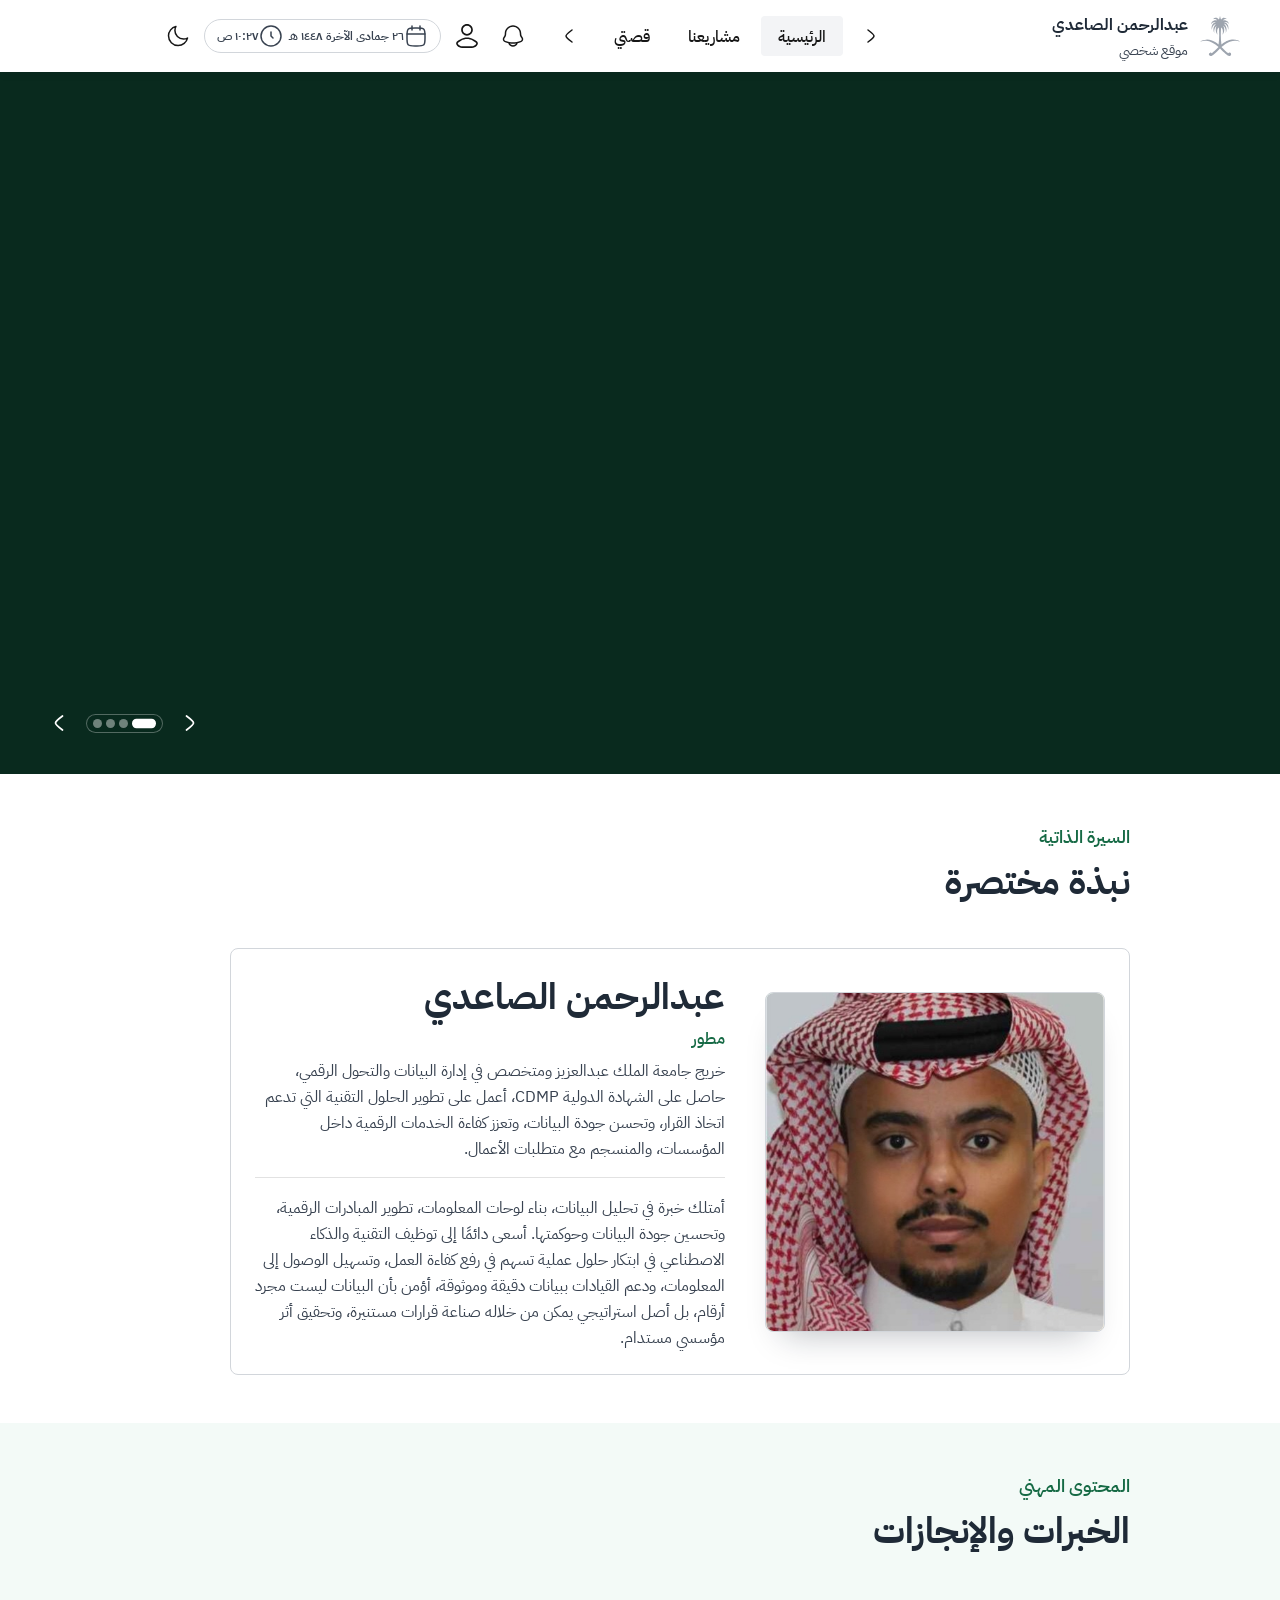
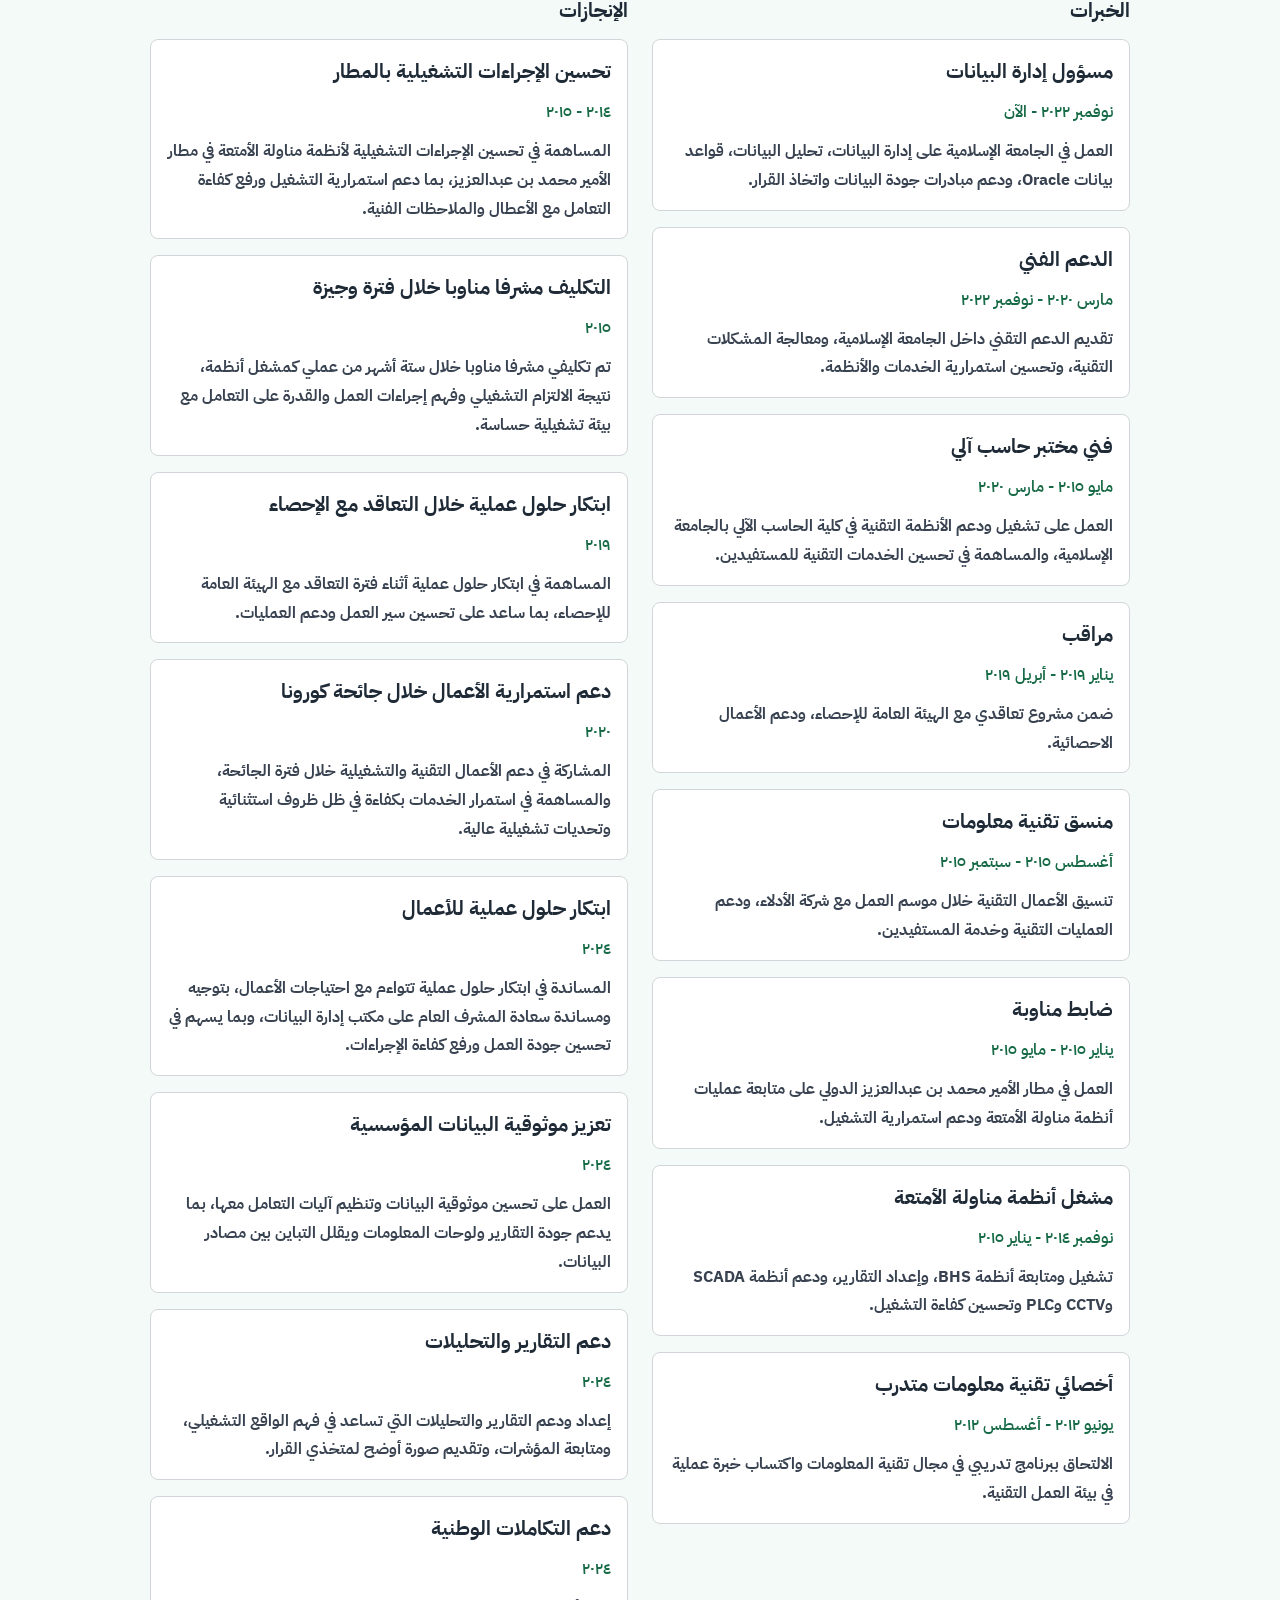
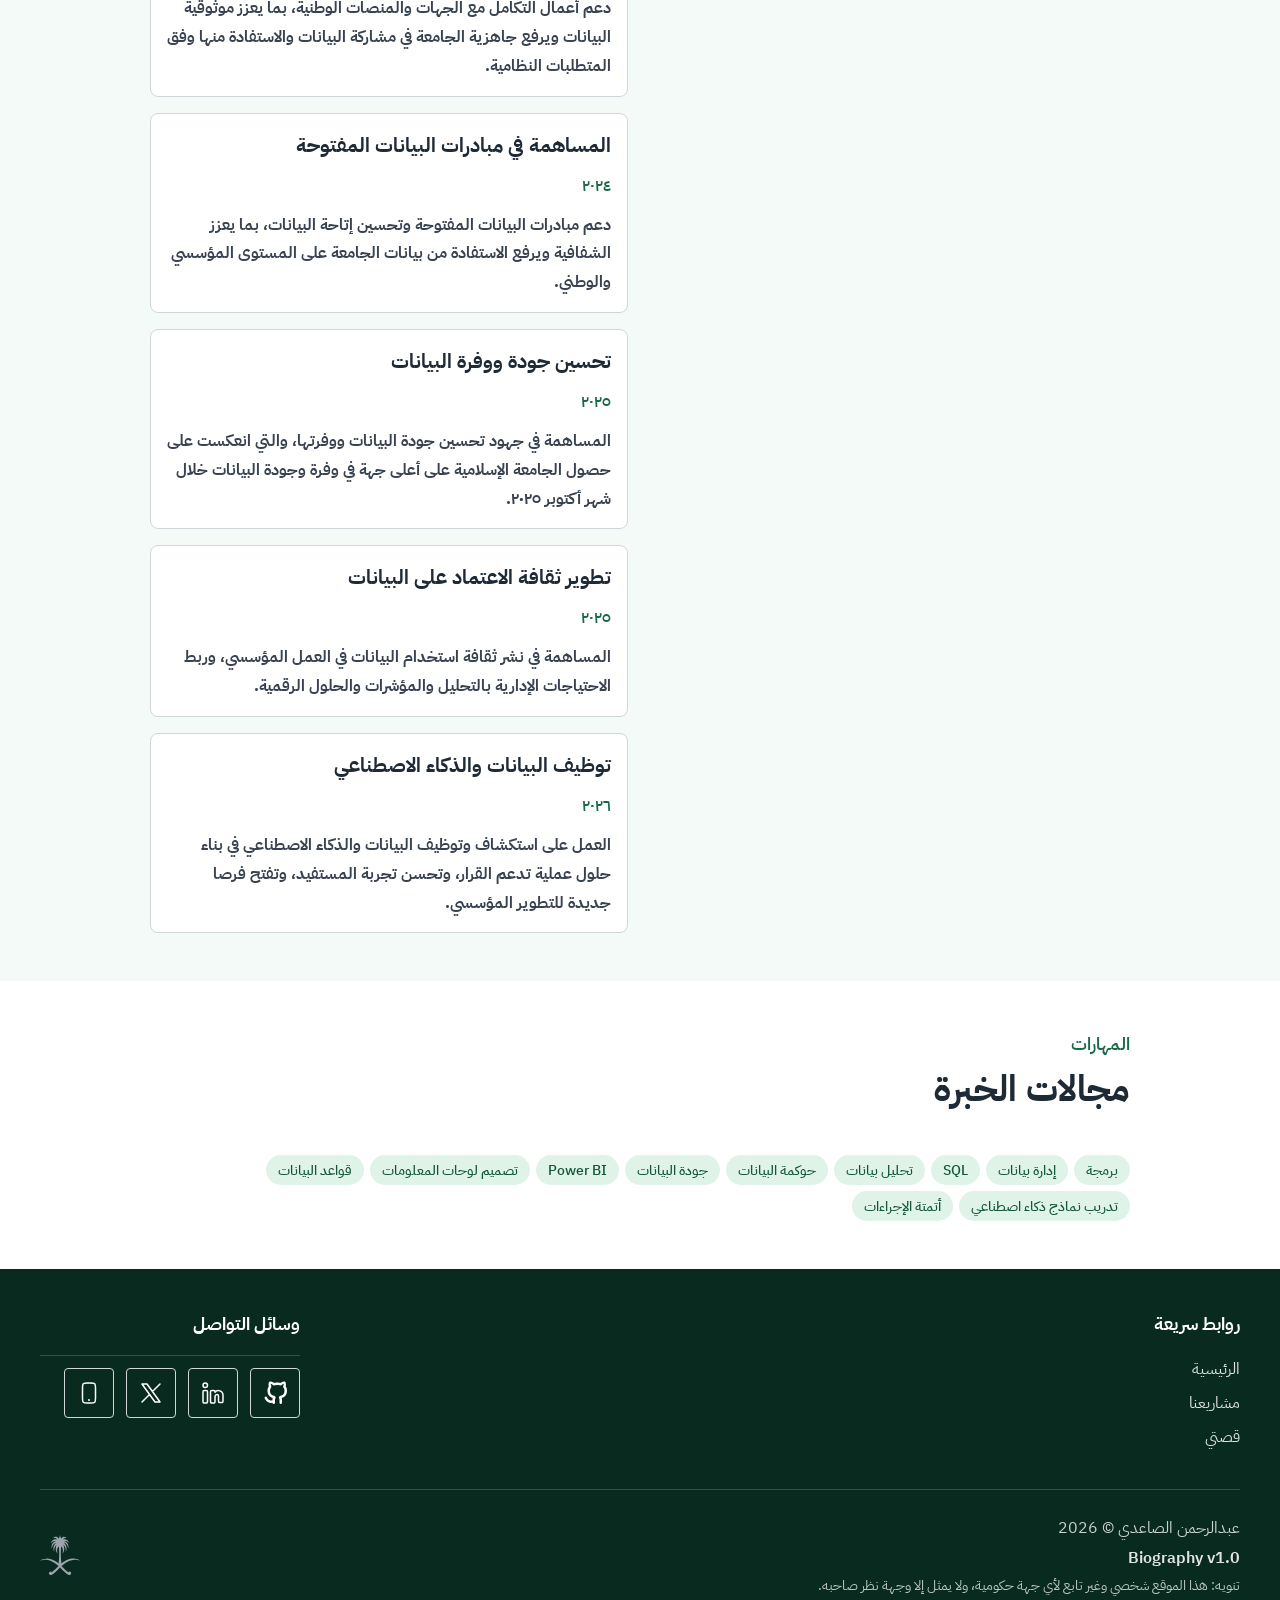
==== index.html @ d3c85daa "Update showcase with current Biography site" ====
<!doctype html>
<html lang="ar" dir="rtl">
<head>
  <meta charset="utf-8">
  <meta name="viewport" content="width=device-width, initial-scale=1">
  <meta name="description" content="موقع سيرة ذاتية عربي قابل للتحرير محليا.">
  <script>
    (function () {
      try {
        var savedData = JSON.parse(localStorage.getItem("websiteDemo:siteData") || "null");
        var savedTheme = savedData && savedData.settings && savedData.settings.theme;
        var quickTheme = savedTheme || localStorage.getItem("websiteDemo:theme");
        if (quickTheme === "dark" || quickTheme === "light") document.documentElement.dataset.theme = quickTheme;
      } catch (error) {}
    })();
  </script>
  <title>السيرة الذاتية</title>
  <!-- Reusable NDS frontend toolkit is vendored locally under assets/vendor/nds/. -->
  <link rel="icon" type="image/svg+xml" href="assets/images/site-mark.svg">
  <link rel="stylesheet" href="css/nds-icons-full.css">
  <link rel="stylesheet" href="css/nds-hgi-rounded-stroke.css">
  <link rel="stylesheet" href="css/nds-local-components.css">
  <link rel="stylesheet" href="css/custom.css">
</head>
<body data-page="home">
  <header class="site-header">
    <nav class="nds-main-nav nds-content-wrapper" id="ndsMainNav" aria-label="التنقل الرئيسي">
      <div class="site-container nds-nav-container">
        <a class="nds-brand nds-link" href="index.html" aria-label="الرئيسية">
          <img class="nds-brand-logo brand-logo" src="assets/vendor/nds/images/palm_swords.svg" width="40" height="40" loading="eager" fetchpriority="high" alt="">
          <span class="nds-brand-name">
            <span data-site-title>السيرة الذاتية</span>
            <span class="nds-brand-slogan">موقع شخصي</span>
          </span>
        </a>
        <ul class="nds-nav-minimal">
          <li class="nds-mainNav-toggler nds-nav-item">
            <button class="nds-nav-link nds-btn nds-subtle nds-indicator" type="button" data-nav-toggle aria-label="فتح التنقل" aria-expanded="false" aria-controls="ndsNavCollapse">
              <i class="nds-icon nds-hgi-menu-01" aria-hidden="true"></i>
            </button>
          </li>
        </ul>
        <div class="nds-collapse" id="ndsNavCollapse" data-nav-panel>
          <div class="nds-collapse-content">
            <ul class="nds-nav-primary" data-nav-list>
              <li class="nds-nav-item">
                <a class="nds-nav-link nds-btn nds-subtle nav-link" href="index.html">
                  <span class="nds-label">الرئيسية</span>
                </a>
              </li>
              <li class="nds-nav-item">
                <a class="nds-nav-link nds-btn nds-subtle nav-link" href="projects.html">
                  <span class="nds-label">المشاريع</span>
                </a>
              </li>
            </ul>
            <div class="nds-nav-item nds-show-more">
              <button class="nds-nav-link nds-btn nds-subtle nds-indicator nds-full" type="button" title="Show More" aria-label="Show More" data-nav-scroll="next">
                <i class="nds-icon nds-hgi-arrow-down-01" aria-hidden="true"></i>
              </button>
            </div>
            <ul class="header-actions nds-nav-actions" aria-label="أدوات الموقع">
              <li class="nds-nav-item nds-dropdown nds-icon-only notification-dropdown" data-notifications-root>
                <button class="nds-nav-link nds-btn nds-subtle nds-indicator notification-trigger" type="button" data-notifications-trigger aria-haspopup="true" aria-expanded="false" aria-label="الإشعارات" title="الإشعارات">
                  <i class="nds-icon nds-hgi-notification-02 nav-notification-icon" aria-hidden="true"></i>
                  <span class="nds-label">الإشعارات</span>
                </button>
                <div class="nds-dropdown-menu nds-fit" data-notifications-menu>
                  <div class="nds-dropdown-content">
                    <div class="nds-column">
                      <nav class="nds-drawer" style="--drawer-max-height: 40svh; min-width: 40vw; max-width: 100%;">
                        <ul class="nds-drawer-list"></ul>
                      </nav>
                    </div>
                  </div>
                </div>
              </li>
              <li class="nds-nav-item nds-dropdown nds-icon-only nds-PAB admin-persona-dropdown">
                <a class="nds-nav-link nds-btn nds-subtle nds-indicator nav-admin-link header-admin-link" href="admin.html" aria-haspopup="true" aria-expanded="false" aria-label="الإدارة" title="الإدارة">
                  <span class="nds-avatar nds-sm admin-trigger-avatar" aria-hidden="true">
                    <img data-admin-trigger-avatar alt="" hidden>
                    <i class="nds-icon nds-icon-avatar nav-admin-icon" data-admin-trigger-icon aria-hidden="true"></i>
                  </span>
                  <span class="nds-label" data-admin-trigger-label>الإدارة</span>
                </a>
                <div class="nds-dropdown-menu nds-fit">
                  <div class="nds-dropdown-content">
                    <div class="nds-column">
                      <div class="nds-persona nds-sm">
                        <div class="nds-persona-info">
                          <span class="nds-persona-name" data-admin-persona-name>السيرة الذاتية</span>
                          <span class="nds-persona-role nds-truncate" data-admin-persona-role>Administrator</span>
                          <span class="nds-persona-desc" data-admin-persona-desc>admin@example.com</span>
                        </div>
                        <hr class="nds-divider">
                        <div class="nds-persona-action">
                          <a href="admin.html" class="nds-btn nds-subtle nds-dropdown-item">
                            <i class="nds-icon nds-hgi-identity-card" aria-hidden="true"></i>
                            <span class="nds-label">لوحة الادارة</span>
                          </a>
                          <button type="button" class="nds-btn nds-subtle nds-destructive nds-dropdown-item" id="logoutBtn" data-admin-persona-logout>
                            <i class="nds-icon nds-hgi-door-01" aria-hidden="true"></i>
                            <span class="nds-label">تسجيل خروج</span>
                          </button>
                        </div>
                      </div>
                    </div>
                  </div>
                </div>
              </li>
              <li class="nds-nav-item header-date-item"><time class="site-datetime" data-date-time aria-live="polite"></time></li>
              <li class="nds-nav-item nds-icon-only">
                <button class="nds-nav-link nds-btn nds-subtle nds-indicator theme-toggle" type="button" data-theme-toggle aria-label="تبديل الوضع الليلي" title="تبديل الوضع الليلي">
                  <i class="nds-icon nds-hgi-moon-02" aria-hidden="true"></i>
                </button>
              </li>
            </ul>
          </div>
        </div>
      </div>
    </nav>
  </header>

  <main>
    <div data-home-view>
      <section class="nds-hero-section home-hero" data-home-hero aria-label="القسم الرئيسي">
        <div class="hero-slider" data-hero-slider>
          <div class="hero-slides" data-hero-slides></div>
          <div class="hero-content site-container" aria-hidden="true"></div>
          <div class="hero-controls site-container" data-hero-controls hidden>
            <button class="nds-btn nds-subtle nds-icon-only hero-control" type="button" data-hero-prev aria-label="الشريحة السابقة">
              <i class="nds-icon nds-hgi-arrow-right-01" aria-hidden="true"></i>
            </button>
            <div class="hero-dots" data-hero-dots aria-label="شرائح الهيرو"></div>
            <button class="nds-btn nds-subtle nds-icon-only hero-control" type="button" data-hero-next aria-label="الشريحة التالية">
              <i class="nds-icon nds-hgi-arrow-left-01" aria-hidden="true"></i>
            </button>
          </div>
        </div>
      </section>

      <section class="nds-content-section" data-home-empty>
        <div class="site-container">
          <div class="nds-card nds-stroke nds-empty-state premium-empty">
            <div class="nds-card-content">
              <div class="empty-icon" aria-hidden="true"></div>
              <h2 class="nds-card-title">لم تتم إضافة محتوى بعد</h2>
              <p class="nds-card-description">يمكنك إضافة المحتوى من لوحة الإدارة.</p>
              <a class="nds-btn nds-primary" href="admin.html"><span class="nds-label">فتح لوحة الإدارة</span></a>
            </div>
          </div>
        </div>
      </section>

      <div data-home-content hidden>
        <section class="nds-content-section biography-section">
          <div class="site-container compact-content-container nds-section-wrapper">
            <div class="nds-section-head">
              <p class="nds-section-subtitle">السيرة الذاتية</p>
              <h2 class="nds-section-title">نبذة مختصرة</h2>
            </div>
            <div class="nds-section-body">
              <div class="bio-card nds-card nds-stroke">
                <div class="nds-card-content bio-layout">
                  <div class="biography-media">
                    <div class="avatar-shell nds-avatar">
                      <img data-owner-avatar="" alt="" hidden>
                    </div>
                  </div>
                  <div class="bio-text">
                    <div class="bio-profile">
                      <h3 class="nds-card-title" data-owner-name=""></h3>
                      <p class="nds-card-meta-text" data-owner-title=""></p>
                      <p class="nds-card-description content-paragraph" data-owner-intro=""></p>
                    </div>
                    <p class="nds-card-description content-paragraph" data-owner-biography=""></p>
                  </div>
                </div>
              </div>
            </div>
          </div>
        </section>

        <section class="nds-content-section nds-brand professional-section">
          <div class="site-container compact-content-container nds-section-wrapper">
            <div class="nds-section-head">
              <p class="nds-section-subtitle">المحتوى المهني</p>
              <h2 class="nds-section-title">الخبرات والإنجازات</h2>
            </div>
            <div class="nds-section-body">
              <div class="content-grid">
                <div>
                  <h3 class="section-minor-title">الخبرات</h3>
                  <div class="stack" data-experience-list></div>
                </div>
                <div>
                  <h3 class="section-minor-title">الإنجازات</h3>
                  <div class="stack" data-achievements-list></div>
                </div>
              </div>
            </div>
          </div>
        </section>

        <section class="nds-content-section">
          <div class="site-container compact-content-container nds-section-wrapper">
            <div class="nds-section-head">
              <p class="nds-section-subtitle">المهارات</p>
              <h2 class="nds-section-title">مجالات الخبرة</h2>
            </div>
            <div class="nds-section-body">
              <div class="chip-list" data-skills-list></div>
            </div>
          </div>
        </section>
      </div>
    </div>

    <section class="nds-content-section" data-extra-page-view hidden>
      <div class="site-container page-content-container nds-section-wrapper">
        <div class="nds-section-head">
          <nav class="nds-breadcrumb-nav" aria-label="مسار الصفحة">
            <ol class="nds-breadcrumb">
              <li><a href="index.html" data-home-page-label>الرئيسية</a></li>
              <li aria-current="page" data-extra-page-title></li>
            </ol>
          </nav>
          <h1 class="nds-section-title" data-extra-page-title></h1>
        </div>
        <div class="nds-section-body page-content" data-extra-page-content></div>
      </div>
    </section>
  </main>

  <footer class="site-footer nds-footer nds-green" role="contentinfo" aria-label="تذييل الموقع">
    <div class="site-container nds-footer-shell">
      <nav class="nds-footer-content" aria-label="روابط التذييل">
        <div class="nds-footer-column">
          <h2 class="nds-footer-heading">روابط سريعة</h2>
          <ul class="nds-footer-list" data-footer-links></ul>
        </div>
        <div class="nds-footer-column nds-footer-icons">
          <h2 class="nds-footer-heading">وسائل التواصل</h2>
          <div class="nds-footer-icon-row" data-footer-social></div>
          <p class="nds-footer-empty" data-footer-social-empty>لم تتم إضافة وسائل تواصل بعد</p>
        </div>
      </nav>
      <hr class="nds-divider nds-lg">
      <div class="nds-footer-bottom">
        <div class="nds-footer-meta">
          <span><span data-site-title>السيرة الذاتية</span> &copy; <span data-current-year></span></span>
        </div>
        <div class="nds-footer-logos">
          <img class="nds-oncolor" src="assets/vendor/nds/images/palm_swords.svg" loading="lazy" width="40" height="40" alt="" aria-hidden="true">
        </div>
      </div>
    </div>
  </footer>

  <script src="js/default-data.js"></script>
  <script src="js/store.js"></script>
  <script src="assets/vendor/nds/components/js/nds-core.js"></script>
  <script src="assets/vendor/nds/components/js/nds-backdrop.js"></script>
  <script src="assets/vendor/nds/components/js/nds-mainnav.js"></script>
  <script src="assets/vendor/nds/components/js/nds-modal.js"></script>
  <script src="assets/vendor/nds/components/js/nds-feedback.js"></script>
  <script src="assets/vendor/nds/components/js/nds-forms.js"></script>
  <script src="assets/vendor/nds/components/js/nds-alert.js"></script>
  <script src="js/nds-local-components.js"></script>
  <script src="js/app.js"></script>
</body>
</html>
---- css/nds-icons-full.css ----
﻿

:root {
  --nds-icon-accessibility: url("data:image/svg+xml;utf8,%3Csvg xmlns='http://www.w3.org/2000/svg' viewBox='0 0 24 24' fill='none'%3E%3Cpath d='M17.9932 5.9375C18.5376 5.60345 19.2683 5.77851 19.5948 6.35156C19.9214 6.90876 19.7502 7.65675 19.1905 7.99121C18.0181 8.70733 16.6206 9.22425 15.1016 9.50781V14.79L16.6261 21.0166C16.7813 21.6533 16.4081 22.3056 15.7706 22.4648C15.6801 22.4957 15.5896 22.4961 15.4991 22.4961C14.9733 22.4928 14.5106 22.1286 14.3712 21.5898L13.0333 16.1279H11.7423L10.4044 21.5898C10.2487 22.2265 9.61133 22.624 8.98933 22.4648C8.36743 22.3056 7.97864 21.6533 8.13386 21.0166L9.65828 14.79V9.51172C8.13983 9.23136 6.73715 8.71695 5.56551 7.99121C5.02143 7.65674 4.8347 6.92465 5.16121 6.35156C5.48783 5.77835 6.20383 5.60312 6.76375 5.9375C8.25683 6.86091 10.2473 7.35449 12.378 7.35449C14.5088 7.35449 16.5157 6.84509 17.9932 5.9375ZM15.5059 22.4971H15.4903C15.4931 22.4971 15.4963 22.4961 15.4991 22.4961C15.5014 22.4961 15.5037 22.4971 15.5059 22.4971ZM12.3936 1C13.6821 1.00002 14.7266 2.0696 14.7266 3.38867C14.7265 4.70762 13.682 5.77635 12.3936 5.77637C11.1052 5.77637 10.0608 4.70763 10.0606 3.38867C10.0606 2.06959 11.1052 1 12.3936 1Z' fill='currentColor'/%3E%3C/svg%3E");
  --nds-icon-alert-circle: url("data:image/svg+xml;utf8,%3Csvg xmlns='http://www.w3.org/2000/svg' width='24' height='24' viewBox='0 0 24 24' fill='none'%3E%3Ccircle cx='12' cy='12' r='10' stroke='currentColor' stroke-linecap='round' stroke-linejoin='round' stroke-width='1.5'/%3E%3Cpath d='M12 8V12' stroke='currentColor' stroke-linecap='round' stroke-linejoin='round' stroke-width='1.5'/%3E%3Cpath d='M12.125 15.75H12M12.25 15.75C12.25 15.8881 12.1381 16 12 16C11.8619 16 11.75 15.8881 11.75 15.75C11.75 15.6119 11.8619 15.5 12 15.5C12.1381 15.5 12.25 15.6119 12.25 15.75Z' stroke='currentColor' stroke-linecap='round' stroke-linejoin='round' stroke-width='1.5'/%3E%3C/svg%3E");
  --nds-icon-apple: url("data:image/svg+xml;utf8,%3Csvg xmlns='http://www.w3.org/2000/svg' viewBox='0 0 24 24' fill='none'%3E%3Cpath d='M16.4707 6.07715C17.6779 6.07715 19.3591 6.6408 20.4873 8.33301C19.0206 9.22429 18.0498 10.4433 18.0498 12.2822C18.0499 14.3919 19.2241 16.1967 21.0518 16.9639C19.8785 20.3483 17.9939 22.9997 16.4258 23C15.6701 23 14.9818 22.7068 14.3389 22.4248C13.741 22.1653 13.1652 21.917 12.5898 21.917C12.0145 21.917 11.4388 22.1653 10.8408 22.4248C10.1978 22.7068 9.50968 23 8.75391 23C6.49753 23 3.0001 17.5283 3 12.2822C3 7.76955 6.40684 6.07726 8.5166 6.07715C9.70122 6.07715 10.4239 6.3704 11.0557 6.62988C11.5632 6.84417 12.0146 7.02441 12.5898 7.02441C13.1651 7.02439 13.4358 6.83292 13.9434 6.62988C14.5752 6.3704 15.2635 6.07715 16.4707 6.07715ZM15.9746 1C15.9746 3.25641 14.2818 5.5127 12.0254 5.5127C12.0255 3.25633 13.7182 1 15.9746 1Z' fill='currentColor'/%3E%3C/svg%3E");
  --nds-icon-arrow-left-01: url("data:image/svg+xml;utf8,%3Csvg xmlns='http://www.w3.org/2000/svg' width='24' height='24' viewBox='0 0 24 24' fill='none'%3E%3Cpath d='M15 6C15 6 9.00001 10.4189 9 12C8.99999 13.5812 15 18 15 18' stroke='currentColor' stroke-linecap='round' stroke-linejoin='round' stroke-width='1.5'/%3E%3C/svg%3E");
  --nds-icon-arrow-left-02: url("data:image/svg+xml;utf8,%3Csvg xmlns='http://www.w3.org/2000/svg' width='24' height='24' viewBox='0 0 24 24' fill='none'%3E%3Cpath d='M5.5 12.002H19' stroke='currentColor' stroke-linecap='round' stroke-linejoin='round' stroke-width='1.5'/%3E%3Cpath d='M10.9999 18.002C10.9999 18.002 4.99998 13.583 4.99997 12.0019C4.99996 10.4208 11 6.00195 11 6.00195' stroke='currentColor' stroke-linecap='round' stroke-linejoin='round' stroke-width='1.5'/%3E%3C/svg%3E");
  --nds-icon-avatar: url("data:image/svg+xml;utf8,%3Csvg xmlns='http://www.w3.org/2000/svg' viewBox='0 0 19.5004 21.5' fill='none'%3E%3Cpath fill-rule='evenodd' clip-rule='evenodd' d='M6 5.25C6 3.17893 7.67893 1.5 9.75 1.5C11.8211 1.5 13.5 3.17893 13.5 5.25C13.5 7.32107 11.8211 9 9.75 9C7.67893 9 6 7.32107 6 5.25ZM9.75 0C6.8505 0 4.5 2.3505 4.5 5.25C4.5 8.14949 6.8505 10.5 9.75 10.5C12.6495 10.5 15 8.14949 15 5.25C15 2.3505 12.6495 0 9.75 0ZM4.71146 14.876C7.79264 13.0413 11.7077 13.0413 14.7889 14.876C14.9568 14.976 15.1407 15.0803 15.3334 15.1897L15.3335 15.1897C16.0461 15.594 16.8781 16.066 17.4582 16.6338C17.8183 16.9863 17.9718 17.2771 17.9964 17.5017C18.0159 17.6801 17.9708 17.9742 17.5202 18.4035C16.4843 19.3904 15.4318 20 14.1593 20H5.34104C4.0686 20 3.01602 19.3904 1.98017 18.4035C1.52954 17.9742 1.48445 17.6801 1.50395 17.5017C1.52851 17.2771 1.68202 16.9863 2.04214 16.6338C2.62223 16.066 3.45426 15.594 4.16686 15.1897L4.167 15.1896C4.35966 15.0803 4.5436 14.976 4.71146 14.876ZM15.9788 13.8292C15.8162 13.7374 15.6726 13.6564 15.5563 13.5872C12.0023 11.4709 7.49809 11.4709 3.94404 13.5872C3.82773 13.6564 3.68405 13.7375 3.52139 13.8293C2.80857 14.2314 1.73106 14.8393 0.992896 15.5618C0.531228 16.0137 0.092574 16.6092 0.0128283 17.3388C-0.0719782 18.1146 0.266485 18.8427 0.945503 19.4896C2.11695 20.6056 3.52274 21.5 5.34104 21.5H14.1593C15.9776 21.5 17.3834 20.6056 18.5548 19.4896C19.2339 18.8427 19.5723 18.1146 19.4875 17.3388C19.4078 16.6092 18.9691 16.0137 18.5075 15.5618C17.7693 14.8393 16.6918 14.2314 15.979 13.8293L15.9788 13.8292Z' fill='currentColor'/%3E%3C/svg%3E");
  --nds-icon-award-05: url("data:image/svg+xml;utf8,%3Csvg xmlns='http://www.w3.org/2000/svg' width='24' height='24' viewBox='0 0 24 24' fill='none'%3E%3Cpath d='M4.5 9.5C4.5 13.6421 7.85786 17 12 17C16.1421 17 19.5 13.6421 19.5 9.5C19.5 5.35786 16.1421 2 12 2C7.85786 2 4.5 5.35786 4.5 9.5Z' stroke='currentColor' stroke-linecap='round' stroke-linejoin='round' stroke-width='1.5'/%3E%3Cpath d='M9 10.1667C9 10.1667 9.75 10.1667 10.5 11.5C10.5 11.5 12.8824 8.16667 15 7.5' stroke='currentColor' stroke-linecap='round' stroke-linejoin='round' stroke-width='1.5'/%3E%3Cpath d='M16.8825 15L17.5527 18.2099C17.9833 20.2723 18.1986 21.3035 17.7563 21.7923C17.3141 22.281 16.546 21.8606 15.0099 21.0198L12.7364 19.7753C12.3734 19.5766 12.1919 19.4773 12 19.4773C11.8081 19.4773 11.6266 19.5766 11.2636 19.7753L8.99008 21.0198C7.45397 21.8606 6.68592 22.281 6.24365 21.7923C5.80139 21.3035 6.01669 20.2723 6.44731 18.2099L7.11752 15' stroke='currentColor' stroke-linejoin='round' stroke-width='1.5'/%3E%3C/svg%3E");
  --nds-icon-calendar-03: url("data:image/svg+xml;utf8,%3Csvg xmlns='http://www.w3.org/2000/svg' width='24' height='24' viewBox='0 0 24 24' fill='none'%3E%3Cpath d='M16 2V6M8 2V6' stroke='currentColor' stroke-linecap='round' stroke-linejoin='round' stroke-width='1.5'/%3E%3Cpath d='M13 4H11C7.22876 4 5.34315 4 4.17157 5.17157C3 6.34315 3 8.22876 3 12V14C3 17.7712 3 19.6569 4.17157 20.8284C5.34315 22 7.22876 22 11 22H13C16.7712 22 18.6569 22 19.8284 20.8284C21 19.6569 21 17.7712 21 14V12C21 8.22876 21 6.34315 19.8284 5.17157C18.6569 4 16.7712 4 13 4Z' stroke='currentColor' stroke-linecap='round' stroke-linejoin='round' stroke-width='1.5'/%3E%3Cpath d='M3 10H21' stroke='currentColor' stroke-linecap='round' stroke-linejoin='round' stroke-width='1.5'/%3E%3Cpath d='M12.1258 14H12.0008M12.1258 18H12.0008M7.625 14H7.5M7.625 18H7.5M16.625 14H16.5M12.2508 14C12.2508 14.1381 12.1389 14.25 12.0008 14.25C11.8628 14.25 11.7508 14.1381 11.7508 14C11.7508 13.8619 11.8628 13.75 12.0008 13.75C12.1389 13.75 12.2508 13.8619 12.2508 14ZM12.2508 18C12.2508 18.1381 12.1389 18.25 12.0008 18.25C11.8628 18.25 11.7508 18.1381 11.7508 18C11.7508 17.8619 11.8628 17.75 12.0008 17.75C12.1389 17.75 12.2508 17.8619 12.2508 18ZM7.75 14C7.75 14.1381 7.63807 14.25 7.5 14.25C7.36193 14.25 7.25 14.1381 7.25 14C7.25 13.8619 7.36193 13.75 7.5 13.75C7.63807 13.75 7.75 13.8619 7.75 14ZM7.75 18C7.75 18.1381 7.63807 18.25 7.5 18.25C7.36193 18.25 7.25 18.1381 7.25 18C7.25 17.8619 7.36193 17.75 7.5 17.75C7.63807 17.75 7.75 17.8619 7.75 18ZM16.75 14C16.75 14.1381 16.6381 14.25 16.5 14.25C16.3619 14.25 16.25 14.1381 16.25 14C16.25 13.8619 16.3619 13.75 16.5 13.75C16.6381 13.75 16.75 13.8619 16.75 14Z' stroke='currentColor' stroke-linecap='round' stroke-linejoin='round' stroke-width='1.5'/%3E%3C/svg%3E");
  --nds-icon-cancel-01: url("data:image/svg+xml;utf8,%3Csvg xmlns='http://www.w3.org/2000/svg' width='24' height='24' viewBox='0 0 24 24' fill='none'%3E%3Cpath d='M18 6L6.00081 17.9992M17.9992 18L6 6.00085' stroke='currentColor' stroke-linecap='round' stroke-linejoin='round' stroke-width='1.5'/%3E%3C/svg%3E");
  --nds-icon-cancel-circle: url("data:image/svg+xml;utf8,%3Csvg xmlns='http://www.w3.org/2000/svg' width='24' height='24' viewBox='0 0 24 24' fill='none'%3E%3Cpath d='M22 12C22 6.47715 17.5228 2 12 2C6.47715 2 2 6.47715 2 12C2 17.5228 6.47715 22 12 22C17.5228 22 22 17.5228 22 12Z' stroke='currentColor' stroke-linecap='round' stroke-linejoin='round' stroke-width='1.5'/%3E%3Cpath d='M14.9994 15L9 9M9.00064 15L15 9' stroke='currentColor' stroke-linecap='round' stroke-linejoin='round' stroke-width='1.5'/%3E%3C/svg%3E");
  --nds-icon-checkmark: url("data:image/svg+xml;utf8,%3Csvg xmlns='http://www.w3.org/2000/svg' viewBox='0 0 24 24' fill='none'%3E%3Cpath fill-rule='evenodd' clip-rule='evenodd' d='M19.6905 5.77665C20.09 6.15799 20.1047 6.79098 19.7234 7.19048L9.22336 18.1905C9.03745 18.3852 8.78086 18.4968 8.51163 18.4999C8.2424 18.5031 7.98328 18.3975 7.79289 18.2071L4.29289 14.7071C3.90237 14.3166 3.90237 13.6834 4.29289 13.2929C4.68342 12.9024 5.31658 12.9024 5.70711 13.2929L8.48336 16.0692L18.2766 5.80953C18.658 5.41003 19.291 5.39531 19.6905 5.77665Z' fill='currentColor'/%3E%3C/svg%3E");
  --nds-icon-checkmark-circle-01: url("data:image/svg+xml;utf8,%3Csvg xmlns='http://www.w3.org/2000/svg' width='24' height='24' viewBox='0 0 24 24' fill='none'%3E%3Cpath d='M22 12C22 6.47715 17.5228 2 12 2C6.47715 2 2 6.47715 2 12C2 17.5228 6.47715 22 12 22C17.5228 22 22 17.5228 22 12Z' stroke='currentColor' stroke-width='1.5'/%3E%3Cpath d='M8 12.75C8 12.75 9.6 13.6625 10.4 15C10.4 15 12.8 9.75 16 8' stroke='currentColor' stroke-linecap='round' stroke-linejoin='round' stroke-width='1.5'/%3E%3C/svg%3E");
  --nds-icon-checkmark-circle-02: url("data:image/svg+xml;utf8,%3Csvg xmlns='http://www.w3.org/2000/svg' width='24' height='24' viewBox='0 0 24 24' fill='none'%3E%3Cpath d='M22 12C22 6.47715 17.5228 2 12 2C6.47715 2 2 6.47715 2 12C2 17.5228 6.47715 22 12 22C17.5228 22 22 17.5228 22 12Z' stroke='currentColor' stroke-width='1.5'/%3E%3Cpath d='M8 12.5L10.5 15L16 9' stroke='currentColor' stroke-linecap='round' stroke-linejoin='round' stroke-width='1.5'/%3E%3C/svg%3E");
  --nds-icon-clock-01: url("data:image/svg+xml;utf8,%3Csvg xmlns='http://www.w3.org/2000/svg' width='24' height='24' viewBox='0 0 24 24' fill='none'%3E%3Ccircle cx='12' cy='12' r='10' stroke='currentColor' stroke-width='1.5'/%3E%3Cpath d='M12 8V12L14 14' stroke='currentColor' stroke-linecap='round' stroke-linejoin='round' stroke-width='1.5'/%3E%3C/svg%3E");
  --nds-icon-cloud: url("data:image/svg+xml;utf8,%3Csvg xmlns='http://www.w3.org/2000/svg' width='24' height='24' viewBox='0 0 24 24' fill='none'%3E%3Cpath d='M17.4776 10.0001C17.485 10 17.4925 10 17.5 10C19.9853 10 22 12.0147 22 14.5C22 16.9853 19.9853 19 17.5 19H7C4.23858 19 2 16.7614 2 14C2 11.4003 3.98398 9.26407 6.52042 9.0227M17.4776 10.0001C17.4924 9.83536 17.5 9.66856 17.5 9.5C17.5 6.46243 15.0376 4 12 4C9.12324 4 6.76233 6.20862 6.52042 9.0227M17.4776 10.0001C17.3753 11.1345 16.9286 12.1696 16.2428 13M6.52042 9.0227C6.67826 9.00768 6.83823 9 7 9C8.12582 9 9.16474 9.37209 10.0005 10' stroke='currentColor' stroke-linecap='round' stroke-linejoin='round' stroke-width='1.5'/%3E%3C/svg%3E");
  --nds-icon-cloud-angled-rain: url("data:image/svg+xml;utf8,%3Csvg xmlns='http://www.w3.org/2000/svg' width='24' height='24' viewBox='0 0 24 24' fill='none'%3E%3Cpath d='M12.5 15L11.5 17M17 15L16 17M13.5 19L12.5 21M8 15L7 17M9 19L8 21' stroke='currentColor' stroke-linecap='round' stroke-linejoin='round' stroke-width='1.5'/%3E%3Cpath d='M17.4776 8.89801L17.5 8.89795C19.9853 8.89795 22 10.8784 22 13.3214C22 14.8551 21.206 16.2065 20 17M17.4776 8.89801C17.4924 8.73611 17.5 8.57216 17.5 8.40646C17.5 5.42055 15.0376 3 12 3C9.12324 3 6.76233 5.17106 6.52042 7.93728M17.4776 8.89801C17.3753 10.0132 16.9286 11.0307 16.2428 11.8469M6.52042 7.93728C3.98398 8.17454 2 10.2745 2 12.8299C2 14.4378 2.78565 15.8652 4 16.7619M6.52042 7.93728C6.67826 7.92251 6.83823 7.91496 7 7.91496C8.12582 7.91496 9.16474 8.28072 10.0005 8.89795' stroke='currentColor' stroke-linecap='round' stroke-linejoin='round' stroke-width='1.5'/%3E%3C/svg%3E");
  --nds-icon-cloud-angled-rain-zap: url("data:image/svg+xml;utf8,%3Csvg xmlns='http://www.w3.org/2000/svg' width='24' height='24' viewBox='0 0 24 24' fill='none'%3E%3Cpath d='M17.4776 8.69731C17.485 8.69727 17.4925 8.69726 17.5 8.69726C19.9853 8.69726 22 10.6103 22 12.9702C22 14.8307 20.7478 16.4134 19 17M17.4776 8.69731C17.4924 8.54092 17.5 8.38254 17.5 8.22248C17.5 5.33819 15.0376 3 12 3C9.12324 3 6.76233 5.09718 6.52042 7.76927M17.4776 8.69731C17.3753 9.77451 16.9286 10.7574 16.2428 11.5459M6.52042 7.76927C3.98398 7.99846 2 10.0269 2 12.4954C2 14.0487 2.78555 15.4278 4 16.2939M6.52042 7.76927C6.67826 7.75501 6.83823 7.74771 7 7.74771C8.12582 7.74771 9.16474 8.10103 10.0005 8.69726' stroke='currentColor' stroke-linecap='round' stroke-linejoin='round' stroke-width='1.5'/%3E%3Cpath d='M9.0784 13.5L7.30434 16.1838C7.06684 16.5431 6.94808 16.7227 7.02165 16.8614C7.09522 17 7.30931 17 7.73747 17H9.26253C9.69069 17 9.90478 17 9.97835 17.1386C10.0519 17.2773 9.93316 17.4569 9.69566 17.8162L7.9216 20.5' stroke='currentColor' stroke-linecap='round' stroke-linejoin='round' stroke-width='1.5'/%3E%3Cpath d='M16 18.5L15 20.5' stroke='currentColor' stroke-linecap='round' stroke-linejoin='round' stroke-width='1.5'/%3E%3Cpath d='M13 18.5L12 20.5' stroke='currentColor' stroke-linecap='round' stroke-linejoin='round' stroke-width='1.5'/%3E%3C/svg%3E");
  --nds-icon-cloud-snow: url("data:image/svg+xml;utf8,%3Csvg xmlns='http://www.w3.org/2000/svg' width='24' height='24' viewBox='0 0 24 24' fill='none'%3E%3Cpath d='M17.4776 8.7803L17.5 8.78025C19.9853 8.78025 22 10.7212 22 13.1154C22 14.8176 20.9817 16.2906 19.5 17M17.4776 8.7803C17.4924 8.62164 17.5 8.46095 17.5 8.29856C17.5 5.37225 15.0376 3 12 3C9.12324 3 6.76233 5.12773 6.52042 7.83875M17.4776 8.7803C17.3753 9.8732 16.9286 10.8704 16.2428 11.6704M6.52042 7.83875C3.98398 8.07128 2 10.1293 2 12.6338C2 14.566 3.18102 16.2326 4.88559 17M6.52042 7.83875C6.67826 7.82428 6.83823 7.81688 7 7.81688C8.12582 7.81688 9.16474 8.17534 10.0005 8.78025' stroke='currentColor' stroke-linecap='round' stroke-linejoin='round' stroke-width='1.5'/%3E%3Cpath d='M8.125 14.75H8M12.125 16.75H12M16.125 14.75H16M16.125 18.75H16M12.125 20.75H12M8.125 18.75H8M8.25 14.75C8.25 14.8881 8.13807 15 8 15C7.86193 15 7.75 14.8881 7.75 14.75C7.75 14.6119 7.86193 14.5 8 14.5C8.13807 14.5 8.25 14.6119 8.25 14.75ZM12.25 16.75C12.25 16.8881 12.1381 17 12 17C11.8619 17 11.75 16.8881 11.75 16.75C11.75 16.6119 11.8619 16.5 12 16.5C12.1381 16.5 12.25 16.6119 12.25 16.75ZM16.25 14.75C16.25 14.8881 16.1381 15 16 15C15.8619 15 15.75 14.8881 15.75 14.75C15.75 14.6119 15.8619 14.5 16 14.5C16.1381 14.5 16.25 14.6119 16.25 14.75ZM16.25 18.75C16.25 18.8881 16.1381 19 16 19C15.8619 19 15.75 18.8881 15.75 18.75C15.75 18.6119 15.8619 18.5 16 18.5C16.1381 18.5 16.25 18.6119 16.25 18.75ZM12.25 20.75C12.25 20.8881 12.1381 21 12 21C11.8619 21 11.75 20.8881 11.75 20.75C11.75 20.6119 11.8619 20.5 12 20.5C12.1381 20.5 12.25 20.6119 12.25 20.75ZM8.25 18.75C8.25 18.8881 8.13807 19 8 19C7.86193 19 7.75 18.8881 7.75 18.75C7.75 18.6119 7.86193 18.5 8 18.5C8.13807 18.5 8.25 18.6119 8.25 18.75Z' stroke='currentColor' stroke-linecap='round' stroke-linejoin='round' stroke-width='1.5'/%3E%3C/svg%3E");
  --nds-icon-cookie: url("data:image/svg+xml;utf8,%3Csvg xmlns='http://www.w3.org/2000/svg' viewBox='0 0 24 24' fill='none'%3E%3Cpath fill-rule='evenodd' clip-rule='evenodd' d='M13.1061 2.80026C7.79762 2.23546 2.75 6.48767 2.75 11.9947C2.75 17.1025 6.91358 21.2499 12.0579 21.2499C16.6082 21.2499 20.3932 18.0038 21.2047 13.719C21.2489 13.4857 21.2531 13.3525 21.2486 13.2837L21.2388 13.2802L21.2245 13.2754C21.1711 13.2579 21.0985 13.2396 20.997 13.2195C20.8699 13.1943 20.7485 13.1752 20.604 13.1523C20.4843 13.1334 20.3486 13.1119 20.1807 13.0825C19.0369 12.8822 17.9337 12.0989 17.5197 10.8187C17.4925 10.7347 17.4713 10.6735 17.4545 10.6284C17.3963 10.6237 17.3172 10.6195 17.204 10.6148C16.2248 10.5741 15.3707 10.0406 14.8531 9.33127C14.3428 8.63187 14.0994 7.66665 14.504 6.75202C13.5685 5.99405 13.2043 4.69555 13.3539 3.53046L13.3635 3.45603V3.45602C13.3947 3.21356 13.4161 3.04756 13.4227 2.91087C13.4238 2.88875 13.4243 2.86951 13.4244 2.8529C13.3606 2.83618 13.2599 2.81662 13.1061 2.80026ZM1.25 11.9947C1.25 5.55138 7.11552 0.654417 13.2648 1.30868C13.8307 1.36889 14.521 1.52043 14.8066 2.19149C14.9258 2.47179 14.9317 2.76106 14.9209 2.98352C14.9112 3.18434 14.8814 3.41432 14.8524 3.63856L14.8417 3.72146C14.7392 4.51969 15.0212 5.25467 15.4683 5.60241C15.5662 5.67864 15.6837 5.77168 15.7806 5.87282C15.8843 5.98096 16.0146 6.14848 16.0691 6.38699C16.1232 6.62344 16.0797 6.82918 16.0367 6.96739C15.9961 7.09779 15.9346 7.23203 15.8832 7.34232C15.7363 7.65807 15.7848 8.06336 16.0648 8.44711C16.3455 8.83178 16.7964 9.09658 17.2663 9.11612C17.4339 9.12309 17.6136 9.1312 17.7723 9.15585C17.9389 9.18173 18.1468 9.23424 18.3448 9.37186C18.548 9.51302 18.6715 9.69512 18.7548 9.8601C18.8324 10.0139 18.8929 10.1901 18.9469 10.3572C19.1659 11.0344 19.7623 11.4864 20.4395 11.605C20.5486 11.6241 20.6696 11.6435 20.7904 11.6629C20.9695 11.6917 21.1483 11.7204 21.2881 11.748C21.5353 11.7969 21.8434 11.8724 22.1101 12.0443C22.4204 12.2444 22.6273 12.5416 22.7091 12.9207C22.7812 13.2552 22.7496 13.6231 22.6785 13.9981C21.7343 18.9834 17.3368 22.7499 12.0579 22.7499C6.09259 22.7499 1.25 17.9383 1.25 11.9947ZM12.0078 11.9999C12.0078 12.5522 11.5601 12.9999 11.0078 12.9999H10.9988C10.4465 12.9999 9.99883 12.5522 9.99883 11.9999C9.99883 11.4476 10.4465 10.9999 10.9988 10.9999H11.0078C11.5601 10.9999 12.0078 11.4476 12.0078 11.9999ZM6.00781 10.9999C6.5601 10.9999 7.00781 10.5522 7.00781 9.99988C7.00781 9.44759 6.5601 8.99988 6.00781 8.99988H5.99883C5.44655 8.99988 4.99883 9.44759 4.99883 9.99988C4.99883 10.5522 5.44655 10.9999 5.99883 10.9999H6.00781ZM13.0078 17.9999C13.0078 18.5522 12.5601 18.9999 12.0078 18.9999H11.9988C11.4465 18.9999 10.9988 18.5522 10.9988 17.9999C10.9988 17.4476 11.4465 16.9999 11.9988 16.9999H12.0078C12.5601 16.9999 13.0078 17.4476 13.0078 17.9999ZM10.5303 6.53021C10.8232 6.23731 10.8232 5.76244 10.5303 5.46955C10.2374 5.17665 9.76256 5.17665 9.46967 5.46955L8.46967 6.46955C8.17678 6.76244 8.17678 7.23731 8.46967 7.53021C8.76256 7.8231 9.23744 7.8231 9.53033 7.53021L10.5303 6.53021ZM17.5303 13.4695C17.8232 13.7624 17.8232 14.2373 17.5303 14.5302L16.5303 15.5302C16.2374 15.8231 15.7626 15.8231 15.4697 15.5302C15.1768 15.2373 15.1768 14.7624 15.4697 14.4695L16.4697 13.4695C16.7626 13.1767 17.2374 13.1767 17.5303 13.4695ZM6.46967 15.5302C6.17678 15.2373 6.17678 14.7624 6.46967 14.4695C6.76256 14.1767 7.23744 14.1767 7.53033 14.4695L8.53033 15.4695C8.82322 15.7624 8.82322 16.2373 8.53033 16.5302C8.23744 16.8231 7.76256 16.8231 7.46967 16.5302L6.46967 15.5302Z' fill='currentColor'/%3E%3C/svg%3E");
  --nds-icon-copy-01: url("data:image/svg+xml;utf8,%3Csvg xmlns='http://www.w3.org/2000/svg' viewBox='0 0 24 24' fill='none'%3E%3Cpath fill-rule='evenodd' clip-rule='evenodd' d='M9.54891 1.25H9.45109C7.84883 1.24999 6.57947 1.24998 5.57525 1.36868C4.54428 1.49054 3.69558 1.74638 2.98663 2.3282C2.74612 2.52558 2.52558 2.74612 2.3282 2.98663C1.74638 3.69558 1.49055 4.54428 1.36868 5.57525C1.24998 6.57947 1.24999 7.84883 1.25 9.45109V9.54891C1.24999 11.1512 1.24998 12.4205 1.36868 13.4247C1.49054 14.4557 1.74638 15.3044 2.3282 16.0134C2.52558 16.2539 2.74612 16.4744 2.98663 16.6718C3.6585 17.2232 4.45589 17.4818 5.41544 17.6111C6.1943 17.7161 7.13184 17.7415 8.26071 17.7479C8.27373 18.3699 8.30259 18.9162 8.36652 19.3918C8.48754 20.2919 8.74643 21.0497 9.34835 21.6516C9.95027 22.2536 10.7081 22.5125 11.6082 22.6335C12.4752 22.75 13.5775 22.75 14.9451 22.75H16.0549C17.4225 22.75 18.5248 22.75 19.3918 22.6335C20.2919 22.5125 21.0497 22.2536 21.6517 21.6516C22.2536 21.0497 22.5125 20.2919 22.6335 19.3918C22.75 18.5248 22.75 17.4225 22.75 16.0549V14.9451C22.75 13.5775 22.75 12.4752 22.6335 11.6083C22.5125 10.7081 22.2536 9.95027 21.6517 9.34835C21.0497 8.74643 20.2919 8.48754 19.3918 8.36652C18.9162 8.30259 18.3699 8.27373 17.7479 8.26071C17.7415 7.13184 17.7161 6.1943 17.6111 5.41544C17.4818 4.45589 17.2232 3.6585 16.6718 2.98663C16.4744 2.74612 16.2539 2.52558 16.0134 2.3282C15.3044 1.74638 14.4557 1.49055 13.4248 1.36868C12.4205 1.24998 11.1512 1.24999 9.54891 1.25ZM16.2477 8.25001C16.2411 7.13983 16.2161 6.29484 16.1246 5.61576C16.0157 4.80799 15.8216 4.31514 15.5123 3.93822C15.3772 3.77366 15.2263 3.62277 15.0618 3.48772C14.6644 3.16158 14.138 2.96344 13.2487 2.85831C12.3428 2.75123 11.1621 2.75 9.5 2.75C7.83789 2.75 6.65724 2.75123 5.75133 2.85831C4.86197 2.96343 4.33563 3.16158 3.93822 3.48772C3.77366 3.62277 3.62277 3.77366 3.48772 3.93822C3.16158 4.33563 2.96344 4.86197 2.85831 5.75133C2.75123 6.65724 2.75 7.83789 2.75 9.5C2.75 11.1621 2.75123 12.3428 2.85831 13.2487C2.96343 14.138 3.16158 14.6644 3.48772 15.0618C3.62277 15.2263 3.77366 15.3772 3.93822 15.5123C4.31513 15.8216 4.80799 16.0157 5.61576 16.1246C6.29484 16.2161 7.13983 16.2411 8.25001 16.2477C8.25 16.184 8.25 16.1197 8.25 16.0549V14.9451C8.24998 13.5775 8.24996 12.4752 8.36652 11.6082C8.48754 10.7081 8.74643 9.95027 9.34835 9.34835C9.95027 8.74643 10.7081 8.48754 11.6083 8.36652C12.4752 8.24996 13.5775 8.24998 14.9451 8.25H16.0549C16.1197 8.25 16.184 8.25 16.2477 8.25001ZM10.409 10.409C10.6858 10.1322 11.0743 9.9518 11.8081 9.85315C12.5635 9.75159 13.5646 9.75 15 9.75H16C17.4354 9.75 18.4365 9.75159 19.1919 9.85315C19.9257 9.9518 20.3142 10.1322 20.591 10.409C20.8678 10.6858 21.0482 11.0743 21.1469 11.8081C21.2484 12.5635 21.25 13.5646 21.25 15V16C21.25 17.4354 21.2484 18.4365 21.1469 19.1919C21.0482 19.9257 20.8678 20.3142 20.591 20.591C20.3142 20.8678 19.9257 21.0482 19.1919 21.1469C18.4365 21.2484 17.4354 21.25 16 21.25H15C13.5646 21.25 12.5635 21.2484 11.8081 21.1469C11.0743 21.0482 10.6858 20.8678 10.409 20.591C10.1322 20.3142 9.9518 19.9257 9.85315 19.1919C9.75159 18.4365 9.75 17.4354 9.75 16V15C9.75 13.5646 9.75159 12.5635 9.85315 11.8081C9.9518 11.0743 10.1322 10.6858 10.409 10.409Z' fill='currentColor'/%3E%3C/svg%3E");
  --nds-icon-dash: url("data:image/svg+xml;utf8,%3Csvg xmlns='http://www.w3.org/2000/svg' viewBox='0 0 24 24' fill='none'%3E%3Cpath fill-rule='evenodd' clip-rule='evenodd' d='M2.75 12C2.75 11.3096 3.30964 10.75 4 10.75L20 10.75C20.6904 10.75 21.25 11.3096 21.25 12C21.25 12.6904 20.6904 13.25 20 13.25L4 13.25C3.30964 13.25 2.75 12.6904 2.75 12Z' fill='currentColor'/%3E%3C/svg%3E");
  --nds-icon-desert: url("data:image/svg+xml;utf8,%3Csvg xmlns='http://www.w3.org/2000/svg' width='24' height='24' viewBox='0 0 24 24' fill='none'%3E%3Cpath d='M8 7L8 21' stroke='currentColor' stroke-linecap='round' stroke-linejoin='round' stroke-width='1.5'/%3E%3Cpath d='M12 18L12 21' stroke='currentColor' stroke-linecap='round' stroke-linejoin='round' stroke-width='1.5'/%3E%3Cpath d='M3 21H15' stroke='currentColor' stroke-linecap='round' stroke-linejoin='round' stroke-width='1.5'/%3E%3Cpath d='M4 13V13.9596C4 14.8052 4 15.228 4.20108 15.5762C4.40216 15.9243 4.76839 16.1356 5.50083 16.5582L8 18' stroke='currentColor' stroke-linecap='round' stroke-linejoin='round' stroke-width='1.5'/%3E%3Cpath d='M12 9V11.9596C12 12.8052 12 13.228 11.7989 13.5762C11.5978 13.9243 11.2316 14.1356 10.4992 14.5582L8 16' stroke='currentColor' stroke-linecap='round' stroke-linejoin='round' stroke-width='1.5'/%3E%3Ccircle cx='18' cy='6' r='3' stroke='currentColor' stroke-linecap='round' stroke-linejoin='round' stroke-width='1.5'/%3E%3C/svg%3E");
  --nds-icon-door-01: url("data:image/svg+xml;utf8,%3Csvg xmlns='http://www.w3.org/2000/svg' width='24' height='24' viewBox='0 0 24 24' fill='none'%3E%3Cpath d='M18 20C19.1046 20 20 19.1046 20 18V6C20 4.89543 19.1046 4 18 4' stroke='currentColor' stroke-linecap='round' stroke-linejoin='round' stroke-width='1.5'/%3E%3Cpath d='M4 6.84771V17.1523C4 18.7454 4 19.542 4.4645 20.0976C4.92899 20.6531 5.71415 20.7956 7.28446 21.0806L10.2845 21.6251C12.4701 22.0217 13.563 22.2201 14.2815 21.6215C15 21.023 15 19.9142 15 17.6968V6.30325C15 4.08578 15 2.97704 14.2815 2.37849C13.563 1.77994 12.4701 1.97827 10.2845 2.37495L7.28446 2.91941C5.71415 3.2044 4.92899 3.34689 4.4645 3.90244C4 4.45799 4 5.25457 4 6.84771Z' stroke='currentColor' stroke-linecap='round' stroke-linejoin='round' stroke-width='1.5'/%3E%3Cpath d='M11.625 12H11.5M11.75 12C11.75 12.1381 11.6381 12.25 11.5 12.25C11.3619 12.25 11.25 12.1381 11.25 12C11.25 11.8619 11.3619 11.75 11.5 11.75C11.6381 11.75 11.75 11.8619 11.75 12Z' stroke='currentColor' stroke-linecap='round' stroke-width='1.5'/%3E%3C/svg%3E");
  --nds-icon-eye: url("data:image/svg+xml;utf8,%3Csvg xmlns='http://www.w3.org/2000/svg' width='24' height='24' viewBox='0 0 24 24' fill='none'%3E%3Cpath d='M2 8C2 8 6.47715 3 12 3C17.5228 3 22 8 22 8' stroke='currentColor' stroke-linecap='round' stroke-width='1.5'/%3E%3Cpath d='M21.544 13.045C21.848 13.4713 22 13.6845 22 14C22 14.3155 21.848 14.5287 21.544 14.955C20.1779 16.8706 16.6892 21 12 21C7.31078 21 3.8221 16.8706 2.45604 14.955C2.15201 14.5287 2 14.3155 2 14C2 13.6845 2.15201 13.4713 2.45604 13.045C3.8221 11.1294 7.31078 7 12 7C16.6892 7 20.1779 11.1294 21.544 13.045Z' stroke='currentColor' stroke-width='1.5'/%3E%3Cpath d='M15 14C15 12.3431 13.6569 11 12 11C10.3431 11 9 12.3431 9 14C9 15.6569 10.3431 17 12 17C13.6569 17 15 15.6569 15 14Z' stroke='currentColor' stroke-width='1.5'/%3E%3C/svg%3E");
  --nds-icon-facebook-02: url("data:image/svg+xml;utf8,%3Csvg xmlns='http://www.w3.org/2000/svg' width='24' height='24' viewBox='0 0 24 24' fill='none'%3E%3Cpath d='M6.18182 10.3333C5.20406 10.3333 5 10.5252 5 11.4444V13.1111C5 14.0304 5.20406 14.2222 6.18182 14.2222H8.54545V20.8889C8.54545 21.8081 8.74951 22 9.72727 22H12.0909C13.0687 22 13.2727 21.8081 13.2727 20.8889V14.2222H15.9267C16.6683 14.2222 16.8594 14.0867 17.0631 13.4164L17.5696 11.7497C17.9185 10.6014 17.7035 10.3333 16.4332 10.3333H13.2727V7.55556C13.2727 6.94191 13.8018 6.44444 14.4545 6.44444H17.8182C18.7959 6.44444 19 6.25259 19 5.33333V3.11111C19 2.19185 18.7959 2 17.8182 2H14.4545C11.191 2 8.54545 4.48731 8.54545 7.55556V10.3333H6.18182Z' stroke='currentColor' fill-rule='evenodd' stroke-linejoin='round' stroke-width='1.5'/%3E%3C/svg%3E");
  --nds-icon-google-play: url("data:image/svg+xml;utf8,%3Csvg xmlns='http://www.w3.org/2000/svg' viewBox='0 0 24 24' fill='none'%3E%3Cpath d='M3.94839 2L13.5662 11.3571L16.2007 8.77615L4.54228 2.17831C4.3507 2.06569 4.13997 2.00938 3.94839 2ZM3.14368 2.43169C3.05747 2.58192 3 2.76023 3 2.95731V21.1365C3 21.2867 3.02874 21.4181 3.08621 21.5308L12.9244 11.9578L3.14368 2.43169ZM17.0053 9.21731L14.1889 11.9672L17.0053 14.6982L20.4443 12.7649C20.9329 12.4833 21 12.1361 21 11.9484C21 11.6387 20.7988 11.3477 20.4539 11.1694C20.157 11.0192 17.9824 9.771 16.9957 9.20785L17.0053 9.21731ZM13.5662 12.5772L3.87176 22C4.0346 22 4.20702 21.9531 4.36986 21.8686C4.75309 21.6528 12.4358 17.298 12.4358 17.298L16.2294 15.1675L13.5758 12.5866L13.5662 12.5772Z' fill='currentColor'/%3E%3C/svg%3E");
  --nds-icon-headphones: url("data:image/svg+xml;utf8,%3Csvg xmlns='http://www.w3.org/2000/svg' width='24' height='24' viewBox='0 0 24 24' fill='none'%3E%3Cpath d='M20.0849 17C20.5849 15.5 21 13.4368 21 12C21 7.02944 16.9706 3 12 3C7.02944 3 3 7.02944 3 12C3 13.4368 3.41512 15.5 3.91512 17' stroke='currentColor' stroke-linecap='round' stroke-linejoin='round' stroke-width='1.5'/%3E%3Cpath d='M8.97651 19.6043L7.23857 14.6127C7.05341 14.1466 6.4617 13.9131 5.97493 14.0297C4.46441 14.5333 3.6462 16.1718 4.14742 17.6895L4.58543 19.0158C5.08664 20.5334 6.71747 21.3555 8.22799 20.8519C8.68896 20.6556 9.10449 20.0897 8.97651 19.6043Z' stroke='currentColor' stroke-linecap='round' stroke-linejoin='round' stroke-width='1.5'/%3E%3Cpath d='M15.0235 19.6043L16.7614 14.6127C16.9466 14.1466 17.5383 13.9131 18.0251 14.0297C19.5356 14.5333 20.3538 16.1718 19.8526 17.6895L19.4146 19.0158C18.9134 20.5334 17.2825 21.3555 15.772 20.8519C15.311 20.6556 14.8955 20.0897 15.0235 19.6043Z' stroke='currentColor' stroke-linecap='round' stroke-linejoin='round' stroke-width='1.5'/%3E%3C/svg%3E");
  --nds-icon-help-circle: url("data:image/svg+xml;utf8,%3Csvg xmlns='http://www.w3.org/2000/svg' viewBox='0 0 24 24' fill='none'%3E%3Cpath fill-rule='evenodd' clip-rule='evenodd' d='M12 2.75C6.89137 2.75 2.75 6.89137 2.75 12C2.75 17.1086 6.89137 21.25 12 21.25C17.1086 21.25 21.25 17.1086 21.25 12C21.25 6.89137 17.1086 2.75 12 2.75ZM1.25 12C1.25 6.06294 6.06294 1.25 12 1.25C17.9371 1.25 22.75 6.06294 22.75 12C22.75 17.9371 17.9371 22.75 12 22.75C6.06294 22.75 1.25 17.9371 1.25 12ZM12 7.75C11.3096 7.75 10.75 8.30964 10.75 9C10.75 9.41421 10.4142 9.75 10 9.75C9.58579 9.75 9.25 9.41421 9.25 9C9.25 7.48122 10.4812 6.25 12 6.25C13.5188 6.25 14.75 7.48122 14.75 9C14.75 9.54634 14.5899 10.0576 14.3138 10.4866C14.1409 10.7554 13.9387 11.0119 13.7523 11.2436L13.6517 11.3683L13.6517 11.3684C13.497 11.5598 13.3551 11.7355 13.2239 11.9158C12.9003 12.3605 12.75 12.6947 12.75 13V13.5C12.75 13.9142 12.4142 14.25 12 14.25C11.5858 14.25 11.25 13.9142 11.25 13.5V13C11.25 12.2007 11.6424 11.5398 12.011 11.0333C12.1667 10.8192 12.3373 10.6082 12.4925 10.4162L12.4925 10.4162L12.5836 10.3033C12.7688 10.0731 12.9265 9.87065 13.0524 9.67495C13.1774 9.48068 13.25 9.24996 13.25 9C13.25 8.30964 12.6904 7.75 12 7.75ZM11.9922 16C11.4399 16 10.9922 16.4477 10.9922 17C10.9922 17.5523 11.4399 18 11.9922 18H12.0012C12.5535 18 13.0012 17.5523 13.0012 17C13.0012 16.4477 12.5535 16 12.0012 16H11.9922Z' fill='currentColor'/%3E%3C/svg%3E");
  --nds-icon-highlighter: url("data:image/svg+xml;utf8,%3Csvg xmlns='http://www.w3.org/2000/svg' viewBox='0 0 24 24' fill='none'%3E%3Cpath d='M6.50507 21.2436H2.50507C2.20507 21.2436 1.93507 21.0637 1.81507 20.7837C1.69507 20.5037 1.75507 20.1836 1.96507 19.9736L5.74507 16.0937C5.53507 15.5137 5.63507 14.8237 6.04507 14.2837C6.76507 13.3537 6.99507 12.5537 7.05507 12.0437C7.15507 11.2337 7.35507 10.2136 8.08507 9.49362L8.55507 9.02365C8.48507 8.83365 8.45507 8.63356 8.45507 8.43356C8.45507 7.96356 8.63507 7.52357 8.96507 7.19357L13.2051 2.96359C13.4951 2.67359 13.9751 2.67359 14.2651 2.96359C14.5551 3.25359 14.5551 3.73365 14.2651 4.02365L10.0251 8.25363C9.96507 8.31363 9.95507 8.39356 9.95507 8.43356C9.95507 8.47356 9.95507 8.55374 10.0251 8.61374L16.3751 14.9636C16.4751 15.0636 16.6351 15.0636 16.7351 14.9636L20.9651 10.7236C21.2551 10.4336 21.7351 10.4336 22.0251 10.7236C22.3151 11.0136 22.3151 11.4937 22.0251 11.7837L17.7951 16.0237C17.3051 16.5237 16.5851 16.6536 15.9651 16.4336L15.4851 16.9135C14.7751 17.6335 13.7551 17.8436 12.9451 17.9436C12.4351 18.0036 11.6351 18.2236 10.7051 18.9536C10.1651 19.3736 9.47507 19.4736 8.88507 19.2536L7.00507 21.0437C6.86507 21.1737 6.68507 21.2536 6.48507 21.2536L6.50507 21.2436ZM4.28507 19.7436H6.20507L7.72507 18.3037L6.69507 17.2737L4.28507 19.7436ZM9.32507 17.7837C9.44507 17.9037 9.65507 17.8636 9.79507 17.7636C10.9851 16.8336 12.0751 16.5336 12.7751 16.4536C13.2951 16.3936 14.0351 16.2637 14.4251 15.8637L14.7851 15.5036L9.49507 10.2136L9.13507 10.5737C8.73507 10.9637 8.60507 11.6636 8.53507 12.2336C8.45507 12.9336 8.15507 14.0236 7.22507 15.2136C7.10507 15.3636 7.09507 15.5736 7.20507 15.6836L9.31507 17.7937L9.32507 17.7837Z' fill='currentColor'/%3E%3C/svg%3E");
  --nds-icon-huawei: url("data:image/svg+xml;utf8,%3Csvg xmlns='http://www.w3.org/2000/svg' viewBox='0 0 24 24' fill='none'%3E%3Cpath fill-rule='evenodd' clip-rule='evenodd' d='M16.3743 2H7.62542C3.49487 2 2 3.51655 2 7.62741V16.3726C2 20.4988 3.51847 22 7.62542 22H16.3743C20.5049 22 21.9997 20.4834 21.9997 16.3726V7.62741C22.0233 3.51655 20.5049 2 16.3743 2ZM5.95746 12.0154H6.4846V14.6251H5.95746V13.5704H4.7537V14.6251H4.22656V12.0154H4.7537V13.0701H5.95746V12.0154ZM8.95506 13.5012C8.95506 13.9169 8.74263 14.1555 8.36498 14.1555C7.98733 14.1555 7.7749 13.9246 7.7749 13.4858V12.0077H7.24777V13.5089C7.24777 14.2402 7.64902 14.6713 8.36498 14.6713C9.08094 14.6713 9.5058 14.2556 9.5058 13.4858V12.0077H8.97866V13.5089H8.95506V13.5012ZM15.084 13.8014L14.4939 12.0077H14.0533L13.4633 13.8014L12.8968 12.0077H12.3303L13.2351 14.6174H13.6757L14.2658 12.893L14.8558 14.6174H15.2964L16.2012 12.0077H15.6505L15.084 13.8014ZM17.1768 13.5012H18.1445V13.0162H17.1768V12.485H18.593V12H16.6733V14.6097H18.656V14.1247H17.2004V13.4935H17.1768V13.5012ZM19.2618 14.6251H19.7889V12.0154H19.2618V14.6251ZM10.5365 14.0708L10.3083 14.6174H9.75757L10.8984 12.0077H11.3626L12.5034 14.6174H11.9527L11.7245 14.0708H10.5365ZM10.7253 13.6166H11.5278L11.1265 12.6928L10.7253 13.6166ZM12.0077 8.68206C10.1746 8.68206 8.67969 7.18091 8.67969 5.34873H9.14388C9.14388 6.92687 10.4263 8.21247 12.0077 8.21247C13.5891 8.21247 14.8716 6.92687 14.8716 5.34873C15.3358 7.18091 13.8409 8.68206 12.0077 8.68206Z' fill='currentColor'/%3E%3C/svg%3E");
  --nds-icon-identity-card: url("data:image/svg+xml;utf8,%3Csvg xmlns='http://www.w3.org/2000/svg' width='24' height='24' viewBox='0 0 24 24' fill='none'%3E%3Cpath d='M14 3.5H10C6.22876 3.5 4.34315 3.5 3.17157 4.67157C2 5.84315 2 7.72876 2 11.5V12.5C2 16.2712 2 18.1569 3.17157 19.3284C4.34315 20.5 6.22876 20.5 10 20.5H14C17.7712 20.5 19.6569 20.5 20.8284 19.3284C22 18.1569 22 16.2712 22 12.5V11.5C22 7.72876 22 5.84315 20.8284 4.67157C19.6569 3.5 17.7712 3.5 14 3.5Z' stroke='currentColor' stroke-linejoin='round' stroke-width='1.5'/%3E%3Cpath d='M5 16C6.03569 13.4189 9.89616 13.2491 11 16' stroke='currentColor' stroke-linecap='round' stroke-width='1.5'/%3E%3Cpath d='M9.75 9.75C9.75 10.7165 8.9665 11.5 8 11.5C7.0335 11.5 6.25 10.7165 6.25 9.75C6.25 8.7835 7.0335 8 8 8C8.9665 8 9.75 8.7835 9.75 9.75Z' stroke='currentColor' stroke-width='1.5'/%3E%3Cpath d='M14 8.5H19M14 12H19M14 15.5H16.5' stroke='currentColor' stroke-linecap='round' stroke-linejoin='round' stroke-width='1.5'/%3E%3C/svg%3E");
  --nds-icon-information-circle: url("data:image/svg+xml;utf8,%3Csvg xmlns='http://www.w3.org/2000/svg' width='24' height='24' viewBox='0 0 24 24' fill='none'%3E%3Ccircle cx='12' cy='12' r='10' stroke='currentColor' stroke-linecap='round' stroke-linejoin='round' stroke-width='1.5'/%3E%3Cpath d='M12 16V12' stroke='currentColor' stroke-linecap='round' stroke-linejoin='round' stroke-width='1.5'/%3E%3Cpath d='M12.125 8.25H12M12.25 8.25C12.25 8.11193 12.1381 8 12 8C11.8619 8 11.75 8.11193 11.75 8.25C11.75 8.38807 11.8619 8.5 12 8.5C12.1381 8.5 12.25 8.38807 12.25 8.25Z' stroke='currentColor' stroke-linecap='round' stroke-linejoin='round' stroke-width='1.5'/%3E%3C/svg%3E");
  --nds-icon-link-04: url("data:image/svg+xml;utf8,%3Csvg xmlns='http://www.w3.org/2000/svg' width='24' height='24' viewBox='0 0 24 24' fill='none'%3E%3Cpath d='M10 13.229C10.1416 13.4609 10.3097 13.6804 10.5042 13.8828C11.7117 15.1395 13.5522 15.336 14.9576 14.4722C15.218 14.3121 15.4634 14.1157 15.6872 13.8828L18.9266 10.5114C20.3578 9.02184 20.3578 6.60676 18.9266 5.11718C17.4953 3.6276 15.1748 3.62761 13.7435 5.11718L13.03 5.85978' stroke='currentColor' stroke-linecap='round' stroke-width='1.5'/%3E%3Cpath d='M10.9703 18.14L10.2565 18.8828C8.82526 20.3724 6.50471 20.3724 5.07345 18.8828C3.64218 17.3932 3.64218 14.9782 5.07345 13.4886L8.31287 10.1172C9.74413 8.62761 12.0647 8.6276 13.4959 10.1172C13.6904 10.3195 13.8584 10.539 14 10.7708' stroke='currentColor' stroke-linecap='round' stroke-width='1.5'/%3E%3C/svg%3E");
  --nds-icon-link-square-02: url("data:image/svg+xml;utf8,%3Csvg xmlns='http://www.w3.org/2000/svg' width='24' height='24' viewBox='0 0 24 24' fill='none'%3E%3Cpath d='M11.0991 3.00012C7.45013 3.00669 5.53932 3.09629 4.31817 4.31764C3.00034 5.63568 3.00034 7.75704 3.00034 11.9997C3.00034 16.2424 3.00034 18.3638 4.31817 19.6818C5.63599 20.9999 7.75701 20.9999 11.9991 20.9999C16.241 20.9999 18.3621 20.9999 19.6799 19.6818C20.901 18.4605 20.9906 16.5493 20.9972 12.8998' stroke='currentColor' stroke-linecap='round' stroke-linejoin='round' stroke-width='1.5'/%3E%3Cpath d='M20.556 3.49612L11.0487 13.0586M20.556 3.49612C20.062 3.00151 16.7343 3.04761 16.0308 3.05762M20.556 3.49612C21.05 3.99074 21.0039 7.32273 20.9939 8.02714' stroke='currentColor' stroke-linecap='round' stroke-linejoin='round' stroke-width='1.5'/%3E%3C/svg%3E");
  --nds-icon-linkedin-02: url("data:image/svg+xml;utf8,%3Csvg xmlns='http://www.w3.org/2000/svg' width='24' height='24' viewBox='0 0 24 24' fill='none'%3E%3Cpath d='M4.5 9.5H4C3.05719 9.5 2.58579 9.5 2.29289 9.79289C2 10.0858 2 10.5572 2 11.5V20C2 20.9428 2 21.4142 2.29289 21.7071C2.58579 22 3.05719 22 4 22H4.5C5.44281 22 5.91421 22 6.20711 21.7071C6.5 21.4142 6.5 20.9428 6.5 20V11.5C6.5 10.5572 6.5 10.0858 6.20711 9.79289C5.91421 9.5 5.44281 9.5 4.5 9.5Z' stroke='currentColor' stroke-width='1.5'/%3E%3Cpath d='M6.5 4.25C6.5 5.49264 5.49264 6.5 4.25 6.5C3.00736 6.5 2 5.49264 2 4.25C2 3.00736 3.00736 2 4.25 2C5.49264 2 6.5 3.00736 6.5 4.25Z' stroke='currentColor' stroke-width='1.5'/%3E%3Cpath d='M12.326 9.5H11.5C10.5572 9.5 10.0858 9.5 9.79289 9.79289C9.5 10.0858 9.5 10.5572 9.5 11.5V20C9.5 20.9428 9.5 21.4142 9.79289 21.7071C10.0858 22 10.5572 22 11.5 22H12C12.9428 22 13.4142 22 13.7071 21.7071C14 21.4142 14 20.9428 14 20L14.0001 16.5001C14.0001 14.8433 14.5281 13.5001 16.0879 13.5001C16.8677 13.5001 17.5 14.1717 17.5 15.0001V19.5001C17.5 20.4429 17.5 20.9143 17.7929 21.2072C18.0857 21.5001 18.5572 21.5001 19.5 21.5001H19.9987C20.9413 21.5001 21.4126 21.5001 21.7055 21.2073C21.9984 20.9145 21.9985 20.4432 21.9987 19.5006L22.0001 14.0002C22.0001 11.515 19.6364 9.50024 17.2968 9.50024C15.9649 9.50024 14.7767 10.1531 14.0001 11.174C14 10.5439 14 10.2289 13.8632 9.995C13.7765 9.84686 13.6531 9.72353 13.505 9.63687C13.2711 9.5 12.9561 9.5 12.326 9.5Z' stroke='currentColor' stroke-linejoin='round' stroke-width='1.5'/%3E%3C/svg%3E");
  --nds-icon-location-01: url("data:image/svg+xml;utf8,%3Csvg xmlns='http://www.w3.org/2000/svg' width='24' height='24' viewBox='0 0 24 24' fill='none'%3E%3Cpath d='M13.6177 21.367C13.1841 21.773 12.6044 22 12.0011 22C11.3978 22 10.8182 21.773 10.3845 21.367C6.41302 17.626 1.09076 13.4469 3.68627 7.37966C5.08963 4.09916 8.45834 2 12.0011 2C15.5439 2 18.9126 4.09916 20.316 7.37966C22.9082 13.4393 17.599 17.6389 13.6177 21.367Z' stroke='currentColor' stroke-width='1.5'/%3E%3Cpath d='M15.5 11C15.5 12.933 13.933 14.5 12 14.5C10.067 14.5 8.5 12.933 8.5 11C8.5 9.067 10.067 7.5 12 7.5C13.933 7.5 15.5 9.067 15.5 11Z' stroke='currentColor' stroke-width='1.5'/%3E%3C/svg%3E");
  --nds-icon-lock-password: url("data:image/svg+xml;utf8,%3Csvg xmlns='http://www.w3.org/2000/svg' width='24' height='24' viewBox='0 0 24 24' fill='none'%3E%3Cpath d='M4.26781 18.8447C4.49269 20.515 5.87613 21.8235 7.55966 21.9009C8.97627 21.966 10.4153 22 12 22C13.5847 22 15.0237 21.966 16.4403 21.9009C18.1239 21.8235 19.5073 20.515 19.7322 18.8447C19.879 17.7547 20 16.6376 20 15.5C20 14.3624 19.879 13.2453 19.7322 12.1553C19.5073 10.485 18.1239 9.17649 16.4403 9.09909C15.0237 9.03397 13.5847 9 12 9C10.4153 9 8.97627 9.03397 7.55966 9.09909C5.87613 9.17649 4.49269 10.485 4.26781 12.1553C4.12105 13.2453 4 14.3624 4 15.5C4 16.6376 4.12105 17.7547 4.26781 18.8447Z' stroke='currentColor' stroke-linecap='round' stroke-linejoin='round' stroke-width='1.5'/%3E%3Cpath d='M7.5 9V6.5C7.5 4.01472 9.51472 2 12 2C14.4853 2 16.5 4.01472 16.5 6.5V9' stroke='currentColor' stroke-linecap='round' stroke-linejoin='round' stroke-width='1.5'/%3E%3Cpath d='M12.125 15.5H12M12.25 15.5C12.25 15.6381 12.1381 15.75 12 15.75C11.8619 15.75 11.75 15.6381 11.75 15.5C11.75 15.3619 11.8619 15.25 12 15.25C12.1381 15.25 12.25 15.3619 12.25 15.5Z' stroke='currentColor' stroke-linecap='round' stroke-linejoin='round' stroke-width='1.5'/%3E%3Cpath d='M8.125 15.5H8M8.25 15.5C8.25 15.6381 8.13807 15.75 8 15.75C7.86193 15.75 7.75 15.6381 7.75 15.5C7.75 15.3619 7.86193 15.25 8 15.25C8.13807 15.25 8.25 15.3619 8.25 15.5Z' stroke='currentColor' stroke-linecap='round' stroke-linejoin='round' stroke-width='1.5'/%3E%3Cpath d='M16.125 15.5H16M16.25 15.5C16.25 15.6381 16.1381 15.75 16 15.75C15.8619 15.75 15.75 15.6381 15.75 15.5C15.75 15.3619 15.8619 15.25 16 15.25C16.1381 15.25 16.25 15.3619 16.25 15.5Z' stroke='currentColor' stroke-linecap='round' stroke-linejoin='round' stroke-width='1.5'/%3E%3C/svg%3E");
  --nds-icon-mail-01: url("data:image/svg+xml;utf8,%3Csvg xmlns='http://www.w3.org/2000/svg' width='24' height='24' viewBox='0 0 24 24' fill='none'%3E%3Cpath d='M2 6L8.91302 9.91697C11.4616 11.361 12.5384 11.361 15.087 9.91697L22 6' stroke='currentColor' stroke-linejoin='round' stroke-width='1.5'/%3E%3Cpath d='M2.01577 13.4756C2.08114 16.5412 2.11383 18.0739 3.24496 19.2094C4.37608 20.3448 5.95033 20.3843 9.09883 20.4634C11.0393 20.5122 12.9607 20.5122 14.9012 20.4634C18.0497 20.3843 19.6239 20.3448 20.7551 19.2094C21.8862 18.0739 21.9189 16.5412 21.9842 13.4756C22.0053 12.4899 22.0053 11.5101 21.9842 10.5244C21.9189 7.45886 21.8862 5.92609 20.7551 4.79066C19.6239 3.65523 18.0497 3.61568 14.9012 3.53657C12.9607 3.48781 11.0393 3.48781 9.09882 3.53656C5.95033 3.61566 4.37608 3.65521 3.24495 4.79065C2.11382 5.92608 2.08114 7.45885 2.01576 10.5244C1.99474 11.5101 1.99475 12.4899 2.01577 13.4756Z' stroke='currentColor' stroke-linejoin='round' stroke-width='1.5'/%3E%3C/svg%3E");
  --nds-icon-menu-01: url("data:image/svg+xml;utf8,%3Csvg xmlns='http://www.w3.org/2000/svg' width='24' height='24' viewBox='0 0 24 24' fill='none'%3E%3Cpath d='M4 5L20 5' stroke='currentColor' stroke-linecap='round' stroke-linejoin='round' stroke-width='1.5'/%3E%3Cpath d='M4 12L20 12' stroke='currentColor' stroke-linecap='round' stroke-linejoin='round' stroke-width='1.5'/%3E%3Cpath d='M4 19L20 19' stroke='currentColor' stroke-linecap='round' stroke-linejoin='round' stroke-width='1.5'/%3E%3C/svg%3E");
  --nds-icon-menu-02: url("data:image/svg+xml;utf8,%3Csvg xmlns='http://www.w3.org/2000/svg' width='24' height='24' viewBox='0 0 24 24' fill='none'%3E%3Cpath d='M4 5L16 5' stroke='currentColor' stroke-linecap='round' stroke-linejoin='round' stroke-width='2.5'/%3E%3Cpath d='M4 12L20 12' stroke='currentColor' stroke-linecap='round' stroke-linejoin='round' stroke-width='2.5'/%3E%3Cpath d='M4 19L12 19' stroke='currentColor' stroke-linecap='round' stroke-linejoin='round' stroke-width='2.5'/%3E%3C/svg%3E");
  --nds-icon-mic-01: url("data:image/svg+xml;utf8,%3Csvg xmlns='http://www.w3.org/2000/svg' width='24' height='24' viewBox='0 0 24 24' fill='none'%3E%3Cpath d='M17 7V11C17 13.7614 14.7614 16 12 16C9.23858 16 7 13.7614 7 11V7C7 4.23858 9.23858 2 12 2C14.7614 2 17 4.23858 17 7Z' stroke='currentColor' stroke-width='1.5'/%3E%3Cpath d='M17 7H14M17 11H14' stroke='currentColor' stroke-linecap='round' stroke-width='1.5'/%3E%3Cpath d='M20 11C20 15.4183 16.4183 19 12 19M12 19C7.58172 19 4 15.4183 4 11M12 19V22M12 22H15M12 22H9' stroke='currentColor' stroke-linecap='round' stroke-width='1.5'/%3E%3C/svg%3E");
  --nds-icon-moon-02: url("data:image/svg+xml;utf8,%3Csvg xmlns='http://www.w3.org/2000/svg' width='24' height='24' viewBox='0 0 24 24' fill='none'%3E%3Cpath d='M21.5 14.0784C20.3003 14.7189 18.9301 15.0821 17.4751 15.0821C12.7491 15.0821 8.91792 11.2509 8.91792 6.52485C8.91792 5.06986 9.28105 3.69968 9.92163 2.5C5.66765 3.49698 2.5 7.31513 2.5 11.8731C2.5 17.1899 6.8101 21.5 12.1269 21.5C16.6849 21.5 20.503 18.3324 21.5 14.0784Z' stroke='currentColor' stroke-linecap='round' stroke-linejoin='round' stroke-width='1.5'/%3E%3C/svg%3E");
  --nds-icon-moon-cloud: url("data:image/svg+xml;utf8,%3Csvg xmlns='http://www.w3.org/2000/svg' width='24' height='24' viewBox='0 0 24 24' fill='none'%3E%3Cpath d='M17.4776 12.0001C17.485 12 17.4925 12 17.5 12C19.9853 12 22 14.0147 22 16.5C22 18.9853 19.9853 21 17.5 21H7C4.23858 21 2 18.7614 2 16C2 13.4003 3.98398 11.2641 6.52042 11.0227M17.4776 12.0001C17.4924 11.8354 17.5 11.6686 17.5 11.5C17.5 8.46243 15.0376 6 12 6C9.12324 6 6.76233 8.20862 6.52042 11.0227M17.4776 12.0001C17.3753 13.1345 16.9286 14.1696 16.2428 15M6.52042 11.0227C6.67826 11.0077 6.83823 11 7 11C8.12582 11 9.16474 11.3721 10.0005 12' stroke='currentColor' stroke-linecap='round' stroke-linejoin='round' stroke-width='1.5'/%3E%3Cpath d='M11 5.53058C10.9061 5.04705 10.7328 4.5707 10.4752 4.12013C9.85932 3.04292 8.87603 2.31347 7.77746 2C7.94723 3.37965 7.30486 4.79173 6.03759 5.53058C4.77033 6.26942 3.23814 6.12516 2.13984 5.28687C1.85939 6.40434 1.99332 7.62899 2.6092 8.7062C3.44206 10.1629 4.94685 10.9839 6.5 11' stroke='currentColor' stroke-linejoin='round' stroke-width='1.5'/%3E%3C/svg%3E");
  --nds-icon-more-horizontal: url("data:image/svg+xml;utf8,%3Csvg xmlns='http://www.w3.org/2000/svg' viewBox='0 0 24 24' fill='none'%3E%3Cpath fill-rule='evenodd' clip-rule='evenodd' d='M6 10.75C5.30964 10.75 4.75 11.3096 4.75 12C4.75 12.6904 5.30964 13.25 6 13.25H6.00898C6.69934 13.25 7.25898 12.6904 7.25898 12C7.25898 11.3096 6.69934 10.75 6.00898 10.75H6ZM10.7461 12C10.7461 11.3096 11.3057 10.75 11.9961 10.75H12.0051C12.6954 10.75 13.2551 11.3096 13.2551 12C13.2551 12.6904 12.6954 13.25 12.0051 13.25H11.9961C11.3057 13.25 10.7461 12.6904 10.7461 12ZM16.75 12C16.75 11.3096 17.3096 10.75 18 10.75H18.009C18.6993 10.75 19.259 11.3096 19.259 12C19.259 12.6904 18.6993 13.25 18.009 13.25H18C17.3096 13.25 16.75 12.6904 16.75 12Z' fill='currentColor'/%3E%3C/svg%3E");
  --nds-icon-more-vertical: var(--nds-icon-more-horizontal);
  --nds-icon-new-twitter: url("data:image/svg+xml;utf8,%3Csvg xmlns='http://www.w3.org/2000/svg' width='24' height='24' viewBox='0 0 24 24' fill='none'%3E%3Cpath d='M3 21L10.5484 13.4516M21 3L13.4516 10.5484M13.4516 10.5484L8 3H3L10.5484 13.4516M13.4516 10.5484L21 21H16L10.5484 13.4516' stroke='currentColor' stroke-linecap='round' stroke-linejoin='round' stroke-width='1.5'/%3E%3C/svg%3E");
  --nds-icon-notification-02: url("data:image/svg+xml;utf8,%3Csvg xmlns='http://www.w3.org/2000/svg' viewBox='0 0 24 24' fill='none'%3E%3Cpath fill-rule='evenodd' clip-rule='evenodd' d='M12.0002 1.25C16.5679 1.25 20.2751 4.94131 20.2751 9.5C20.2752 10.5604 20.3463 11.3606 20.834 12.08C20.9018 12.1785 20.9917 12.3019 21.09 12.4368C21.2607 12.6711 21.4566 12.9399 21.6052 13.1727C21.8674 13.5836 22.1236 14.0791 22.2117 14.6565C22.4991 16.5402 21.1744 17.7598 19.8552 18.3063C18.8725 18.7134 17.8106 19.0344 16.703 19.2693C16.1287 21.2896 14.2293 22.7499 11.9992 22.7499C9.76903 22.7499 7.86944 21.2894 7.29536 19.2689C6.1885 19.034 5.1273 18.7132 4.14519 18.3063C2.82597 17.7598 1.50132 16.5402 1.78867 14.6565C1.87675 14.0791 2.13295 13.5836 2.39519 13.1727C2.54377 12.9399 2.73965 12.6711 2.91039 12.4368C3.00869 12.3019 3.09866 12.1785 3.16646 12.0799C3.65408 11.3606 3.72521 10.5603 3.7253 9.49994C3.72534 4.94128 7.43245 1.25 12.0002 1.25ZM14.9631 19.5634C13.0146 19.8123 10.9837 19.8122 9.03517 19.5631C9.60668 20.5618 10.7127 21.2499 11.9992 21.2499C13.2856 21.2499 14.3916 20.562 14.9631 19.5634ZM12.0002 2.75C8.25617 2.75 5.2253 5.77442 5.2253 9.5C5.22521 10.5824 5.17182 11.7967 4.40628 12.9242C4.27823 13.1106 4.16789 13.2605 4.06337 13.4025C3.92465 13.591 3.79718 13.7642 3.65963 13.9797C3.44639 14.3138 3.31413 14.6034 3.27152 14.8827C3.13357 15.7871 3.71038 16.5026 4.71927 16.9205C8.99824 18.6932 15.0021 18.6932 19.2811 16.9206C20.29 16.5026 20.8668 15.7871 20.7288 14.8827C20.6862 14.6034 20.554 14.3138 20.3407 13.9797C20.2032 13.7642 20.0757 13.591 19.937 13.4025C19.8328 13.261 19.7224 13.1108 19.5965 12.9277C18.8286 11.7967 18.7752 10.5825 18.7751 9.50006C18.7751 5.77448 15.7442 2.75 12.0002 2.75Z' fill='currentColor'/%3E%3C/svg%3E");
  --nds-icon-plus-sign: url("data:image/svg+xml;utf8,%3Csvg xmlns='http://www.w3.org/2000/svg' width='24' height='24' viewBox='0 0 24 24' fill='none'%3E%3Cpath d='M12 4V20M20 12H4' stroke='currentColor' stroke-linecap='round' stroke-linejoin='round' stroke-width='1.5'/%3E%3C/svg%3E");
  --nds-icon-quote: url("data:image/svg+xml;utf8,%3Csvg xmlns='http://www.w3.org/2000/svg' viewBox='0 0 24 24' fill='none'%3E%3Cpath d='M6.67411 5C9.13093 5 10.2423 6.344 10.2423 8.304V9.088C10.2423 12.112 8.25349 16.256 4.91922 19H1C3.33983 16.648 4.74373 14.688 5.38718 12.056C3.8078 11.72 3.10585 10.6 3.10585 9.088V8.304C3.10585 6.344 4.21727 5 6.67411 5ZM18.4318 5C20.8886 5 22 6.344 22 8.304V9.088C22 12.112 20.0111 16.256 16.6769 19H12.7577C15.0975 16.648 16.5014 14.688 17.1449 12.056C15.5655 11.72 14.8635 10.6 14.8635 9.088V8.304C14.8635 6.344 15.9749 5 18.4318 5Z' fill='currentColor'/%3E%3C/svg%3E");
  --nds-icon-refresh: url("data:image/svg+xml;utf8,%3Csvg xmlns='http://www.w3.org/2000/svg' width='24' height='24' viewBox='0 0 24 24' fill='none'%3E%3Cpath d='M20.0092 2V5.13219C20.0092 5.42605 19.6418 5.55908 19.4537 5.33333C17.6226 3.2875 14.9617 2 12 2C6.47715 2 2 6.47715 2 12C2 17.5228 6.47715 22 12 22C17.5228 22 22 17.5228 22 12' stroke='currentColor' stroke-linecap='round' stroke-linejoin='round' stroke-width='1.5'/%3E%3C/svg%3E");
  --nds-icon-riyal: url("data:image/svg+xml;utf8,%3Csvg xmlns='http://www.w3.org/2000/svg' viewBox='0 0 24 24' fill='none'%3E%3Cpath d='M8.52051 19.2051C9.05128 19.0982 9.5071 18.7939 9.80371 18.376L11 16.6602L11.083 16.5205C11.1557 16.3746 11.1963 16.211 11.1963 16.0381L11.1963 13.5146L13.4961 13.042L13.4961 17.5908L20.877 16.0723L21.002 15.7891C21.2809 15.1207 21.4667 14.4054 21.5439 13.6602L15.7949 14.8438V12.5684L20.877 11.5234C21.2256 10.7753 21.4556 9.96288 21.5439 9.11133L15.7949 10.2939V2.11328C14.9141 2.59192 14.132 3.229 13.4961 3.98047V10.7666L11.1963 11.2402V1C10.3153 1.47852 9.53344 2.11657 8.89746 2.86816L8.89746 11.7129L3.75195 12.7705C3.40324 13.5186 3.17251 14.331 3.08398 15.1826L8.89746 13.9873V16.8525L2.66797 18.1338C2.31926 18.882 2.08831 19.6943 2 20.5459L8.52051 19.2051ZM20.8965 20.9902C21.2353 20.2461 21.459 19.4379 21.5449 18.5908L14.376 20.1006C14.0372 20.8449 13.8133 21.653 13.7275 22.5L20.8965 20.9902Z' fill='currentColor'/%3E%3C/svg%3E");
  --nds-icon-riyal-circular: url("data:image/svg+xml;utf8,%3Csvg xmlns='http://www.w3.org/2000/svg' viewBox='0 0 24 24' fill='none'%3E%3Cpath fill-rule='evenodd' clip-rule='evenodd' d='M12 2.75C6.89135 2.75 2.75 6.89135 2.75 12C2.75 17.1085 6.89136 21.25 12 21.25C17.1086 21.25 21.25 17.1085 21.25 12C21.25 6.89135 17.1087 2.75 12 2.75ZM1.25 12C1.25 6.06292 6.06292 1.25 12 1.25C17.9371 1.25 22.75 6.06292 22.75 12C22.75 17.9369 17.9371 22.75 12 22.75C6.06291 22.75 1.25 17.9369 1.25 12ZM13.3318 15.7726C13.1585 16.1534 13.0439 16.5666 13 17L16.6682 16.2274C16.8415 15.8467 16.956 15.4334 17 15L13.3318 15.7726ZM17 12.4773C16.9548 12.913 16.8369 13.3286 16.6584 13.7114L16.6583 13.7113L12.8818 14.4884V12.1607L11.7054 12.4027V13.6938C11.7054 13.8117 11.6684 13.9212 11.6049 14.0121V14.0122L10.993 14.89C10.8412 15.1039 10.6078 15.2592 10.3362 15.3139L7 16C7.04519 15.5642 7.16315 15.1486 7.34159 14.7658L10.5289 14.1104V12.6447L7.55482 13.2563C7.6001 12.8206 7.71815 12.4049 7.8966 12.0221L10.5289 11.4808V6.95545C10.8543 6.57091 11.2546 6.24482 11.7054 6V11.2389L12.8818 10.9969V7.52473C13.2072 7.14019 13.6075 6.81419 14.0583 6.56928V10.7549L16.9999 10.15C16.9547 10.5857 16.8368 11.0013 16.6583 11.3842L14.0584 11.9188V13.0827L17 12.4773Z' fill='currentColor'/%3E%3C/svg%3E");
  --nds-icon-search-01: url("data:image/svg+xml;utf8,%3Csvg xmlns='http://www.w3.org/2000/svg' width='24' height='24' viewBox='0 0 24 24' fill='none'%3E%3Cpath d='M17 17L21 21' stroke='currentColor' stroke-linecap='round' stroke-linejoin='round' stroke-width='1.5'/%3E%3Cpath d='M19 11C19 6.58172 15.4183 3 11 3C6.58172 3 3 6.58172 3 11C3 15.4183 6.58172 19 11 19C15.4183 19 19 15.4183 19 11Z' stroke='currentColor' stroke-linecap='round' stroke-linejoin='round' stroke-width='1.5'/%3E%3C/svg%3E");
  --nds-icon-share-01: url("data:image/svg+xml;utf8,%3Csvg xmlns='http://www.w3.org/2000/svg' width='24' height='24' viewBox='0 0 24 24' fill='none'%3E%3Cpath d='M9.39584 4.5H8.35417C5.40789 4.5 3.93475 4.5 3.01946 5.37868C2.10417 6.25736 2.10417 7.67157 2.10417 10.5V14.5C2.10417 17.3284 2.10417 18.7426 3.01946 19.6213C3.93475 20.5 5.40789 20.5 8.35417 20.5H12.5608C15.5071 20.5 16.9802 20.5 17.8955 19.6213C18.4885 19.052 18.6973 18.2579 18.7708 17' stroke='currentColor' stroke-linecap='round' stroke-linejoin='round' stroke-width='1.5'/%3E%3Cpath d='M16.1667 7V3.85355C16.1667 3.65829 16.3316 3.5 16.535 3.5C16.6326 3.5 16.7263 3.53725 16.7954 3.60355L21.5275 8.14645C21.7634 8.37282 21.8958 8.67986 21.8958 9C21.8958 9.32014 21.7634 9.62718 21.5275 9.85355L16.7954 14.3964C16.7263 14.4628 16.6326 14.5 16.535 14.5C16.3316 14.5 16.1667 14.3417 16.1667 14.1464V11H13.1157C8.875 11 7.3125 14.5 7.3125 14.5V12C7.3125 9.23858 9.64435 7 12.5208 7H16.1667Z' stroke='currentColor' stroke-linecap='round' stroke-linejoin='round' stroke-width='1.5'/%3E%3C/svg%3E");
  --nds-icon-slow-winds: url("data:image/svg+xml;utf8,%3Csvg xmlns='http://www.w3.org/2000/svg' width='24' height='24' viewBox='0 0 24 24' fill='none'%3E%3Cpath d='M21 5.63247C19.8635 4.81397 18.4095 4.81397 17.273 5.63247C16.5877 6.13474 15.6685 6.11614 14.9833 5.61388C13.8468 4.79537 12.3928 4.79537 11.273 5.61388C10.571 6.11614 9.68524 6.11614 9 5.61388' stroke='currentColor' stroke-linecap='round' stroke-width='1.5'/%3E%3Cpath d='M3 9.37672C4.16839 10.1953 5.66323 10.1953 6.83162 9.37672C7.53608 8.87443 8.46392 8.87443 9.16838 9.37672C10.3368 10.1953 11.8488 10.2139 13 9.39531' stroke='currentColor' stroke-linecap='round' stroke-width='1.5'/%3E%3Cpath d='M21 14.6233C19.8635 13.8047 18.4095 13.8047 17.273 14.6233C16.5877 15.1256 15.6852 15.1256 15 14.6233C13.8635 13.8047 12.3928 13.7861 11.273 14.6047C10.571 15.107 9.68524 15.107 9 14.6047' stroke='currentColor' stroke-linecap='round' stroke-width='1.5'/%3E%3Cpath d='M3 18.3767C4.16839 19.1953 5.66323 19.1953 6.83162 18.3767C7.53608 17.8744 8.46392 17.8744 9.16838 18.3767C10.3368 19.1953 11.8488 19.2139 13 18.3953' stroke='currentColor' stroke-linecap='round' stroke-width='1.5'/%3E%3C/svg%3E");
  --nds-icon-smart-phone-01: url("data:image/svg+xml;utf8,%3Csvg xmlns='http://www.w3.org/2000/svg' width='24' height='24' viewBox='0 0 24 24' fill='none'%3E%3Cpath d='M13.5 2H10.5C8.14298 2 6.96447 2 6.23223 2.73223C5.5 3.46447 5.5 4.64298 5.5 7V17C5.5 19.357 5.5 20.5355 6.23223 21.2678C6.96447 22 8.14298 22 10.5 22H13.5C15.857 22 17.0355 22 17.7678 21.2678C18.5 20.5355 18.5 19.357 18.5 17V7C18.5 4.64298 18.5 3.46447 17.7678 2.73223C17.0355 2 15.857 2 13.5 2Z' stroke='currentColor' stroke-linecap='round' stroke-linejoin='round' stroke-width='1.5'/%3E%3Cpath d='M12.125 19H12M12.25 19C12.25 19.1381 12.1381 19.25 12 19.25C11.8619 19.25 11.75 19.1381 11.75 19C11.75 18.8619 11.8619 18.75 12 18.75C12.1381 18.75 12.25 18.8619 12.25 19Z' stroke='currentColor' stroke-linecap='round' stroke-linejoin='round' stroke-width='1.5'/%3E%3C/svg%3E");
  --nds-icon-sort-by-down-02: url("data:image/svg+xml;utf8,%3Csvg xmlns='http://www.w3.org/2000/svg' width='24' height='24' viewBox='0 0 24 24' fill='none'%3E%3Cpath d='M3 9L14 9.00008' stroke='currentColor' stroke-linecap='round' stroke-linejoin='round' stroke-width='1.5'/%3E%3Cpath d='M3 15H10' stroke='currentColor' stroke-linecap='round' stroke-linejoin='round' stroke-width='1.5'/%3E%3Cpath d='M3 3H19' stroke='currentColor' stroke-linecap='round' stroke-linejoin='round' stroke-width='1.5'/%3E%3Cpath d='M18.5 21V9M18.5 21C17.7998 21 16.4915 19.0057 16 18.5M18.5 21C19.2002 21 20.5085 19.0057 21 18.5' stroke='currentColor' stroke-linecap='round' stroke-linejoin='round' stroke-width='1.5'/%3E%3C/svg%3E");
  --nds-icon-sort-by-up-02: url("data:image/svg+xml;utf8,%3Csvg xmlns='http://www.w3.org/2000/svg' width='24' height='24' viewBox='0 0 24 24' fill='none'%3E%3Cpath d='M3 15L14 14.9999' stroke='currentColor' stroke-linecap='round' stroke-linejoin='round' stroke-width='1.5'/%3E%3Cpath d='M3 9H10' stroke='currentColor' stroke-linecap='round' stroke-linejoin='round' stroke-width='1.5'/%3E%3Cpath d='M3 21H19' stroke='currentColor' stroke-linecap='round' stroke-linejoin='round' stroke-width='1.5'/%3E%3Cpath d='M18.5 3V15M18.5 3C17.7998 3 16.4915 4.9943 16 5.5M18.5 3C19.2002 3 20.5085 4.9943 21 5.5' stroke='currentColor' stroke-linecap='round' stroke-linejoin='round' stroke-width='1.5'/%3E%3C/svg%3E");
  --nds-icon-sorting-05: url("data:image/svg+xml;utf8,%3Csvg xmlns='http://www.w3.org/2000/svg' viewBox='0 0 24 24' fill='none'%3E%3Cpath fill-rule='evenodd' clip-rule='evenodd' d='M3.56063 5.6857C3.69103 5.53896 3.85653 5.30857 4.00881 5.09651L4.0444 5.04693L4.04443 5.04689C4.11135 4.95366 4.18004 4.85797 4.25001 4.76188V9C4.25001 9.41421 4.5858 9.75 5.00001 9.75C5.41422 9.75 5.75001 9.41421 5.75001 9V4.76188C5.81999 4.85798 5.88869 4.95369 5.95561 5.04693L5.9912 5.09651C6.14349 5.30857 6.30898 5.53896 6.43939 5.6857C6.71454 5.99532 7.18859 6.02327 7.49821 5.74812C7.80783 5.47297 7.83578 4.99892 7.56063 4.6893C7.49442 4.6148 7.38163 4.46113 7.20958 4.22155L7.17181 4.16893C7.01993 3.95729 6.84051 3.70729 6.65551 3.46849C6.4578 3.21329 6.23274 2.94317 6.00475 2.73079C5.8907 2.62454 5.75733 2.51509 5.60951 2.42857C5.46898 2.34632 5.25684 2.25 5.00001 2.25C4.74317 2.25 4.53104 2.34632 4.39051 2.42857C4.24268 2.51509 4.10932 2.62454 3.99526 2.73079C3.76728 2.94317 3.54222 3.21329 3.34451 3.46849C3.1595 3.70729 2.98008 3.9573 2.82819 4.16895L2.79043 4.22155C2.61839 4.46113 2.5056 4.6148 2.43939 4.6893C2.16424 4.99892 2.19218 5.47297 2.5018 5.74812C2.81143 6.02327 3.28548 5.99532 3.56063 5.6857ZM11 5.25C10.5858 5.25 10.25 5.58579 10.25 6C10.25 6.41421 10.5858 6.75 11 6.75H21C21.4142 6.75 21.75 6.41421 21.75 6C21.75 5.58579 21.4142 5.25 21 5.25H11ZM11 9.25001C10.5858 9.25 10.25 9.58579 10.25 10C10.25 10.4142 10.5858 10.75 11 10.75L18 10.7501C18.4142 10.7501 18.75 10.4143 18.75 10.0001C18.75 9.58585 18.4142 9.25006 18 9.25005L11 9.25001ZM11 13.25C10.5858 13.25 10.25 13.5858 10.25 14C10.25 14.4142 10.5858 14.75 11 14.75H16C16.4142 14.75 16.75 14.4142 16.75 14C16.75 13.5858 16.4142 13.25 16 13.25H11ZM10.25 18C10.25 17.5858 10.5858 17.25 11 17.25H14C14.4142 17.25 14.75 17.5858 14.75 18C14.75 18.4142 14.4142 18.75 14 18.75H11C10.5858 18.75 10.25 18.4142 10.25 18ZM5.99119 18.9035C6.14347 18.6914 6.30897 18.461 6.43937 18.3143C6.71452 18.0047 7.18858 17.9767 7.4982 18.2519C7.80782 18.527 7.83576 19.0011 7.56061 19.3107C7.4944 19.3852 7.38161 19.5389 7.20957 19.7785L7.17181 19.8311C7.01992 20.0427 6.8405 20.2927 6.65549 20.5315C6.45778 20.7867 6.23272 21.0568 6.00474 21.2692C5.89068 21.3755 5.75732 21.4849 5.60949 21.5714C5.46896 21.6537 5.25683 21.75 4.99999 21.75C4.74316 21.75 4.53102 21.6537 4.39049 21.5714C4.24267 21.4849 4.1093 21.3755 3.99525 21.2692C3.76726 21.0568 3.5422 20.7867 3.34449 20.5315C3.15949 20.2927 2.98007 20.0427 2.82819 19.8311L2.79042 19.7785C2.61837 19.5389 2.50558 19.3852 2.43937 19.3107C2.16422 19.0011 2.19217 18.527 2.50179 18.2519C2.81141 17.9767 3.28546 18.0047 3.56061 18.3143C3.69102 18.461 3.85651 18.6914 4.0088 18.9035L4.04439 18.9531L4.04449 18.9532C4.11139 19.0464 4.18005 19.1421 4.24999 19.2381L4.24999 15C4.24999 14.5858 4.58578 14.25 4.99999 14.25C5.41421 14.25 5.74999 14.5858 5.74999 15L5.74999 19.2381C5.81985 19.1422 5.88844 19.0466 5.95526 18.9535L5.9556 18.9531L5.99119 18.9035Z' fill='currentColor'/%3E%3C/svg%3E");
  --nds-icon-square-arrow-shrink-01: url("data:image/svg+xml;utf8,%3Csvg xmlns='http://www.w3.org/2000/svg' width='24' height='24' viewBox='0 0 24 24' fill='none'%3E%3Cpath d='M2.5 12C2.5 7.52166 2.5 5.28249 3.89124 3.89124C5.28249 2.5 7.52166 2.5 12 2.5C16.4783 2.5 18.7175 2.5 20.1088 3.89124C21.5 5.28249 21.5 7.52166 21.5 12C21.5 16.4783 21.5 18.7175 20.1088 20.1088C18.7175 21.5 16.4783 21.5 12 21.5C7.52166 21.5 5.28249 21.5 3.89124 20.1088C2.5 18.7175 2.5 16.4783 2.5 12Z' stroke='currentColor' stroke-width='1.5'/%3E%3Cpath d='M11.0167 11.0167C11.5915 10.4419 11.4959 8 11.4959 8M11.0167 11.0167C10.4419 11.5915 8 11.4958 8 11.4958M11.0167 11.0167L7 7M12.9869 12.9868C13.5617 12.412 16.0036 12.5077 16.0036 12.5077M12.9869 12.9868C12.4121 13.5616 12.5078 16.0035 12.5078 16.0035M12.9869 12.9868L17 16.9999' stroke='currentColor' stroke-linecap='round' stroke-linejoin='round' stroke-width='1.5'/%3E%3C/svg%3E");
  --nds-icon-square-lock-01: url("data:image/svg+xml;utf8,%3Csvg xmlns='http://www.w3.org/2000/svg' width='24' height='24' viewBox='0 0 24 24' fill='none'%3E%3Cpath d='M4.26781 18.8447C4.49269 20.515 5.87613 21.8235 7.55966 21.9009C8.97627 21.966 10.4153 22 12 22C13.5847 22 15.0237 21.966 16.4403 21.9009C18.1239 21.8235 19.5073 20.515 19.7322 18.8447C19.879 17.7547 20 16.6376 20 15.5C20 14.3624 19.879 13.2453 19.7322 12.1553C19.5073 10.485 18.1239 9.17649 16.4403 9.09909C15.0237 9.03397 13.5847 9 12 9C10.4153 9 8.97627 9.03397 7.55966 9.09909C5.87613 9.17649 4.49269 10.485 4.26781 12.1553C4.12104 13.2453 4 14.3624 4 15.5C4 16.6376 4.12104 17.7547 4.26781 18.8447Z' stroke='currentColor' stroke-width='1.5'/%3E%3Cpath d='M7.5 9V6.5C7.5 4.01472 9.51472 2 12 2C14.4853 2 16.5 4.01472 16.5 6.5V9' stroke='currentColor' stroke-linecap='round' stroke-linejoin='round' stroke-width='1.5'/%3E%3Cpath d='M12.125 15.5H12M12.25 15.5C12.25 15.6381 12.1381 15.75 12 15.75C11.8619 15.75 11.75 15.6381 11.75 15.5C11.75 15.3619 11.8619 15.25 12 15.25C12.1381 15.25 12.25 15.3619 12.25 15.5Z' stroke='currentColor' stroke-linecap='round' stroke-width='1.5'/%3E%3C/svg%3E");
  --nds-icon-sun-01: url("data:image/svg+xml;utf8,%3Csvg xmlns='http://www.w3.org/2000/svg' width='24' height='24' viewBox='0 0 24 24' fill='none'%3E%3Cpath d='M16.9991 12C16.9991 14.7614 14.7605 17 11.9991 17C9.23766 17 6.99908 14.7614 6.99908 12C6.99908 9.23858 9.23766 7 11.9991 7C14.7605 7 16.9991 9.23858 16.9991 12Z' stroke='currentColor' stroke-linecap='round' stroke-linejoin='round' stroke-width='1.5'/%3E%3Cpath d='M12.1247 3.25H11.9997M12.1242 20.75H11.9992M20.75 12.125V12M3.25 12.125V12M18.2752 5.90098L18.1868 5.81259M5.90051 18.275L5.81212 18.1866M18.0987 18.2756L18.187 18.1872M5.72429 5.9012L5.81267 5.81282M12.2497 3.25C12.2497 3.38807 12.1378 3.5 11.9997 3.5C11.8616 3.5 11.7497 3.38807 11.7497 3.25C11.7497 3.11193 11.8616 3 11.9997 3C12.1378 3 12.2497 3.11193 12.2497 3.25ZM12.2492 20.75C12.2492 20.8881 12.1373 21 11.9992 21C11.8611 21 11.7492 20.8881 11.7492 20.75C11.7492 20.6119 11.8611 20.5 11.9992 20.5C12.1373 20.5 12.2492 20.6119 12.2492 20.75ZM20.75 12.25C20.6119 12.25 20.5 12.1381 20.5 12C20.5 11.8619 20.6119 11.75 20.75 11.75C20.8881 11.75 21 11.8619 21 12C21 12.1381 20.8881 12.25 20.75 12.25ZM3.25 12.25C3.11193 12.25 3 12.1381 3 12C3 11.8619 3.11193 11.75 3.25 11.75C3.38807 11.75 3.5 11.8619 3.5 12C3.5 12.1381 3.38807 12.25 3.25 12.25ZM18.3636 5.98937C18.266 6.087 18.1077 6.087 18.01 5.98937C17.9124 5.89174 17.9124 5.73345 18.01 5.63582C18.1077 5.53819 18.266 5.53819 18.3636 5.63582C18.4612 5.73345 18.4612 5.89174 18.3636 5.98937ZM5.9889 18.3634C5.89127 18.461 5.73297 18.461 5.63534 18.3634C5.53771 18.2658 5.53771 18.1075 5.63534 18.0099C5.73297 17.9122 5.89127 17.9122 5.9889 18.0099C6.08653 18.1075 6.08653 18.2658 5.9889 18.3634ZM18.0103 18.364C17.9126 18.2663 17.9126 18.108 18.0103 18.0104C18.1079 17.9128 18.2662 17.9128 18.3638 18.0104C18.4614 18.108 18.4614 18.2663 18.3638 18.364C18.2662 18.4616 18.1079 18.4616 18.0103 18.364ZM5.6359 5.98959C5.53827 5.89196 5.53827 5.73367 5.6359 5.63604C5.73353 5.53841 5.89182 5.53841 5.98945 5.63604C6.08708 5.73367 6.08708 5.89196 5.98945 5.98959C5.89182 6.08722 5.73353 6.08722 5.6359 5.98959Z' stroke='currentColor' stroke-linecap='round' stroke-linejoin='round' stroke-width='1.5'/%3E%3C/svg%3E");
  --nds-icon-sun-03: url("data:image/svg+xml;utf8,%3Csvg xmlns='http://www.w3.org/2000/svg' width='24' height='24' viewBox='0 0 24 24' fill='none'%3E%3Cpath d='M17 12C17 14.7614 14.7614 17 12 17C9.23858 17 7 14.7614 7 12C7 9.23858 9.23858 7 12 7C14.7614 7 17 9.23858 17 12Z' stroke='currentColor' stroke-width='1.5'/%3E%3Cpath d='M12 2V3.5M12 20.5V22M19.0708 19.0713L18.0101 18.0106M5.98926 5.98926L4.9286 4.9286M22 12H20.5M3.5 12H2M19.0713 4.92871L18.0106 5.98937M5.98975 18.0107L4.92909 19.0714' stroke='currentColor' stroke-linecap='round' stroke-width='1.5'/%3E%3C/svg%3E");
  --nds-icon-sun-cloud-01: url("data:image/svg+xml;utf8,%3Csvg xmlns='http://www.w3.org/2000/svg' width='24' height='24' viewBox='0 0 24 24' fill='none'%3E%3Cpath d='M17.4776 11.0001C17.485 11 17.4925 11 17.5 11C19.9853 11 22 13.0147 22 15.5C22 17.9853 19.9853 20 17.5 20H7C4.23858 20 2 17.7614 2 15C2 12.4003 3.98398 10.2641 6.52042 10.0227M17.4776 11.0001C17.4924 10.8354 17.5 10.6686 17.5 10.5C17.5 7.46243 15.0376 5 12 5C9.12324 5 6.76233 7.20862 6.52042 10.0227M17.4776 11.0001C17.3753 12.1345 16.9286 13.1696 16.2428 14M6.52042 10.0227C6.67826 10.0077 6.83823 10 7 10C8.12582 10 9.16474 10.3721 10.0005 11' stroke='currentColor' stroke-linecap='round' stroke-linejoin='round' stroke-width='1.5'/%3E%3Cpath d='M9 5.65468C8.30552 4.65451 7.15088 4 5.84388 4C3.72096 4 2 5.72674 2 7.85679C2 9.15354 2.63783 10.3008 3.61588 11' stroke='currentColor' stroke-width='1.5'/%3E%3C/svg%3E");
  --nds-icon-trade-up: url("data:image/svg+xml;utf8,%3Csvg xmlns='http://www.w3.org/2000/svg' viewBox='0 0 24 24' fill='none'%3E%3Cpath fill-rule='evenodd' clip-rule='evenodd' d='M15 7.25C14.5858 7.25 14.25 7.58579 14.25 8C14.25 8.41421 14.5858 8.75 15 8.75H18.1893L14.4697 12.4697C14.0152 12.9241 13.7207 13.2169 13.4758 13.4094C13.2443 13.5915 13.135 13.6196 13.0673 13.6257C13.0225 13.6297 12.9775 13.6297 12.9327 13.6257C12.865 13.6196 12.7557 13.5915 12.5242 13.4094C12.2793 13.2169 11.9848 12.9241 11.5303 12.4697L11.4997 12.439C11.0846 12.0239 10.7269 11.6661 10.403 11.4115C10.0578 11.14 9.67576 10.9231 9.20186 10.8804C9.06756 10.8683 8.93244 10.8683 8.79814 10.8804C8.32424 10.9231 7.94218 11.14 7.59698 11.4115C7.27314 11.6661 6.91537 12.0239 6.50033 12.439L3.46967 15.4697C3.17678 15.7626 3.17678 16.2374 3.46967 16.5303C3.76256 16.8232 4.23744 16.8232 4.53033 16.5303L7.53033 13.5303C7.98477 13.0759 8.27929 12.7831 8.52419 12.5906C8.75567 12.4085 8.86504 12.3804 8.93271 12.3743C8.97748 12.3703 9.02252 12.3703 9.06729 12.3743C9.13496 12.3804 9.24433 12.4085 9.47581 12.5906C9.72071 12.7831 10.0152 13.0759 10.4697 13.5303L10.5003 13.561L10.5004 13.561C10.9154 13.9761 11.2731 14.3339 11.597 14.5885C11.9422 14.86 12.3242 15.0769 12.7981 15.1196C12.9324 15.1317 13.0676 15.1317 13.2019 15.1196C13.6758 15.0769 14.0578 14.86 14.403 14.5885C14.7269 14.3339 15.0846 13.9761 15.4996 13.561L15.4996 13.561L19.25 9.81066V13C19.25 13.4142 19.5858 13.75 20 13.75C20.4142 13.75 20.75 13.4142 20.75 13V8C20.75 7.80806 20.6768 7.61612 20.5303 7.46967C20.4584 7.39776 20.3755 7.34351 20.2871 7.30691C20.1987 7.27024 20.1017 7.25 20 7.25H15Z' fill='currentColor'/%3E%3C/svg%3E");
  --nds-icon-translation: url("data:image/svg+xml;utf8,%3Csvg xmlns='http://www.w3.org/2000/svg' width='24' height='24' viewBox='0 0 24 24' fill='none'%3E%3Cpath d='M5 5.96552H8.15M12 5.96552H10.25M8.15 5.96552H10.25M8.15 5.96552V5M10.25 5.96552C9.88076 7.28593 9.10754 8.53411 8.225 9.63103M5.975 12C6.68843 11.344 7.4942 10.5394 8.225 9.63103M8.225 9.63103C7.775 9.10345 7.145 8.24984 6.965 7.86364M8.225 9.63103L9.575 11.0345' stroke='currentColor' stroke-linecap='round' stroke-linejoin='round' stroke-width='1.5'/%3E%3Cpath d='M7.02231 16.9777C7.07674 18.6978 7.26397 19.7529 7.90796 20.5376C8.07418 20.7401 8.25989 20.9258 8.46243 21.092C9.56878 22 11.2125 22 14.5 22C17.7875 22 19.4312 22 20.5376 21.092C20.7401 20.9258 20.9258 20.7401 21.092 20.5376C22 19.4312 22 17.7875 22 14.5C22 11.2125 22 9.56878 21.092 8.46243C20.9258 8.25989 20.7401 8.07418 20.5376 7.90796C19.7563 7.26676 18.707 7.07837 17 7.02303M7.02231 16.9777C5.30217 16.9233 4.24713 16.736 3.46243 16.092C3.25989 15.9258 3.07418 15.7401 2.90796 15.5376C2 14.4312 2 12.7875 2 9.5C2 6.21252 2 4.56878 2.90796 3.46243C3.07418 3.25989 3.25989 3.07418 3.46243 2.90796C4.56878 2 6.21252 2 9.5 2C12.7875 2 14.4312 2 15.5376 2.90796C15.7401 3.07418 15.9258 3.25989 16.092 3.46243C16.736 4.24713 16.9233 5.30217 16.9777 7.02231C16.9777 7.02231 16.9777 7.02231 17 7.02303M7.02231 16.9777L17 7.02303' stroke='currentColor' stroke-width='1.5'/%3E%3Cpath d='M13 19L13.8333 17M18 19L17.1667 17M13.8333 17L15.5 13L17.1667 17M13.8333 17H17.1667' stroke='currentColor' stroke-linecap='round' stroke-linejoin='round' stroke-width='1.5'/%3E%3C/svg%3E");
  --nds-icon-view-off: url("data:image/svg+xml;utf8,%3Csvg xmlns='http://www.w3.org/2000/svg' width='24' height='24' viewBox='0 0 24 24' fill='none'%3E%3Cpath d='M22 8C22 8 18 14 12 14C6 14 2 8 2 8' stroke='currentColor' stroke-linecap='round' stroke-width='1.5'/%3E%3Cpath d='M15 13.5L16.5 16' stroke='currentColor' stroke-linecap='round' stroke-linejoin='round' stroke-width='1.5'/%3E%3Cpath d='M20 11L22 13' stroke='currentColor' stroke-linecap='round' stroke-linejoin='round' stroke-width='1.5'/%3E%3Cpath d='M2 13L4 11' stroke='currentColor' stroke-linecap='round' stroke-linejoin='round' stroke-width='1.5'/%3E%3Cpath d='M9 13.5L7.5 16' stroke='currentColor' stroke-linecap='round' stroke-linejoin='round' stroke-width='1.5'/%3E%3C/svg%3E");
  --nds-icon-whatsapp: url("data:image/svg+xml;utf8,%3Csvg xmlns='http://www.w3.org/2000/svg' width='24' height='24' viewBox='0 0 24 24' fill='none'%3E%3Cpath d='M12 22C17.5228 22 22 17.5228 22 12C22 6.47715 17.5228 2 12 2C6.47715 2 2 6.47715 2 12C2 13.3789 2.27907 14.6926 2.78382 15.8877C3.06278 16.5481 3.20226 16.8784 3.21953 17.128C3.2368 17.3776 3.16334 17.6521 3.01642 18.2012L2 22L5.79877 20.9836C6.34788 20.8367 6.62244 20.7632 6.87202 20.7805C7.12161 20.7977 7.45185 20.9372 8.11235 21.2162C9.30745 21.7209 10.6211 22 12 22Z' stroke='currentColor' stroke-linejoin='round' stroke-width='1.5'/%3E%3Cpath d='M8.58815 12.3773L9.45909 11.2956C9.82616 10.8397 10.2799 10.4153 10.3155 9.80826C10.3244 9.65494 10.2166 8.96657 10.0008 7.58986C9.91601 7.04881 9.41086 7 8.97332 7C8.40314 7 8.11805 7 7.83495 7.12931C7.47714 7.29275 7.10979 7.75231 7.02917 8.13733C6.96539 8.44196 7.01279 8.65187 7.10759 9.07169C7.51023 10.8548 8.45481 12.6158 9.91948 14.0805C11.3842 15.5452 13.1452 16.4898 14.9283 16.8924C15.3481 16.9872 15.558 17.0346 15.8627 16.9708C16.2477 16.8902 16.7072 16.5229 16.8707 16.165C17 15.8819 17 15.5969 17 15.0267C17 14.5891 16.9512 14.084 16.4101 13.9992C15.0334 13.7834 14.3451 13.6756 14.1917 13.6845C13.5847 13.7201 13.1603 14.1738 12.7044 14.5409L11.6227 15.4118' stroke='currentColor' stroke-width='1.5'/%3E%3C/svg%3E");
  --nds-icon-youtube: url("data:image/svg+xml;utf8,%3Csvg xmlns='http://www.w3.org/2000/svg' width='24' height='24' viewBox='0 0 24 24' fill='none'%3E%3Cpath d='M12 20.5C13.8097 20.5 15.5451 20.3212 17.1534 19.9934C19.1623 19.5839 20.1668 19.3791 21.0834 18.2006C22 17.0221 22 15.6693 22 12.9635V11.0365C22 8.33073 22 6.97787 21.0834 5.79937C20.1668 4.62088 19.1623 4.41613 17.1534 4.00662C15.5451 3.67877 13.8097 3.5 12 3.5C10.1903 3.5 8.45489 3.67877 6.84656 4.00662C4.83766 4.41613 3.83321 4.62088 2.9166 5.79937C2 6.97787 2 8.33073 2 11.0365V12.9635C2 15.6693 2 17.0221 2.9166 18.2006C3.83321 19.3791 4.83766 19.5839 6.84656 19.9934C8.45489 20.3212 10.1903 20.5 12 20.5Z' stroke='currentColor' stroke-width='1.5'/%3E%3Cpath d='M15.9621 12.3129C15.8137 12.9187 15.0241 13.3538 13.4449 14.2241C11.7272 15.1705 10.8684 15.6438 10.1728 15.4615C9.9372 15.3997 9.7202 15.2911 9.53799 15.1438C9 14.7089 9 13.8059 9 12C9 10.1941 9 9.29112 9.53799 8.85618C9.7202 8.70886 9.9372 8.60029 10.1728 8.53854C10.8684 8.35621 11.7272 8.82945 13.4449 9.77593C15.0241 10.6462 15.8137 11.0813 15.9621 11.6871C16.0126 11.8933 16.0126 12.1067 15.9621 12.3129Z' stroke='currentColor' stroke-linejoin='round' stroke-width='1.5'/%3E%3C/svg%3E");
  --nds-icon-zoom-in-area: url("data:image/svg+xml;utf8,%3Csvg xmlns='http://www.w3.org/2000/svg' width='24' height='24' viewBox='0 0 24 24' fill='none'%3E%3Cpath d='M18.5016 19.1217L21 21.6217M20 15.1217C20 12.0842 17.5376 9.62173 14.5 9.62173C11.4624 9.62173 9 12.0842 9 15.1217C9 18.1593 11.4624 20.6217 14.5 20.6217C17.5376 20.6217 20 18.1593 20 15.1217Z' stroke='currentColor' stroke-linecap='round' stroke-linejoin='round' stroke-width='1.5'/%3E%3Cpath d='M14.5 13.1217V17.1217M16.5 15.1217H12.5' stroke='currentColor' stroke-linecap='round' stroke-linejoin='round' stroke-width='1.5'/%3E%3Cpath d='M10 3.62173H14M3 10.6217V14.6217M6.5 21.6217C4.567 21.6217 3 20.0547 3 18.1217M17.5 3.62173C19.433 3.62173 21 5.18873 21 7.12173M3 7.12173C3 5.18873 4.567 3.62173 6.5 3.62173' stroke='currentColor' stroke-linecap='round' stroke-linejoin='round' stroke-width='1.5'/%3E%3C/svg%3E");
  --nds-icon-zoom-out-area: url("data:image/svg+xml;utf8,%3Csvg xmlns='http://www.w3.org/2000/svg' width='24' height='24' viewBox='0 0 24 24' fill='none'%3E%3Cpath d='M18.5016 18.5L21 21M20 14.5C20 11.4624 17.5376 9 14.5 9C11.4624 9 9 11.4624 9 14.5C9 17.5376 11.4624 20 14.5 20C17.5376 20 20 17.5376 20 14.5Z' stroke='currentColor' stroke-linecap='round' stroke-linejoin='round' stroke-width='1.5'/%3E%3Cpath d='M16.5 14.5H12.5' stroke='currentColor' stroke-linecap='round' stroke-linejoin='round' stroke-width='1.5'/%3E%3Cpath d='M10 3H14M3 10V14M6.5 21C4.567 21 3 19.433 3 17.5M17.5 3C19.433 3 21 4.567 21 6.5M3 6.5C3 4.567 4.567 3 6.5 3' stroke='currentColor' stroke-linecap='round' stroke-linejoin='round' stroke-width='1.5'/%3E%3C/svg%3E");
}

i.nds-icon {
  display: inline-block;
  position: relative;
  width: 1em;
  height: 1em;
  flex-shrink: 0;
}

i.nds-icon::before {
  content: "";
  position: absolute;
  inset: 0;
  background: currentColor;
  mask: var(--nds-icon) center / contain no-repeat;
}

.nds-hgi-accessibility { --nds-icon: var(--nds-icon-accessibility); }
.nds-hgi-alert-circle { --nds-icon: var(--nds-icon-alert-circle); }
.nds-hgi-arrow-left-01 { --nds-icon: var(--nds-icon-arrow-left-01); }
.nds-hgi-arrow-left-02 { --nds-icon: var(--nds-icon-arrow-left-02); }
.nds-hgi-award-05 { --nds-icon: var(--nds-icon-award-05); }
.nds-hgi-calendar-03 { --nds-icon: var(--nds-icon-calendar-03); }
.nds-hgi-cancel-01 { --nds-icon: var(--nds-icon-cancel-01); }
.nds-hgi-cancel-circle { --nds-icon: var(--nds-icon-cancel-circle); }
.nds-hgi-checkmark-circle-01 { --nds-icon: var(--nds-icon-checkmark-circle-01); }
.nds-hgi-checkmark-circle-02 { --nds-icon: var(--nds-icon-checkmark-circle-02); }
.nds-hgi-clock-01 { --nds-icon: var(--nds-icon-clock-01); }
.nds-hgi-cloud { --nds-icon: var(--nds-icon-cloud); }
.nds-hgi-cloud-angled-rain { --nds-icon: var(--nds-icon-cloud-angled-rain); }
.nds-hgi-cloud-angled-rain-zap { --nds-icon: var(--nds-icon-cloud-angled-rain-zap); }
.nds-hgi-cloud-snow { --nds-icon: var(--nds-icon-cloud-snow); }
.nds-hgi-cookie { --nds-icon: var(--nds-icon-cookie); }
.nds-hgi-copy-01 { --nds-icon: var(--nds-icon-copy-01); }
.nds-hgi-desert { --nds-icon: var(--nds-icon-desert); }
.nds-hgi-door-01 { --nds-icon: var(--nds-icon-door-01); }
.nds-hgi-eye { --nds-icon: var(--nds-icon-eye); }
.nds-hgi-facebook-02 { --nds-icon: var(--nds-icon-facebook-02); }
.nds-hgi-headphones { --nds-icon: var(--nds-icon-headphones); }
.nds-hgi-help-circle { --nds-icon: var(--nds-icon-help-circle); }
.nds-hgi-highlighter { --nds-icon: var(--nds-icon-highlighter); }
.nds-hgi-identity-card { --nds-icon: var(--nds-icon-identity-card); }
.nds-hgi-information-circle { --nds-icon: var(--nds-icon-information-circle); }
.nds-hgi-link-04 { --nds-icon: var(--nds-icon-link-04); }
.nds-hgi-link-square-02 { --nds-icon: var(--nds-icon-link-square-02); }
.nds-hgi-linkedin-02 { --nds-icon: var(--nds-icon-linkedin-02); }
.nds-hgi-location-01 { --nds-icon: var(--nds-icon-location-01); }
.nds-hgi-lock-password { --nds-icon: var(--nds-icon-lock-password); }
.nds-hgi-mail-01 { --nds-icon: var(--nds-icon-mail-01); }
.nds-hgi-menu-01 { --nds-icon: var(--nds-icon-menu-01); }
.nds-hgi-menu-02 { --nds-icon: var(--nds-icon-menu-02); }
.nds-hgi-mic-01 { --nds-icon: var(--nds-icon-mic-01); }
.nds-hgi-moon-02 { --nds-icon: var(--nds-icon-moon-02); }
.nds-hgi-moon-cloud { --nds-icon: var(--nds-icon-moon-cloud); }
.nds-hgi-more-horizontal { --nds-icon: var(--nds-icon-more-horizontal); }
.nds-hgi-new-twitter { --nds-icon: var(--nds-icon-new-twitter); }
.nds-hgi-notification-02 { --nds-icon: var(--nds-icon-notification-02); }
.nds-hgi-plus-sign { --nds-icon: var(--nds-icon-plus-sign); }
.nds-hgi-refresh { --nds-icon: var(--nds-icon-refresh); }
.nds-hgi-riyal-circular { --nds-icon: var(--nds-icon-riyal-circular); }
.nds-hgi-search-01 { --nds-icon: var(--nds-icon-search-01); }
.nds-hgi-share-01 { --nds-icon: var(--nds-icon-share-01); }
.nds-hgi-slow-winds { --nds-icon: var(--nds-icon-slow-winds); }
.nds-hgi-smart-phone-01 { --nds-icon: var(--nds-icon-smart-phone-01); }
.nds-hgi-sort-by-down-02 { --nds-icon: var(--nds-icon-sort-by-down-02); }
.nds-hgi-sort-by-up-02 { --nds-icon: var(--nds-icon-sort-by-up-02); }
.nds-hgi-sorting-05 { --nds-icon: var(--nds-icon-sorting-05); }
.nds-hgi-square-arrow-shrink-01 { --nds-icon: var(--nds-icon-square-arrow-shrink-01); }
.nds-hgi-square-lock-01 { --nds-icon: var(--nds-icon-square-lock-01); }
.nds-hgi-sun-01 { --nds-icon: var(--nds-icon-sun-01); }
.nds-hgi-sun-03 { --nds-icon: var(--nds-icon-sun-03); }
.nds-hgi-sun-cloud-01 { --nds-icon: var(--nds-icon-sun-cloud-01); }
.nds-hgi-trade-up { --nds-icon: var(--nds-icon-trade-up); }
.nds-hgi-translation { --nds-icon: var(--nds-icon-translation); }
.nds-hgi-view-off { --nds-icon: var(--nds-icon-view-off); }
.nds-hgi-whatsapp { --nds-icon: var(--nds-icon-whatsapp); }
.nds-hgi-youtube { --nds-icon: var(--nds-icon-youtube); }
.nds-hgi-zoom-in-area { --nds-icon: var(--nds-icon-zoom-in-area); }
.nds-hgi-zoom-out-area { --nds-icon: var(--nds-icon-zoom-out-area); }

.nds-hgi-more-vertical { --nds-icon: var(--nds-icon-more-horizontal); }
.nds-hgi-more-vertical::before { transform: rotate(90deg); }
.nds-hgi-arrow-right-01 { --nds-icon: var(--nds-icon-arrow-left-01); }
.nds-hgi-arrow-right-01::before { transform: scaleX(-1); }
.nds-hgi-arrow-right-02 { --nds-icon: var(--nds-icon-arrow-left-02); }
.nds-hgi-arrow-right-02::before { transform: scaleX(-1); }
.nds-hgi-arrow-up-01 { --nds-icon: var(--nds-icon-arrow-left-01); }
.nds-hgi-arrow-up-01::before { transform: rotate(90deg); }
.nds-hgi-arrow-down-01 { --nds-icon: var(--nds-icon-arrow-left-01); }
.nds-hgi-arrow-down-01::before { transform: rotate(-90deg); }
.nds-hgi-arrow-up-02 { --nds-icon: var(--nds-icon-arrow-left-02); }
.nds-hgi-arrow-up-02::before { transform: rotate(90deg); }
.nds-hgi-arrow-down-02 { --nds-icon: var(--nds-icon-arrow-left-02); }
.nds-hgi-arrow-down-02::before { transform: rotate(-90deg); }
.nds-hgi-trade-down { --nds-icon: var(--nds-icon-trade-up); }
.nds-hgi-trade-down::before { transform: scaleY(-1); }

.nds-icon-apple { --nds-icon: var(--nds-icon-apple); }
.nds-icon-avatar    { --nds-icon: var(--nds-icon-avatar); }
.nds-icon-checkmark { --nds-icon: var(--nds-icon-checkmark); }
.nds-icon-dash      { --nds-icon: var(--nds-icon-dash); }
.nds-icon-google-play { --nds-icon: var(--nds-icon-google-play); }
.nds-icon-huawei { --nds-icon: var(--nds-icon-huawei); }
.nds-icon-quote     { --nds-icon: var(--nds-icon-quote); }
.nds-icon-riyal     { --nds-icon: var(--nds-icon-riyal); }

:is(
    .nds-hgi-arrow-left-01,
    .nds-hgi-arrow-left-02,
    .nds-hgi-arrow-right-01,
    .nds-hgi-arrow-right-02
),
:is(.hgi-stroke, .hgi-solid):is(
    .hgi-arrow-left-01,
    .hgi-arrow-left-02,
    .hgi-arrow-right-01,
    .hgi-arrow-right-02
) {
    display: inline-block;
}

:dir(ltr) :is(
    .nds-hgi-arrow-left-01,
    .nds-hgi-arrow-left-02,
    .nds-hgi-arrow-right-01,
    .nds-hgi-arrow-right-02
),
:dir(ltr) :is(.hgi-stroke, .hgi-solid):is(
    .hgi-arrow-left-01,
    .hgi-arrow-left-02,
    .hgi-arrow-right-01,
    .hgi-arrow-right-02
) {
    transform: scaleX(-1);
}
---- css/nds-hgi-rounded-stroke.css ----
﻿@font-face {
  font-family: "hgi-stroke-rounded";
  font-display: swap;
  src: url("../assets/vendor/nds/fonts/hgi-stroke-rounded.woff2") format("woff2");
}
.hgi-stroke {
  font-family: "hgi-stroke-rounded" !important;
  font-style: normal;
  -webkit-font-smoothing: antialiased;
  -moz-osx-font-smoothing: grayscale;
  position: relative;
  display: inline-block;
  font-variant: normal;
  line-height: 1;
  text-rendering: auto;
}

.hgi-stroke.hgi-abacus:before {
  content: "㪜";
}
.hgi-stroke.hgi-absolute:before {
  content: "㪝";
}
.hgi-stroke.hgi-acceleration:before {
  content: "㪞";
}
.hgi-stroke.hgi-access:before {
  content: "㪟";
}
.hgi-stroke.hgi-accident:before {
  content: "㪠";
}
.hgi-stroke.hgi-account-setting-01:before {
  content: "㪡";
}
.hgi-stroke.hgi-account-setting-02:before {
  content: "㪢";
}
.hgi-stroke.hgi-account-setting-03:before {
  content: "㪣";
}
.hgi-stroke.hgi-activity-01:before {
  content: "㪤";
}
.hgi-stroke.hgi-activity-02:before {
  content: "㪥";
}
.hgi-stroke.hgi-activity-03:before {
  content: "㪦";
}
.hgi-stroke.hgi-activity-04:before {
  content: "㪧";
}
.hgi-stroke.hgi-acute:before {
  content: "㪨";
}
.hgi-stroke.hgi-add-01:before {
  content: "㪩";
}
.hgi-stroke.hgi-add-02:before {
  content: "㪪";
}
.hgi-stroke.hgi-add-circle-half-dot:before {
  content: "㪫";
}
.hgi-stroke.hgi-add-circle:before {
  content: "㪬";
}
.hgi-stroke.hgi-add-square:before {
  content: "㪭";
}
.hgi-stroke.hgi-add-team:before {
  content: "㪮";
}
.hgi-stroke.hgi-address-book:before {
  content: "㪯";
}
.hgi-stroke.hgi-adobe-after-effect:before {
  content: "㪰";
}
.hgi-stroke.hgi-adobe-illustrator:before {
  content: "㪱";
}
.hgi-stroke.hgi-adobe-indesign:before {
  content: "㪲";
}
.hgi-stroke.hgi-adobe-photoshop:before {
  content: "㪳";
}
.hgi-stroke.hgi-adobe-premier:before {
  content: "㪴";
}
.hgi-stroke.hgi-adobe-xd:before {
  content: "㪵";
}
.hgi-stroke.hgi-adventure:before {
  content: "㪶";
}
.hgi-stroke.hgi-advertisiment:before {
  content: "㪷";
}
.hgi-stroke.hgi-adzan:before {
  content: "㪸";
}
.hgi-stroke.hgi-affiliate:before {
  content: "㪹";
}
.hgi-stroke.hgi-agreement-01:before {
  content: "㪺";
}
.hgi-stroke.hgi-agreement-02:before {
  content: "㪻";
}
.hgi-stroke.hgi-agreement-03:before {
  content: "㪼";
}
.hgi-stroke.hgi-ai-beautify:before {
  content: "㪽";
}
.hgi-stroke.hgi-ai-book:before {
  content: "㪾";
}
.hgi-stroke.hgi-ai-brain-01:before {
  content: "㪿";
}
.hgi-stroke.hgi-ai-brain-02:before {
  content: "㫀";
}
.hgi-stroke.hgi-ai-brain-03:before {
  content: "㫁";
}
.hgi-stroke.hgi-ai-brain-04:before {
  content: "㫂";
}
.hgi-stroke.hgi-ai-brain-05:before {
  content: "㫃";
}
.hgi-stroke.hgi-ai-browser:before {
  content: "㫄";
}
.hgi-stroke.hgi-ai-chat-01:before {
  content: "㫅";
}
.hgi-stroke.hgi-ai-chat-02:before {
  content: "㫆";
}
.hgi-stroke.hgi-ai-cloud-01:before {
  content: "㫇";
}
.hgi-stroke.hgi-ai-cloud-02:before {
  content: "㫈";
}
.hgi-stroke.hgi-ai-cloud:before {
  content: "㫉";
}
.hgi-stroke.hgi-ai-computer:before {
  content: "㫊";
}
.hgi-stroke.hgi-ai-dna:before {
  content: "㫋";
}
.hgi-stroke.hgi-ai-eraser:before {
  content: "㫌";
}
.hgi-stroke.hgi-ai-folder-01:before {
  content: "㫍";
}
.hgi-stroke.hgi-ai-folder-02:before {
  content: "㫎";
}
.hgi-stroke.hgi-ai-game:before {
  content: "㫏";
}
.hgi-stroke.hgi-ai-generative:before {
  content: "㫐";
}
.hgi-stroke.hgi-ai-idea:before {
  content: "㫑";
}
.hgi-stroke.hgi-ai-image:before {
  content: "㫒";
}
.hgi-stroke.hgi-ai-innovation-01:before {
  content: "㫓";
}
.hgi-stroke.hgi-ai-innovation-02:before {
  content: "㫔";
}
.hgi-stroke.hgi-ai-innovation-03:before {
  content: "㫕";
}
.hgi-stroke.hgi-ai-laptop:before {
  content: "㫖";
}
.hgi-stroke.hgi-ai-learning:before {
  content: "㫗";
}
.hgi-stroke.hgi-ai-lock:before {
  content: "㫘";
}
.hgi-stroke.hgi-ai-magic:before {
  content: "㫙";
}
.hgi-stroke.hgi-ai-mail-01:before {
  content: "㫚";
}
.hgi-stroke.hgi-ai-mail-02:before {
  content: "㫛";
}
.hgi-stroke.hgi-ai-mail:before {
  content: "㫜";
}
.hgi-stroke.hgi-ai-network:before {
  content: "㫝";
}
.hgi-stroke.hgi-ai-phone-01:before {
  content: "㫞";
}
.hgi-stroke.hgi-ai-phone-02:before {
  content: "㫟";
}
.hgi-stroke.hgi-ai-programming:before {
  content: "㫠";
}
.hgi-stroke.hgi-ai-search:before {
  content: "㫡";
}
.hgi-stroke.hgi-ai-security-01:before {
  content: "㫢";
}
.hgi-stroke.hgi-ai-security-02:before {
  content: "㫣";
}
.hgi-stroke.hgi-ai-setting:before {
  content: "㫤";
}
.hgi-stroke.hgi-ai-smartwatch:before {
  content: "㫥";
}
.hgi-stroke.hgi-ai-user:before {
  content: "㫦";
}
.hgi-stroke.hgi-ai-video:before {
  content: "㫧";
}
.hgi-stroke.hgi-ai-view:before {
  content: "㫨";
}
.hgi-stroke.hgi-aids:before {
  content: "㫩";
}
.hgi-stroke.hgi-airbnb:before {
  content: "㫪";
}
.hgi-stroke.hgi-aircraft-game:before {
  content: "㫫";
}
.hgi-stroke.hgi-airdrop:before {
  content: "㫬";
}
.hgi-stroke.hgi-airplane-01:before {
  content: "㫭";
}
.hgi-stroke.hgi-airplane-02:before {
  content: "㫮";
}
.hgi-stroke.hgi-airplane-landing-01:before {
  content: "㫯";
}
.hgi-stroke.hgi-airplane-landing-02:before {
  content: "㫰";
}
.hgi-stroke.hgi-airplane-mode-off:before {
  content: "㫱";
}
.hgi-stroke.hgi-airplane-mode:before {
  content: "㫲";
}
.hgi-stroke.hgi-airplane-seat:before {
  content: "㫳";
}
.hgi-stroke.hgi-airplane-take-off-01:before {
  content: "㫴";
}
.hgi-stroke.hgi-airplane-take-off-02:before {
  content: "㫵";
}
.hgi-stroke.hgi-airplay-line:before {
  content: "㫶";
}
.hgi-stroke.hgi-airpod-01:before {
  content: "㫷";
}
.hgi-stroke.hgi-airpod-02:before {
  content: "㫸";
}
.hgi-stroke.hgi-airpod-03:before {
  content: "㫹";
}
.hgi-stroke.hgi-airport:before {
  content: "㫺";
}
.hgi-stroke.hgi-al-aqsa-mosque:before {
  content: "㫻";
}
.hgi-stroke.hgi-alarm-clock:before {
  content: "㫼";
}
.hgi-stroke.hgi-album-01:before {
  content: "㫽";
}
.hgi-stroke.hgi-album-02:before {
  content: "㫾";
}
.hgi-stroke.hgi-album-not-found-01:before {
  content: "㫿";
}
.hgi-stroke.hgi-album-not-found-02:before {
  content: "㬀";
}
.hgi-stroke.hgi-alert-01:before {
  content: "㬁";
}
.hgi-stroke.hgi-alert-02:before {
  content: "㬂";
}
.hgi-stroke.hgi-alert-circle:before {
  content: "㬃";
}
.hgi-stroke.hgi-alert-diamond:before {
  content: "㬄";
}
.hgi-stroke.hgi-alert-square:before {
  content: "㬅";
}
.hgi-stroke.hgi-algorithm:before {
  content: "㬆";
}
.hgi-stroke.hgi-alien-01:before {
  content: "㬇";
}
.hgi-stroke.hgi-alien-02:before {
  content: "㬈";
}
.hgi-stroke.hgi-align-bottom:before {
  content: "㬉";
}
.hgi-stroke.hgi-align-box-bottom-center:before {
  content: "㬊";
}
.hgi-stroke.hgi-align-box-bottom-left:before {
  content: "㬋";
}
.hgi-stroke.hgi-align-box-bottom-right:before {
  content: "㬌";
}
.hgi-stroke.hgi-align-box-middle-center:before {
  content: "㬍";
}
.hgi-stroke.hgi-align-box-middle-left:before {
  content: "㬎";
}
.hgi-stroke.hgi-align-box-middle-right:before {
  content: "㬏";
}
.hgi-stroke.hgi-align-box-top-center:before {
  content: "㬐";
}
.hgi-stroke.hgi-align-box-top-left:before {
  content: "㬑";
}
.hgi-stroke.hgi-align-box-top-right:before {
  content: "㬒";
}
.hgi-stroke.hgi-align-horizontal-center:before {
  content: "㬓";
}
.hgi-stroke.hgi-align-key-object:before {
  content: "㬔";
}
.hgi-stroke.hgi-align-left:before {
  content: "㬕";
}
.hgi-stroke.hgi-align-right:before {
  content: "㬖";
}
.hgi-stroke.hgi-align-selection:before {
  content: "㬗";
}
.hgi-stroke.hgi-align-top:before {
  content: "㬘";
}
.hgi-stroke.hgi-align-vertical-center:before {
  content: "㬙";
}
.hgi-stroke.hgi-all-bookmark:before {
  content: "㬚";
}
.hgi-stroke.hgi-allah:before {
  content: "㬛";
}
.hgi-stroke.hgi-alms:before {
  content: "㬜";
}
.hgi-stroke.hgi-alpha-circle:before {
  content: "㬝";
}
.hgi-stroke.hgi-alpha-square:before {
  content: "㬞";
}
.hgi-stroke.hgi-alpha:before {
  content: "㬟";
}
.hgi-stroke.hgi-alphabet-arabic:before {
  content: "㬠";
}
.hgi-stroke.hgi-alphabet-bangla:before {
  content: "㬡";
}
.hgi-stroke.hgi-alphabet-chinese:before {
  content: "㬢";
}
.hgi-stroke.hgi-alphabet-greek:before {
  content: "㬣";
}
.hgi-stroke.hgi-alphabet-hebrew:before {
  content: "㬤";
}
.hgi-stroke.hgi-alphabet-hindi:before {
  content: "㬥";
}
.hgi-stroke.hgi-alphabet-japanese:before {
  content: "㬦";
}
.hgi-stroke.hgi-alphabet-korean:before {
  content: "㬧";
}
.hgi-stroke.hgi-alphabet-thai:before {
  content: "㬨";
}
.hgi-stroke.hgi-amazon:before {
  content: "㬩";
}
.hgi-stroke.hgi-ambulance:before {
  content: "㬪";
}
.hgi-stroke.hgi-american-football:before {
  content: "㬫";
}
.hgi-stroke.hgi-amie:before {
  content: "㬬";
}
.hgi-stroke.hgi-ampoule:before {
  content: "㬭";
}
.hgi-stroke.hgi-analysis-text-link:before {
  content: "㬮";
}
.hgi-stroke.hgi-analytics-01:before {
  content: "㬯";
}
.hgi-stroke.hgi-analytics-02:before {
  content: "㬰";
}
.hgi-stroke.hgi-analytics-down:before {
  content: "㬱";
}
.hgi-stroke.hgi-analytics-up:before {
  content: "㬲";
}
.hgi-stroke.hgi-anchor-point:before {
  content: "㬳";
}
.hgi-stroke.hgi-android:before {
  content: "㬴";
}
.hgi-stroke.hgi-angel:before {
  content: "㬵";
}
.hgi-stroke.hgi-angle-01:before {
  content: "㬶";
}
.hgi-stroke.hgi-angle:before {
  content: "㬷";
}
.hgi-stroke.hgi-angry-bird:before {
  content: "㬸";
}
.hgi-stroke.hgi-angry:before {
  content: "㬹";
}
.hgi-stroke.hgi-anonymous:before {
  content: "㬺";
}
.hgi-stroke.hgi-api:before {
  content: "㬻";
}
.hgi-stroke.hgi-app-store:before {
  content: "㬼";
}
.hgi-stroke.hgi-apple-01:before {
  content: "㬽";
}
.hgi-stroke.hgi-apple-finder:before {
  content: "㬾";
}
.hgi-stroke.hgi-apple-news:before {
  content: "㬿";
}
.hgi-stroke.hgi-apple-pie:before {
  content: "㭀";
}
.hgi-stroke.hgi-apple-reminder:before {
  content: "㭁";
}
.hgi-stroke.hgi-apple-stocks:before {
  content: "㭂";
}
.hgi-stroke.hgi-apple-vision-pro:before {
  content: "㭃";
}
.hgi-stroke.hgi-apple:before {
  content: "㭄";
}
.hgi-stroke.hgi-approximately-equal-circle:before {
  content: "㭅";
}
.hgi-stroke.hgi-approximately-equal-square:before {
  content: "㭆";
}
.hgi-stroke.hgi-approximately-equal:before {
  content: "㭇";
}
.hgi-stroke.hgi-apricot:before {
  content: "㭈";
}
.hgi-stroke.hgi-apron:before {
  content: "㭉";
}
.hgi-stroke.hgi-arc-browser:before {
  content: "㭊";
}
.hgi-stroke.hgi-archer:before {
  content: "㭋";
}
.hgi-stroke.hgi-archive-01:before {
  content: "㭌";
}
.hgi-stroke.hgi-archive-02:before {
  content: "㭍";
}
.hgi-stroke.hgi-archive:before {
  content: "㭎";
}
.hgi-stroke.hgi-armored-boot:before {
  content: "㭏";
}
.hgi-stroke.hgi-arrange-by-letters-a-z:before {
  content: "㭐";
}
.hgi-stroke.hgi-arrange-by-letters-z-a:before {
  content: "㭑";
}
.hgi-stroke.hgi-arrange-by-numbers-1-9:before {
  content: "㭒";
}
.hgi-stroke.hgi-arrange-by-numbers-9-1:before {
  content: "㭓";
}
.hgi-stroke.hgi-arrange:before {
  content: "㭔";
}
.hgi-stroke.hgi-arrow-all-direction:before {
  content: "㭕";
}
.hgi-stroke.hgi-arrow-data-transfer-diagonal:before {
  content: "㭖";
}
.hgi-stroke.hgi-arrow-data-transfer-horizontal:before {
  content: "㭗";
}
.hgi-stroke.hgi-arrow-data-transfer-vertical:before {
  content: "㭘";
}
.hgi-stroke.hgi-arrow-diagonal:before {
  content: "㭙";
}
.hgi-stroke.hgi-arrow-down-01:before {
  content: "㭚";
}
.hgi-stroke.hgi-arrow-down-02:before {
  content: "㭛";
}
.hgi-stroke.hgi-arrow-down-03:before {
  content: "㭜";
}
.hgi-stroke.hgi-arrow-down-04:before {
  content: "㭝";
}
.hgi-stroke.hgi-arrow-down-05:before {
  content: "㭞";
}
.hgi-stroke.hgi-arrow-down-double:before {
  content: "㭟";
}
.hgi-stroke.hgi-arrow-down-left-01:before {
  content: "㭠";
}
.hgi-stroke.hgi-arrow-down-left-02:before {
  content: "㭡";
}
.hgi-stroke.hgi-arrow-down-right-01:before {
  content: "㭢";
}
.hgi-stroke.hgi-arrow-down-right-02:before {
  content: "㭣";
}
.hgi-stroke.hgi-arrow-expand-01:before {
  content: "㭤";
}
.hgi-stroke.hgi-arrow-expand-02:before {
  content: "㭥";
}
.hgi-stroke.hgi-arrow-expand-diagonal-01:before {
  content: "㭦";
}
.hgi-stroke.hgi-arrow-expand-diagonal-02:before {
  content: "㭧";
}
.hgi-stroke.hgi-arrow-expand:before {
  content: "㭨";
}
.hgi-stroke.hgi-arrow-horizontal:before {
  content: "㭩";
}
.hgi-stroke.hgi-arrow-left-01:before {
  content: "㭪";
}
.hgi-stroke.hgi-arrow-left-02:before {
  content: "㭫";
}
.hgi-stroke.hgi-arrow-left-03:before {
  content: "㭬";
}
.hgi-stroke.hgi-arrow-left-04:before {
  content: "㭭";
}
.hgi-stroke.hgi-arrow-left-05:before {
  content: "㭮";
}
.hgi-stroke.hgi-arrow-left-double:before {
  content: "㭯";
}
.hgi-stroke.hgi-arrow-left-right:before {
  content: "㭰";
}
.hgi-stroke.hgi-arrow-move-down-left:before {
  content: "㭱";
}
.hgi-stroke.hgi-arrow-move-down-right:before {
  content: "㭲";
}
.hgi-stroke.hgi-arrow-move-left-down:before {
  content: "㭳";
}
.hgi-stroke.hgi-arrow-move-right-down:before {
  content: "㭴";
}
.hgi-stroke.hgi-arrow-move-up-left:before {
  content: "㭵";
}
.hgi-stroke.hgi-arrow-move-up-right:before {
  content: "㭶";
}
.hgi-stroke.hgi-arrow-reload-horizontal:before {
  content: "㭷";
}
.hgi-stroke.hgi-arrow-reload-vertical:before {
  content: "㭸";
}
.hgi-stroke.hgi-arrow-right-01:before {
  content: "㭹";
}
.hgi-stroke.hgi-arrow-right-02:before {
  content: "㭺";
}
.hgi-stroke.hgi-arrow-right-03:before {
  content: "㭻";
}
.hgi-stroke.hgi-arrow-right-04:before {
  content: "㭼";
}
.hgi-stroke.hgi-arrow-right-05:before {
  content: "㭽";
}
.hgi-stroke.hgi-arrow-right-double:before {
  content: "㭾";
}
.hgi-stroke.hgi-arrow-shrink-01:before {
  content: "㭿";
}
.hgi-stroke.hgi-arrow-shrink-02:before {
  content: "㮀";
}
.hgi-stroke.hgi-arrow-shrink:before {
  content: "㮁";
}
.hgi-stroke.hgi-arrow-turn-backward:before {
  content: "㮂";
}
.hgi-stroke.hgi-arrow-turn-down:before {
  content: "㮃";
}
.hgi-stroke.hgi-arrow-turn-forward:before {
  content: "㮄";
}
.hgi-stroke.hgi-arrow-turn-up:before {
  content: "㮅";
}
.hgi-stroke.hgi-arrow-up-01:before {
  content: "㮆";
}
.hgi-stroke.hgi-arrow-up-02:before {
  content: "㮇";
}
.hgi-stroke.hgi-arrow-up-03:before {
  content: "㮈";
}
.hgi-stroke.hgi-arrow-up-04:before {
  content: "㮉";
}
.hgi-stroke.hgi-arrow-up-05:before {
  content: "㮊";
}
.hgi-stroke.hgi-arrow-up-double:before {
  content: "㮋";
}
.hgi-stroke.hgi-arrow-up-down:before {
  content: "㮌";
}
.hgi-stroke.hgi-arrow-up-left-01:before {
  content: "㮍";
}
.hgi-stroke.hgi-arrow-up-left-02:before {
  content: "㮎";
}
.hgi-stroke.hgi-arrow-up-right-01:before {
  content: "㮏";
}
.hgi-stroke.hgi-arrow-up-right-02:before {
  content: "㮐";
}
.hgi-stroke.hgi-arrow-vertical:before {
  content: "㮑";
}
.hgi-stroke.hgi-artboard-tool:before {
  content: "㮒";
}
.hgi-stroke.hgi-artboard:before {
  content: "㮓";
}
.hgi-stroke.hgi-artificial-intelligence-01:before {
  content: "㮔";
}
.hgi-stroke.hgi-artificial-intelligence-02:before {
  content: "㮕";
}
.hgi-stroke.hgi-artificial-intelligence-03:before {
  content: "㮖";
}
.hgi-stroke.hgi-artificial-intelligence-04:before {
  content: "㮗";
}
.hgi-stroke.hgi-artificial-intelligence-05:before {
  content: "㮘";
}
.hgi-stroke.hgi-artificial-intelligence-06:before {
  content: "㮙";
}
.hgi-stroke.hgi-artificial-intelligence-07:before {
  content: "㮚";
}
.hgi-stroke.hgi-aspect-ratio:before {
  content: "㮛";
}
.hgi-stroke.hgi-assignments:before {
  content: "㮜";
}
.hgi-stroke.hgi-asteroid-01:before {
  content: "㮝";
}
.hgi-stroke.hgi-asteroid-02:before {
  content: "㮞";
}
.hgi-stroke.hgi-astronaut-01:before {
  content: "㮟";
}
.hgi-stroke.hgi-astronaut-02:before {
  content: "㮠";
}
.hgi-stroke.hgi-at:before {
  content: "㮡";
}
.hgi-stroke.hgi-atm-01:before {
  content: "㮢";
}
.hgi-stroke.hgi-atm-02:before {
  content: "㮣";
}
.hgi-stroke.hgi-atom-01:before {
  content: "㮤";
}
.hgi-stroke.hgi-atom-02:before {
  content: "㮥";
}
.hgi-stroke.hgi-atomic-power:before {
  content: "㮦";
}
.hgi-stroke.hgi-attachment-01:before {
  content: "㮧";
}
.hgi-stroke.hgi-attachment-02:before {
  content: "㮨";
}
.hgi-stroke.hgi-attachment-circle:before {
  content: "㮩";
}
.hgi-stroke.hgi-attachment-square:before {
  content: "㮪";
}
.hgi-stroke.hgi-attachment:before {
  content: "㮫";
}
.hgi-stroke.hgi-auction:before {
  content: "㮬";
}
.hgi-stroke.hgi-audio-book-01:before {
  content: "㮭";
}
.hgi-stroke.hgi-audio-book-02:before {
  content: "㮮";
}
.hgi-stroke.hgi-audio-book-03:before {
  content: "㮯";
}
.hgi-stroke.hgi-audio-book-04:before {
  content: "㮰";
}
.hgi-stroke.hgi-audit-01:before {
  content: "㮱";
}
.hgi-stroke.hgi-audit-02:before {
  content: "㮲";
}
.hgi-stroke.hgi-augmented-reality-ar:before {
  content: "㮳";
}
.hgi-stroke.hgi-authorized:before {
  content: "㮴";
}
.hgi-stroke.hgi-auto-conversations:before {
  content: "㮵";
}
.hgi-stroke.hgi-automotive-battery-01:before {
  content: "㮶";
}
.hgi-stroke.hgi-automotive-battery-02:before {
  content: "㮷";
}
.hgi-stroke.hgi-avalanche:before {
  content: "㮸";
}
.hgi-stroke.hgi-avocado:before {
  content: "㮹";
}
.hgi-stroke.hgi-award-01:before {
  content: "㮺";
}
.hgi-stroke.hgi-award-02:before {
  content: "㮻";
}
.hgi-stroke.hgi-award-03:before {
  content: "㮼";
}
.hgi-stroke.hgi-award-04:before {
  content: "㮽";
}
.hgi-stroke.hgi-award-05:before {
  content: "㮾";
}
.hgi-stroke.hgi-baby-01:before {
  content: "㮿";
}
.hgi-stroke.hgi-baby-02:before {
  content: "㯀";
}
.hgi-stroke.hgi-baby-bed-01:before {
  content: "㯁";
}
.hgi-stroke.hgi-baby-bed-02:before {
  content: "㯂";
}
.hgi-stroke.hgi-baby-bottle:before {
  content: "㯃";
}
.hgi-stroke.hgi-baby-boy-dress:before {
  content: "㯄";
}
.hgi-stroke.hgi-baby-girl-dress:before {
  content: "㯅";
}
.hgi-stroke.hgi-backpack-01:before {
  content: "㯆";
}
.hgi-stroke.hgi-backpack-02:before {
  content: "㯇";
}
.hgi-stroke.hgi-backpack-03:before {
  content: "㯈";
}
.hgi-stroke.hgi-backward-01:before {
  content: "㯉";
}
.hgi-stroke.hgi-backward-02:before {
  content: "㯊";
}
.hgi-stroke.hgi-bacteria:before {
  content: "㯋";
}
.hgi-stroke.hgi-badminton-shuttle:before {
  content: "㯌";
}
.hgi-stroke.hgi-badminton:before {
  content: "㯍";
}
.hgi-stroke.hgi-banana:before {
  content: "㯎";
}
.hgi-stroke.hgi-bandage:before {
  content: "㯏";
}
.hgi-stroke.hgi-bank:before {
  content: "㯐";
}
.hgi-stroke.hgi-bar-code-01:before {
  content: "㯑";
}
.hgi-stroke.hgi-bar-code-02:before {
  content: "㯒";
}
.hgi-stroke.hgi-barns:before {
  content: "㯓";
}
.hgi-stroke.hgi-baseball-bat:before {
  content: "㯔";
}
.hgi-stroke.hgi-baseball-helmet:before {
  content: "㯕";
}
.hgi-stroke.hgi-baseball:before {
  content: "㯖";
}
.hgi-stroke.hgi-basketball-01:before {
  content: "㯗";
}
.hgi-stroke.hgi-basketball-02:before {
  content: "㯘";
}
.hgi-stroke.hgi-basketball-hoop:before {
  content: "㯙";
}
.hgi-stroke.hgi-bathtub-01:before {
  content: "㯚";
}
.hgi-stroke.hgi-bathtub-02:before {
  content: "㯛";
}
.hgi-stroke.hgi-batteries-energy:before {
  content: "㯜";
}
.hgi-stroke.hgi-battery-charging-01:before {
  content: "㯝";
}
.hgi-stroke.hgi-battery-charging-02:before {
  content: "㯞";
}
.hgi-stroke.hgi-battery-eco-charging:before {
  content: "㯟";
}
.hgi-stroke.hgi-battery-empty:before {
  content: "㯠";
}
.hgi-stroke.hgi-battery-full:before {
  content: "㯡";
}
.hgi-stroke.hgi-battery-low:before {
  content: "㯢";
}
.hgi-stroke.hgi-battery-medium-01:before {
  content: "㯣";
}
.hgi-stroke.hgi-battery-medium-02:before {
  content: "㯤";
}
.hgi-stroke.hgi-bbq-grill:before {
  content: "㯥";
}
.hgi-stroke.hgi-beach-02:before {
  content: "㯦";
}
.hgi-stroke.hgi-beach:before {
  content: "㯧";
}
.hgi-stroke.hgi-beater:before {
  content: "㯨";
}
.hgi-stroke.hgi-bebo:before {
  content: "㯩";
}
.hgi-stroke.hgi-bed-bunk:before {
  content: "㯪";
}
.hgi-stroke.hgi-bed-double:before {
  content: "㯫";
}
.hgi-stroke.hgi-bed-single-01:before {
  content: "㯬";
}
.hgi-stroke.hgi-bed-single-02:before {
  content: "㯭";
}
.hgi-stroke.hgi-bed:before {
  content: "㯮";
}
.hgi-stroke.hgi-bedug-01:before {
  content: "㯯";
}
.hgi-stroke.hgi-bedug-02:before {
  content: "㯰";
}
.hgi-stroke.hgi-behance-01:before {
  content: "㯱";
}
.hgi-stroke.hgi-behance-02:before {
  content: "㯲";
}
.hgi-stroke.hgi-belt:before {
  content: "㯳";
}
.hgi-stroke.hgi-bend-tool:before {
  content: "㯴";
}
.hgi-stroke.hgi-berlin-tower:before {
  content: "㯵";
}
.hgi-stroke.hgi-berlin:before {
  content: "㯶";
}
.hgi-stroke.hgi-beta:before {
  content: "㯷";
}
.hgi-stroke.hgi-bicycle-01:before {
  content: "㯸";
}
.hgi-stroke.hgi-bicycle:before {
  content: "㯹";
}
.hgi-stroke.hgi-billiard-01:before {
  content: "㯺";
}
.hgi-stroke.hgi-billiard-02:before {
  content: "㯻";
}
.hgi-stroke.hgi-binary-code:before {
  content: "㯼";
}
.hgi-stroke.hgi-bing:before {
  content: "㯽";
}
.hgi-stroke.hgi-bio-energy:before {
  content: "㯾";
}
.hgi-stroke.hgi-biomass-energy:before {
  content: "㯿";
}
.hgi-stroke.hgi-biometric-access:before {
  content: "㰀";
}
.hgi-stroke.hgi-biometric-device:before {
  content: "㰁";
}
.hgi-stroke.hgi-birthday-cake:before {
  content: "㰂";
}
.hgi-stroke.hgi-biscuit:before {
  content: "㰃";
}
.hgi-stroke.hgi-bitcoin-01:before {
  content: "㰄";
}
.hgi-stroke.hgi-bitcoin-02:before {
  content: "㰅";
}
.hgi-stroke.hgi-bitcoin-03:before {
  content: "㰆";
}
.hgi-stroke.hgi-bitcoin-04:before {
  content: "㰇";
}
.hgi-stroke.hgi-bitcoin-bag:before {
  content: "㰈";
}
.hgi-stroke.hgi-bitcoin-circle:before {
  content: "㰉";
}
.hgi-stroke.hgi-bitcoin-cloud:before {
  content: "㰊";
}
.hgi-stroke.hgi-bitcoin-cpu:before {
  content: "㰋";
}
.hgi-stroke.hgi-bitcoin-credit-card:before {
  content: "㰌";
}
.hgi-stroke.hgi-bitcoin-database:before {
  content: "㰍";
}
.hgi-stroke.hgi-bitcoin-down-01:before {
  content: "㰎";
}
.hgi-stroke.hgi-bitcoin-down-02:before {
  content: "㰏";
}
.hgi-stroke.hgi-bitcoin-ellipse:before {
  content: "㰐";
}
.hgi-stroke.hgi-bitcoin-eye:before {
  content: "㰑";
}
.hgi-stroke.hgi-bitcoin-filter:before {
  content: "㰒";
}
.hgi-stroke.hgi-bitcoin-flashdisk:before {
  content: "㰓";
}
.hgi-stroke.hgi-bitcoin-graph:before {
  content: "㰔";
}
.hgi-stroke.hgi-bitcoin-invoice:before {
  content: "㰕";
}
.hgi-stroke.hgi-bitcoin-key:before {
  content: "㰖";
}
.hgi-stroke.hgi-bitcoin-location:before {
  content: "㰗";
}
.hgi-stroke.hgi-bitcoin-lock:before {
  content: "㰘";
}
.hgi-stroke.hgi-bitcoin-mail:before {
  content: "㰙";
}
.hgi-stroke.hgi-bitcoin-mind:before {
  content: "㰚";
}
.hgi-stroke.hgi-bitcoin-money-01:before {
  content: "㰛";
}
.hgi-stroke.hgi-bitcoin-money-02:before {
  content: "㰜";
}
.hgi-stroke.hgi-bitcoin-pie-chart:before {
  content: "㰝";
}
.hgi-stroke.hgi-bitcoin-piggy-bank:before {
  content: "㰞";
}
.hgi-stroke.hgi-bitcoin-presentation:before {
  content: "㰟";
}
.hgi-stroke.hgi-bitcoin-receipt:before {
  content: "㰠";
}
.hgi-stroke.hgi-bitcoin-receive:before {
  content: "㰡";
}
.hgi-stroke.hgi-bitcoin-rectangle:before {
  content: "㰢";
}
.hgi-stroke.hgi-bitcoin-safe:before {
  content: "㰣";
}
.hgi-stroke.hgi-bitcoin-search:before {
  content: "㰤";
}
.hgi-stroke.hgi-bitcoin-send:before {
  content: "㰥";
}
.hgi-stroke.hgi-bitcoin-setting:before {
  content: "㰦";
}
.hgi-stroke.hgi-bitcoin-shield:before {
  content: "㰧";
}
.hgi-stroke.hgi-bitcoin-shopping:before {
  content: "㰨";
}
.hgi-stroke.hgi-bitcoin-smartphone-01:before {
  content: "㰩";
}
.hgi-stroke.hgi-bitcoin-smartphone-02:before {
  content: "㰪";
}
.hgi-stroke.hgi-bitcoin-square:before {
  content: "㰫";
}
.hgi-stroke.hgi-bitcoin-store:before {
  content: "㰬";
}
.hgi-stroke.hgi-bitcoin-tag:before {
  content: "㰭";
}
.hgi-stroke.hgi-bitcoin-target:before {
  content: "㰮";
}
.hgi-stroke.hgi-bitcoin-transaction:before {
  content: "㰯";
}
.hgi-stroke.hgi-bitcoin-up-01:before {
  content: "㰰";
}
.hgi-stroke.hgi-bitcoin-up-02:before {
  content: "㰱";
}
.hgi-stroke.hgi-bitcoin-wallet:before {
  content: "㰲";
}
.hgi-stroke.hgi-bitcoin-withdraw:before {
  content: "㰳";
}
.hgi-stroke.hgi-bitcoin:before {
  content: "㰴";
}
.hgi-stroke.hgi-black-hole-01:before {
  content: "㰵";
}
.hgi-stroke.hgi-black-hole:before {
  content: "㰶";
}
.hgi-stroke.hgi-blend:before {
  content: "㰷";
}
.hgi-stroke.hgi-blender:before {
  content: "㰸";
}
.hgi-stroke.hgi-block-game:before {
  content: "㰹";
}
.hgi-stroke.hgi-blockchain-01:before {
  content: "㰺";
}
.hgi-stroke.hgi-blockchain-02:before {
  content: "㰻";
}
.hgi-stroke.hgi-blockchain-03:before {
  content: "㰼";
}
.hgi-stroke.hgi-blockchain-04:before {
  content: "㰽";
}
.hgi-stroke.hgi-blockchain-05:before {
  content: "㰾";
}
.hgi-stroke.hgi-blockchain-06:before {
  content: "㰿";
}
.hgi-stroke.hgi-blockchain-07:before {
  content: "㱀";
}
.hgi-stroke.hgi-blocked:before {
  content: "㱁";
}
.hgi-stroke.hgi-blogger:before {
  content: "㱂";
}
.hgi-stroke.hgi-blood-bag:before {
  content: "㱃";
}
.hgi-stroke.hgi-blood-bottle:before {
  content: "㱄";
}
.hgi-stroke.hgi-blood-pressure:before {
  content: "㱅";
}
.hgi-stroke.hgi-blood-type:before {
  content: "㱆";
}
.hgi-stroke.hgi-blood:before {
  content: "㱇";
}
.hgi-stroke.hgi-bluetooth-circle:before {
  content: "㱈";
}
.hgi-stroke.hgi-bluetooth-not-connected:before {
  content: "㱉";
}
.hgi-stroke.hgi-bluetooth-search:before {
  content: "㱊";
}
.hgi-stroke.hgi-bluetooth-square:before {
  content: "㱋";
}
.hgi-stroke.hgi-bluetooth:before {
  content: "㱌";
}
.hgi-stroke.hgi-blur:before {
  content: "㱍";
}
.hgi-stroke.hgi-blush-brush-01:before {
  content: "㱎";
}
.hgi-stroke.hgi-blush-brush-02:before {
  content: "㱏";
}
.hgi-stroke.hgi-board-math:before {
  content: "㱐";
}
.hgi-stroke.hgi-boat:before {
  content: "㱑";
}
.hgi-stroke.hgi-body-armor:before {
  content: "㱒";
}
.hgi-stroke.hgi-body-part-leg:before {
  content: "㱓";
}
.hgi-stroke.hgi-body-part-muscle:before {
  content: "㱔";
}
.hgi-stroke.hgi-body-part-six-pack:before {
  content: "㱕";
}
.hgi-stroke.hgi-body-soap:before {
  content: "㱖";
}
.hgi-stroke.hgi-body-weight:before {
  content: "㱗";
}
.hgi-stroke.hgi-bomb:before {
  content: "㱘";
}
.hgi-stroke.hgi-bone-01:before {
  content: "㱙";
}
.hgi-stroke.hgi-bone-02:before {
  content: "㱚";
}
.hgi-stroke.hgi-book-01:before {
  content: "㱛";
}
.hgi-stroke.hgi-book-02:before {
  content: "㱜";
}
.hgi-stroke.hgi-book-03:before {
  content: "㱝";
}
.hgi-stroke.hgi-book-04:before {
  content: "㱞";
}
.hgi-stroke.hgi-book-bookmark-01:before {
  content: "㱟";
}
.hgi-stroke.hgi-book-bookmark-02:before {
  content: "㱠";
}
.hgi-stroke.hgi-book-download:before {
  content: "㱡";
}
.hgi-stroke.hgi-book-edit:before {
  content: "㱢";
}
.hgi-stroke.hgi-book-open-01:before {
  content: "㱣";
}
.hgi-stroke.hgi-book-open-02:before {
  content: "㱤";
}
.hgi-stroke.hgi-book-upload:before {
  content: "㱥";
}
.hgi-stroke.hgi-bookmark-01:before {
  content: "㱦";
}
.hgi-stroke.hgi-bookmark-02:before {
  content: "㱧";
}
.hgi-stroke.hgi-bookmark-03:before {
  content: "㱨";
}
.hgi-stroke.hgi-bookmark-add-01:before {
  content: "㱩";
}
.hgi-stroke.hgi-bookmark-add-02:before {
  content: "㱪";
}
.hgi-stroke.hgi-bookmark-block-01:before {
  content: "㱫";
}
.hgi-stroke.hgi-bookmark-block-02:before {
  content: "㱬";
}
.hgi-stroke.hgi-bookmark-check-01:before {
  content: "㱭";
}
.hgi-stroke.hgi-bookmark-check-02:before {
  content: "㱮";
}
.hgi-stroke.hgi-bookmark-minus-01:before {
  content: "㱯";
}
.hgi-stroke.hgi-bookmark-minus-02:before {
  content: "㱰";
}
.hgi-stroke.hgi-bookmark-off-01:before {
  content: "㱱";
}
.hgi-stroke.hgi-bookmark-off-02:before {
  content: "㱲";
}
.hgi-stroke.hgi-bookmark-remove-01:before {
  content: "㱳";
}
.hgi-stroke.hgi-bookmark-remove-02:before {
  content: "㱴";
}
.hgi-stroke.hgi-books-01:before {
  content: "㱵";
}
.hgi-stroke.hgi-books-02:before {
  content: "㱶";
}
.hgi-stroke.hgi-bookshelf-01:before {
  content: "㱷";
}
.hgi-stroke.hgi-bookshelf-02:before {
  content: "㱸";
}
.hgi-stroke.hgi-bookshelf-03:before {
  content: "㱹";
}
.hgi-stroke.hgi-bootstrap:before {
  content: "㱺";
}
.hgi-stroke.hgi-border-all-01:before {
  content: "㱻";
}
.hgi-stroke.hgi-border-all-02:before {
  content: "㱼";
}
.hgi-stroke.hgi-border-bottom-01:before {
  content: "㱽";
}
.hgi-stroke.hgi-border-bottom-02:before {
  content: "㱾";
}
.hgi-stroke.hgi-border-full:before {
  content: "㱿";
}
.hgi-stroke.hgi-border-horizontal:before {
  content: "㲀";
}
.hgi-stroke.hgi-border-inner:before {
  content: "㲁";
}
.hgi-stroke.hgi-border-left-01:before {
  content: "㲂";
}
.hgi-stroke.hgi-border-left-02:before {
  content: "㲃";
}
.hgi-stroke.hgi-border-none-01:before {
  content: "㲄";
}
.hgi-stroke.hgi-border-none-02:before {
  content: "㲅";
}
.hgi-stroke.hgi-border-right-01:before {
  content: "㲆";
}
.hgi-stroke.hgi-border-right-02:before {
  content: "㲇";
}
.hgi-stroke.hgi-border-top-01:before {
  content: "㲈";
}
.hgi-stroke.hgi-border-top-02:before {
  content: "㲉";
}
.hgi-stroke.hgi-border-vertical:before {
  content: "㲊";
}
.hgi-stroke.hgi-borobudur:before {
  content: "㲋";
}
.hgi-stroke.hgi-bot:before {
  content: "㲌";
}
.hgi-stroke.hgi-bounce-left:before {
  content: "㲍";
}
.hgi-stroke.hgi-bounce-right:before {
  content: "㲎";
}
.hgi-stroke.hgi-bounding-box:before {
  content: "㲏";
}
.hgi-stroke.hgi-bow-tie:before {
  content: "㲐";
}
.hgi-stroke.hgi-bowling-pins:before {
  content: "㲑";
}
.hgi-stroke.hgi-bowling:before {
  content: "㲒";
}
.hgi-stroke.hgi-boxer:before {
  content: "㲓";
}
.hgi-stroke.hgi-boxing-bag:before {
  content: "㲔";
}
.hgi-stroke.hgi-boxing-glove-01:before {
  content: "㲕";
}
.hgi-stroke.hgi-boxing-glove:before {
  content: "㲖";
}
.hgi-stroke.hgi-brain-01:before {
  content: "㲗";
}
.hgi-stroke.hgi-brain-02:before {
  content: "㲘";
}
.hgi-stroke.hgi-brain:before {
  content: "㲙";
}
.hgi-stroke.hgi-brandfetch:before {
  content: "㲚";
}
.hgi-stroke.hgi-bread-01:before {
  content: "㲛";
}
.hgi-stroke.hgi-bread-02:before {
  content: "㲜";
}
.hgi-stroke.hgi-bread-03:before {
  content: "㲝";
}
.hgi-stroke.hgi-bread-04:before {
  content: "㲞";
}
.hgi-stroke.hgi-breast-pump:before {
  content: "㲟";
}
.hgi-stroke.hgi-bridge:before {
  content: "㲠";
}
.hgi-stroke.hgi-briefcase-01:before {
  content: "㲡";
}
.hgi-stroke.hgi-briefcase-02:before {
  content: "㲢";
}
.hgi-stroke.hgi-briefcase-03:before {
  content: "㲣";
}
.hgi-stroke.hgi-briefcase-04:before {
  content: "㲤";
}
.hgi-stroke.hgi-briefcase-05:before {
  content: "㲥";
}
.hgi-stroke.hgi-briefcase-06:before {
  content: "㲦";
}
.hgi-stroke.hgi-briefcase-07:before {
  content: "㲧";
}
.hgi-stroke.hgi-briefcase-08:before {
  content: "㲨";
}
.hgi-stroke.hgi-briefcase-09:before {
  content: "㲩";
}
.hgi-stroke.hgi-briefcase-dollar:before {
  content: "㲪";
}
.hgi-stroke.hgi-broccoli:before {
  content: "㲫";
}
.hgi-stroke.hgi-brochure:before {
  content: "㲬";
}
.hgi-stroke.hgi-broken-bone:before {
  content: "㲭";
}
.hgi-stroke.hgi-browser:before {
  content: "㲮";
}
.hgi-stroke.hgi-brush:before {
  content: "㲯";
}
.hgi-stroke.hgi-bubble-chat-add:before {
  content: "㲰";
}
.hgi-stroke.hgi-bubble-chat-blocked:before {
  content: "㲱";
}
.hgi-stroke.hgi-bubble-chat-cancel:before {
  content: "㲲";
}
.hgi-stroke.hgi-bubble-chat-delay:before {
  content: "㲳";
}
.hgi-stroke.hgi-bubble-chat-done:before {
  content: "㲴";
}
.hgi-stroke.hgi-bubble-chat-download-01:before {
  content: "㲵";
}
.hgi-stroke.hgi-bubble-chat-download-02:before {
  content: "㲶";
}
.hgi-stroke.hgi-bubble-chat-edit:before {
  content: "㲷";
}
.hgi-stroke.hgi-bubble-chat-favourite:before {
  content: "㲸";
}
.hgi-stroke.hgi-bubble-chat-income:before {
  content: "㲹";
}
.hgi-stroke.hgi-bubble-chat-lock:before {
  content: "㲺";
}
.hgi-stroke.hgi-bubble-chat-notification:before {
  content: "㲻";
}
.hgi-stroke.hgi-bubble-chat-outcome:before {
  content: "㲼";
}
.hgi-stroke.hgi-bubble-chat-preview:before {
  content: "㲽";
}
.hgi-stroke.hgi-bubble-chat-question:before {
  content: "㲾";
}
.hgi-stroke.hgi-bubble-chat-search:before {
  content: "㲿";
}
.hgi-stroke.hgi-bubble-chat-secure:before {
  content: "㳀";
}
.hgi-stroke.hgi-bubble-chat-translate:before {
  content: "㳁";
}
.hgi-stroke.hgi-bubble-chat-unlock:before {
  content: "㳂";
}
.hgi-stroke.hgi-bubble-chat-upload:before {
  content: "㳃";
}
.hgi-stroke.hgi-bubble-chat-user:before {
  content: "㳄";
}
.hgi-stroke.hgi-bubble-chat:before {
  content: "㳅";
}
.hgi-stroke.hgi-bubble-tea-01:before {
  content: "㳆";
}
.hgi-stroke.hgi-bubble-tea-02:before {
  content: "㳇";
}
.hgi-stroke.hgi-bug-01:before {
  content: "㳈";
}
.hgi-stroke.hgi-bug-02:before {
  content: "㳉";
}
.hgi-stroke.hgi-building-01:before {
  content: "㳊";
}
.hgi-stroke.hgi-building-02:before {
  content: "㳋";
}
.hgi-stroke.hgi-building-03:before {
  content: "㳌";
}
.hgi-stroke.hgi-building-04:before {
  content: "㳍";
}
.hgi-stroke.hgi-building-05:before {
  content: "㳎";
}
.hgi-stroke.hgi-building-06:before {
  content: "㳏";
}
.hgi-stroke.hgi-bulb-charging:before {
  content: "㳐";
}
.hgi-stroke.hgi-bulb:before {
  content: "㳑";
}
.hgi-stroke.hgi-bulletproof-vest:before {
  content: "㳒";
}
.hgi-stroke.hgi-burj-al-arab:before {
  content: "㳓";
}
.hgi-stroke.hgi-burning-cd:before {
  content: "㳔";
}
.hgi-stroke.hgi-bus-01:before {
  content: "㳕";
}
.hgi-stroke.hgi-bus-02:before {
  content: "㳖";
}
.hgi-stroke.hgi-bus-03:before {
  content: "㳗";
}
.hgi-stroke.hgi-c-programming:before {
  content: "㳘";
}
.hgi-stroke.hgi-cabinet-01:before {
  content: "㳙";
}
.hgi-stroke.hgi-cabinet-02:before {
  content: "㳚";
}
.hgi-stroke.hgi-cabinet-03:before {
  content: "㳛";
}
.hgi-stroke.hgi-cabinet-04:before {
  content: "㳜";
}
.hgi-stroke.hgi-cable-car:before {
  content: "㳝";
}
.hgi-stroke.hgi-cactus:before {
  content: "㳞";
}
.hgi-stroke.hgi-caduceus:before {
  content: "㳟";
}
.hgi-stroke.hgi-cafe:before {
  content: "㳠";
}
.hgi-stroke.hgi-calculate:before {
  content: "㳡";
}
.hgi-stroke.hgi-calculator-01:before {
  content: "㳢";
}
.hgi-stroke.hgi-calculator:before {
  content: "㳣";
}
.hgi-stroke.hgi-calendar-01:before {
  content: "㳤";
}
.hgi-stroke.hgi-calendar-02:before {
  content: "㳥";
}
.hgi-stroke.hgi-calendar-03:before {
  content: "㳦";
}
.hgi-stroke.hgi-calendar-04:before {
  content: "㳧";
}
.hgi-stroke.hgi-calendar-add-01:before {
  content: "㳨";
}
.hgi-stroke.hgi-calendar-add-02:before {
  content: "㳩";
}
.hgi-stroke.hgi-calendar-block-01:before {
  content: "㳪";
}
.hgi-stroke.hgi-calendar-block-02:before {
  content: "㳫";
}
.hgi-stroke.hgi-calendar-check-in-01:before {
  content: "㳬";
}
.hgi-stroke.hgi-calendar-check-in-02:before {
  content: "㳭";
}
.hgi-stroke.hgi-calendar-check-out-01:before {
  content: "㳮";
}
.hgi-stroke.hgi-calendar-check-out-02:before {
  content: "㳯";
}
.hgi-stroke.hgi-calendar-download-01:before {
  content: "㳰";
}
.hgi-stroke.hgi-calendar-download-02:before {
  content: "㳱";
}
.hgi-stroke.hgi-calendar-favorite-01:before {
  content: "㳲";
}
.hgi-stroke.hgi-calendar-favorite-02:before {
  content: "㳳";
}
.hgi-stroke.hgi-calendar-lock-01:before {
  content: "㳴";
}
.hgi-stroke.hgi-calendar-lock-02:before {
  content: "㳵";
}
.hgi-stroke.hgi-calendar-love-01:before {
  content: "㳶";
}
.hgi-stroke.hgi-calendar-love-02:before {
  content: "㳷";
}
.hgi-stroke.hgi-calendar-minus-01:before {
  content: "㳸";
}
.hgi-stroke.hgi-calendar-minus-02:before {
  content: "㳹";
}
.hgi-stroke.hgi-calendar-remove-01:before {
  content: "㳺";
}
.hgi-stroke.hgi-calendar-remove-02:before {
  content: "㳻";
}
.hgi-stroke.hgi-calendar-setting-01:before {
  content: "㳼";
}
.hgi-stroke.hgi-calendar-setting-02:before {
  content: "㳽";
}
.hgi-stroke.hgi-calendar-upload-01:before {
  content: "㳾";
}
.hgi-stroke.hgi-calendar-upload-02:before {
  content: "㳿";
}
.hgi-stroke.hgi-call-02:before {
  content: "㴀";
}
.hgi-stroke.hgi-call-add-02:before {
  content: "㴁";
}
.hgi-stroke.hgi-call-add:before {
  content: "㴂";
}
.hgi-stroke.hgi-call-blocked-02:before {
  content: "㴃";
}
.hgi-stroke.hgi-call-blocked:before {
  content: "㴄";
}
.hgi-stroke.hgi-call-disabled-02:before {
  content: "㴅";
}
.hgi-stroke.hgi-call-disabled:before {
  content: "㴆";
}
.hgi-stroke.hgi-call-done-02:before {
  content: "㴇";
}
.hgi-stroke.hgi-call-done:before {
  content: "㴈";
}
.hgi-stroke.hgi-call-end-01:before {
  content: "㴉";
}
.hgi-stroke.hgi-call-end-02:before {
  content: "㴊";
}
.hgi-stroke.hgi-call-end-03:before {
  content: "㴋";
}
.hgi-stroke.hgi-call-end-04:before {
  content: "㴌";
}
.hgi-stroke.hgi-call-incoming-01:before {
  content: "㴍";
}
.hgi-stroke.hgi-call-incoming-02:before {
  content: "㴎";
}
.hgi-stroke.hgi-call-incoming-03:before {
  content: "㴏";
}
.hgi-stroke.hgi-call-incoming-04:before {
  content: "㴐";
}
.hgi-stroke.hgi-call-internal-02:before {
  content: "㴑";
}
.hgi-stroke.hgi-call-internal:before {
  content: "㴒";
}
.hgi-stroke.hgi-call-locked-02:before {
  content: "㴓";
}
.hgi-stroke.hgi-call-locked:before {
  content: "㴔";
}
.hgi-stroke.hgi-call-minus-02:before {
  content: "㴕";
}
.hgi-stroke.hgi-call-minus:before {
  content: "㴖";
}
.hgi-stroke.hgi-call-missed-01:before {
  content: "㴗";
}
.hgi-stroke.hgi-call-missed-02:before {
  content: "㴘";
}
.hgi-stroke.hgi-call-missed-03:before {
  content: "㴙";
}
.hgi-stroke.hgi-call-missed-04:before {
  content: "㴚";
}
.hgi-stroke.hgi-call-outgoing-01:before {
  content: "㴛";
}
.hgi-stroke.hgi-call-outgoing-02:before {
  content: "㴜";
}
.hgi-stroke.hgi-call-outgoing-03:before {
  content: "㴝";
}
.hgi-stroke.hgi-call-outgoing-04:before {
  content: "㴞";
}
.hgi-stroke.hgi-call-paused-02:before {
  content: "㴟";
}
.hgi-stroke.hgi-call-paused:before {
  content: "㴠";
}
.hgi-stroke.hgi-call-received-02:before {
  content: "㴡";
}
.hgi-stroke.hgi-call-received:before {
  content: "㴢";
}
.hgi-stroke.hgi-call-ringing-01:before {
  content: "㴣";
}
.hgi-stroke.hgi-call-ringing-02:before {
  content: "㴤";
}
.hgi-stroke.hgi-call-ringing-03:before {
  content: "㴥";
}
.hgi-stroke.hgi-call-ringing-04:before {
  content: "㴦";
}
.hgi-stroke.hgi-call-unlocked-02:before {
  content: "㴧";
}
.hgi-stroke.hgi-call-unlocked:before {
  content: "㴨";
}
.hgi-stroke.hgi-call:before {
  content: "㴩";
}
.hgi-stroke.hgi-calling-02:before {
  content: "㴪";
}
.hgi-stroke.hgi-calling:before {
  content: "㴫";
}
.hgi-stroke.hgi-camel:before {
  content: "㴬";
}
.hgi-stroke.hgi-camera-01:before {
  content: "㴭";
}
.hgi-stroke.hgi-camera-02:before {
  content: "㴮";
}
.hgi-stroke.hgi-camera-add-01:before {
  content: "㴯";
}
.hgi-stroke.hgi-camera-add-02:before {
  content: "㴰";
}
.hgi-stroke.hgi-camera-automatically-01:before {
  content: "㴱";
}
.hgi-stroke.hgi-camera-automatically-02:before {
  content: "㴲";
}
.hgi-stroke.hgi-camera-lens:before {
  content: "㴳";
}
.hgi-stroke.hgi-camera-microphone-01:before {
  content: "㴴";
}
.hgi-stroke.hgi-camera-microphone-02:before {
  content: "㴵";
}
.hgi-stroke.hgi-camera-night-mode-01:before {
  content: "㴶";
}
.hgi-stroke.hgi-camera-night-mode-02:before {
  content: "㴷";
}
.hgi-stroke.hgi-camera-off-01:before {
  content: "㴸";
}
.hgi-stroke.hgi-camera-off-02:before {
  content: "㴹";
}
.hgi-stroke.hgi-camera-rotated-01:before {
  content: "㴺";
}
.hgi-stroke.hgi-camera-rotated-02:before {
  content: "㴻";
}
.hgi-stroke.hgi-camera-smile-01:before {
  content: "㴼";
}
.hgi-stroke.hgi-camera-smile-02:before {
  content: "㴽";
}
.hgi-stroke.hgi-camera-tripod:before {
  content: "㴾";
}
.hgi-stroke.hgi-camera-video:before {
  content: "㴿";
}
.hgi-stroke.hgi-camper:before {
  content: "㵀";
}
.hgi-stroke.hgi-campfire:before {
  content: "㵁";
}
.hgi-stroke.hgi-cancel-01:before {
  content: "㵂";
}
.hgi-stroke.hgi-cancel-02:before {
  content: "㵃";
}
.hgi-stroke.hgi-cancel-circle-half-dot:before {
  content: "㵄";
}
.hgi-stroke.hgi-cancel-circle:before {
  content: "㵅";
}
.hgi-stroke.hgi-cancel-square:before {
  content: "㵆";
}
.hgi-stroke.hgi-candelier-01:before {
  content: "㵇";
}
.hgi-stroke.hgi-candelier-02:before {
  content: "㵈";
}
.hgi-stroke.hgi-canvas:before {
  content: "㵉";
}
.hgi-stroke.hgi-cap-projecting:before {
  content: "㵊";
}
.hgi-stroke.hgi-cap-round:before {
  content: "㵋";
}
.hgi-stroke.hgi-cap-straight:before {
  content: "㵌";
}
.hgi-stroke.hgi-cap:before {
  content: "㵍";
}
.hgi-stroke.hgi-capcut-rectangle:before {
  content: "㵎";
}
.hgi-stroke.hgi-capcut:before {
  content: "㵏";
}
.hgi-stroke.hgi-car-01:before {
  content: "㵐";
}
.hgi-stroke.hgi-car-02:before {
  content: "㵑";
}
.hgi-stroke.hgi-car-03:before {
  content: "㵒";
}
.hgi-stroke.hgi-car-04:before {
  content: "㵓";
}
.hgi-stroke.hgi-car-parking-01:before {
  content: "㵔";
}
.hgi-stroke.hgi-car-parking-02:before {
  content: "㵕";
}
.hgi-stroke.hgi-caravan:before {
  content: "㵖";
}
.hgi-stroke.hgi-card-exchange-01:before {
  content: "㵗";
}
.hgi-stroke.hgi-card-exchange-02:before {
  content: "㵘";
}
.hgi-stroke.hgi-cardigan:before {
  content: "㵙";
}
.hgi-stroke.hgi-cardiogram-01:before {
  content: "㵚";
}
.hgi-stroke.hgi-cardiogram-02:before {
  content: "㵛";
}
.hgi-stroke.hgi-cards-01:before {
  content: "㵜";
}
.hgi-stroke.hgi-cards-02:before {
  content: "㵝";
}
.hgi-stroke.hgi-cargo-ship:before {
  content: "㵞";
}
.hgi-stroke.hgi-carousel-horizontal-02:before {
  content: "㵟";
}
.hgi-stroke.hgi-carousel-horizontal:before {
  content: "㵠";
}
.hgi-stroke.hgi-carousel-vertical:before {
  content: "㵡";
}
.hgi-stroke.hgi-carrot:before {
  content: "㵢";
}
.hgi-stroke.hgi-cash-01:before {
  content: "㵣";
}
.hgi-stroke.hgi-cash-02:before {
  content: "㵤";
}
.hgi-stroke.hgi-cashback:before {
  content: "㵥";
}
.hgi-stroke.hgi-cashier-02:before {
  content: "㵦";
}
.hgi-stroke.hgi-cashier:before {
  content: "㵧";
}
.hgi-stroke.hgi-castle-01:before {
  content: "㵨";
}
.hgi-stroke.hgi-castle-02:before {
  content: "㵩";
}
.hgi-stroke.hgi-castle:before {
  content: "㵪";
}
.hgi-stroke.hgi-catalogue:before {
  content: "㵫";
}
.hgi-stroke.hgi-cayan-tower:before {
  content: "㵬";
}
.hgi-stroke.hgi-cctv-camera:before {
  content: "㵭";
}
.hgi-stroke.hgi-cd:before {
  content: "㵮";
}
.hgi-stroke.hgi-cells:before {
  content: "㵯";
}
.hgi-stroke.hgi-cellular-network-offline:before {
  content: "㵰";
}
.hgi-stroke.hgi-cellular-network:before {
  content: "㵱";
}
.hgi-stroke.hgi-celsius:before {
  content: "㵲";
}
.hgi-stroke.hgi-center-focus:before {
  content: "㵳";
}
.hgi-stroke.hgi-central-shaheed-minar:before {
  content: "㵴";
}
.hgi-stroke.hgi-centralized:before {
  content: "㵵";
}
.hgi-stroke.hgi-certificate-01:before {
  content: "㵶";
}
.hgi-stroke.hgi-certificate-02:before {
  content: "㵷";
}
.hgi-stroke.hgi-chair-01:before {
  content: "㵸";
}
.hgi-stroke.hgi-chair-02:before {
  content: "㵹";
}
.hgi-stroke.hgi-chair-03:before {
  content: "㵺";
}
.hgi-stroke.hgi-chair-04:before {
  content: "㵻";
}
.hgi-stroke.hgi-chair-05:before {
  content: "㵼";
}
.hgi-stroke.hgi-chair-barber:before {
  content: "㵽";
}
.hgi-stroke.hgi-champion:before {
  content: "㵾";
}
.hgi-stroke.hgi-change-screen-mode:before {
  content: "㵿";
}
.hgi-stroke.hgi-character-phonetic:before {
  content: "㶀";
}
.hgi-stroke.hgi-charity:before {
  content: "㶁";
}
.hgi-stroke.hgi-chart-average:before {
  content: "㶂";
}
.hgi-stroke.hgi-chart-bar-line:before {
  content: "㶃";
}
.hgi-stroke.hgi-chart-breakout-circle:before {
  content: "㶄";
}
.hgi-stroke.hgi-chart-breakout-square:before {
  content: "㶅";
}
.hgi-stroke.hgi-chart-bubble-01:before {
  content: "㶆";
}
.hgi-stroke.hgi-chart-bubble-02:before {
  content: "㶇";
}
.hgi-stroke.hgi-chart-column:before {
  content: "㶈";
}
.hgi-stroke.hgi-chart-decrease:before {
  content: "㶉";
}
.hgi-stroke.hgi-chart-evaluation:before {
  content: "㶊";
}
.hgi-stroke.hgi-chart-high-low:before {
  content: "㶋";
}
.hgi-stroke.hgi-chart-histogram:before {
  content: "㶌";
}
.hgi-stroke.hgi-chart-increase:before {
  content: "㶍";
}
.hgi-stroke.hgi-chart-line-data-01:before {
  content: "㶎";
}
.hgi-stroke.hgi-chart-line-data-02:before {
  content: "㶏";
}
.hgi-stroke.hgi-chart-line-data-03:before {
  content: "㶐";
}
.hgi-stroke.hgi-chart-maximum:before {
  content: "㶑";
}
.hgi-stroke.hgi-chart-medium:before {
  content: "㶒";
}
.hgi-stroke.hgi-chart-minimum:before {
  content: "㶓";
}
.hgi-stroke.hgi-chart-radar:before {
  content: "㶔";
}
.hgi-stroke.hgi-chart-relationship:before {
  content: "㶕";
}
.hgi-stroke.hgi-chart-ring:before {
  content: "㶖";
}
.hgi-stroke.hgi-chart-rose:before {
  content: "㶗";
}
.hgi-stroke.hgi-chart-scatter:before {
  content: "㶘";
}
.hgi-stroke.hgi-chart:before {
  content: "㶙";
}
.hgi-stroke.hgi-chat-bot:before {
  content: "㶚";
}
.hgi-stroke.hgi-chat-gpt:before {
  content: "㶛";
}
.hgi-stroke.hgi-chatting-01:before {
  content: "㶜";
}
.hgi-stroke.hgi-check-list:before {
  content: "㶝";
}
.hgi-stroke.hgi-check-unread-01:before {
  content: "㶞";
}
.hgi-stroke.hgi-check-unread-02:before {
  content: "㶟";
}
.hgi-stroke.hgi-check-unread-03:before {
  content: "㶠";
}
.hgi-stroke.hgi-check-unread-04:before {
  content: "㶡";
}
.hgi-stroke.hgi-checkmark-badge-01:before {
  content: "㶢";
}
.hgi-stroke.hgi-checkmark-badge-02:before {
  content: "㶣";
}
.hgi-stroke.hgi-checkmark-badge-03:before {
  content: "㶤";
}
.hgi-stroke.hgi-checkmark-badge-04:before {
  content: "㶥";
}
.hgi-stroke.hgi-checkmark-circle-01:before {
  content: "㶦";
}
.hgi-stroke.hgi-checkmark-circle-02:before {
  content: "㶧";
}
.hgi-stroke.hgi-checkmark-circle-03:before {
  content: "㶨";
}
.hgi-stroke.hgi-checkmark-circle-04:before {
  content: "㶩";
}
.hgi-stroke.hgi-checkmark-square-01:before {
  content: "㶪";
}
.hgi-stroke.hgi-checkmark-square-02:before {
  content: "㶫";
}
.hgi-stroke.hgi-checkmark-square-03:before {
  content: "㶬";
}
.hgi-stroke.hgi-checkmark-square-04:before {
  content: "㶭";
}
.hgi-stroke.hgi-cheese-cake-01:before {
  content: "㶮";
}
.hgi-stroke.hgi-cheese-cake-02:before {
  content: "㶯";
}
.hgi-stroke.hgi-cheese:before {
  content: "㶰";
}
.hgi-stroke.hgi-chef-hat:before {
  content: "㶱";
}
.hgi-stroke.hgi-chef:before {
  content: "㶲";
}
.hgi-stroke.hgi-chemistry-01:before {
  content: "㶳";
}
.hgi-stroke.hgi-chemistry-02:before {
  content: "㶴";
}
.hgi-stroke.hgi-chemistry-03:before {
  content: "㶵";
}
.hgi-stroke.hgi-cherry:before {
  content: "㶶";
}
.hgi-stroke.hgi-chess-01:before {
  content: "㶷";
}
.hgi-stroke.hgi-chess-02:before {
  content: "㶸";
}
.hgi-stroke.hgi-chess-pawn:before {
  content: "㶹";
}
.hgi-stroke.hgi-chicken-thighs:before {
  content: "㶺";
}
.hgi-stroke.hgi-chimney:before {
  content: "㶻";
}
.hgi-stroke.hgi-china-temple:before {
  content: "㶼";
}
.hgi-stroke.hgi-chip-02:before {
  content: "㶽";
}
.hgi-stroke.hgi-chip:before {
  content: "㶾";
}
.hgi-stroke.hgi-chocolate:before {
  content: "㶿";
}
.hgi-stroke.hgi-chrome:before {
  content: "㷀";
}
.hgi-stroke.hgi-chrysler:before {
  content: "㷁";
}
.hgi-stroke.hgi-church:before {
  content: "㷂";
}
.hgi-stroke.hgi-cinnamon-roll:before {
  content: "㷃";
}
.hgi-stroke.hgi-circle-arrow-data-transfer-diagonal:before {
  content: "㷄";
}
.hgi-stroke.hgi-circle-arrow-data-transfer-horizontal:before {
  content: "㷅";
}
.hgi-stroke.hgi-circle-arrow-data-transfer-vertical:before {
  content: "㷆";
}
.hgi-stroke.hgi-circle-arrow-diagonal-01:before {
  content: "㷇";
}
.hgi-stroke.hgi-circle-arrow-diagonal-02:before {
  content: "㷈";
}
.hgi-stroke.hgi-circle-arrow-down-01:before {
  content: "㷉";
}
.hgi-stroke.hgi-circle-arrow-down-02:before {
  content: "㷊";
}
.hgi-stroke.hgi-circle-arrow-down-03:before {
  content: "㷋";
}
.hgi-stroke.hgi-circle-arrow-down-double:before {
  content: "㷌";
}
.hgi-stroke.hgi-circle-arrow-down-left:before {
  content: "㷍";
}
.hgi-stroke.hgi-circle-arrow-down-right:before {
  content: "㷎";
}
.hgi-stroke.hgi-circle-arrow-expand-01:before {
  content: "㷏";
}
.hgi-stroke.hgi-circle-arrow-expand-02:before {
  content: "㷐";
}
.hgi-stroke.hgi-circle-arrow-horizontal:before {
  content: "㷑";
}
.hgi-stroke.hgi-circle-arrow-left-01:before {
  content: "㷒";
}
.hgi-stroke.hgi-circle-arrow-left-02:before {
  content: "㷓";
}
.hgi-stroke.hgi-circle-arrow-left-03:before {
  content: "㷔";
}
.hgi-stroke.hgi-circle-arrow-left-double:before {
  content: "㷕";
}
.hgi-stroke.hgi-circle-arrow-left-right:before {
  content: "㷖";
}
.hgi-stroke.hgi-circle-arrow-move-down-left:before {
  content: "㷗";
}
.hgi-stroke.hgi-circle-arrow-move-down-right:before {
  content: "㷘";
}
.hgi-stroke.hgi-circle-arrow-move-left-down:before {
  content: "㷙";
}
.hgi-stroke.hgi-circle-arrow-move-right-down:before {
  content: "㷚";
}
.hgi-stroke.hgi-circle-arrow-move-up-left:before {
  content: "㷛";
}
.hgi-stroke.hgi-circle-arrow-move-up-right:before {
  content: "㷜";
}
.hgi-stroke.hgi-circle-arrow-reload-01:before {
  content: "㷝";
}
.hgi-stroke.hgi-circle-arrow-reload-02:before {
  content: "㷞";
}
.hgi-stroke.hgi-circle-arrow-right-01:before {
  content: "㷟";
}
.hgi-stroke.hgi-circle-arrow-right-02:before {
  content: "㷠";
}
.hgi-stroke.hgi-circle-arrow-right-03:before {
  content: "㷡";
}
.hgi-stroke.hgi-circle-arrow-right-double:before {
  content: "㷢";
}
.hgi-stroke.hgi-circle-arrow-shrink-01:before {
  content: "㷣";
}
.hgi-stroke.hgi-circle-arrow-shrink-02:before {
  content: "㷤";
}
.hgi-stroke.hgi-circle-arrow-up-01:before {
  content: "㷥";
}
.hgi-stroke.hgi-circle-arrow-up-02:before {
  content: "㷦";
}
.hgi-stroke.hgi-circle-arrow-up-03:before {
  content: "㷧";
}
.hgi-stroke.hgi-circle-arrow-up-double:before {
  content: "㷨";
}
.hgi-stroke.hgi-circle-arrow-up-down:before {
  content: "㷩";
}
.hgi-stroke.hgi-circle-arrow-up-left:before {
  content: "㷪";
}
.hgi-stroke.hgi-circle-arrow-up-right:before {
  content: "㷫";
}
.hgi-stroke.hgi-circle-arrow-vertical:before {
  content: "㷬";
}
.hgi-stroke.hgi-circle-lock-01:before {
  content: "㷭";
}
.hgi-stroke.hgi-circle-lock-02:before {
  content: "㷮";
}
.hgi-stroke.hgi-circle-lock-add-01:before {
  content: "㷯";
}
.hgi-stroke.hgi-circle-lock-add-02:before {
  content: "㷰";
}
.hgi-stroke.hgi-circle-lock-check-01:before {
  content: "㷱";
}
.hgi-stroke.hgi-circle-lock-check-02:before {
  content: "㷲";
}
.hgi-stroke.hgi-circle-lock-minus-01:before {
  content: "㷳";
}
.hgi-stroke.hgi-circle-lock-minus-02:before {
  content: "㷴";
}
.hgi-stroke.hgi-circle-lock-remove-01:before {
  content: "㷵";
}
.hgi-stroke.hgi-circle-lock-remove-02:before {
  content: "㷶";
}
.hgi-stroke.hgi-circle-password:before {
  content: "㷷";
}
.hgi-stroke.hgi-circle-unlock-01:before {
  content: "㷸";
}
.hgi-stroke.hgi-circle-unlock-02:before {
  content: "㷹";
}
.hgi-stroke.hgi-circle:before {
  content: "㷺";
}
.hgi-stroke.hgi-city-01:before {
  content: "㷻";
}
.hgi-stroke.hgi-city-02:before {
  content: "㷼";
}
.hgi-stroke.hgi-city-03:before {
  content: "㷽";
}
.hgi-stroke.hgi-clapping-01:before {
  content: "㷾";
}
.hgi-stroke.hgi-clapping-02:before {
  content: "㷿";
}
.hgi-stroke.hgi-clean:before {
  content: "㸀";
}
.hgi-stroke.hgi-cleaning-bucket:before {
  content: "㸁";
}
.hgi-stroke.hgi-clinic:before {
  content: "㸂";
}
.hgi-stroke.hgi-clip:before {
  content: "㸃";
}
.hgi-stroke.hgi-clipboard:before {
  content: "㸄";
}
.hgi-stroke.hgi-clock-01:before {
  content: "㸅";
}
.hgi-stroke.hgi-clock-02:before {
  content: "㸆";
}
.hgi-stroke.hgi-clock-03:before {
  content: "㸇";
}
.hgi-stroke.hgi-clock-04:before {
  content: "㸈";
}
.hgi-stroke.hgi-clock-05:before {
  content: "㸉";
}
.hgi-stroke.hgi-closed-caption-alt:before {
  content: "㸊";
}
.hgi-stroke.hgi-closed-caption:before {
  content: "㸋";
}
.hgi-stroke.hgi-clothes:before {
  content: "㸌";
}
.hgi-stroke.hgi-cloud-angled-rain-zap:before {
  content: "㸍";
}
.hgi-stroke.hgi-cloud-angled-rain:before {
  content: "㸎";
}
.hgi-stroke.hgi-cloud-angled-zap:before {
  content: "㸏";
}
.hgi-stroke.hgi-cloud-big-rain:before {
  content: "㸐";
}
.hgi-stroke.hgi-cloud-download:before {
  content: "㸑";
}
.hgi-stroke.hgi-cloud-fast-wind:before {
  content: "㸒";
}
.hgi-stroke.hgi-cloud-hailstone:before {
  content: "㸓";
}
.hgi-stroke.hgi-cloud-little-rain:before {
  content: "㸔";
}
.hgi-stroke.hgi-cloud-little-snow:before {
  content: "㸕";
}
.hgi-stroke.hgi-cloud-loading:before {
  content: "㸖";
}
.hgi-stroke.hgi-cloud-mid-rain:before {
  content: "㸗";
}
.hgi-stroke.hgi-cloud-mid-snow:before {
  content: "㸘";
}
.hgi-stroke.hgi-cloud-saving-done-01:before {
  content: "㸙";
}
.hgi-stroke.hgi-cloud-saving-done-02:before {
  content: "㸚";
}
.hgi-stroke.hgi-cloud-server:before {
  content: "㸛";
}
.hgi-stroke.hgi-cloud-slow-wind:before {
  content: "㸜";
}
.hgi-stroke.hgi-cloud-snow:before {
  content: "㸝";
}
.hgi-stroke.hgi-cloud-upload:before {
  content: "㸞";
}
.hgi-stroke.hgi-cloud:before {
  content: "㸟";
}
.hgi-stroke.hgi-clubs-01:before {
  content: "㸠";
}
.hgi-stroke.hgi-clubs-02:before {
  content: "㸡";
}
.hgi-stroke.hgi-co-present:before {
  content: "㸢";
}
.hgi-stroke.hgi-code-circle:before {
  content: "㸣";
}
.hgi-stroke.hgi-code-folder:before {
  content: "㸤";
}
.hgi-stroke.hgi-code-square:before {
  content: "㸥";
}
.hgi-stroke.hgi-code:before {
  content: "㸦";
}
.hgi-stroke.hgi-codesandbox:before {
  content: "㸧";
}
.hgi-stroke.hgi-coffee-01:before {
  content: "㸨";
}
.hgi-stroke.hgi-coffee-02:before {
  content: "㸩";
}
.hgi-stroke.hgi-coffee-beans:before {
  content: "㸪";
}
.hgi-stroke.hgi-coins-01:before {
  content: "㸫";
}
.hgi-stroke.hgi-coins-02:before {
  content: "㸬";
}
.hgi-stroke.hgi-coins-bitcoin:before {
  content: "㸭";
}
.hgi-stroke.hgi-coins-dollar:before {
  content: "㸮";
}
.hgi-stroke.hgi-coins-euro:before {
  content: "㸯";
}
.hgi-stroke.hgi-coins-pound:before {
  content: "㸰";
}
.hgi-stroke.hgi-coins-swap:before {
  content: "㸱";
}
.hgi-stroke.hgi-coins-yen:before {
  content: "㸲";
}
.hgi-stroke.hgi-collections-bookmark:before {
  content: "㸳";
}
.hgi-stroke.hgi-color-picker:before {
  content: "㸴";
}
.hgi-stroke.hgi-colors:before {
  content: "㸵";
}
.hgi-stroke.hgi-colosseum:before {
  content: "㸶";
}
.hgi-stroke.hgi-column-delete:before {
  content: "㸷";
}
.hgi-stroke.hgi-column-insert:before {
  content: "㸸";
}
.hgi-stroke.hgi-comet-01:before {
  content: "㸹";
}
.hgi-stroke.hgi-comet-02:before {
  content: "㸺";
}
.hgi-stroke.hgi-coming-soon-01:before {
  content: "㸻";
}
.hgi-stroke.hgi-coming-soon-02:before {
  content: "㸼";
}
.hgi-stroke.hgi-command-line:before {
  content: "㸽";
}
.hgi-stroke.hgi-command:before {
  content: "㸾";
}
.hgi-stroke.hgi-comment-01:before {
  content: "㸿";
}
.hgi-stroke.hgi-comment-02:before {
  content: "㹀";
}
.hgi-stroke.hgi-comment-add-01:before {
  content: "㹁";
}
.hgi-stroke.hgi-comment-add-02:before {
  content: "㹂";
}
.hgi-stroke.hgi-comment-block-01:before {
  content: "㹃";
}
.hgi-stroke.hgi-comment-block-02:before {
  content: "㹄";
}
.hgi-stroke.hgi-comment-remove-01:before {
  content: "㹅";
}
.hgi-stroke.hgi-comment-remove-02:before {
  content: "㹆";
}
.hgi-stroke.hgi-compass-01:before {
  content: "㹇";
}
.hgi-stroke.hgi-compass:before {
  content: "㹈";
}
.hgi-stroke.hgi-complaint:before {
  content: "㹉";
}
.hgi-stroke.hgi-computer-add:before {
  content: "㹊";
}
.hgi-stroke.hgi-computer-check:before {
  content: "㹋";
}
.hgi-stroke.hgi-computer-cloud:before {
  content: "㹌";
}
.hgi-stroke.hgi-computer-desk-01:before {
  content: "㹍";
}
.hgi-stroke.hgi-computer-desk-02:before {
  content: "㹎";
}
.hgi-stroke.hgi-computer-desk-03:before {
  content: "㹏";
}
.hgi-stroke.hgi-computer-dollar:before {
  content: "㹐";
}
.hgi-stroke.hgi-computer-phone-sync:before {
  content: "㹑";
}
.hgi-stroke.hgi-computer-programming-01:before {
  content: "㹒";
}
.hgi-stroke.hgi-computer-programming-02:before {
  content: "㹓";
}
.hgi-stroke.hgi-computer-protection:before {
  content: "㹔";
}
.hgi-stroke.hgi-computer-remove:before {
  content: "㹕";
}
.hgi-stroke.hgi-computer-settings:before {
  content: "㹖";
}
.hgi-stroke.hgi-computer-video-call:before {
  content: "㹗";
}
.hgi-stroke.hgi-computer-video:before {
  content: "㹘";
}
.hgi-stroke.hgi-computer:before {
  content: "㹙";
}
.hgi-stroke.hgi-cone-01:before {
  content: "㹚";
}
.hgi-stroke.hgi-cone-02:before {
  content: "㹛";
}
.hgi-stroke.hgi-conference:before {
  content: "㹜";
}
.hgi-stroke.hgi-configuration-01:before {
  content: "㹝";
}
.hgi-stroke.hgi-configuration-02:before {
  content: "㹞";
}
.hgi-stroke.hgi-confused:before {
  content: "㹟";
}
.hgi-stroke.hgi-congruent-to-circle:before {
  content: "㹠";
}
.hgi-stroke.hgi-congruent-to-square:before {
  content: "㹡";
}
.hgi-stroke.hgi-congruent-to:before {
  content: "㹢";
}
.hgi-stroke.hgi-connect:before {
  content: "㹣";
}
.hgi-stroke.hgi-console:before {
  content: "㹤";
}
.hgi-stroke.hgi-constellation:before {
  content: "㹥";
}
.hgi-stroke.hgi-contact-01:before {
  content: "㹦";
}
.hgi-stroke.hgi-contact-02:before {
  content: "㹧";
}
.hgi-stroke.hgi-contact-book:before {
  content: "㹨";
}
.hgi-stroke.hgi-contact:before {
  content: "㹩";
}
.hgi-stroke.hgi-container-truck-01:before {
  content: "㹪";
}
.hgi-stroke.hgi-container-truck-02:before {
  content: "㹫";
}
.hgi-stroke.hgi-container-truck:before {
  content: "㹬";
}
.hgi-stroke.hgi-contracts:before {
  content: "㹭";
}
.hgi-stroke.hgi-conversation:before {
  content: "㹮";
}
.hgi-stroke.hgi-cook-book:before {
  content: "㹯";
}
.hgi-stroke.hgi-cookie:before {
  content: "㹰";
}
.hgi-stroke.hgi-coordinate-01:before {
  content: "㹱";
}
.hgi-stroke.hgi-coordinate-02:before {
  content: "㹲";
}
.hgi-stroke.hgi-copilot:before {
  content: "㹳";
}
.hgi-stroke.hgi-copy-01:before {
  content: "㹴";
}
.hgi-stroke.hgi-copy-02:before {
  content: "㹵";
}
.hgi-stroke.hgi-copy-link:before {
  content: "㹶";
}
.hgi-stroke.hgi-copyright:before {
  content: "㹷";
}
.hgi-stroke.hgi-corn:before {
  content: "㹸";
}
.hgi-stroke.hgi-corporate:before {
  content: "㹹";
}
.hgi-stroke.hgi-cos:before {
  content: "㹺";
}
.hgi-stroke.hgi-cosine-01:before {
  content: "㹻";
}
.hgi-stroke.hgi-cosine-02:before {
  content: "㹼";
}
.hgi-stroke.hgi-cottage:before {
  content: "㹽";
}
.hgi-stroke.hgi-cotton-candy:before {
  content: "㹾";
}
.hgi-stroke.hgi-coupon-01:before {
  content: "㹿";
}
.hgi-stroke.hgi-coupon-02:before {
  content: "㺀";
}
.hgi-stroke.hgi-coupon-03:before {
  content: "㺁";
}
.hgi-stroke.hgi-coupon-percent:before {
  content: "㺂";
}
.hgi-stroke.hgi-course:before {
  content: "㺃";
}
.hgi-stroke.hgi-court-house:before {
  content: "㺄";
}
.hgi-stroke.hgi-court-law:before {
  content: "㺅";
}
.hgi-stroke.hgi-covariate:before {
  content: "㺆";
}
.hgi-stroke.hgi-covid-info:before {
  content: "㺇";
}
.hgi-stroke.hgi-cowboy-hat:before {
  content: "㺈";
}
.hgi-stroke.hgi-cplusplus:before {
  content: "㺉";
}
.hgi-stroke.hgi-cpu-charge:before {
  content: "㺊";
}
.hgi-stroke.hgi-cpu-settings:before {
  content: "㺋";
}
.hgi-stroke.hgi-cpu:before {
  content: "㺌";
}
.hgi-stroke.hgi-crab:before {
  content: "㺍";
}
.hgi-stroke.hgi-crane:before {
  content: "㺎";
}
.hgi-stroke.hgi-crazy:before {
  content: "㺏";
}
.hgi-stroke.hgi-creative-market:before {
  content: "㺐";
}
.hgi-stroke.hgi-credit-card-accept:before {
  content: "㺑";
}
.hgi-stroke.hgi-credit-card-add:before {
  content: "㺒";
}
.hgi-stroke.hgi-credit-card-change:before {
  content: "㺓";
}
.hgi-stroke.hgi-credit-card-defrost:before {
  content: "㺔";
}
.hgi-stroke.hgi-credit-card-freeze:before {
  content: "㺕";
}
.hgi-stroke.hgi-credit-card-not-accept:before {
  content: "㺖";
}
.hgi-stroke.hgi-credit-card-not-found:before {
  content: "㺗";
}
.hgi-stroke.hgi-credit-card-pos:before {
  content: "㺘";
}
.hgi-stroke.hgi-credit-card-validation:before {
  content: "㺙";
}
.hgi-stroke.hgi-credit-card:before {
  content: "㺚";
}
.hgi-stroke.hgi-cricket-bat:before {
  content: "㺛";
}
.hgi-stroke.hgi-cricket-helmet:before {
  content: "㺜";
}
.hgi-stroke.hgi-croissant:before {
  content: "㺝";
}
.hgi-stroke.hgi-crop:before {
  content: "㺞";
}
.hgi-stroke.hgi-crowdfunding:before {
  content: "㺟";
}
.hgi-stroke.hgi-crown:before {
  content: "㺠";
}
.hgi-stroke.hgi-crying:before {
  content: "㺡";
}
.hgi-stroke.hgi-csv-01:before {
  content: "㺢";
}
.hgi-stroke.hgi-csv-02:before {
  content: "㺣";
}
.hgi-stroke.hgi-cube:before {
  content: "㺤";
}
.hgi-stroke.hgi-cupcake-01:before {
  content: "㺥";
}
.hgi-stroke.hgi-cupcake-02:before {
  content: "㺦";
}
.hgi-stroke.hgi-cupcake-03:before {
  content: "㺧";
}
.hgi-stroke.hgi-curling:before {
  content: "㺨";
}
.hgi-stroke.hgi-cursor-01:before {
  content: "㺩";
}
.hgi-stroke.hgi-cursor-02:before {
  content: "㺪";
}
.hgi-stroke.hgi-cursor-add-selection-01:before {
  content: "㺫";
}
.hgi-stroke.hgi-cursor-add-selection-02:before {
  content: "㺬";
}
.hgi-stroke.hgi-cursor-circle-selection-01:before {
  content: "㺭";
}
.hgi-stroke.hgi-cursor-circle-selection-02:before {
  content: "㺮";
}
.hgi-stroke.hgi-cursor-disabled-01:before {
  content: "㺯";
}
.hgi-stroke.hgi-cursor-disabled-02:before {
  content: "㺰";
}
.hgi-stroke.hgi-cursor-edit-01:before {
  content: "㺱";
}
.hgi-stroke.hgi-cursor-edit-02:before {
  content: "㺲";
}
.hgi-stroke.hgi-cursor-hold-01:before {
  content: "㺳";
}
.hgi-stroke.hgi-cursor-hold-02:before {
  content: "㺴";
}
.hgi-stroke.hgi-cursor-in-window:before {
  content: "㺵";
}
.hgi-stroke.hgi-cursor-info-01:before {
  content: "㺶";
}
.hgi-stroke.hgi-cursor-info-02:before {
  content: "㺷";
}
.hgi-stroke.hgi-cursor-loading-01:before {
  content: "㺸";
}
.hgi-stroke.hgi-cursor-loading-02:before {
  content: "㺹";
}
.hgi-stroke.hgi-cursor-magic-selection-01:before {
  content: "㺺";
}
.hgi-stroke.hgi-cursor-magic-selection-02:before {
  content: "㺻";
}
.hgi-stroke.hgi-cursor-move-01:before {
  content: "㺼";
}
.hgi-stroke.hgi-cursor-move-02:before {
  content: "㺽";
}
.hgi-stroke.hgi-cursor-pointer-01:before {
  content: "㺾";
}
.hgi-stroke.hgi-cursor-pointer-02:before {
  content: "㺿";
}
.hgi-stroke.hgi-cursor-progress-01:before {
  content: "㻀";
}
.hgi-stroke.hgi-cursor-progress-02:before {
  content: "㻁";
}
.hgi-stroke.hgi-cursor-progress-03:before {
  content: "㻂";
}
.hgi-stroke.hgi-cursor-progress-04:before {
  content: "㻃";
}
.hgi-stroke.hgi-cursor-rectangle-selection-01:before {
  content: "㻄";
}
.hgi-stroke.hgi-cursor-rectangle-selection-02:before {
  content: "㻅";
}
.hgi-stroke.hgi-cursor-remove-selection-01:before {
  content: "㻆";
}
.hgi-stroke.hgi-cursor-remove-selection-02:before {
  content: "㻇";
}
.hgi-stroke.hgi-cursor-text:before {
  content: "㻈";
}
.hgi-stroke.hgi-curtains:before {
  content: "㻉";
}
.hgi-stroke.hgi-curvy-left-direction:before {
  content: "㻊";
}
.hgi-stroke.hgi-curvy-left-right-direction:before {
  content: "㻋";
}
.hgi-stroke.hgi-curvy-right-direction:before {
  content: "㻌";
}
.hgi-stroke.hgi-curvy-up-down-direction:before {
  content: "㻍";
}
.hgi-stroke.hgi-customer-service-01:before {
  content: "㻎";
}
.hgi-stroke.hgi-customer-service-02:before {
  content: "㻏";
}
.hgi-stroke.hgi-customer-service:before {
  content: "㻐";
}
.hgi-stroke.hgi-customer-support:before {
  content: "㻑";
}
.hgi-stroke.hgi-customize:before {
  content: "㻒";
}
.hgi-stroke.hgi-cylinder-01:before {
  content: "㻓";
}
.hgi-stroke.hgi-cylinder-02:before {
  content: "㻔";
}
.hgi-stroke.hgi-cylinder-03:before {
  content: "㻕";
}
.hgi-stroke.hgi-cylinder-04:before {
  content: "㻖";
}
.hgi-stroke.hgi-danger:before {
  content: "㻗";
}
.hgi-stroke.hgi-dark-mode:before {
  content: "㻘";
}
.hgi-stroke.hgi-dart:before {
  content: "㻙";
}
.hgi-stroke.hgi-dashboard-browsing:before {
  content: "㻚";
}
.hgi-stroke.hgi-dashboard-circle-add:before {
  content: "㻛";
}
.hgi-stroke.hgi-dashboard-circle-edit:before {
  content: "㻜";
}
.hgi-stroke.hgi-dashboard-circle-remove:before {
  content: "㻝";
}
.hgi-stroke.hgi-dashboard-circle-settings:before {
  content: "㻞";
}
.hgi-stroke.hgi-dashboard-circle:before {
  content: "㻟";
}
.hgi-stroke.hgi-dashboard-speed-01:before {
  content: "㻠";
}
.hgi-stroke.hgi-dashboard-speed-02:before {
  content: "㻡";
}
.hgi-stroke.hgi-dashboard-square-01:before {
  content: "㻢";
}
.hgi-stroke.hgi-dashboard-square-02:before {
  content: "㻣";
}
.hgi-stroke.hgi-dashboard-square-03:before {
  content: "㻤";
}
.hgi-stroke.hgi-dashboard-square-add:before {
  content: "㻥";
}
.hgi-stroke.hgi-dashboard-square-edit:before {
  content: "㻦";
}
.hgi-stroke.hgi-dashboard-square-remove:before {
  content: "㻧";
}
.hgi-stroke.hgi-dashboard-square-setting:before {
  content: "㻨";
}
.hgi-stroke.hgi-dashed-line-01:before {
  content: "㻩";
}
.hgi-stroke.hgi-dashed-line-02:before {
  content: "㻪";
}
.hgi-stroke.hgi-data-recovery:before {
  content: "㻫";
}
.hgi-stroke.hgi-database-01:before {
  content: "㻬";
}
.hgi-stroke.hgi-database-02:before {
  content: "㻭";
}
.hgi-stroke.hgi-database-add:before {
  content: "㻮";
}
.hgi-stroke.hgi-database-export:before {
  content: "㻯";
}
.hgi-stroke.hgi-database-import:before {
  content: "㻰";
}
.hgi-stroke.hgi-database-locked:before {
  content: "㻱";
}
.hgi-stroke.hgi-database-restore:before {
  content: "㻲";
}
.hgi-stroke.hgi-database-setting:before {
  content: "㻳";
}
.hgi-stroke.hgi-database-sync-01:before {
  content: "㻴";
}
.hgi-stroke.hgi-database-sync:before {
  content: "㻵";
}
.hgi-stroke.hgi-database:before {
  content: "㻶";
}
.hgi-stroke.hgi-dates:before {
  content: "㻷";
}
.hgi-stroke.hgi-dead:before {
  content: "㻸";
}
.hgi-stroke.hgi-delete-01:before {
  content: "㻹";
}
.hgi-stroke.hgi-delete-02:before {
  content: "㻺";
}
.hgi-stroke.hgi-delete-03:before {
  content: "㻻";
}
.hgi-stroke.hgi-delete-04:before {
  content: "㻼";
}
.hgi-stroke.hgi-delete-column:before {
  content: "㻽";
}
.hgi-stroke.hgi-delete-put-back:before {
  content: "㻾";
}
.hgi-stroke.hgi-delete-row:before {
  content: "㻿";
}
.hgi-stroke.hgi-delete-throw:before {
  content: "㼀";
}
.hgi-stroke.hgi-delivered-sent:before {
  content: "㼁";
}
.hgi-stroke.hgi-delivery-box-01:before {
  content: "㼂";
}
.hgi-stroke.hgi-delivery-box-02:before {
  content: "㼃";
}
.hgi-stroke.hgi-delivery-delay-01:before {
  content: "㼄";
}
.hgi-stroke.hgi-delivery-delay-02:before {
  content: "㼅";
}
.hgi-stroke.hgi-delivery-return-01:before {
  content: "㼆";
}
.hgi-stroke.hgi-delivery-return-02:before {
  content: "㼇";
}
.hgi-stroke.hgi-delivery-secure-01:before {
  content: "㼈";
}
.hgi-stroke.hgi-delivery-secure-02:before {
  content: "㼉";
}
.hgi-stroke.hgi-delivery-sent-01:before {
  content: "㼊";
}
.hgi-stroke.hgi-delivery-sent-02:before {
  content: "㼋";
}
.hgi-stroke.hgi-delivery-tracking-01:before {
  content: "㼌";
}
.hgi-stroke.hgi-delivery-tracking-02:before {
  content: "㼍";
}
.hgi-stroke.hgi-delivery-truck-01:before {
  content: "㼎";
}
.hgi-stroke.hgi-delivery-truck-02:before {
  content: "㼏";
}
.hgi-stroke.hgi-delivery-view-01:before {
  content: "㼐";
}
.hgi-stroke.hgi-delivery-view-02:before {
  content: "㼑";
}
.hgi-stroke.hgi-dental-braces:before {
  content: "㼒";
}
.hgi-stroke.hgi-dental-broken-tooth:before {
  content: "㼓";
}
.hgi-stroke.hgi-dental-care:before {
  content: "㼔";
}
.hgi-stroke.hgi-dental-tooth:before {
  content: "㼕";
}
.hgi-stroke.hgi-departement:before {
  content: "㼖";
}
.hgi-stroke.hgi-desert:before {
  content: "㼗";
}
.hgi-stroke.hgi-desk-01:before {
  content: "㼘";
}
.hgi-stroke.hgi-desk-02:before {
  content: "㼙";
}
.hgi-stroke.hgi-desk:before {
  content: "㼚";
}
.hgi-stroke.hgi-developer:before {
  content: "㼛";
}
.hgi-stroke.hgi-deviantart:before {
  content: "㼜";
}
.hgi-stroke.hgi-device-access:before {
  content: "㼝";
}
.hgi-stroke.hgi-diagonal-scroll-point-01:before {
  content: "㼞";
}
.hgi-stroke.hgi-diagonal-scroll-point-02:before {
  content: "㼟";
}
.hgi-stroke.hgi-dialpad-circle-01:before {
  content: "㼠";
}
.hgi-stroke.hgi-dialpad-circle-02:before {
  content: "㼡";
}
.hgi-stroke.hgi-dialpad-square-01:before {
  content: "㼢";
}
.hgi-stroke.hgi-dialpad-square-02:before {
  content: "㼣";
}
.hgi-stroke.hgi-diameter:before {
  content: "㼤";
}
.hgi-stroke.hgi-diamond-01:before {
  content: "㼥";
}
.hgi-stroke.hgi-diamond-02:before {
  content: "㼦";
}
.hgi-stroke.hgi-diamond:before {
  content: "㼧";
}
.hgi-stroke.hgi-diaper:before {
  content: "㼨";
}
.hgi-stroke.hgi-dice-faces-01:before {
  content: "㼩";
}
.hgi-stroke.hgi-dice-faces-02:before {
  content: "㼪";
}
.hgi-stroke.hgi-dice-faces-03:before {
  content: "㼫";
}
.hgi-stroke.hgi-dice-faces-04:before {
  content: "㼬";
}
.hgi-stroke.hgi-dice-faces-05:before {
  content: "㼭";
}
.hgi-stroke.hgi-dice-faces-06:before {
  content: "㼮";
}
.hgi-stroke.hgi-dice:before {
  content: "㼯";
}
.hgi-stroke.hgi-digestion:before {
  content: "㼰";
}
.hgi-stroke.hgi-digg:before {
  content: "㼱";
}
.hgi-stroke.hgi-digital-clock:before {
  content: "㼲";
}
.hgi-stroke.hgi-dim-sum-01:before {
  content: "㼳";
}
.hgi-stroke.hgi-dim-sum-02:before {
  content: "㼴";
}
.hgi-stroke.hgi-dining-table:before {
  content: "㼵";
}
.hgi-stroke.hgi-diploma:before {
  content: "㼶";
}
.hgi-stroke.hgi-direction-left-01:before {
  content: "㼷";
}
.hgi-stroke.hgi-direction-left-02:before {
  content: "㼸";
}
.hgi-stroke.hgi-direction-right-01:before {
  content: "㼹";
}
.hgi-stroke.hgi-direction-right-02:before {
  content: "㼺";
}
.hgi-stroke.hgi-directions-01:before {
  content: "㼻";
}
.hgi-stroke.hgi-directions-02:before {
  content: "㼼";
}
.hgi-stroke.hgi-dirham:before {
  content: "㼽";
}
.hgi-stroke.hgi-disability-01:before {
  content: "㼾";
}
.hgi-stroke.hgi-disability-02:before {
  content: "㼿";
}
.hgi-stroke.hgi-discord:before {
  content: "㽀";
}
.hgi-stroke.hgi-discount-01:before {
  content: "㽁";
}
.hgi-stroke.hgi-discount-tag-01:before {
  content: "㽂";
}
.hgi-stroke.hgi-discount-tag-02:before {
  content: "㽃";
}
.hgi-stroke.hgi-discount:before {
  content: "㽄";
}
.hgi-stroke.hgi-discover-circle:before {
  content: "㽅";
}
.hgi-stroke.hgi-discover-square:before {
  content: "㽆";
}
.hgi-stroke.hgi-dish-01:before {
  content: "㽇";
}
.hgi-stroke.hgi-dish-02:before {
  content: "㽈";
}
.hgi-stroke.hgi-dish-washer:before {
  content: "㽉";
}
.hgi-stroke.hgi-displeased:before {
  content: "㽊";
}
.hgi-stroke.hgi-distribute-horizontal-center:before {
  content: "㽋";
}
.hgi-stroke.hgi-distribute-horizontal-left:before {
  content: "㽌";
}
.hgi-stroke.hgi-distribute-horizontal-right:before {
  content: "㽍";
}
.hgi-stroke.hgi-distribute-vertical-bottom:before {
  content: "㽎";
}
.hgi-stroke.hgi-distribute-vertical-center:before {
  content: "㽏";
}
.hgi-stroke.hgi-distribute-vertical-top:before {
  content: "㽐";
}
.hgi-stroke.hgi-distribution:before {
  content: "㽑";
}
.hgi-stroke.hgi-divide-sign-circle:before {
  content: "㽒";
}
.hgi-stroke.hgi-divide-sign-square:before {
  content: "㽓";
}
.hgi-stroke.hgi-divide-sign:before {
  content: "㽔";
}
.hgi-stroke.hgi-dna-01:before {
  content: "㽕";
}
.hgi-stroke.hgi-dna:before {
  content: "㽖";
}
.hgi-stroke.hgi-do-not-touch-01:before {
  content: "㽗";
}
.hgi-stroke.hgi-do-not-touch-02:before {
  content: "㽘";
}
.hgi-stroke.hgi-doc-01:before {
  content: "㽙";
}
.hgi-stroke.hgi-doc-02:before {
  content: "㽚";
}
.hgi-stroke.hgi-doctor-01:before {
  content: "㽛";
}
.hgi-stroke.hgi-doctor-02:before {
  content: "㽜";
}
.hgi-stroke.hgi-doctor-03:before {
  content: "㽝";
}
.hgi-stroke.hgi-document-attachment:before {
  content: "㽞";
}
.hgi-stroke.hgi-document-code:before {
  content: "㽟";
}
.hgi-stroke.hgi-document-validation:before {
  content: "㽠";
}
.hgi-stroke.hgi-dollar-01:before {
  content: "㽡";
}
.hgi-stroke.hgi-dollar-02:before {
  content: "㽢";
}
.hgi-stroke.hgi-dollar-circle:before {
  content: "㽣";
}
.hgi-stroke.hgi-dollar-receive-01:before {
  content: "㽤";
}
.hgi-stroke.hgi-dollar-receive-02:before {
  content: "㽥";
}
.hgi-stroke.hgi-dollar-send-01:before {
  content: "㽦";
}
.hgi-stroke.hgi-dollar-send-02:before {
  content: "㽧";
}
.hgi-stroke.hgi-dollar-square:before {
  content: "㽨";
}
.hgi-stroke.hgi-dome:before {
  content: "㽩";
}
.hgi-stroke.hgi-domino:before {
  content: "㽪";
}
.hgi-stroke.hgi-door-01:before {
  content: "㽫";
}
.hgi-stroke.hgi-door-02:before {
  content: "㽬";
}
.hgi-stroke.hgi-door-lock:before {
  content: "㽭";
}
.hgi-stroke.hgi-door:before {
  content: "㽮";
}
.hgi-stroke.hgi-doughnut:before {
  content: "㽯";
}
.hgi-stroke.hgi-download-01:before {
  content: "㽰";
}
.hgi-stroke.hgi-download-02:before {
  content: "㽱";
}
.hgi-stroke.hgi-download-03:before {
  content: "㽲";
}
.hgi-stroke.hgi-download-04:before {
  content: "㽳";
}
.hgi-stroke.hgi-download-05:before {
  content: "㽴";
}
.hgi-stroke.hgi-download-circle-01:before {
  content: "㽵";
}
.hgi-stroke.hgi-download-circle-02:before {
  content: "㽶";
}
.hgi-stroke.hgi-download-square-01:before {
  content: "㽷";
}
.hgi-stroke.hgi-download-square-02:before {
  content: "㽸";
}
.hgi-stroke.hgi-drag-01:before {
  content: "㽹";
}
.hgi-stroke.hgi-drag-02:before {
  content: "㽺";
}
.hgi-stroke.hgi-drag-03:before {
  content: "㽻";
}
.hgi-stroke.hgi-drag-04:before {
  content: "㽼";
}
.hgi-stroke.hgi-drag-drop-horizontal:before {
  content: "㽽";
}
.hgi-stroke.hgi-drag-drop-vertical:before {
  content: "㽾";
}
.hgi-stroke.hgi-drag-drop:before {
  content: "㽿";
}
.hgi-stroke.hgi-drag-left-01:before {
  content: "㾀";
}
.hgi-stroke.hgi-drag-left-02:before {
  content: "㾁";
}
.hgi-stroke.hgi-drag-left-03:before {
  content: "㾂";
}
.hgi-stroke.hgi-drag-left-04:before {
  content: "㾃";
}
.hgi-stroke.hgi-drag-right-01:before {
  content: "㾄";
}
.hgi-stroke.hgi-drag-right-02:before {
  content: "㾅";
}
.hgi-stroke.hgi-drag-right-03:before {
  content: "㾆";
}
.hgi-stroke.hgi-drag-right-04:before {
  content: "㾇";
}
.hgi-stroke.hgi-drawing-compass:before {
  content: "㾈";
}
.hgi-stroke.hgi-drawing-mode:before {
  content: "㾉";
}
.hgi-stroke.hgi-dress-01:before {
  content: "㾊";
}
.hgi-stroke.hgi-dress-02:before {
  content: "㾋";
}
.hgi-stroke.hgi-dress-03:before {
  content: "㾌";
}
.hgi-stroke.hgi-dress-04:before {
  content: "㾍";
}
.hgi-stroke.hgi-dress-05:before {
  content: "㾎";
}
.hgi-stroke.hgi-dress-06:before {
  content: "㾏";
}
.hgi-stroke.hgi-dress-07:before {
  content: "㾐";
}
.hgi-stroke.hgi-dressing-table-01:before {
  content: "㾑";
}
.hgi-stroke.hgi-dressing-table-02:before {
  content: "㾒";
}
.hgi-stroke.hgi-dressing-table-03:before {
  content: "㾓";
}
.hgi-stroke.hgi-dribbble:before {
  content: "㾔";
}
.hgi-stroke.hgi-drink:before {
  content: "㾕";
}
.hgi-stroke.hgi-drone:before {
  content: "㾖";
}
.hgi-stroke.hgi-drooling:before {
  content: "㾗";
}
.hgi-stroke.hgi-dropbox:before {
  content: "㾘";
}
.hgi-stroke.hgi-droplet:before {
  content: "㾙";
}
.hgi-stroke.hgi-dropper:before {
  content: "㾚";
}
.hgi-stroke.hgi-ds3-tool:before {
  content: "㾛";
}
.hgi-stroke.hgi-dua:before {
  content: "㾜";
}
.hgi-stroke.hgi-dumbbell-01:before {
  content: "㾝";
}
.hgi-stroke.hgi-dumbbell-02:before {
  content: "㾞";
}
.hgi-stroke.hgi-dumbbell-03:before {
  content: "㾟";
}
.hgi-stroke.hgi-ear-rings-01:before {
  content: "㾠";
}
.hgi-stroke.hgi-ear-rings-02:before {
  content: "㾡";
}
.hgi-stroke.hgi-ear-rings-03:before {
  content: "㾢";
}
.hgi-stroke.hgi-ear:before {
  content: "㾣";
}
.hgi-stroke.hgi-earth:before {
  content: "㾤";
}
.hgi-stroke.hgi-ease-curve-control-points:before {
  content: "㾥";
}
.hgi-stroke.hgi-ease-in-control-point:before {
  content: "㾦";
}
.hgi-stroke.hgi-ease-in-out:before {
  content: "㾧";
}
.hgi-stroke.hgi-ease-in:before {
  content: "㾨";
}
.hgi-stroke.hgi-ease-out-control-point:before {
  content: "㾩";
}
.hgi-stroke.hgi-ease-out:before {
  content: "㾪";
}
.hgi-stroke.hgi-eco-energy:before {
  content: "㾫";
}
.hgi-stroke.hgi-eco-lab-01:before {
  content: "㾬";
}
.hgi-stroke.hgi-eco-lab-02:before {
  content: "㾭";
}
.hgi-stroke.hgi-eco-lab:before {
  content: "㾮";
}
.hgi-stroke.hgi-eco-power:before {
  content: "㾯";
}
.hgi-stroke.hgi-edge-style:before {
  content: "㾰";
}
.hgi-stroke.hgi-edit-01:before {
  content: "㾱";
}
.hgi-stroke.hgi-edit-02:before {
  content: "㾲";
}
.hgi-stroke.hgi-edit-off:before {
  content: "㾳";
}
.hgi-stroke.hgi-edit-road:before {
  content: "㾴";
}
.hgi-stroke.hgi-edit-table:before {
  content: "㾵";
}
.hgi-stroke.hgi-edit-user-02:before {
  content: "㾶";
}
.hgi-stroke.hgi-eggs:before {
  content: "㾷";
}
.hgi-stroke.hgi-eid-mubarak:before {
  content: "㾸";
}
.hgi-stroke.hgi-eiffel-tower:before {
  content: "㾹";
}
.hgi-stroke.hgi-elearning-exchange:before {
  content: "㾺";
}
.hgi-stroke.hgi-electric-home-01:before {
  content: "㾻";
}
.hgi-stroke.hgi-electric-home-02:before {
  content: "㾼";
}
.hgi-stroke.hgi-electric-plugs:before {
  content: "㾽";
}
.hgi-stroke.hgi-electric-tower-01:before {
  content: "㾾";
}
.hgi-stroke.hgi-electric-tower-02:before {
  content: "㾿";
}
.hgi-stroke.hgi-electric-wire:before {
  content: "㿀";
}
.hgi-stroke.hgi-ellipse-selection:before {
  content: "㿁";
}
.hgi-stroke.hgi-encrypt:before {
  content: "㿂";
}
.hgi-stroke.hgi-energy-ellipse:before {
  content: "㿃";
}
.hgi-stroke.hgi-energy-rectangle:before {
  content: "㿄";
}
.hgi-stroke.hgi-energy:before {
  content: "㿅";
}
.hgi-stroke.hgi-entering-geo-fence:before {
  content: "㿆";
}
.hgi-stroke.hgi-envato:before {
  content: "㿇";
}
.hgi-stroke.hgi-equal-sign-circle:before {
  content: "㿈";
}
.hgi-stroke.hgi-equal-sign-square:before {
  content: "㿉";
}
.hgi-stroke.hgi-equal-sign:before {
  content: "㿊";
}
.hgi-stroke.hgi-equipment-bench-press:before {
  content: "㿋";
}
.hgi-stroke.hgi-equipment-chest-press:before {
  content: "㿌";
}
.hgi-stroke.hgi-equipment-gym-01:before {
  content: "㿍";
}
.hgi-stroke.hgi-equipment-gym-02:before {
  content: "㿎";
}
.hgi-stroke.hgi-equipment-gym-03:before {
  content: "㿏";
}
.hgi-stroke.hgi-equipment-weightlifting:before {
  content: "㿐";
}
.hgi-stroke.hgi-eraser-01:before {
  content: "㿑";
}
.hgi-stroke.hgi-eraser-add:before {
  content: "㿒";
}
.hgi-stroke.hgi-eraser-auto:before {
  content: "㿓";
}
.hgi-stroke.hgi-eraser:before {
  content: "㿔";
}
.hgi-stroke.hgi-estimate-01:before {
  content: "㿕";
}
.hgi-stroke.hgi-estimate-02:before {
  content: "㿖";
}
.hgi-stroke.hgi-ethereum-ellipse:before {
  content: "㿗";
}
.hgi-stroke.hgi-ethereum-rectangle:before {
  content: "㿘";
}
.hgi-stroke.hgi-ethereum:before {
  content: "㿙";
}
.hgi-stroke.hgi-euro-circle:before {
  content: "㿚";
}
.hgi-stroke.hgi-euro-receive:before {
  content: "㿛";
}
.hgi-stroke.hgi-euro-send:before {
  content: "㿜";
}
.hgi-stroke.hgi-euro-square:before {
  content: "㿝";
}
.hgi-stroke.hgi-euro:before {
  content: "㿞";
}
.hgi-stroke.hgi-ev-charging:before {
  content: "㿟";
}
.hgi-stroke.hgi-evil:before {
  content: "㿠";
}
.hgi-stroke.hgi-exchange-01:before {
  content: "㿡";
}
.hgi-stroke.hgi-exchange-02:before {
  content: "㿢";
}
.hgi-stroke.hgi-exchange-03:before {
  content: "㿣";
}
.hgi-stroke.hgi-expander:before {
  content: "㿤";
}
.hgi-stroke.hgi-external-drive:before {
  content: "㿥";
}
.hgi-stroke.hgi-eye:before {
  content: "㿦";
}
.hgi-stroke.hgi-face-id:before {
  content: "㿧";
}
.hgi-stroke.hgi-facebook-01:before {
  content: "㿨";
}
.hgi-stroke.hgi-facebook-02:before {
  content: "㿩";
}
.hgi-stroke.hgi-factory-01:before {
  content: "㿪";
}
.hgi-stroke.hgi-factory-02:before {
  content: "㿫";
}
.hgi-stroke.hgi-factory:before {
  content: "㿬";
}
.hgi-stroke.hgi-fahrenheit:before {
  content: "㿭";
}
.hgi-stroke.hgi-falling-star:before {
  content: "㿮";
}
.hgi-stroke.hgi-fast-wind:before {
  content: "㿯";
}
.hgi-stroke.hgi-favourite-circle:before {
  content: "㿰";
}
.hgi-stroke.hgi-favourite-square:before {
  content: "㿱";
}
.hgi-stroke.hgi-favourite:before {
  content: "㿲";
}
.hgi-stroke.hgi-feather:before {
  content: "㿳";
}
.hgi-stroke.hgi-fencing-mask:before {
  content: "㿴";
}
.hgi-stroke.hgi-fencing:before {
  content: "㿵";
}
.hgi-stroke.hgi-ferris-wheel:before {
  content: "㿶";
}
.hgi-stroke.hgi-ferry-boat:before {
  content: "㿷";
}
.hgi-stroke.hgi-figma:before {
  content: "㿸";
}
.hgi-stroke.hgi-file-01:before {
  content: "㿹";
}
.hgi-stroke.hgi-file-02:before {
  content: "㿺";
}
.hgi-stroke.hgi-file-add:before {
  content: "㿻";
}
.hgi-stroke.hgi-file-attachment:before {
  content: "㿼";
}
.hgi-stroke.hgi-file-audio:before {
  content: "㿽";
}
.hgi-stroke.hgi-file-bitcoin:before {
  content: "㿾";
}
.hgi-stroke.hgi-file-block:before {
  content: "㿿";
}
.hgi-stroke.hgi-file-bookmark:before {
  content: "䀀";
}
.hgi-stroke.hgi-file-cloud:before {
  content: "䀁";
}
.hgi-stroke.hgi-file-corrupt:before {
  content: "䀂";
}
.hgi-stroke.hgi-file-dollar:before {
  content: "䀃";
}
.hgi-stroke.hgi-file-download:before {
  content: "䀄";
}
.hgi-stroke.hgi-file-edit:before {
  content: "䀅";
}
.hgi-stroke.hgi-file-euro:before {
  content: "䀆";
}
.hgi-stroke.hgi-file-export:before {
  content: "䀇";
}
.hgi-stroke.hgi-file-favourite:before {
  content: "䀈";
}
.hgi-stroke.hgi-file-import:before {
  content: "䀉";
}
.hgi-stroke.hgi-file-link:before {
  content: "䀊";
}
.hgi-stroke.hgi-file-locked:before {
  content: "䀋";
}
.hgi-stroke.hgi-file-management:before {
  content: "䀌";
}
.hgi-stroke.hgi-file-minus:before {
  content: "䀍";
}
.hgi-stroke.hgi-file-music:before {
  content: "䀎";
}
.hgi-stroke.hgi-file-not-found:before {
  content: "䀏";
}
.hgi-stroke.hgi-file-paste:before {
  content: "䀐";
}
.hgi-stroke.hgi-file-pin:before {
  content: "䀑";
}
.hgi-stroke.hgi-file-pound:before {
  content: "䀒";
}
.hgi-stroke.hgi-file-remove:before {
  content: "䀓";
}
.hgi-stroke.hgi-file-script:before {
  content: "䀔";
}
.hgi-stroke.hgi-file-search:before {
  content: "䀕";
}
.hgi-stroke.hgi-file-security:before {
  content: "䀖";
}
.hgi-stroke.hgi-file-shredder:before {
  content: "䀗";
}
.hgi-stroke.hgi-file-star:before {
  content: "䀘";
}
.hgi-stroke.hgi-file-sync:before {
  content: "䀙";
}
.hgi-stroke.hgi-file-unknown:before {
  content: "䀚";
}
.hgi-stroke.hgi-file-unlocked:before {
  content: "䀛";
}
.hgi-stroke.hgi-file-upload:before {
  content: "䀜";
}
.hgi-stroke.hgi-file-validation:before {
  content: "䀝";
}
.hgi-stroke.hgi-file-verified:before {
  content: "䀞";
}
.hgi-stroke.hgi-file-video:before {
  content: "䀟";
}
.hgi-stroke.hgi-file-view:before {
  content: "䀠";
}
.hgi-stroke.hgi-file-yen:before {
  content: "䀡";
}
.hgi-stroke.hgi-file-zip:before {
  content: "䀢";
}
.hgi-stroke.hgi-files-01:before {
  content: "䀣";
}
.hgi-stroke.hgi-files-02:before {
  content: "䀤";
}
.hgi-stroke.hgi-film-01:before {
  content: "䀥";
}
.hgi-stroke.hgi-film-02:before {
  content: "䀦";
}
.hgi-stroke.hgi-film-roll-01:before {
  content: "䀧";
}
.hgi-stroke.hgi-film-roll-02:before {
  content: "䀨";
}
.hgi-stroke.hgi-filter-add:before {
  content: "䀩";
}
.hgi-stroke.hgi-filter-edit:before {
  content: "䀪";
}
.hgi-stroke.hgi-filter-horizontal:before {
  content: "䀫";
}
.hgi-stroke.hgi-filter-mail-circle:before {
  content: "䀬";
}
.hgi-stroke.hgi-filter-mail-square:before {
  content: "䀭";
}
.hgi-stroke.hgi-filter-remove:before {
  content: "䀮";
}
.hgi-stroke.hgi-filter-reset:before {
  content: "䀯";
}
.hgi-stroke.hgi-filter-vertical:before {
  content: "䀰";
}
.hgi-stroke.hgi-filter:before {
  content: "䀱";
}
.hgi-stroke.hgi-finger-access:before {
  content: "䀲";
}
.hgi-stroke.hgi-finger-print-add:before {
  content: "䀳";
}
.hgi-stroke.hgi-finger-print-check:before {
  content: "䀴";
}
.hgi-stroke.hgi-finger-print-minus:before {
  content: "䀵";
}
.hgi-stroke.hgi-finger-print-remove:before {
  content: "䀶";
}
.hgi-stroke.hgi-finger-print-scan:before {
  content: "䀷";
}
.hgi-stroke.hgi-finger-print:before {
  content: "䀸";
}
.hgi-stroke.hgi-fingerprint-scan:before {
  content: "䀹";
}
.hgi-stroke.hgi-fins:before {
  content: "䀺";
}
.hgi-stroke.hgi-fire-pit:before {
  content: "䀻";
}
.hgi-stroke.hgi-fire-security:before {
  content: "䀼";
}
.hgi-stroke.hgi-fire:before {
  content: "䀽";
}
.hgi-stroke.hgi-firewall:before {
  content: "䀾";
}
.hgi-stroke.hgi-first-aid-kit:before {
  content: "䀿";
}
.hgi-stroke.hgi-first-bracket-circle:before {
  content: "䁀";
}
.hgi-stroke.hgi-first-bracket-square:before {
  content: "䁁";
}
.hgi-stroke.hgi-first-bracket:before {
  content: "䁂";
}
.hgi-stroke.hgi-fish-food:before {
  content: "䁃";
}
.hgi-stroke.hgi-fiverr:before {
  content: "䁄";
}
.hgi-stroke.hgi-flag-01:before {
  content: "䁅";
}
.hgi-stroke.hgi-flag-02:before {
  content: "䁆";
}
.hgi-stroke.hgi-flag-03:before {
  content: "䁇";
}
.hgi-stroke.hgi-flash-off:before {
  content: "䁈";
}
.hgi-stroke.hgi-flash:before {
  content: "䁉";
}
.hgi-stroke.hgi-flaticon:before {
  content: "䁊";
}
.hgi-stroke.hgi-flickr:before {
  content: "䁋";
}
.hgi-stroke.hgi-flim-slate:before {
  content: "䁌";
}
.hgi-stroke.hgi-flip-bottom:before {
  content: "䁍";
}
.hgi-stroke.hgi-flip-horizontal:before {
  content: "䁎";
}
.hgi-stroke.hgi-flip-left:before {
  content: "䁏";
}
.hgi-stroke.hgi-flip-phone:before {
  content: "䁐";
}
.hgi-stroke.hgi-flip-right:before {
  content: "䁑";
}
.hgi-stroke.hgi-flip-top:before {
  content: "䁒";
}
.hgi-stroke.hgi-flip-vertical:before {
  content: "䁓";
}
.hgi-stroke.hgi-floor-plan:before {
  content: "䁔";
}
.hgi-stroke.hgi-floppy-disk:before {
  content: "䁕";
}
.hgi-stroke.hgi-flow-circle:before {
  content: "䁖";
}
.hgi-stroke.hgi-flow-connection:before {
  content: "䁗";
}
.hgi-stroke.hgi-flow-square:before {
  content: "䁘";
}
.hgi-stroke.hgi-flow:before {
  content: "䁙";
}
.hgi-stroke.hgi-flowchart-01:before {
  content: "䁚";
}
.hgi-stroke.hgi-flowchart-02:before {
  content: "䁛";
}
.hgi-stroke.hgi-flower-pot:before {
  content: "䁜";
}
.hgi-stroke.hgi-flower:before {
  content: "䁝";
}
.hgi-stroke.hgi-flushed:before {
  content: "䁞";
}
.hgi-stroke.hgi-flying-human:before {
  content: "䁟";
}
.hgi-stroke.hgi-focus-point:before {
  content: "䁠";
}
.hgi-stroke.hgi-folder-01:before {
  content: "䁡";
}
.hgi-stroke.hgi-folder-02:before {
  content: "䁢";
}
.hgi-stroke.hgi-folder-03:before {
  content: "䁣";
}
.hgi-stroke.hgi-folder-add:before {
  content: "䁤";
}
.hgi-stroke.hgi-folder-attachment:before {
  content: "䁥";
}
.hgi-stroke.hgi-folder-audio:before {
  content: "䁦";
}
.hgi-stroke.hgi-folder-block:before {
  content: "䁧";
}
.hgi-stroke.hgi-folder-check:before {
  content: "䁨";
}
.hgi-stroke.hgi-folder-cloud:before {
  content: "䁩";
}
.hgi-stroke.hgi-folder-details-reference:before {
  content: "䁪";
}
.hgi-stroke.hgi-folder-details:before {
  content: "䁫";
}
.hgi-stroke.hgi-folder-download:before {
  content: "䁬";
}
.hgi-stroke.hgi-folder-edit:before {
  content: "䁭";
}
.hgi-stroke.hgi-folder-export:before {
  content: "䁮";
}
.hgi-stroke.hgi-folder-favourite:before {
  content: "䁯";
}
.hgi-stroke.hgi-folder-file-storage:before {
  content: "䁰";
}
.hgi-stroke.hgi-folder-import:before {
  content: "䁱";
}
.hgi-stroke.hgi-folder-library:before {
  content: "䁲";
}
.hgi-stroke.hgi-folder-links:before {
  content: "䁳";
}
.hgi-stroke.hgi-folder-locked:before {
  content: "䁴";
}
.hgi-stroke.hgi-folder-management:before {
  content: "䁵";
}
.hgi-stroke.hgi-folder-minus:before {
  content: "䁶";
}
.hgi-stroke.hgi-folder-music:before {
  content: "䁷";
}
.hgi-stroke.hgi-folder-off:before {
  content: "䁸";
}
.hgi-stroke.hgi-folder-open:before {
  content: "䁹";
}
.hgi-stroke.hgi-folder-pin:before {
  content: "䁺";
}
.hgi-stroke.hgi-folder-remove:before {
  content: "䁻";
}
.hgi-stroke.hgi-folder-search:before {
  content: "䁼";
}
.hgi-stroke.hgi-folder-security:before {
  content: "䁽";
}
.hgi-stroke.hgi-folder-shared-01:before {
  content: "䁾";
}
.hgi-stroke.hgi-folder-shared-02:before {
  content: "䁿";
}
.hgi-stroke.hgi-folder-shared-03:before {
  content: "䂀";
}
.hgi-stroke.hgi-folder-sync:before {
  content: "䂁";
}
.hgi-stroke.hgi-folder-transfer:before {
  content: "䂂";
}
.hgi-stroke.hgi-folder-unknown:before {
  content: "䂃";
}
.hgi-stroke.hgi-folder-unlocked:before {
  content: "䂄";
}
.hgi-stroke.hgi-folder-upload:before {
  content: "䂅";
}
.hgi-stroke.hgi-folder-video:before {
  content: "䂆";
}
.hgi-stroke.hgi-folder-view:before {
  content: "䂇";
}
.hgi-stroke.hgi-folder-zip:before {
  content: "䂈";
}
.hgi-stroke.hgi-folders:before {
  content: "䂉";
}
.hgi-stroke.hgi-football-pitch:before {
  content: "䂊";
}
.hgi-stroke.hgi-football:before {
  content: "䂋";
}
.hgi-stroke.hgi-forgot-password:before {
  content: "䂌";
}
.hgi-stroke.hgi-fork:before {
  content: "䂍";
}
.hgi-stroke.hgi-forrst:before {
  content: "䂎";
}
.hgi-stroke.hgi-fortress:before {
  content: "䂏";
}
.hgi-stroke.hgi-forward-01:before {
  content: "䂐";
}
.hgi-stroke.hgi-forward-02:before {
  content: "䂑";
}
.hgi-stroke.hgi-four-finger-02:before {
  content: "䂒";
}
.hgi-stroke.hgi-four-finger-03:before {
  content: "䂓";
}
.hgi-stroke.hgi-four-k:before {
  content: "䂔";
}
.hgi-stroke.hgi-foursquare:before {
  content: "䂕";
}
.hgi-stroke.hgi-framer:before {
  content: "䂖";
}
.hgi-stroke.hgi-frameworks:before {
  content: "䂗";
}
.hgi-stroke.hgi-french-fries-01:before {
  content: "䂘";
}
.hgi-stroke.hgi-french-fries-02:before {
  content: "䂙";
}
.hgi-stroke.hgi-fridge:before {
  content: "䂚";
}
.hgi-stroke.hgi-fry:before {
  content: "䂛";
}
.hgi-stroke.hgi-fuel-01:before {
  content: "䂜";
}
.hgi-stroke.hgi-fuel-02:before {
  content: "䂝";
}
.hgi-stroke.hgi-fuel-station:before {
  content: "䂞";
}
.hgi-stroke.hgi-function-circle:before {
  content: "䂟";
}
.hgi-stroke.hgi-function-of-x:before {
  content: "䂠";
}
.hgi-stroke.hgi-function-square:before {
  content: "䂡";
}
.hgi-stroke.hgi-function:before {
  content: "䂢";
}
.hgi-stroke.hgi-galaxy:before {
  content: "䂣";
}
.hgi-stroke.hgi-game-controller-01:before {
  content: "䂤";
}
.hgi-stroke.hgi-game-controller-02:before {
  content: "䂥";
}
.hgi-stroke.hgi-game-controller-03:before {
  content: "䂦";
}
.hgi-stroke.hgi-game:before {
  content: "䂧";
}
.hgi-stroke.hgi-gameboy:before {
  content: "䂨";
}
.hgi-stroke.hgi-garage:before {
  content: "䂩";
}
.hgi-stroke.hgi-garbage-truck:before {
  content: "䂪";
}
.hgi-stroke.hgi-gas-pipe:before {
  content: "䂫";
}
.hgi-stroke.hgi-gas-stove:before {
  content: "䂬";
}
.hgi-stroke.hgi-gem:before {
  content: "䂭";
}
.hgi-stroke.hgi-geology-crust:before {
  content: "䂮";
}
.hgi-stroke.hgi-geometric-shapes-01:before {
  content: "䂯";
}
.hgi-stroke.hgi-geometric-shapes-02:before {
  content: "䂰";
}
.hgi-stroke.hgi-gibbous-moon:before {
  content: "䂱";
}
.hgi-stroke.hgi-gif-01:before {
  content: "䂲";
}
.hgi-stroke.hgi-gif-02:before {
  content: "䂳";
}
.hgi-stroke.hgi-gift-card:before {
  content: "䂴";
}
.hgi-stroke.hgi-gift:before {
  content: "䂵";
}
.hgi-stroke.hgi-git-branch:before {
  content: "䂶";
}
.hgi-stroke.hgi-git-commit:before {
  content: "䂷";
}
.hgi-stroke.hgi-git-compare:before {
  content: "䂸";
}
.hgi-stroke.hgi-git-fork:before {
  content: "䂹";
}
.hgi-stroke.hgi-git-merge:before {
  content: "䂺";
}
.hgi-stroke.hgi-git-pull-request-closed:before {
  content: "䂻";
}
.hgi-stroke.hgi-git-pull-request-draft:before {
  content: "䂼";
}
.hgi-stroke.hgi-git-pull-request:before {
  content: "䂽";
}
.hgi-stroke.hgi-gitbook:before {
  content: "䂾";
}
.hgi-stroke.hgi-github-01:before {
  content: "䂿";
}
.hgi-stroke.hgi-github:before {
  content: "䃀";
}
.hgi-stroke.hgi-gitlab:before {
  content: "䃁";
}
.hgi-stroke.hgi-give-blood:before {
  content: "䃂";
}
.hgi-stroke.hgi-give-pill:before {
  content: "䃃";
}
.hgi-stroke.hgi-glasses:before {
  content: "䃄";
}
.hgi-stroke.hgi-global-editing:before {
  content: "䃅";
}
.hgi-stroke.hgi-global-education:before {
  content: "䃆";
}
.hgi-stroke.hgi-global-refresh:before {
  content: "䃇";
}
.hgi-stroke.hgi-global-search:before {
  content: "䃈";
}
.hgi-stroke.hgi-global:before {
  content: "䃉";
}
.hgi-stroke.hgi-globe-02:before {
  content: "䃊";
}
.hgi-stroke.hgi-globe:before {
  content: "䃋";
}
.hgi-stroke.hgi-glove:before {
  content: "䃌";
}
.hgi-stroke.hgi-go-backward-10-sec:before {
  content: "䃍";
}
.hgi-stroke.hgi-go-backward-15-sec:before {
  content: "䃎";
}
.hgi-stroke.hgi-go-backward-30-sec:before {
  content: "䃏";
}
.hgi-stroke.hgi-go-backward-5-sec:before {
  content: "䃐";
}
.hgi-stroke.hgi-go-backward-60-sec:before {
  content: "䃑";
}
.hgi-stroke.hgi-go-forward-10-sec:before {
  content: "䃒";
}
.hgi-stroke.hgi-go-forward-15-sec:before {
  content: "䃓";
}
.hgi-stroke.hgi-go-forward-30-sec:before {
  content: "䃔";
}
.hgi-stroke.hgi-go-forward-5-sec:before {
  content: "䃕";
}
.hgi-stroke.hgi-go-forward-60-sec:before {
  content: "䃖";
}
.hgi-stroke.hgi-gold-ingots:before {
  content: "䃗";
}
.hgi-stroke.hgi-gold:before {
  content: "䃘";
}
.hgi-stroke.hgi-golf-ball:before {
  content: "䃙";
}
.hgi-stroke.hgi-golf-bat:before {
  content: "䃚";
}
.hgi-stroke.hgi-golf-cart:before {
  content: "䃛";
}
.hgi-stroke.hgi-golf-hole:before {
  content: "䃜";
}
.hgi-stroke.hgi-google-doc:before {
  content: "䃝";
}
.hgi-stroke.hgi-google-drive:before {
  content: "䃞";
}
.hgi-stroke.hgi-google-gemini:before {
  content: "䃟";
}
.hgi-stroke.hgi-google-home:before {
  content: "䃠";
}
.hgi-stroke.hgi-google-lens:before {
  content: "䃡";
}
.hgi-stroke.hgi-google-maps:before {
  content: "䃢";
}
.hgi-stroke.hgi-google-photos:before {
  content: "䃣";
}
.hgi-stroke.hgi-google-sheet:before {
  content: "䃤";
}
.hgi-stroke.hgi-google:before {
  content: "䃥";
}
.hgi-stroke.hgi-gps-01:before {
  content: "䃦";
}
.hgi-stroke.hgi-gps-02:before {
  content: "䃧";
}
.hgi-stroke.hgi-gps-disconnected:before {
  content: "䃨";
}
.hgi-stroke.hgi-gps-off-01:before {
  content: "䃩";
}
.hgi-stroke.hgi-gps-off-02:before {
  content: "䃪";
}
.hgi-stroke.hgi-gps-signal-01:before {
  content: "䃫";
}
.hgi-stroke.hgi-gps-signal-02:before {
  content: "䃬";
}
.hgi-stroke.hgi-gpu:before {
  content: "䃭";
}
.hgi-stroke.hgi-graduate-female:before {
  content: "䃮";
}
.hgi-stroke.hgi-graduate-male:before {
  content: "䃯";
}
.hgi-stroke.hgi-graduation-scroll:before {
  content: "䃰";
}
.hgi-stroke.hgi-grapes:before {
  content: "䃱";
}
.hgi-stroke.hgi-gravity:before {
  content: "䃲";
}
.hgi-stroke.hgi-greater-than-circle:before {
  content: "䃳";
}
.hgi-stroke.hgi-greater-than-square:before {
  content: "䃴";
}
.hgi-stroke.hgi-greater-than:before {
  content: "䃵";
}
.hgi-stroke.hgi-greek-helmet:before {
  content: "䃶";
}
.hgi-stroke.hgi-green-house:before {
  content: "䃷";
}
.hgi-stroke.hgi-grid-off:before {
  content: "䃸";
}
.hgi-stroke.hgi-grid-table:before {
  content: "䃹";
}
.hgi-stroke.hgi-grid-view:before {
  content: "䃺";
}
.hgi-stroke.hgi-grid:before {
  content: "䃻";
}
.hgi-stroke.hgi-grimacing:before {
  content: "䃼";
}
.hgi-stroke.hgi-grinning:before {
  content: "䃽";
}
.hgi-stroke.hgi-grok:before {
  content: "䃾";
}
.hgi-stroke.hgi-group-items:before {
  content: "䃿";
}
.hgi-stroke.hgi-group-layers:before {
  content: "䄀";
}
.hgi-stroke.hgi-guest-house:before {
  content: "䄁";
}
.hgi-stroke.hgi-gun:before {
  content: "䄂";
}
.hgi-stroke.hgi-gymnastic-rings:before {
  content: "䄃";
}
.hgi-stroke.hgi-gymnastic:before {
  content: "䄄";
}
.hgi-stroke.hgi-hackerrank:before {
  content: "䄅";
}
.hgi-stroke.hgi-hair-clips:before {
  content: "䄆";
}
.hgi-stroke.hgi-hair-dryer:before {
  content: "䄇";
}
.hgi-stroke.hgi-haji:before {
  content: "䄈";
}
.hgi-stroke.hgi-halal:before {
  content: "䄉";
}
.hgi-stroke.hgi-hamburger-01:before {
  content: "䄊";
}
.hgi-stroke.hgi-hamburger-02:before {
  content: "䄋";
}
.hgi-stroke.hgi-hand-bag-01:before {
  content: "䄌";
}
.hgi-stroke.hgi-hand-bag-02:before {
  content: "䄍";
}
.hgi-stroke.hgi-hand-beater:before {
  content: "䄎";
}
.hgi-stroke.hgi-hand-grip:before {
  content: "䄏";
}
.hgi-stroke.hgi-hand-pointing-down-01:before {
  content: "䄐";
}
.hgi-stroke.hgi-hand-pointing-down-02:before {
  content: "䄑";
}
.hgi-stroke.hgi-hand-pointing-down-03:before {
  content: "䄒";
}
.hgi-stroke.hgi-hand-pointing-down-04:before {
  content: "䄓";
}
.hgi-stroke.hgi-hand-pointing-left-01:before {
  content: "䄔";
}
.hgi-stroke.hgi-hand-pointing-left-02:before {
  content: "䄕";
}
.hgi-stroke.hgi-hand-pointing-left-03:before {
  content: "䄖";
}
.hgi-stroke.hgi-hand-pointing-left-04:before {
  content: "䄗";
}
.hgi-stroke.hgi-hand-pointing-right-01:before {
  content: "䄘";
}
.hgi-stroke.hgi-hand-pointing-right-02:before {
  content: "䄙";
}
.hgi-stroke.hgi-hand-pointing-right-03:before {
  content: "䄚";
}
.hgi-stroke.hgi-hand-pointing-right-04:before {
  content: "䄛";
}
.hgi-stroke.hgi-hand-prayer:before {
  content: "䄜";
}
.hgi-stroke.hgi-hand-sanitizer:before {
  content: "䄝";
}
.hgi-stroke.hgi-handcuffs:before {
  content: "䄞";
}
.hgi-stroke.hgi-hanger:before {
  content: "䄟";
}
.hgi-stroke.hgi-hanging-clock:before {
  content: "䄠";
}
.hgi-stroke.hgi-hangout:before {
  content: "䄡";
}
.hgi-stroke.hgi-happy:before {
  content: "䄢";
}
.hgi-stroke.hgi-hard-drive:before {
  content: "䄣";
}
.hgi-stroke.hgi-hdd:before {
  content: "䄤";
}
.hgi-stroke.hgi-hdr-01:before {
  content: "䄥";
}
.hgi-stroke.hgi-hdr-02:before {
  content: "䄦";
}
.hgi-stroke.hgi-heading-01:before {
  content: "䄧";
}
.hgi-stroke.hgi-heading-02:before {
  content: "䄨";
}
.hgi-stroke.hgi-heading-03:before {
  content: "䄩";
}
.hgi-stroke.hgi-heading-04:before {
  content: "䄪";
}
.hgi-stroke.hgi-heading-05:before {
  content: "䄫";
}
.hgi-stroke.hgi-heading-06:before {
  content: "䄬";
}
.hgi-stroke.hgi-heading:before {
  content: "䄭";
}
.hgi-stroke.hgi-headphone-mute:before {
  content: "䄮";
}
.hgi-stroke.hgi-headphones:before {
  content: "䄯";
}
.hgi-stroke.hgi-headset-connected:before {
  content: "䄰";
}
.hgi-stroke.hgi-headset-off:before {
  content: "䄱";
}
.hgi-stroke.hgi-headset:before {
  content: "䄲";
}
.hgi-stroke.hgi-healtcare:before {
  content: "䄳";
}
.hgi-stroke.hgi-health:before {
  content: "䄴";
}
.hgi-stroke.hgi-heart-add:before {
  content: "䄵";
}
.hgi-stroke.hgi-heart-check:before {
  content: "䄶";
}
.hgi-stroke.hgi-heart-remove:before {
  content: "䄷";
}
.hgi-stroke.hgi-heartbreak:before {
  content: "䄸";
}
.hgi-stroke.hgi-helicopter:before {
  content: "䄹";
}
.hgi-stroke.hgi-help-circle:before {
  content: "䄺";
}
.hgi-stroke.hgi-help-square:before {
  content: "䄻";
}
.hgi-stroke.hgi-hexagon-01:before {
  content: "䄼";
}
.hgi-stroke.hgi-hexagon:before {
  content: "䄽";
}
.hgi-stroke.hgi-hierarchy-circle-01:before {
  content: "䄾";
}
.hgi-stroke.hgi-hierarchy-circle-02:before {
  content: "䄿";
}
.hgi-stroke.hgi-hierarchy-circle-03:before {
  content: "䅀";
}
.hgi-stroke.hgi-hierarchy-files:before {
  content: "䅁";
}
.hgi-stroke.hgi-hierarchy-square-01:before {
  content: "䅂";
}
.hgi-stroke.hgi-hierarchy-square-02:before {
  content: "䅃";
}
.hgi-stroke.hgi-hierarchy-square-03:before {
  content: "䅄";
}
.hgi-stroke.hgi-hierarchy-square-04:before {
  content: "䅅";
}
.hgi-stroke.hgi-hierarchy-square-05:before {
  content: "䅆";
}
.hgi-stroke.hgi-hierarchy-square-06:before {
  content: "䅇";
}
.hgi-stroke.hgi-hierarchy-square-07:before {
  content: "䅈";
}
.hgi-stroke.hgi-hierarchy-square-08:before {
  content: "䅉";
}
.hgi-stroke.hgi-hierarchy-square-10:before {
  content: "䅊";
}
.hgi-stroke.hgi-hierarchy:before {
  content: "䅋";
}
.hgi-stroke.hgi-high-heels-01:before {
  content: "䅌";
}
.hgi-stroke.hgi-high-heels-02:before {
  content: "䅍";
}
.hgi-stroke.hgi-hijab:before {
  content: "䅎";
}
.hgi-stroke.hgi-hockey:before {
  content: "䅏";
}
.hgi-stroke.hgi-hold-01:before {
  content: "䅐";
}
.hgi-stroke.hgi-hold-02:before {
  content: "䅑";
}
.hgi-stroke.hgi-hold-03:before {
  content: "䅒";
}
.hgi-stroke.hgi-hold-04:before {
  content: "䅓";
}
.hgi-stroke.hgi-hold-05:before {
  content: "䅔";
}
.hgi-stroke.hgi-hold-locked-01:before {
  content: "䅕";
}
.hgi-stroke.hgi-hold-locked-02:before {
  content: "䅖";
}
.hgi-stroke.hgi-hold-phone:before {
  content: "䅗";
}
.hgi-stroke.hgi-hologram:before {
  content: "䅘";
}
.hgi-stroke.hgi-home-01:before {
  content: "䅙";
}
.hgi-stroke.hgi-home-02:before {
  content: "䅚";
}
.hgi-stroke.hgi-home-03:before {
  content: "䅛";
}
.hgi-stroke.hgi-home-04:before {
  content: "䅜";
}
.hgi-stroke.hgi-home-05:before {
  content: "䅝";
}
.hgi-stroke.hgi-home-06:before {
  content: "䅞";
}
.hgi-stroke.hgi-home-07:before {
  content: "䅟";
}
.hgi-stroke.hgi-home-08:before {
  content: "䅠";
}
.hgi-stroke.hgi-home-09:before {
  content: "䅡";
}
.hgi-stroke.hgi-home-10:before {
  content: "䅢";
}
.hgi-stroke.hgi-home-11:before {
  content: "䅣";
}
.hgi-stroke.hgi-home-12:before {
  content: "䅤";
}
.hgi-stroke.hgi-home-13:before {
  content: "䅥";
}
.hgi-stroke.hgi-home-wifi:before {
  content: "䅦";
}
.hgi-stroke.hgi-honey-01:before {
  content: "䅧";
}
.hgi-stroke.hgi-honey-02:before {
  content: "䅨";
}
.hgi-stroke.hgi-honor:before {
  content: "䅩";
}
.hgi-stroke.hgi-honour-star:before {
  content: "䅪";
}
.hgi-stroke.hgi-hoodie:before {
  content: "䅫";
}
.hgi-stroke.hgi-horizonal-scroll-point:before {
  content: "䅬";
}
.hgi-stroke.hgi-horizontal-resize:before {
  content: "䅭";
}
.hgi-stroke.hgi-hospital-01:before {
  content: "䅮";
}
.hgi-stroke.hgi-hospital-02:before {
  content: "䅯";
}
.hgi-stroke.hgi-hospital-bed-01:before {
  content: "䅰";
}
.hgi-stroke.hgi-hospital-bed-02:before {
  content: "䅱";
}
.hgi-stroke.hgi-hospital-location:before {
  content: "䅲";
}
.hgi-stroke.hgi-hot-air-balloon:before {
  content: "䅳";
}
.hgi-stroke.hgi-hot-price:before {
  content: "䅴";
}
.hgi-stroke.hgi-hot-tube:before {
  content: "䅵";
}
.hgi-stroke.hgi-hotdog:before {
  content: "䅶";
}
.hgi-stroke.hgi-hotel-01:before {
  content: "䅷";
}
.hgi-stroke.hgi-hotel-02:before {
  content: "䅸";
}
.hgi-stroke.hgi-hotspot-offline:before {
  content: "䅹";
}
.hgi-stroke.hgi-hotspot:before {
  content: "䅺";
}
.hgi-stroke.hgi-hourglass-off:before {
  content: "䅻";
}
.hgi-stroke.hgi-hourglass:before {
  content: "䅼";
}
.hgi-stroke.hgi-house-01:before {
  content: "䅽";
}
.hgi-stroke.hgi-house-02:before {
  content: "䅾";
}
.hgi-stroke.hgi-house-03:before {
  content: "䅿";
}
.hgi-stroke.hgi-house-04:before {
  content: "䆀";
}
.hgi-stroke.hgi-house-05:before {
  content: "䆁";
}
.hgi-stroke.hgi-house-solar-panel:before {
  content: "䆂";
}
.hgi-stroke.hgi-html-5:before {
  content: "䆃";
}
.hgi-stroke.hgi-humidity:before {
  content: "䆄";
}
.hgi-stroke.hgi-hut:before {
  content: "䆅";
}
.hgi-stroke.hgi-hydro-power:before {
  content: "䆆";
}
.hgi-stroke.hgi-hyperbole:before {
  content: "䆇";
}
.hgi-stroke.hgi-ice-cream-01:before {
  content: "䆈";
}
.hgi-stroke.hgi-ice-cream-02:before {
  content: "䆉";
}
.hgi-stroke.hgi-ice-cream-03:before {
  content: "䆊";
}
.hgi-stroke.hgi-ice-cream-04:before {
  content: "䆋";
}
.hgi-stroke.hgi-ice-hockey:before {
  content: "䆌";
}
.hgi-stroke.hgi-ice-skating:before {
  content: "䆍";
}
.hgi-stroke.hgi-ico:before {
  content: "䆎";
}
.hgi-stroke.hgi-iconjar:before {
  content: "䆏";
}
.hgi-stroke.hgi-id-not-verified:before {
  content: "䆐";
}
.hgi-stroke.hgi-id-verified:before {
  content: "䆑";
}
.hgi-stroke.hgi-id:before {
  content: "䆒";
}
.hgi-stroke.hgi-idea-01:before {
  content: "䆓";
}
.hgi-stroke.hgi-idea:before {
  content: "䆔";
}
.hgi-stroke.hgi-identification:before {
  content: "䆕";
}
.hgi-stroke.hgi-identity-card:before {
  content: "䆖";
}
.hgi-stroke.hgi-image-01:before {
  content: "䆗";
}
.hgi-stroke.hgi-image-02:before {
  content: "䆘";
}
.hgi-stroke.hgi-image-add-01:before {
  content: "䆙";
}
.hgi-stroke.hgi-image-add-02:before {
  content: "䆚";
}
.hgi-stroke.hgi-image-composition-oval:before {
  content: "䆛";
}
.hgi-stroke.hgi-image-composition:before {
  content: "䆜";
}
.hgi-stroke.hgi-image-crop:before {
  content: "䆝";
}
.hgi-stroke.hgi-image-delete-01:before {
  content: "䆞";
}
.hgi-stroke.hgi-image-delete-02:before {
  content: "䆟";
}
.hgi-stroke.hgi-image-done-01:before {
  content: "䆠";
}
.hgi-stroke.hgi-image-done-02:before {
  content: "䆡";
}
.hgi-stroke.hgi-image-download-02:before {
  content: "䆢";
}
.hgi-stroke.hgi-image-download:before {
  content: "䆣";
}
.hgi-stroke.hgi-image-not-found-01:before {
  content: "䆤";
}
.hgi-stroke.hgi-image-not-found-02:before {
  content: "䆥";
}
.hgi-stroke.hgi-image-remove-01:before {
  content: "䆦";
}
.hgi-stroke.hgi-image-remove-02:before {
  content: "䆧";
}
.hgi-stroke.hgi-image-upload-01:before {
  content: "䆨";
}
.hgi-stroke.hgi-image-upload:before {
  content: "䆩";
}
.hgi-stroke.hgi-imo:before {
  content: "䆪";
}
.hgi-stroke.hgi-important-book:before {
  content: "䆫";
}
.hgi-stroke.hgi-in-love:before {
  content: "䆬";
}
.hgi-stroke.hgi-inbox-check:before {
  content: "䆭";
}
.hgi-stroke.hgi-inbox-download:before {
  content: "䆮";
}
.hgi-stroke.hgi-inbox-unread:before {
  content: "䆯";
}
.hgi-stroke.hgi-inbox-upload:before {
  content: "䆰";
}
.hgi-stroke.hgi-inbox:before {
  content: "䆱";
}
.hgi-stroke.hgi-incognito:before {
  content: "䆲";
}
.hgi-stroke.hgi-india-gate:before {
  content: "䆳";
}
.hgi-stroke.hgi-inequality-01:before {
  content: "䆴";
}
.hgi-stroke.hgi-inequality-02:before {
  content: "䆵";
}
.hgi-stroke.hgi-inequality-circle-01:before {
  content: "䆶";
}
.hgi-stroke.hgi-inequality-circle-02:before {
  content: "䆷";
}
.hgi-stroke.hgi-inequality-square-01:before {
  content: "䆸";
}
.hgi-stroke.hgi-inequality-square-02:before {
  content: "䆹";
}
.hgi-stroke.hgi-infinity-01:before {
  content: "䆺";
}
.hgi-stroke.hgi-infinity-02:before {
  content: "䆻";
}
.hgi-stroke.hgi-infinity-circle:before {
  content: "䆼";
}
.hgi-stroke.hgi-infinity-square:before {
  content: "䆽";
}
.hgi-stroke.hgi-information-circle:before {
  content: "䆾";
}
.hgi-stroke.hgi-information-diamond:before {
  content: "䆿";
}
.hgi-stroke.hgi-information-square:before {
  content: "䇀";
}
.hgi-stroke.hgi-injection:before {
  content: "䇁";
}
.hgi-stroke.hgi-insert-bottom-image:before {
  content: "䇂";
}
.hgi-stroke.hgi-insert-center-image:before {
  content: "䇃";
}
.hgi-stroke.hgi-insert-column-left:before {
  content: "䇄";
}
.hgi-stroke.hgi-insert-column:before {
  content: "䇅";
}
.hgi-stroke.hgi-insert-pi:before {
  content: "䇆";
}
.hgi-stroke.hgi-insert-row-down:before {
  content: "䇇";
}
.hgi-stroke.hgi-insert-row-up:before {
  content: "䇈";
}
.hgi-stroke.hgi-insert-row:before {
  content: "䇉";
}
.hgi-stroke.hgi-insert-top-image:before {
  content: "䇊";
}
.hgi-stroke.hgi-inspect-code:before {
  content: "䇋";
}
.hgi-stroke.hgi-instagram:before {
  content: "䇌";
}
.hgi-stroke.hgi-installing-updates-01:before {
  content: "䇍";
}
.hgi-stroke.hgi-installing-updates-02:before {
  content: "䇎";
}
.hgi-stroke.hgi-internet-antenna-01:before {
  content: "䇏";
}
.hgi-stroke.hgi-internet-antenna-02:before {
  content: "䇐";
}
.hgi-stroke.hgi-internet-antenna-03:before {
  content: "䇑";
}
.hgi-stroke.hgi-internet-antenna-04:before {
  content: "䇒";
}
.hgi-stroke.hgi-internet:before {
  content: "䇓";
}
.hgi-stroke.hgi-investigation:before {
  content: "䇔";
}
.hgi-stroke.hgi-invoice-01:before {
  content: "䇕";
}
.hgi-stroke.hgi-invoice-02:before {
  content: "䇖";
}
.hgi-stroke.hgi-invoice-03:before {
  content: "䇗";
}
.hgi-stroke.hgi-invoice-04:before {
  content: "䇘";
}
.hgi-stroke.hgi-invoice:before {
  content: "䇙";
}
.hgi-stroke.hgi-ipod:before {
  content: "䇚";
}
.hgi-stroke.hgi-iris-scan:before {
  content: "䇛";
}
.hgi-stroke.hgi-island:before {
  content: "䇜";
}
.hgi-stroke.hgi-jar:before {
  content: "䇝";
}
.hgi-stroke.hgi-java-script:before {
  content: "䇞";
}
.hgi-stroke.hgi-java:before {
  content: "䇟";
}
.hgi-stroke.hgi-job-link:before {
  content: "䇠";
}
.hgi-stroke.hgi-job-search:before {
  content: "䇡";
}
.hgi-stroke.hgi-job-share:before {
  content: "䇢";
}
.hgi-stroke.hgi-jogger-pants:before {
  content: "䇣";
}
.hgi-stroke.hgi-join-bevel:before {
  content: "䇤";
}
.hgi-stroke.hgi-join-round:before {
  content: "䇥";
}
.hgi-stroke.hgi-join-straight:before {
  content: "䇦";
}
.hgi-stroke.hgi-joker:before {
  content: "䇧";
}
.hgi-stroke.hgi-joystick-01:before {
  content: "䇨";
}
.hgi-stroke.hgi-joystick-02:before {
  content: "䇩";
}
.hgi-stroke.hgi-joystick-03:before {
  content: "䇪";
}
.hgi-stroke.hgi-joystick-04:before {
  content: "䇫";
}
.hgi-stroke.hgi-joystick-05:before {
  content: "䇬";
}
.hgi-stroke.hgi-jpg-01:before {
  content: "䇭";
}
.hgi-stroke.hgi-jpg-02:before {
  content: "䇮";
}
.hgi-stroke.hgi-jsx-01:before {
  content: "䇯";
}
.hgi-stroke.hgi-jsx-02:before {
  content: "䇰";
}
.hgi-stroke.hgi-jsx-03:before {
  content: "䇱";
}
.hgi-stroke.hgi-judge:before {
  content: "䇲";
}
.hgi-stroke.hgi-jupiter:before {
  content: "䇳";
}
.hgi-stroke.hgi-justice-scale-01:before {
  content: "䇴";
}
.hgi-stroke.hgi-justice-scale-02:before {
  content: "䇵";
}
.hgi-stroke.hgi-kaaba-01:before {
  content: "䇶";
}
.hgi-stroke.hgi-kaaba-02:before {
  content: "䇷";
}
.hgi-stroke.hgi-kayak:before {
  content: "䇸";
}
.hgi-stroke.hgi-keffiyeh:before {
  content: "䇹";
}
.hgi-stroke.hgi-kettle-01:before {
  content: "䇺";
}
.hgi-stroke.hgi-kettle:before {
  content: "䇻";
}
.hgi-stroke.hgi-kettlebell:before {
  content: "䇼";
}
.hgi-stroke.hgi-ketupat:before {
  content: "䇽";
}
.hgi-stroke.hgi-key-01:before {
  content: "䇾";
}
.hgi-stroke.hgi-key-02:before {
  content: "䇿";
}
.hgi-stroke.hgi-key-generator-fob:before {
  content: "䈀";
}
.hgi-stroke.hgi-keyboard:before {
  content: "䈁";
}
.hgi-stroke.hgi-keyframe-add:before {
  content: "䈂";
}
.hgi-stroke.hgi-keyframe-align-center:before {
  content: "䈃";
}
.hgi-stroke.hgi-keyframe-align-horizontal:before {
  content: "䈄";
}
.hgi-stroke.hgi-keyframe-align-vertical:before {
  content: "䈅";
}
.hgi-stroke.hgi-keyframe-bottom:before {
  content: "䈆";
}
.hgi-stroke.hgi-keyframe-left:before {
  content: "䈇";
}
.hgi-stroke.hgi-keyframe-remove:before {
  content: "䈈";
}
.hgi-stroke.hgi-keyframe-right:before {
  content: "䈉";
}
.hgi-stroke.hgi-keyframe-top:before {
  content: "䈊";
}
.hgi-stroke.hgi-keyframe:before {
  content: "䈋";
}
.hgi-stroke.hgi-keyframes-double-add:before {
  content: "䈌";
}
.hgi-stroke.hgi-keyframes-double-remove:before {
  content: "䈍";
}
.hgi-stroke.hgi-keyframes-double:before {
  content: "䈎";
}
.hgi-stroke.hgi-keyframes-multiple-add:before {
  content: "䈏";
}
.hgi-stroke.hgi-keyframes-multiple-remove:before {
  content: "䈐";
}
.hgi-stroke.hgi-keyframes-multiple:before {
  content: "䈑";
}
.hgi-stroke.hgi-kickstarter-01:before {
  content: "䈒";
}
.hgi-stroke.hgi-kickstarter-02:before {
  content: "䈓";
}
.hgi-stroke.hgi-kid:before {
  content: "䈔";
}
.hgi-stroke.hgi-kidneys:before {
  content: "䈕";
}
.hgi-stroke.hgi-kissing:before {
  content: "䈖";
}
.hgi-stroke.hgi-kitchen-utensils:before {
  content: "䈗";
}
.hgi-stroke.hgi-kite:before {
  content: "䈘";
}
.hgi-stroke.hgi-knife-01:before {
  content: "䈙";
}
.hgi-stroke.hgi-knife-02:before {
  content: "䈚";
}
.hgi-stroke.hgi-knife-bread:before {
  content: "䈛";
}
.hgi-stroke.hgi-knight-shield:before {
  content: "䈜";
}
.hgi-stroke.hgi-knives:before {
  content: "䈝";
}
.hgi-stroke.hgi-knowledge-01:before {
  content: "䈞";
}
.hgi-stroke.hgi-knowledge-02:before {
  content: "䈟";
}
.hgi-stroke.hgi-kurta-01:before {
  content: "䈠";
}
.hgi-stroke.hgi-kurta:before {
  content: "䈡";
}
.hgi-stroke.hgi-label-important:before {
  content: "䈢";
}
.hgi-stroke.hgi-label:before {
  content: "䈣";
}
.hgi-stroke.hgi-labor:before {
  content: "䈤";
}
.hgi-stroke.hgi-labs:before {
  content: "䈥";
}
.hgi-stroke.hgi-lake:before {
  content: "䈦";
}
.hgi-stroke.hgi-lamp-01:before {
  content: "䈧";
}
.hgi-stroke.hgi-lamp-02:before {
  content: "䈨";
}
.hgi-stroke.hgi-lamp-03:before {
  content: "䈩";
}
.hgi-stroke.hgi-lamp-04:before {
  content: "䈪";
}
.hgi-stroke.hgi-lamp-05:before {
  content: "䈫";
}
.hgi-stroke.hgi-lamp:before {
  content: "䈬";
}
.hgi-stroke.hgi-language-circle:before {
  content: "䈭";
}
.hgi-stroke.hgi-language-skill:before {
  content: "䈮";
}
.hgi-stroke.hgi-language-square:before {
  content: "䈯";
}
.hgi-stroke.hgi-lantern:before {
  content: "䈰";
}
.hgi-stroke.hgi-laptop-add:before {
  content: "䈱";
}
.hgi-stroke.hgi-laptop-charging:before {
  content: "䈲";
}
.hgi-stroke.hgi-laptop-check:before {
  content: "䈳";
}
.hgi-stroke.hgi-laptop-cloud:before {
  content: "䈴";
}
.hgi-stroke.hgi-laptop-issue:before {
  content: "䈵";
}
.hgi-stroke.hgi-laptop-performance:before {
  content: "䈶";
}
.hgi-stroke.hgi-laptop-phone-sync:before {
  content: "䈷";
}
.hgi-stroke.hgi-laptop-programming:before {
  content: "䈸";
}
.hgi-stroke.hgi-laptop-remove:before {
  content: "䈹";
}
.hgi-stroke.hgi-laptop-settings:before {
  content: "䈺";
}
.hgi-stroke.hgi-laptop-video:before {
  content: "䈻";
}
.hgi-stroke.hgi-laptop:before {
  content: "䈼";
}
.hgi-stroke.hgi-lasso-tool-01:before {
  content: "䈽";
}
.hgi-stroke.hgi-lasso-tool-02:before {
  content: "䈾";
}
.hgi-stroke.hgi-last-fm:before {
  content: "䈿";
}
.hgi-stroke.hgi-latitude:before {
  content: "䉀";
}
.hgi-stroke.hgi-laughing:before {
  content: "䉁";
}
.hgi-stroke.hgi-laurel-wreath-01:before {
  content: "䉂";
}
.hgi-stroke.hgi-laurel-wreath-02:before {
  content: "䉃";
}
.hgi-stroke.hgi-laurel-wreath-first-01:before {
  content: "䉄";
}
.hgi-stroke.hgi-laurel-wreath-first-02:before {
  content: "䉅";
}
.hgi-stroke.hgi-laurel-wreath-left-01:before {
  content: "䉆";
}
.hgi-stroke.hgi-laurel-wreath-left-02:before {
  content: "䉇";
}
.hgi-stroke.hgi-laurel-wreath-left-03:before {
  content: "䉈";
}
.hgi-stroke.hgi-laurel-wreath-right-01:before {
  content: "䉉";
}
.hgi-stroke.hgi-laurel-wreath-right-02:before {
  content: "䉊";
}
.hgi-stroke.hgi-laurel-wreath-right-03:before {
  content: "䉋";
}
.hgi-stroke.hgi-layer-add:before {
  content: "䉌";
}
.hgi-stroke.hgi-layer-mask-01:before {
  content: "䉍";
}
.hgi-stroke.hgi-layer-mask-02:before {
  content: "䉎";
}
.hgi-stroke.hgi-layers-01:before {
  content: "䉏";
}
.hgi-stroke.hgi-layers-02:before {
  content: "䉐";
}
.hgi-stroke.hgi-layers-logo:before {
  content: "䉑";
}
.hgi-stroke.hgi-layout-01:before {
  content: "䉒";
}
.hgi-stroke.hgi-layout-02:before {
  content: "䉓";
}
.hgi-stroke.hgi-layout-03:before {
  content: "䉔";
}
.hgi-stroke.hgi-layout-04:before {
  content: "䉕";
}
.hgi-stroke.hgi-layout-05:before {
  content: "䉖";
}
.hgi-stroke.hgi-layout-06:before {
  content: "䉗";
}
.hgi-stroke.hgi-layout-07:before {
  content: "䉘";
}
.hgi-stroke.hgi-layout-2-column:before {
  content: "䉙";
}
.hgi-stroke.hgi-layout-2-row:before {
  content: "䉚";
}
.hgi-stroke.hgi-layout-3-column:before {
  content: "䉛";
}
.hgi-stroke.hgi-layout-3-row:before {
  content: "䉜";
}
.hgi-stroke.hgi-layout-bottom:before {
  content: "䉝";
}
.hgi-stroke.hgi-layout-grid:before {
  content: "䉞";
}
.hgi-stroke.hgi-layout-left:before {
  content: "䉟";
}
.hgi-stroke.hgi-layout-right:before {
  content: "䉠";
}
.hgi-stroke.hgi-layout-table-01:before {
  content: "䉡";
}
.hgi-stroke.hgi-layout-table-02:before {
  content: "䉢";
}
.hgi-stroke.hgi-layout-top:before {
  content: "䉣";
}
.hgi-stroke.hgi-leaf-01:before {
  content: "䉤";
}
.hgi-stroke.hgi-leaf-02:before {
  content: "䉥";
}
.hgi-stroke.hgi-leaf-03:before {
  content: "䉦";
}
.hgi-stroke.hgi-leaf-04:before {
  content: "䉧";
}
.hgi-stroke.hgi-leaving-geo-fence:before {
  content: "䉨";
}
.hgi-stroke.hgi-leetcode:before {
  content: "䉩";
}
.hgi-stroke.hgi-left-angle:before {
  content: "䉪";
}
.hgi-stroke.hgi-left-to-right-block-quote:before {
  content: "䉫";
}
.hgi-stroke.hgi-left-to-right-list-bullet:before {
  content: "䉬";
}
.hgi-stroke.hgi-left-to-right-list-dash:before {
  content: "䉭";
}
.hgi-stroke.hgi-left-to-right-list-number:before {
  content: "䉮";
}
.hgi-stroke.hgi-left-to-right-list-star-01:before {
  content: "䉯";
}
.hgi-stroke.hgi-left-to-right-list-star:before {
  content: "䉰";
}
.hgi-stroke.hgi-left-to-right-list-triangle:before {
  content: "䉱";
}
.hgi-stroke.hgi-left-triangle:before {
  content: "䉲";
}
.hgi-stroke.hgi-legal-01:before {
  content: "䉳";
}
.hgi-stroke.hgi-legal-02:before {
  content: "䉴";
}
.hgi-stroke.hgi-legal-document-01:before {
  content: "䉵";
}
.hgi-stroke.hgi-legal-document-02:before {
  content: "䉶";
}
.hgi-stroke.hgi-legal-hammer:before {
  content: "䉷";
}
.hgi-stroke.hgi-less-than-circle:before {
  content: "䉸";
}
.hgi-stroke.hgi-less-than-square:before {
  content: "䉹";
}
.hgi-stroke.hgi-less-than:before {
  content: "䉺";
}
.hgi-stroke.hgi-letter-spacing:before {
  content: "䉻";
}
.hgi-stroke.hgi-libraries:before {
  content: "䉼";
}
.hgi-stroke.hgi-library:before {
  content: "䉽";
}
.hgi-stroke.hgi-license-draft:before {
  content: "䉾";
}
.hgi-stroke.hgi-license-maintenance:before {
  content: "䉿";
}
.hgi-stroke.hgi-license-no:before {
  content: "䊀";
}
.hgi-stroke.hgi-license-pin:before {
  content: "䊁";
}
.hgi-stroke.hgi-license-third-party:before {
  content: "䊂";
}
.hgi-stroke.hgi-license:before {
  content: "䊃";
}
.hgi-stroke.hgi-lift-truck:before {
  content: "䊄";
}
.hgi-stroke.hgi-lighthouse:before {
  content: "䊅";
}
.hgi-stroke.hgi-limitation:before {
  content: "䊆";
}
.hgi-stroke.hgi-line:before {
  content: "䊇";
}
.hgi-stroke.hgi-liner:before {
  content: "䊈";
}
.hgi-stroke.hgi-link-01:before {
  content: "䊉";
}
.hgi-stroke.hgi-link-02:before {
  content: "䊊";
}
.hgi-stroke.hgi-link-03:before {
  content: "䊋";
}
.hgi-stroke.hgi-link-04:before {
  content: "䊌";
}
.hgi-stroke.hgi-link-05:before {
  content: "䊍";
}
.hgi-stroke.hgi-link-06:before {
  content: "䊎";
}
.hgi-stroke.hgi-link-backward:before {
  content: "䊏";
}
.hgi-stroke.hgi-link-circle-02:before {
  content: "䊐";
}
.hgi-stroke.hgi-link-circle:before {
  content: "䊑";
}
.hgi-stroke.hgi-link-forward:before {
  content: "䊒";
}
.hgi-stroke.hgi-link-square-01:before {
  content: "䊓";
}
.hgi-stroke.hgi-link-square-02:before {
  content: "䊔";
}
.hgi-stroke.hgi-linkedin-01:before {
  content: "䊕";
}
.hgi-stroke.hgi-linkedin-02:before {
  content: "䊖";
}
.hgi-stroke.hgi-list-setting:before {
  content: "䊗";
}
.hgi-stroke.hgi-list-view:before {
  content: "䊘";
}
.hgi-stroke.hgi-litecoin:before {
  content: "䊙";
}
.hgi-stroke.hgi-liver:before {
  content: "䊚";
}
.hgi-stroke.hgi-loading-01:before {
  content: "䊛";
}
.hgi-stroke.hgi-loading-02:before {
  content: "䊜";
}
.hgi-stroke.hgi-loading-03:before {
  content: "䊝";
}
.hgi-stroke.hgi-loading-04:before {
  content: "䊞";
}
.hgi-stroke.hgi-location-01:before {
  content: "䊟";
}
.hgi-stroke.hgi-location-02:before {
  content: "䊠";
}
.hgi-stroke.hgi-location-03:before {
  content: "䊡";
}
.hgi-stroke.hgi-location-04:before {
  content: "䊢";
}
.hgi-stroke.hgi-location-05:before {
  content: "䊣";
}
.hgi-stroke.hgi-location-06:before {
  content: "䊤";
}
.hgi-stroke.hgi-location-07:before {
  content: "䊥";
}
.hgi-stroke.hgi-location-08:before {
  content: "䊦";
}
.hgi-stroke.hgi-location-09:before {
  content: "䊧";
}
.hgi-stroke.hgi-location-10:before {
  content: "䊨";
}
.hgi-stroke.hgi-location-add-01:before {
  content: "䊩";
}
.hgi-stroke.hgi-location-add-02:before {
  content: "䊪";
}
.hgi-stroke.hgi-location-check-01:before {
  content: "䊫";
}
.hgi-stroke.hgi-location-check-02:before {
  content: "䊬";
}
.hgi-stroke.hgi-location-favourite-01:before {
  content: "䊭";
}
.hgi-stroke.hgi-location-favourite-02:before {
  content: "䊮";
}
.hgi-stroke.hgi-location-offline-01:before {
  content: "䊯";
}
.hgi-stroke.hgi-location-offline-02:before {
  content: "䊰";
}
.hgi-stroke.hgi-location-offline-03:before {
  content: "䊱";
}
.hgi-stroke.hgi-location-offline-04:before {
  content: "䊲";
}
.hgi-stroke.hgi-location-remove-01:before {
  content: "䊳";
}
.hgi-stroke.hgi-location-remove-02:before {
  content: "䊴";
}
.hgi-stroke.hgi-location-share-01:before {
  content: "䊵";
}
.hgi-stroke.hgi-location-share-02:before {
  content: "䊶";
}
.hgi-stroke.hgi-location-star-01:before {
  content: "䊷";
}
.hgi-stroke.hgi-location-star-02:before {
  content: "䊸";
}
.hgi-stroke.hgi-location-update-01:before {
  content: "䊹";
}
.hgi-stroke.hgi-location-update-02:before {
  content: "䊺";
}
.hgi-stroke.hgi-location-user-01:before {
  content: "䊻";
}
.hgi-stroke.hgi-location-user-02:before {
  content: "䊼";
}
.hgi-stroke.hgi-location-user-03:before {
  content: "䊽";
}
.hgi-stroke.hgi-location-user-04:before {
  content: "䊾";
}
.hgi-stroke.hgi-lock-computer:before {
  content: "䊿";
}
.hgi-stroke.hgi-lock-key:before {
  content: "䋀";
}
.hgi-stroke.hgi-lock-password:before {
  content: "䋁";
}
.hgi-stroke.hgi-lock-sync-01:before {
  content: "䋂";
}
.hgi-stroke.hgi-lock-sync-02:before {
  content: "䋃";
}
.hgi-stroke.hgi-lock:before {
  content: "䋄";
}
.hgi-stroke.hgi-locked:before {
  content: "䋅";
}
.hgi-stroke.hgi-locker-01:before {
  content: "䋆";
}
.hgi-stroke.hgi-locker:before {
  content: "䋇";
}
.hgi-stroke.hgi-login-01:before {
  content: "䋈";
}
.hgi-stroke.hgi-login-02:before {
  content: "䋉";
}
.hgi-stroke.hgi-login-03:before {
  content: "䋊";
}
.hgi-stroke.hgi-login-circle-01:before {
  content: "䋋";
}
.hgi-stroke.hgi-login-circle-02:before {
  content: "䋌";
}
.hgi-stroke.hgi-login-method:before {
  content: "䋍";
}
.hgi-stroke.hgi-login-square-01:before {
  content: "䋎";
}
.hgi-stroke.hgi-login-square-02:before {
  content: "䋏";
}
.hgi-stroke.hgi-logout-01:before {
  content: "䋐";
}
.hgi-stroke.hgi-logout-02:before {
  content: "䋑";
}
.hgi-stroke.hgi-logout-03:before {
  content: "䋒";
}
.hgi-stroke.hgi-logout-04:before {
  content: "䋓";
}
.hgi-stroke.hgi-logout-05:before {
  content: "䋔";
}
.hgi-stroke.hgi-logout-circle-01:before {
  content: "䋕";
}
.hgi-stroke.hgi-logout-circle-02:before {
  content: "䋖";
}
.hgi-stroke.hgi-logout-square-01:before {
  content: "䋗";
}
.hgi-stroke.hgi-logout-square-02:before {
  content: "䋘";
}
.hgi-stroke.hgi-lollipop:before {
  content: "䋙";
}
.hgi-stroke.hgi-long-sleeve-shirt:before {
  content: "䋚";
}
.hgi-stroke.hgi-longitude:before {
  content: "䋛";
}
.hgi-stroke.hgi-look-bottom:before {
  content: "䋜";
}
.hgi-stroke.hgi-look-left:before {
  content: "䋝";
}
.hgi-stroke.hgi-look-right:before {
  content: "䋞";
}
.hgi-stroke.hgi-look-top:before {
  content: "䋟";
}
.hgi-stroke.hgi-loom:before {
  content: "䋠";
}
.hgi-stroke.hgi-lottiefiles:before {
  content: "䋡";
}
.hgi-stroke.hgi-love-korean-finger:before {
  content: "䋢";
}
.hgi-stroke.hgi-loyalty-card:before {
  content: "䋣";
}
.hgi-stroke.hgi-luggage-01:before {
  content: "䋤";
}
.hgi-stroke.hgi-luggage-02:before {
  content: "䋥";
}
.hgi-stroke.hgi-lungs:before {
  content: "䋦";
}
.hgi-stroke.hgi-machine-robot:before {
  content: "䋧";
}
.hgi-stroke.hgi-magic-wand-01:before {
  content: "䋨";
}
.hgi-stroke.hgi-magic-wand-02:before {
  content: "䋩";
}
.hgi-stroke.hgi-magic-wand-03:before {
  content: "䋪";
}
.hgi-stroke.hgi-magnet-01:before {
  content: "䋫";
}
.hgi-stroke.hgi-magnet-02:before {
  content: "䋬";
}
.hgi-stroke.hgi-magnet:before {
  content: "䋭";
}
.hgi-stroke.hgi-mail-01:before {
  content: "䋮";
}
.hgi-stroke.hgi-mail-02:before {
  content: "䋯";
}
.hgi-stroke.hgi-mail-account-01:before {
  content: "䋰";
}
.hgi-stroke.hgi-mail-account-02:before {
  content: "䋱";
}
.hgi-stroke.hgi-mail-add-01:before {
  content: "䋲";
}
.hgi-stroke.hgi-mail-add-02:before {
  content: "䋳";
}
.hgi-stroke.hgi-mail-at-sign-01:before {
  content: "䋴";
}
.hgi-stroke.hgi-mail-at-sign-02:before {
  content: "䋵";
}
.hgi-stroke.hgi-mail-block-01:before {
  content: "䋶";
}
.hgi-stroke.hgi-mail-block-02:before {
  content: "䋷";
}
.hgi-stroke.hgi-mail-download-01:before {
  content: "䋸";
}
.hgi-stroke.hgi-mail-download-02:before {
  content: "䋹";
}
.hgi-stroke.hgi-mail-edit-01:before {
  content: "䋺";
}
.hgi-stroke.hgi-mail-edit-02:before {
  content: "䋻";
}
.hgi-stroke.hgi-mail-lock-01:before {
  content: "䋼";
}
.hgi-stroke.hgi-mail-lock-02:before {
  content: "䋽";
}
.hgi-stroke.hgi-mail-love-01:before {
  content: "䋾";
}
.hgi-stroke.hgi-mail-love-02:before {
  content: "䋿";
}
.hgi-stroke.hgi-mail-minus-01:before {
  content: "䌀";
}
.hgi-stroke.hgi-mail-minus-02:before {
  content: "䌁";
}
.hgi-stroke.hgi-mail-open-01:before {
  content: "䌂";
}
.hgi-stroke.hgi-mail-open-02:before {
  content: "䌃";
}
.hgi-stroke.hgi-mail-open-love:before {
  content: "䌄";
}
.hgi-stroke.hgi-mail-open:before {
  content: "䌅";
}
.hgi-stroke.hgi-mail-receive-01:before {
  content: "䌆";
}
.hgi-stroke.hgi-mail-receive-02:before {
  content: "䌇";
}
.hgi-stroke.hgi-mail-remove-01:before {
  content: "䌈";
}
.hgi-stroke.hgi-mail-remove-02:before {
  content: "䌉";
}
.hgi-stroke.hgi-mail-reply-01:before {
  content: "䌊";
}
.hgi-stroke.hgi-mail-reply-02:before {
  content: "䌋";
}
.hgi-stroke.hgi-mail-reply-all-01:before {
  content: "䌌";
}
.hgi-stroke.hgi-mail-reply-all-02:before {
  content: "䌍";
}
.hgi-stroke.hgi-mail-search-01:before {
  content: "䌎";
}
.hgi-stroke.hgi-mail-search-02:before {
  content: "䌏";
}
.hgi-stroke.hgi-mail-secure-01:before {
  content: "䌐";
}
.hgi-stroke.hgi-mail-secure-02:before {
  content: "䌑";
}
.hgi-stroke.hgi-mail-send-01:before {
  content: "䌒";
}
.hgi-stroke.hgi-mail-send-02:before {
  content: "䌓";
}
.hgi-stroke.hgi-mail-setting-01:before {
  content: "䌔";
}
.hgi-stroke.hgi-mail-setting-02:before {
  content: "䌕";
}
.hgi-stroke.hgi-mail-unlock-01:before {
  content: "䌖";
}
.hgi-stroke.hgi-mail-unlock-02:before {
  content: "䌗";
}
.hgi-stroke.hgi-mail-upload-01:before {
  content: "䌘";
}
.hgi-stroke.hgi-mail-upload-02:before {
  content: "䌙";
}
.hgi-stroke.hgi-mail-validation-01:before {
  content: "䌚";
}
.hgi-stroke.hgi-mail-validation-02:before {
  content: "䌛";
}
.hgi-stroke.hgi-mail-voice-01:before {
  content: "䌜";
}
.hgi-stroke.hgi-mail-voice-02:before {
  content: "䌝";
}
.hgi-stroke.hgi-mailbox-01:before {
  content: "䌞";
}
.hgi-stroke.hgi-mailbox:before {
  content: "䌟";
}
.hgi-stroke.hgi-manager:before {
  content: "䌠";
}
.hgi-stroke.hgi-map-pin:before {
  content: "䌡";
}
.hgi-stroke.hgi-map-pinpoint-01:before {
  content: "䌢";
}
.hgi-stroke.hgi-map-pinpoint-02:before {
  content: "䌣";
}
.hgi-stroke.hgi-maping:before {
  content: "䌤";
}
.hgi-stroke.hgi-maps-circle-01:before {
  content: "䌥";
}
.hgi-stroke.hgi-maps-circle-02:before {
  content: "䌦";
}
.hgi-stroke.hgi-maps-editing:before {
  content: "䌧";
}
.hgi-stroke.hgi-maps-global-01:before {
  content: "䌨";
}
.hgi-stroke.hgi-maps-global-02:before {
  content: "䌩";
}
.hgi-stroke.hgi-maps-location-01:before {
  content: "䌪";
}
.hgi-stroke.hgi-maps-location-02:before {
  content: "䌫";
}
.hgi-stroke.hgi-maps-off:before {
  content: "䌬";
}
.hgi-stroke.hgi-maps-refresh:before {
  content: "䌭";
}
.hgi-stroke.hgi-maps-search:before {
  content: "䌮";
}
.hgi-stroke.hgi-maps-square-01:before {
  content: "䌯";
}
.hgi-stroke.hgi-maps-square-02:before {
  content: "䌰";
}
.hgi-stroke.hgi-maps:before {
  content: "䌱";
}
.hgi-stroke.hgi-market-analysis:before {
  content: "䌲";
}
.hgi-stroke.hgi-marketing:before {
  content: "䌳";
}
.hgi-stroke.hgi-mask-love:before {
  content: "䌴";
}
.hgi-stroke.hgi-mask:before {
  content: "䌵";
}
.hgi-stroke.hgi-master-card:before {
  content: "䌶";
}
.hgi-stroke.hgi-matches:before {
  content: "䌷";
}
.hgi-stroke.hgi-math:before {
  content: "䌸";
}
.hgi-stroke.hgi-matrix:before {
  content: "䌹";
}
.hgi-stroke.hgi-maximize-01:before {
  content: "䌺";
}
.hgi-stroke.hgi-maximize-02:before {
  content: "䌻";
}
.hgi-stroke.hgi-maximize-03:before {
  content: "䌼";
}
.hgi-stroke.hgi-maximize-04:before {
  content: "䌽";
}
.hgi-stroke.hgi-maximize-screen:before {
  content: "䌾";
}
.hgi-stroke.hgi-mayan-pyramid:before {
  content: "䌿";
}
.hgi-stroke.hgi-maze:before {
  content: "䍀";
}
.hgi-stroke.hgi-medal-01:before {
  content: "䍁";
}
.hgi-stroke.hgi-medal-02:before {
  content: "䍂";
}
.hgi-stroke.hgi-medal-03:before {
  content: "䍃";
}
.hgi-stroke.hgi-medal-04:before {
  content: "䍄";
}
.hgi-stroke.hgi-medal-05:before {
  content: "䍅";
}
.hgi-stroke.hgi-medal-06:before {
  content: "䍆";
}
.hgi-stroke.hgi-medal-07:before {
  content: "䍇";
}
.hgi-stroke.hgi-medal-first-place:before {
  content: "䍈";
}
.hgi-stroke.hgi-medal-second-place:before {
  content: "䍉";
}
.hgi-stroke.hgi-medal-third-place:before {
  content: "䍊";
}
.hgi-stroke.hgi-medical-file:before {
  content: "䍋";
}
.hgi-stroke.hgi-medical-mask:before {
  content: "䍌";
}
.hgi-stroke.hgi-medicine-01:before {
  content: "䍍";
}
.hgi-stroke.hgi-medicine-02:before {
  content: "䍎";
}
.hgi-stroke.hgi-medicine-bottle-01:before {
  content: "䍏";
}
.hgi-stroke.hgi-medicine-bottle-02:before {
  content: "䍐";
}
.hgi-stroke.hgi-medicine-syrup:before {
  content: "䍑";
}
.hgi-stroke.hgi-medium-square:before {
  content: "䍒";
}
.hgi-stroke.hgi-medium:before {
  content: "䍓";
}
.hgi-stroke.hgi-meeting-room:before {
  content: "䍔";
}
.hgi-stroke.hgi-megaphone-01:before {
  content: "䍕";
}
.hgi-stroke.hgi-megaphone-02:before {
  content: "䍖";
}
.hgi-stroke.hgi-meh:before {
  content: "䍗";
}
.hgi-stroke.hgi-mentor:before {
  content: "䍘";
}
.hgi-stroke.hgi-mentoring:before {
  content: "䍙";
}
.hgi-stroke.hgi-menu-01:before {
  content: "䍚";
}
.hgi-stroke.hgi-menu-02:before {
  content: "䍛";
}
.hgi-stroke.hgi-menu-03:before {
  content: "䍜";
}
.hgi-stroke.hgi-menu-04:before {
  content: "䍝";
}
.hgi-stroke.hgi-menu-05:before {
  content: "䍞";
}
.hgi-stroke.hgi-menu-06:before {
  content: "䍟";
}
.hgi-stroke.hgi-menu-07:before {
  content: "䍠";
}
.hgi-stroke.hgi-menu-08:before {
  content: "䍡";
}
.hgi-stroke.hgi-menu-09:before {
  content: "䍢";
}
.hgi-stroke.hgi-menu-10:before {
  content: "䍣";
}
.hgi-stroke.hgi-menu-11:before {
  content: "䍤";
}
.hgi-stroke.hgi-menu-circle:before {
  content: "䍥";
}
.hgi-stroke.hgi-menu-restaurant:before {
  content: "䍦";
}
.hgi-stroke.hgi-menu-square:before {
  content: "䍧";
}
.hgi-stroke.hgi-message-01:before {
  content: "䍨";
}
.hgi-stroke.hgi-message-02:before {
  content: "䍩";
}
.hgi-stroke.hgi-message-add-01:before {
  content: "䍪";
}
.hgi-stroke.hgi-message-add-02:before {
  content: "䍫";
}
.hgi-stroke.hgi-message-blocked:before {
  content: "䍬";
}
.hgi-stroke.hgi-message-cancel-01:before {
  content: "䍭";
}
.hgi-stroke.hgi-message-cancel-02:before {
  content: "䍮";
}
.hgi-stroke.hgi-message-delay-01:before {
  content: "䍯";
}
.hgi-stroke.hgi-message-delay-02:before {
  content: "䍰";
}
.hgi-stroke.hgi-message-done-01:before {
  content: "䍱";
}
.hgi-stroke.hgi-message-done-02:before {
  content: "䍲";
}
.hgi-stroke.hgi-message-download-01:before {
  content: "䍳";
}
.hgi-stroke.hgi-message-download-02:before {
  content: "䍴";
}
.hgi-stroke.hgi-message-edit-01:before {
  content: "䍵";
}
.hgi-stroke.hgi-message-edit-02:before {
  content: "䍶";
}
.hgi-stroke.hgi-message-favourite-01:before {
  content: "䍷";
}
.hgi-stroke.hgi-message-favourite-02:before {
  content: "䍸";
}
.hgi-stroke.hgi-message-incoming-01:before {
  content: "䍹";
}
.hgi-stroke.hgi-message-incoming-02:before {
  content: "䍺";
}
.hgi-stroke.hgi-message-lock-01:before {
  content: "䍻";
}
.hgi-stroke.hgi-message-lock-02:before {
  content: "䍼";
}
.hgi-stroke.hgi-message-multiple-01:before {
  content: "䍽";
}
.hgi-stroke.hgi-message-multiple-02:before {
  content: "䍾";
}
.hgi-stroke.hgi-message-notification-01:before {
  content: "䍿";
}
.hgi-stroke.hgi-message-notification-02:before {
  content: "䎀";
}
.hgi-stroke.hgi-message-outgoing-01:before {
  content: "䎁";
}
.hgi-stroke.hgi-message-outgoing-02:before {
  content: "䎂";
}
.hgi-stroke.hgi-message-preview-01:before {
  content: "䎃";
}
.hgi-stroke.hgi-message-preview-02:before {
  content: "䎄";
}
.hgi-stroke.hgi-message-programming:before {
  content: "䎅";
}
.hgi-stroke.hgi-message-question:before {
  content: "䎆";
}
.hgi-stroke.hgi-message-search-01:before {
  content: "䎇";
}
.hgi-stroke.hgi-message-search-02:before {
  content: "䎈";
}
.hgi-stroke.hgi-message-secure-01:before {
  content: "䎉";
}
.hgi-stroke.hgi-message-secure-02:before {
  content: "䎊";
}
.hgi-stroke.hgi-message-translate:before {
  content: "䎋";
}
.hgi-stroke.hgi-message-unlock-01:before {
  content: "䎌";
}
.hgi-stroke.hgi-message-unlock-02:before {
  content: "䎍";
}
.hgi-stroke.hgi-message-upload-01:before {
  content: "䎎";
}
.hgi-stroke.hgi-message-upload-02:before {
  content: "䎏";
}
.hgi-stroke.hgi-message-user-01:before {
  content: "䎐";
}
.hgi-stroke.hgi-message-user-02:before {
  content: "䎑";
}
.hgi-stroke.hgi-messenger:before {
  content: "䎒";
}
.hgi-stroke.hgi-meta:before {
  content: "䎓";
}
.hgi-stroke.hgi-metro:before {
  content: "䎔";
}
.hgi-stroke.hgi-mic-01:before {
  content: "䎕";
}
.hgi-stroke.hgi-mic-02:before {
  content: "䎖";
}
.hgi-stroke.hgi-mic-off-01:before {
  content: "䎗";
}
.hgi-stroke.hgi-mic-off-02:before {
  content: "䎘";
}
.hgi-stroke.hgi-microsoft-admin:before {
  content: "䎙";
}
.hgi-stroke.hgi-microsoft:before {
  content: "䎚";
}
.hgi-stroke.hgi-microwave:before {
  content: "䎛";
}
.hgi-stroke.hgi-milk-bottle:before {
  content: "䎜";
}
.hgi-stroke.hgi-milk-carton:before {
  content: "䎝";
}
.hgi-stroke.hgi-milk-coconut:before {
  content: "䎞";
}
.hgi-stroke.hgi-milk-oat:before {
  content: "䎟";
}
.hgi-stroke.hgi-minimize-01:before {
  content: "䎠";
}
.hgi-stroke.hgi-minimize-02:before {
  content: "䎡";
}
.hgi-stroke.hgi-minimize-03:before {
  content: "䎢";
}
.hgi-stroke.hgi-minimize-04:before {
  content: "䎣";
}
.hgi-stroke.hgi-minimize-screen:before {
  content: "䎤";
}
.hgi-stroke.hgi-mining-01:before {
  content: "䎥";
}
.hgi-stroke.hgi-mining-02:before {
  content: "䎦";
}
.hgi-stroke.hgi-mining-03:before {
  content: "䎧";
}
.hgi-stroke.hgi-minus-plus-01:before {
  content: "䎨";
}
.hgi-stroke.hgi-minus-plus-02:before {
  content: "䎩";
}
.hgi-stroke.hgi-minus-plus-circle-01:before {
  content: "䎪";
}
.hgi-stroke.hgi-minus-plus-circle-02:before {
  content: "䎫";
}
.hgi-stroke.hgi-minus-plus-square-01:before {
  content: "䎬";
}
.hgi-stroke.hgi-minus-plus-square-02:before {
  content: "䎭";
}
.hgi-stroke.hgi-minus-sign-circle:before {
  content: "䎮";
}
.hgi-stroke.hgi-minus-sign-square:before {
  content: "䎯";
}
.hgi-stroke.hgi-minus-sign:before {
  content: "䎰";
}
.hgi-stroke.hgi-mirror:before {
  content: "䎱";
}
.hgi-stroke.hgi-mirroring-screen:before {
  content: "䎲";
}
.hgi-stroke.hgi-mixer:before {
  content: "䎳";
}
.hgi-stroke.hgi-mobile-navigator-01:before {
  content: "䎴";
}
.hgi-stroke.hgi-mobile-navigator-02:before {
  content: "䎵";
}
.hgi-stroke.hgi-mobile-programming-01:before {
  content: "䎶";
}
.hgi-stroke.hgi-mobile-programming-02:before {
  content: "䎷";
}
.hgi-stroke.hgi-mobile-protection:before {
  content: "䎸";
}
.hgi-stroke.hgi-mobile-security:before {
  content: "䎹";
}
.hgi-stroke.hgi-mochi:before {
  content: "䎺";
}
.hgi-stroke.hgi-modern-tv-four-k:before {
  content: "䎻";
}
.hgi-stroke.hgi-modern-tv-issue:before {
  content: "䎼";
}
.hgi-stroke.hgi-modern-tv:before {
  content: "䎽";
}
.hgi-stroke.hgi-molecules:before {
  content: "䎾";
}
.hgi-stroke.hgi-monas:before {
  content: "䎿";
}
.hgi-stroke.hgi-money-01:before {
  content: "䏀";
}
.hgi-stroke.hgi-money-02:before {
  content: "䏁";
}
.hgi-stroke.hgi-money-03:before {
  content: "䏂";
}
.hgi-stroke.hgi-money-04:before {
  content: "䏃";
}
.hgi-stroke.hgi-money-add-01:before {
  content: "䏄";
}
.hgi-stroke.hgi-money-add-02:before {
  content: "䏅";
}
.hgi-stroke.hgi-money-bag-01:before {
  content: "䏆";
}
.hgi-stroke.hgi-money-bag-02:before {
  content: "䏇";
}
.hgi-stroke.hgi-money-exchange-01:before {
  content: "䏈";
}
.hgi-stroke.hgi-money-exchange-02:before {
  content: "䏉";
}
.hgi-stroke.hgi-money-exchange-03:before {
  content: "䏊";
}
.hgi-stroke.hgi-money-not-found-01:before {
  content: "䏋";
}
.hgi-stroke.hgi-money-not-found-02:before {
  content: "䏌";
}
.hgi-stroke.hgi-money-not-found-03:before {
  content: "䏍";
}
.hgi-stroke.hgi-money-not-found-04:before {
  content: "䏎";
}
.hgi-stroke.hgi-money-receive-01:before {
  content: "䏏";
}
.hgi-stroke.hgi-money-receive-02:before {
  content: "䏐";
}
.hgi-stroke.hgi-money-receive-circle:before {
  content: "䏑";
}
.hgi-stroke.hgi-money-receive-flow-01:before {
  content: "䏒";
}
.hgi-stroke.hgi-money-receive-flow-02:before {
  content: "䏓";
}
.hgi-stroke.hgi-money-receive-square:before {
  content: "䏔";
}
.hgi-stroke.hgi-money-remove-01:before {
  content: "䏕";
}
.hgi-stroke.hgi-money-remove-02:before {
  content: "䏖";
}
.hgi-stroke.hgi-money-safe:before {
  content: "䏗";
}
.hgi-stroke.hgi-money-saving-jar:before {
  content: "䏘";
}
.hgi-stroke.hgi-money-security:before {
  content: "䏙";
}
.hgi-stroke.hgi-money-send-01:before {
  content: "䏚";
}
.hgi-stroke.hgi-money-send-02:before {
  content: "䏛";
}
.hgi-stroke.hgi-money-send-circle:before {
  content: "䏜";
}
.hgi-stroke.hgi-money-send-flow-01:before {
  content: "䏝";
}
.hgi-stroke.hgi-money-send-flow-02:before {
  content: "䏞";
}
.hgi-stroke.hgi-money-send-square:before {
  content: "䏟";
}
.hgi-stroke.hgi-monocle-01:before {
  content: "䏠";
}
.hgi-stroke.hgi-monocle:before {
  content: "䏡";
}
.hgi-stroke.hgi-monster:before {
  content: "䏢";
}
.hgi-stroke.hgi-moon-01:before {
  content: "䏣";
}
.hgi-stroke.hgi-moon-02:before {
  content: "䏤";
}
.hgi-stroke.hgi-moon-angled-rain-zap:before {
  content: "䏥";
}
.hgi-stroke.hgi-moon-cloud-angled-rain:before {
  content: "䏦";
}
.hgi-stroke.hgi-moon-cloud-angled-zap:before {
  content: "䏧";
}
.hgi-stroke.hgi-moon-cloud-big-rain:before {
  content: "䏨";
}
.hgi-stroke.hgi-moon-cloud-fast-wind:before {
  content: "䏩";
}
.hgi-stroke.hgi-moon-cloud-hailstone:before {
  content: "䏪";
}
.hgi-stroke.hgi-moon-cloud-little-rain:before {
  content: "䏫";
}
.hgi-stroke.hgi-moon-cloud-little-snow:before {
  content: "䏬";
}
.hgi-stroke.hgi-moon-cloud-mid-rain:before {
  content: "䏭";
}
.hgi-stroke.hgi-moon-cloud-mid-snow:before {
  content: "䏮";
}
.hgi-stroke.hgi-moon-cloud-slow-wind:before {
  content: "䏯";
}
.hgi-stroke.hgi-moon-cloud-snow:before {
  content: "䏰";
}
.hgi-stroke.hgi-moon-cloud:before {
  content: "䏱";
}
.hgi-stroke.hgi-moon-eclipse:before {
  content: "䏲";
}
.hgi-stroke.hgi-moon-fast-wind:before {
  content: "䏳";
}
.hgi-stroke.hgi-moon-landing:before {
  content: "䏴";
}
.hgi-stroke.hgi-moon-slow-wind:before {
  content: "䏵";
}
.hgi-stroke.hgi-moon:before {
  content: "䏶";
}
.hgi-stroke.hgi-moonset:before {
  content: "䏷";
}
.hgi-stroke.hgi-more-01:before {
  content: "䏸";
}
.hgi-stroke.hgi-more-02:before {
  content: "䏹";
}
.hgi-stroke.hgi-more-03:before {
  content: "䏺";
}
.hgi-stroke.hgi-more-horizontal-circle-01:before {
  content: "䏻";
}
.hgi-stroke.hgi-more-horizontal-circle-02:before {
  content: "䏼";
}
.hgi-stroke.hgi-more-horizontal-square-01:before {
  content: "䏽";
}
.hgi-stroke.hgi-more-horizontal-square-02:before {
  content: "䏾";
}
.hgi-stroke.hgi-more-horizontal:before {
  content: "䏿";
}
.hgi-stroke.hgi-more-or-less-circle:before {
  content: "䐀";
}
.hgi-stroke.hgi-more-or-less-square:before {
  content: "䐁";
}
.hgi-stroke.hgi-more-or-less:before {
  content: "䐂";
}
.hgi-stroke.hgi-more-vertical-circle-01:before {
  content: "䐃";
}
.hgi-stroke.hgi-more-vertical-circle-02:before {
  content: "䐄";
}
.hgi-stroke.hgi-more-vertical-square-01:before {
  content: "䐅";
}
.hgi-stroke.hgi-more-vertical-square-02:before {
  content: "䐆";
}
.hgi-stroke.hgi-more-vertical:before {
  content: "䐇";
}
.hgi-stroke.hgi-more:before {
  content: "䐈";
}
.hgi-stroke.hgi-mortar:before {
  content: "䐉";
}
.hgi-stroke.hgi-mortarboard-01:before {
  content: "䐊";
}
.hgi-stroke.hgi-mortarboard-02:before {
  content: "䐋";
}
.hgi-stroke.hgi-mosque-01:before {
  content: "䐌";
}
.hgi-stroke.hgi-mosque-02:before {
  content: "䐍";
}
.hgi-stroke.hgi-mosque-03:before {
  content: "䐎";
}
.hgi-stroke.hgi-mosque-04:before {
  content: "䐏";
}
.hgi-stroke.hgi-mosque-05:before {
  content: "䐐";
}
.hgi-stroke.hgi-mosque-location:before {
  content: "䐑";
}
.hgi-stroke.hgi-motion-01:before {
  content: "䐒";
}
.hgi-stroke.hgi-motion-02:before {
  content: "䐓";
}
.hgi-stroke.hgi-motorbike-01:before {
  content: "䐔";
}
.hgi-stroke.hgi-motorbike-02:before {
  content: "䐕";
}
.hgi-stroke.hgi-mountain:before {
  content: "䐖";
}
.hgi-stroke.hgi-mouse-01:before {
  content: "䐗";
}
.hgi-stroke.hgi-mouse-02:before {
  content: "䐘";
}
.hgi-stroke.hgi-mouse-03:before {
  content: "䐙";
}
.hgi-stroke.hgi-mouse-04:before {
  content: "䐚";
}
.hgi-stroke.hgi-mouse-05:before {
  content: "䐛";
}
.hgi-stroke.hgi-mouse-06:before {
  content: "䐜";
}
.hgi-stroke.hgi-mouse-07:before {
  content: "䐝";
}
.hgi-stroke.hgi-mouse-08:before {
  content: "䐞";
}
.hgi-stroke.hgi-mouse-09:before {
  content: "䐟";
}
.hgi-stroke.hgi-mouse-10:before {
  content: "䐠";
}
.hgi-stroke.hgi-mouse-11:before {
  content: "䐡";
}
.hgi-stroke.hgi-mouse-12:before {
  content: "䐢";
}
.hgi-stroke.hgi-mouse-13:before {
  content: "䐣";
}
.hgi-stroke.hgi-mouse-14:before {
  content: "䐤";
}
.hgi-stroke.hgi-mouse-15:before {
  content: "䐥";
}
.hgi-stroke.hgi-mouse-16:before {
  content: "䐦";
}
.hgi-stroke.hgi-mouse-17:before {
  content: "䐧";
}
.hgi-stroke.hgi-mouse-18:before {
  content: "䐨";
}
.hgi-stroke.hgi-mouse-19:before {
  content: "䐩";
}
.hgi-stroke.hgi-mouse-20:before {
  content: "䐪";
}
.hgi-stroke.hgi-mouse-21:before {
  content: "䐫";
}
.hgi-stroke.hgi-mouse-22:before {
  content: "䐬";
}
.hgi-stroke.hgi-mouse-23:before {
  content: "䐭";
}
.hgi-stroke.hgi-mouse-left-click-01:before {
  content: "䐮";
}
.hgi-stroke.hgi-mouse-left-click-02:before {
  content: "䐯";
}
.hgi-stroke.hgi-mouse-left-click-03:before {
  content: "䐰";
}
.hgi-stroke.hgi-mouse-left-click-04:before {
  content: "䐱";
}
.hgi-stroke.hgi-mouse-left-click-05:before {
  content: "䐲";
}
.hgi-stroke.hgi-mouse-left-click-06:before {
  content: "䐳";
}
.hgi-stroke.hgi-mouse-right-click-01:before {
  content: "䐴";
}
.hgi-stroke.hgi-mouse-right-click-02:before {
  content: "䐵";
}
.hgi-stroke.hgi-mouse-right-click-03:before {
  content: "䐶";
}
.hgi-stroke.hgi-mouse-right-click-04:before {
  content: "䐷";
}
.hgi-stroke.hgi-mouse-right-click-05:before {
  content: "䐸";
}
.hgi-stroke.hgi-mouse-right-click-06:before {
  content: "䐹";
}
.hgi-stroke.hgi-mouse-scroll-01:before {
  content: "䐺";
}
.hgi-stroke.hgi-mouse-scroll-02:before {
  content: "䐻";
}
.hgi-stroke.hgi-move-01:before {
  content: "䐼";
}
.hgi-stroke.hgi-move-02:before {
  content: "䐽";
}
.hgi-stroke.hgi-move-bottom:before {
  content: "䐾";
}
.hgi-stroke.hgi-move-left:before {
  content: "䐿";
}
.hgi-stroke.hgi-move-right:before {
  content: "䑀";
}
.hgi-stroke.hgi-move-to:before {
  content: "䑁";
}
.hgi-stroke.hgi-move-top:before {
  content: "䑂";
}
.hgi-stroke.hgi-move:before {
  content: "䑃";
}
.hgi-stroke.hgi-mp-3-01:before {
  content: "䑄";
}
.hgi-stroke.hgi-mp-3-02:before {
  content: "䑅";
}
.hgi-stroke.hgi-mp-4-01:before {
  content: "䑆";
}
.hgi-stroke.hgi-mp-4-02:before {
  content: "䑇";
}
.hgi-stroke.hgi-muhammad:before {
  content: "䑈";
}
.hgi-stroke.hgi-multiplication-sign-circle:before {
  content: "䑉";
}
.hgi-stroke.hgi-multiplication-sign-square:before {
  content: "䑊";
}
.hgi-stroke.hgi-multiplication-sign:before {
  content: "䑋";
}
.hgi-stroke.hgi-mushroom-01:before {
  content: "䑌";
}
.hgi-stroke.hgi-mushroom:before {
  content: "䑍";
}
.hgi-stroke.hgi-music-note-01:before {
  content: "䑎";
}
.hgi-stroke.hgi-music-note-02:before {
  content: "䑏";
}
.hgi-stroke.hgi-music-note-03:before {
  content: "䑐";
}
.hgi-stroke.hgi-music-note-04:before {
  content: "䑑";
}
.hgi-stroke.hgi-music-note-square-01:before {
  content: "䑒";
}
.hgi-stroke.hgi-music-note-square-02:before {
  content: "䑓";
}
.hgi-stroke.hgi-muslim:before {
  content: "䑔";
}
.hgi-stroke.hgi-mute:before {
  content: "䑕";
}
.hgi-stroke.hgi-mymind:before {
  content: "䑖";
}
.hgi-stroke.hgi-n-th-root-circle:before {
  content: "䑗";
}
.hgi-stroke.hgi-n-th-root-square:before {
  content: "䑘";
}
.hgi-stroke.hgi-n-th-root:before {
  content: "䑙";
}
.hgi-stroke.hgi-nano-technology:before {
  content: "䑚";
}
.hgi-stroke.hgi-natural-food:before {
  content: "䑛";
}
.hgi-stroke.hgi-navigation-01:before {
  content: "䑜";
}
.hgi-stroke.hgi-navigation-02:before {
  content: "䑝";
}
.hgi-stroke.hgi-navigation-03:before {
  content: "䑞";
}
.hgi-stroke.hgi-navigation-04:before {
  content: "䑟";
}
.hgi-stroke.hgi-navigator-01:before {
  content: "䑠";
}
.hgi-stroke.hgi-navigator-02:before {
  content: "䑡";
}
.hgi-stroke.hgi-necklace:before {
  content: "䑢";
}
.hgi-stroke.hgi-nerd:before {
  content: "䑣";
}
.hgi-stroke.hgi-neural-network:before {
  content: "䑤";
}
.hgi-stroke.hgi-neutral:before {
  content: "䑥";
}
.hgi-stroke.hgi-new-job:before {
  content: "䑦";
}
.hgi-stroke.hgi-new-office:before {
  content: "䑧";
}
.hgi-stroke.hgi-new-releases:before {
  content: "䑨";
}
.hgi-stroke.hgi-new-twitter-ellipse:before {
  content: "䑩";
}
.hgi-stroke.hgi-new-twitter-rectangle:before {
  content: "䑪";
}
.hgi-stroke.hgi-new-twitter:before {
  content: "䑫";
}
.hgi-stroke.hgi-news-01:before {
  content: "䑬";
}
.hgi-stroke.hgi-news:before {
  content: "䑭";
}
.hgi-stroke.hgi-next:before {
  content: "䑮";
}
.hgi-stroke.hgi-nike:before {
  content: "䑯";
}
.hgi-stroke.hgi-nintendo-switch:before {
  content: "䑰";
}
.hgi-stroke.hgi-nintendo:before {
  content: "䑱";
}
.hgi-stroke.hgi-niqab:before {
  content: "䑲";
}
.hgi-stroke.hgi-no-internet:before {
  content: "䑳";
}
.hgi-stroke.hgi-no-meeting-room:before {
  content: "䑴";
}
.hgi-stroke.hgi-node-add:before {
  content: "䑵";
}
.hgi-stroke.hgi-node-edit:before {
  content: "䑶";
}
.hgi-stroke.hgi-node-move-down:before {
  content: "䑷";
}
.hgi-stroke.hgi-node-move-up:before {
  content: "䑸";
}
.hgi-stroke.hgi-node-remove:before {
  content: "䑹";
}
.hgi-stroke.hgi-noodles:before {
  content: "䑺";
}
.hgi-stroke.hgi-nose:before {
  content: "䑻";
}
.hgi-stroke.hgi-not-equal-sign-circle:before {
  content: "䑼";
}
.hgi-stroke.hgi-not-equal-sign-square:before {
  content: "䑽";
}
.hgi-stroke.hgi-not-equal-sign:before {
  content: "䑾";
}
.hgi-stroke.hgi-note-01:before {
  content: "䑿";
}
.hgi-stroke.hgi-note-02:before {
  content: "䒀";
}
.hgi-stroke.hgi-note-03:before {
  content: "䒁";
}
.hgi-stroke.hgi-note-04:before {
  content: "䒂";
}
.hgi-stroke.hgi-note-05:before {
  content: "䒃";
}
.hgi-stroke.hgi-note-add:before {
  content: "䒄";
}
.hgi-stroke.hgi-note-done:before {
  content: "䒅";
}
.hgi-stroke.hgi-note-edit:before {
  content: "䒆";
}
.hgi-stroke.hgi-note-remove:before {
  content: "䒇";
}
.hgi-stroke.hgi-note:before {
  content: "䒈";
}
.hgi-stroke.hgi-notebook-01:before {
  content: "䒉";
}
.hgi-stroke.hgi-notebook-02:before {
  content: "䒊";
}
.hgi-stroke.hgi-notebook:before {
  content: "䒋";
}
.hgi-stroke.hgi-notification-01:before {
  content: "䒌";
}
.hgi-stroke.hgi-notification-02:before {
  content: "䒍";
}
.hgi-stroke.hgi-notification-03:before {
  content: "䒎";
}
.hgi-stroke.hgi-notification-block-01:before {
  content: "䒏";
}
.hgi-stroke.hgi-notification-block-02:before {
  content: "䒐";
}
.hgi-stroke.hgi-notification-block-03:before {
  content: "䒑";
}
.hgi-stroke.hgi-notification-bubble:before {
  content: "䒒";
}
.hgi-stroke.hgi-notification-circle:before {
  content: "䒓";
}
.hgi-stroke.hgi-notification-off-01:before {
  content: "䒔";
}
.hgi-stroke.hgi-notification-off-02:before {
  content: "䒕";
}
.hgi-stroke.hgi-notification-off-03:before {
  content: "䒖";
}
.hgi-stroke.hgi-notification-snooze-01:before {
  content: "䒗";
}
.hgi-stroke.hgi-notification-snooze-02:before {
  content: "䒘";
}
.hgi-stroke.hgi-notification-snooze-03:before {
  content: "䒙";
}
.hgi-stroke.hgi-notification-square:before {
  content: "䒚";
}
.hgi-stroke.hgi-notion-01:before {
  content: "䒛";
}
.hgi-stroke.hgi-notion-02:before {
  content: "䒜";
}
.hgi-stroke.hgi-npm:before {
  content: "䒝";
}
.hgi-stroke.hgi-nuclear-power:before {
  content: "䒞";
}
.hgi-stroke.hgi-nut:before {
  content: "䒟";
}
.hgi-stroke.hgi-obtuse:before {
  content: "䒠";
}
.hgi-stroke.hgi-octagon:before {
  content: "䒡";
}
.hgi-stroke.hgi-octopus:before {
  content: "䒢";
}
.hgi-stroke.hgi-office-365:before {
  content: "䒣";
}
.hgi-stroke.hgi-office-chair:before {
  content: "䒤";
}
.hgi-stroke.hgi-office:before {
  content: "䒥";
}
.hgi-stroke.hgi-oil-barrel:before {
  content: "䒦";
}
.hgi-stroke.hgi-ok-finger:before {
  content: "䒧";
}
.hgi-stroke.hgi-olympic-torch:before {
  content: "䒨";
}
.hgi-stroke.hgi-online-learning-01:before {
  content: "䒩";
}
.hgi-stroke.hgi-online-learning-02:before {
  content: "䒪";
}
.hgi-stroke.hgi-online-learning-03:before {
  content: "䒫";
}
.hgi-stroke.hgi-online-learning-04:before {
  content: "䒬";
}
.hgi-stroke.hgi-open-caption:before {
  content: "䒭";
}
.hgi-stroke.hgi-option:before {
  content: "䒮";
}
.hgi-stroke.hgi-orange:before {
  content: "䒯";
}
.hgi-stroke.hgi-orbit-01:before {
  content: "䒰";
}
.hgi-stroke.hgi-orbit-02:before {
  content: "䒱";
}
.hgi-stroke.hgi-organic-food:before {
  content: "䒲";
}
.hgi-stroke.hgi-orthogonal-edge:before {
  content: "䒳";
}
.hgi-stroke.hgi-oval:before {
  content: "䒴";
}
.hgi-stroke.hgi-oven:before {
  content: "䒵";
}
.hgi-stroke.hgi-package-add:before {
  content: "䒶";
}
.hgi-stroke.hgi-package-delivered:before {
  content: "䒷";
}
.hgi-stroke.hgi-package-moving:before {
  content: "䒸";
}
.hgi-stroke.hgi-package-open:before {
  content: "䒹";
}
.hgi-stroke.hgi-package-out-of-stock:before {
  content: "䒺";
}
.hgi-stroke.hgi-package-process:before {
  content: "䒻";
}
.hgi-stroke.hgi-package-receive:before {
  content: "䒼";
}
.hgi-stroke.hgi-package-remove:before {
  content: "䒽";
}
.hgi-stroke.hgi-package-search:before {
  content: "䒾";
}
.hgi-stroke.hgi-package-sent:before {
  content: "䒿";
}
.hgi-stroke.hgi-package:before {
  content: "䓀";
}
.hgi-stroke.hgi-pacman-01:before {
  content: "䓁";
}
.hgi-stroke.hgi-pacman-02:before {
  content: "䓂";
}
.hgi-stroke.hgi-paint-board:before {
  content: "䓃";
}
.hgi-stroke.hgi-paint-brush-01:before {
  content: "䓄";
}
.hgi-stroke.hgi-paint-brush-02:before {
  content: "䓅";
}
.hgi-stroke.hgi-paint-brush-03:before {
  content: "䓆";
}
.hgi-stroke.hgi-paint-brush-04:before {
  content: "䓇";
}
.hgi-stroke.hgi-paint-bucket:before {
  content: "䓈";
}
.hgi-stroke.hgi-pan-01:before {
  content: "䓉";
}
.hgi-stroke.hgi-pan-02:before {
  content: "䓊";
}
.hgi-stroke.hgi-pan-03:before {
  content: "䓋";
}
.hgi-stroke.hgi-parabola-01:before {
  content: "䓌";
}
.hgi-stroke.hgi-parabola-02:before {
  content: "䓍";
}
.hgi-stroke.hgi-parabola-03:before {
  content: "䓎";
}
.hgi-stroke.hgi-paragliding:before {
  content: "䓏";
}
.hgi-stroke.hgi-paragraph-bullets-point-01:before {
  content: "䓐";
}
.hgi-stroke.hgi-paragraph-bullets-point-02:before {
  content: "䓑";
}
.hgi-stroke.hgi-paragraph-spacing:before {
  content: "䓒";
}
.hgi-stroke.hgi-paragraph:before {
  content: "䓓";
}
.hgi-stroke.hgi-parallelogram:before {
  content: "䓔";
}
.hgi-stroke.hgi-parking-area-circle:before {
  content: "䓕";
}
.hgi-stroke.hgi-parking-area-square:before {
  content: "䓖";
}
.hgi-stroke.hgi-passport-01:before {
  content: "䓗";
}
.hgi-stroke.hgi-passport-expired:before {
  content: "䓘";
}
.hgi-stroke.hgi-passport-valid:before {
  content: "䓙";
}
.hgi-stroke.hgi-passport:before {
  content: "䓚";
}
.hgi-stroke.hgi-password-validation:before {
  content: "䓛";
}
.hgi-stroke.hgi-path:before {
  content: "䓜";
}
.hgi-stroke.hgi-pathfinder-crop:before {
  content: "䓝";
}
.hgi-stroke.hgi-pathfinder-divide:before {
  content: "䓞";
}
.hgi-stroke.hgi-pathfinder-exclude:before {
  content: "䓟";
}
.hgi-stroke.hgi-pathfinder-intersect:before {
  content: "䓠";
}
.hgi-stroke.hgi-pathfinder-merge:before {
  content: "䓡";
}
.hgi-stroke.hgi-pathfinder-minus-back:before {
  content: "䓢";
}
.hgi-stroke.hgi-pathfinder-minus-front:before {
  content: "䓣";
}
.hgi-stroke.hgi-pathfinder-outline:before {
  content: "䓤";
}
.hgi-stroke.hgi-pathfinder-trim:before {
  content: "䓥";
}
.hgi-stroke.hgi-pathfinder-unite:before {
  content: "䓦";
}
.hgi-stroke.hgi-patient:before {
  content: "䓧";
}
.hgi-stroke.hgi-patio:before {
  content: "䓨";
}
.hgi-stroke.hgi-pause:before {
  content: "䓩";
}
.hgi-stroke.hgi-pavilon:before {
  content: "䓪";
}
.hgi-stroke.hgi-pay-by-check:before {
  content: "䓫";
}
.hgi-stroke.hgi-payment-01:before {
  content: "䓬";
}
.hgi-stroke.hgi-payment-02:before {
  content: "䓭";
}
.hgi-stroke.hgi-payment-success-01:before {
  content: "䓮";
}
.hgi-stroke.hgi-payment-success-02:before {
  content: "䓯";
}
.hgi-stroke.hgi-payoneer:before {
  content: "䓰";
}
.hgi-stroke.hgi-paypal:before {
  content: "䓱";
}
.hgi-stroke.hgi-pdf-01:before {
  content: "䓲";
}
.hgi-stroke.hgi-pdf-02:before {
  content: "䓳";
}
.hgi-stroke.hgi-peer-to-peer-01:before {
  content: "䓴";
}
.hgi-stroke.hgi-peer-to-peer-02:before {
  content: "䓵";
}
.hgi-stroke.hgi-peer-to-peer-03:before {
  content: "䓶";
}
.hgi-stroke.hgi-pen-connect-bluetooth:before {
  content: "䓷";
}
.hgi-stroke.hgi-pen-connect-usb:before {
  content: "䓸";
}
.hgi-stroke.hgi-pen-connect-wifi:before {
  content: "䓹";
}
.hgi-stroke.hgi-pen-tool-01:before {
  content: "䓺";
}
.hgi-stroke.hgi-pen-tool-02:before {
  content: "䓻";
}
.hgi-stroke.hgi-pen-tool-03:before {
  content: "䓼";
}
.hgi-stroke.hgi-pen-tool-add:before {
  content: "䓽";
}
.hgi-stroke.hgi-pen-tool-minus:before {
  content: "䓾";
}
.hgi-stroke.hgi-pencil-edit-01:before {
  content: "䓿";
}
.hgi-stroke.hgi-pencil-edit-02:before {
  content: "䔀";
}
.hgi-stroke.hgi-pencil:before {
  content: "䔁";
}
.hgi-stroke.hgi-pendulum:before {
  content: "䔂";
}
.hgi-stroke.hgi-pensive:before {
  content: "䔃";
}
.hgi-stroke.hgi-pentagon-01:before {
  content: "䔄";
}
.hgi-stroke.hgi-pentagon:before {
  content: "䔅";
}
.hgi-stroke.hgi-percent-circle:before {
  content: "䔆";
}
.hgi-stroke.hgi-percent-square:before {
  content: "䔇";
}
.hgi-stroke.hgi-percent:before {
  content: "䔈";
}
.hgi-stroke.hgi-perfume:before {
  content: "䔉";
}
.hgi-stroke.hgi-periscope:before {
  content: "䔊";
}
.hgi-stroke.hgi-permanent-job:before {
  content: "䔋";
}
.hgi-stroke.hgi-perspective:before {
  content: "䔌";
}
.hgi-stroke.hgi-pexels:before {
  content: "䔍";
}
.hgi-stroke.hgi-phone-off-01:before {
  content: "䔎";
}
.hgi-stroke.hgi-phone-off-02:before {
  content: "䔏";
}
.hgi-stroke.hgi-php:before {
  content: "䔐";
}
.hgi-stroke.hgi-physics:before {
  content: "䔑";
}
.hgi-stroke.hgi-pi-circle:before {
  content: "䔒";
}
.hgi-stroke.hgi-pi-square:before {
  content: "䔓";
}
.hgi-stroke.hgi-pi:before {
  content: "䔔";
}
.hgi-stroke.hgi-picasa:before {
  content: "䔕";
}
.hgi-stroke.hgi-pickup-01:before {
  content: "䔖";
}
.hgi-stroke.hgi-pickup-02:before {
  content: "䔗";
}
.hgi-stroke.hgi-picture-in-picture-exit:before {
  content: "䔘";
}
.hgi-stroke.hgi-picture-in-picture-on:before {
  content: "䔙";
}
.hgi-stroke.hgi-pie-chart-square:before {
  content: "䔚";
}
.hgi-stroke.hgi-pie-chart:before {
  content: "䔛";
}
.hgi-stroke.hgi-pie:before {
  content: "䔜";
}
.hgi-stroke.hgi-piggy-bank:before {
  content: "䔝";
}
.hgi-stroke.hgi-pin-code:before {
  content: "䔞";
}
.hgi-stroke.hgi-pin-location-01:before {
  content: "䔟";
}
.hgi-stroke.hgi-pin-location-02:before {
  content: "䔠";
}
.hgi-stroke.hgi-pin-location-03:before {
  content: "䔡";
}
.hgi-stroke.hgi-pin-off:before {
  content: "䔢";
}
.hgi-stroke.hgi-pin:before {
  content: "䔣";
}
.hgi-stroke.hgi-pinterest:before {
  content: "䔤";
}
.hgi-stroke.hgi-pipeline:before {
  content: "䔥";
}
.hgi-stroke.hgi-pisa-tower:before {
  content: "䔦";
}
.hgi-stroke.hgi-pizza-01:before {
  content: "䔧";
}
.hgi-stroke.hgi-pizza-02:before {
  content: "䔨";
}
.hgi-stroke.hgi-pizza-cutter:before {
  content: "䔩";
}
.hgi-stroke.hgi-plane:before {
  content: "䔪";
}
.hgi-stroke.hgi-plant-01:before {
  content: "䔫";
}
.hgi-stroke.hgi-plant-02:before {
  content: "䔬";
}
.hgi-stroke.hgi-plant-03:before {
  content: "䔭";
}
.hgi-stroke.hgi-plant-04:before {
  content: "䔮";
}
.hgi-stroke.hgi-plate:before {
  content: "䔯";
}
.hgi-stroke.hgi-plaxo:before {
  content: "䔰";
}
.hgi-stroke.hgi-play-circle-02:before {
  content: "䔱";
}
.hgi-stroke.hgi-play-circle:before {
  content: "䔲";
}
.hgi-stroke.hgi-play-list-add:before {
  content: "䔳";
}
.hgi-stroke.hgi-play-list-favourite-01:before {
  content: "䔴";
}
.hgi-stroke.hgi-play-list-favourite-02:before {
  content: "䔵";
}
.hgi-stroke.hgi-play-list-minus:before {
  content: "䔶";
}
.hgi-stroke.hgi-play-list-remove:before {
  content: "䔷";
}
.hgi-stroke.hgi-play-list:before {
  content: "䔸";
}
.hgi-stroke.hgi-play-square:before {
  content: "䔹";
}
.hgi-stroke.hgi-play-store:before {
  content: "䔺";
}
.hgi-stroke.hgi-play:before {
  content: "䔻";
}
.hgi-stroke.hgi-playlist-01:before {
  content: "䔼";
}
.hgi-stroke.hgi-playlist-02:before {
  content: "䔽";
}
.hgi-stroke.hgi-playlist-03:before {
  content: "䔾";
}
.hgi-stroke.hgi-plaza:before {
  content: "䔿";
}
.hgi-stroke.hgi-plug-01:before {
  content: "䕀";
}
.hgi-stroke.hgi-plug-02:before {
  content: "䕁";
}
.hgi-stroke.hgi-plug-socket:before {
  content: "䕂";
}
.hgi-stroke.hgi-plus-minus-01:before {
  content: "䕃";
}
.hgi-stroke.hgi-plus-minus-02:before {
  content: "䕄";
}
.hgi-stroke.hgi-plus-minus-circle-01:before {
  content: "䕅";
}
.hgi-stroke.hgi-plus-minus-circle-02:before {
  content: "䕆";
}
.hgi-stroke.hgi-plus-minus-square-01:before {
  content: "䕇";
}
.hgi-stroke.hgi-plus-minus-square-02:before {
  content: "䕈";
}
.hgi-stroke.hgi-plus-minus:before {
  content: "䕉";
}
.hgi-stroke.hgi-plus-sign-circle:before {
  content: "䕊";
}
.hgi-stroke.hgi-plus-sign-square:before {
  content: "䕋";
}
.hgi-stroke.hgi-plus-sign:before {
  content: "䕌";
}
.hgi-stroke.hgi-png-01:before {
  content: "䕍";
}
.hgi-stroke.hgi-png-02:before {
  content: "䕎";
}
.hgi-stroke.hgi-podium:before {
  content: "䕏";
}
.hgi-stroke.hgi-pointing-left-01:before {
  content: "䕐";
}
.hgi-stroke.hgi-pointing-left-02:before {
  content: "䕑";
}
.hgi-stroke.hgi-pointing-left-03:before {
  content: "䕒";
}
.hgi-stroke.hgi-pointing-left-04:before {
  content: "䕓";
}
.hgi-stroke.hgi-pointing-left-05:before {
  content: "䕔";
}
.hgi-stroke.hgi-pointing-left-06:before {
  content: "䕕";
}
.hgi-stroke.hgi-pointing-left-07:before {
  content: "䕖";
}
.hgi-stroke.hgi-pointing-left-08:before {
  content: "䕗";
}
.hgi-stroke.hgi-pointing-right-01:before {
  content: "䕘";
}
.hgi-stroke.hgi-pointing-right-02:before {
  content: "䕙";
}
.hgi-stroke.hgi-pointing-right-03:before {
  content: "䕚";
}
.hgi-stroke.hgi-pointing-right-04:before {
  content: "䕛";
}
.hgi-stroke.hgi-pointing-right-05:before {
  content: "䕜";
}
.hgi-stroke.hgi-pointing-right-06:before {
  content: "䕝";
}
.hgi-stroke.hgi-pointing-right-07:before {
  content: "䕞";
}
.hgi-stroke.hgi-pointing-right-08:before {
  content: "䕟";
}
.hgi-stroke.hgi-pokeball:before {
  content: "䕠";
}
.hgi-stroke.hgi-pokemon:before {
  content: "䕡";
}
.hgi-stroke.hgi-police-badge:before {
  content: "䕢";
}
.hgi-stroke.hgi-police-cap:before {
  content: "䕣";
}
.hgi-stroke.hgi-police-car:before {
  content: "䕤";
}
.hgi-stroke.hgi-police-station:before {
  content: "䕥";
}
.hgi-stroke.hgi-policy:before {
  content: "䕦";
}
.hgi-stroke.hgi-polygon:before {
  content: "䕧";
}
.hgi-stroke.hgi-pool-table:before {
  content: "䕨";
}
.hgi-stroke.hgi-pool:before {
  content: "䕩";
}
.hgi-stroke.hgi-poop:before {
  content: "䕪";
}
.hgi-stroke.hgi-popcorn:before {
  content: "䕫";
}
.hgi-stroke.hgi-pot-01:before {
  content: "䕬";
}
.hgi-stroke.hgi-pot-02:before {
  content: "䕭";
}
.hgi-stroke.hgi-potion:before {
  content: "䕮";
}
.hgi-stroke.hgi-pound-circle:before {
  content: "䕯";
}
.hgi-stroke.hgi-pound-receive:before {
  content: "䕰";
}
.hgi-stroke.hgi-pound-send:before {
  content: "䕱";
}
.hgi-stroke.hgi-pound-square:before {
  content: "䕲";
}
.hgi-stroke.hgi-pound:before {
  content: "䕳";
}
.hgi-stroke.hgi-power-service:before {
  content: "䕴";
}
.hgi-stroke.hgi-power-socket-01:before {
  content: "䕵";
}
.hgi-stroke.hgi-power-socket-02:before {
  content: "䕶";
}
.hgi-stroke.hgi-ppt-01:before {
  content: "䕷";
}
.hgi-stroke.hgi-ppt-02:before {
  content: "䕸";
}
.hgi-stroke.hgi-prawn:before {
  content: "䕹";
}
.hgi-stroke.hgi-prayer-rug-01:before {
  content: "䕺";
}
.hgi-stroke.hgi-prayer-rug-02:before {
  content: "䕻";
}
.hgi-stroke.hgi-preference-horizontal:before {
  content: "䕼";
}
.hgi-stroke.hgi-preference-vertical:before {
  content: "䕽";
}
.hgi-stroke.hgi-prescription:before {
  content: "䕾";
}
.hgi-stroke.hgi-presentation-01:before {
  content: "䕿";
}
.hgi-stroke.hgi-presentation-02:before {
  content: "䖀";
}
.hgi-stroke.hgi-presentation-03:before {
  content: "䖁";
}
.hgi-stroke.hgi-presentation-04:before {
  content: "䖂";
}
.hgi-stroke.hgi-presentation-05:before {
  content: "䖃";
}
.hgi-stroke.hgi-presentation-06:before {
  content: "䖄";
}
.hgi-stroke.hgi-presentation-07:before {
  content: "䖅";
}
.hgi-stroke.hgi-presentation-bar-chart-01:before {
  content: "䖆";
}
.hgi-stroke.hgi-presentation-bar-chart-02:before {
  content: "䖇";
}
.hgi-stroke.hgi-presentation-line-chart-01:before {
  content: "䖈";
}
.hgi-stroke.hgi-presentation-line-chart-02:before {
  content: "䖉";
}
.hgi-stroke.hgi-presentation-online:before {
  content: "䖊";
}
.hgi-stroke.hgi-presentation-podium:before {
  content: "䖋";
}
.hgi-stroke.hgi-previous:before {
  content: "䖌";
}
.hgi-stroke.hgi-printer-off:before {
  content: "䖍";
}
.hgi-stroke.hgi-printer:before {
  content: "䖎";
}
.hgi-stroke.hgi-prism-01:before {
  content: "䖏";
}
.hgi-stroke.hgi-prism:before {
  content: "䖐";
}
.hgi-stroke.hgi-prison-guard:before {
  content: "䖑";
}
.hgi-stroke.hgi-prison:before {
  content: "䖒";
}
.hgi-stroke.hgi-prisoner:before {
  content: "䖓";
}
.hgi-stroke.hgi-product-loading:before {
  content: "䖔";
}
.hgi-stroke.hgi-profile-02:before {
  content: "䖕";
}
.hgi-stroke.hgi-profile:before {
  content: "䖖";
}
.hgi-stroke.hgi-profit:before {
  content: "䖗";
}
.hgi-stroke.hgi-programming-flag:before {
  content: "䖘";
}
.hgi-stroke.hgi-projector-01:before {
  content: "䖙";
}
.hgi-stroke.hgi-projector:before {
  content: "䖚";
}
.hgi-stroke.hgi-promotion:before {
  content: "䖛";
}
.hgi-stroke.hgi-property-add:before {
  content: "䖜";
}
.hgi-stroke.hgi-property-delete:before {
  content: "䖝";
}
.hgi-stroke.hgi-property-edit:before {
  content: "䖞";
}
.hgi-stroke.hgi-property-new:before {
  content: "䖟";
}
.hgi-stroke.hgi-property-search:before {
  content: "䖠";
}
.hgi-stroke.hgi-property-view:before {
  content: "䖡";
}
.hgi-stroke.hgi-protection-mask:before {
  content: "䖢";
}
.hgi-stroke.hgi-pulley:before {
  content: "䖣";
}
.hgi-stroke.hgi-pulse-01:before {
  content: "䖤";
}
.hgi-stroke.hgi-pulse-02:before {
  content: "䖥";
}
.hgi-stroke.hgi-pulse-rectangle-01:before {
  content: "䖦";
}
.hgi-stroke.hgi-pulse-rectangle-02:before {
  content: "䖧";
}
.hgi-stroke.hgi-pumpkin:before {
  content: "䖨";
}
.hgi-stroke.hgi-punch:before {
  content: "䖩";
}
.hgi-stroke.hgi-punching-ball-01:before {
  content: "䖪";
}
.hgi-stroke.hgi-punching-ball-02:before {
  content: "䖫";
}
.hgi-stroke.hgi-purse-01:before {
  content: "䖬";
}
.hgi-stroke.hgi-purse:before {
  content: "䖭";
}
.hgi-stroke.hgi-push-up-bar:before {
  content: "䖮";
}
.hgi-stroke.hgi-puzzle:before {
  content: "䖯";
}
.hgi-stroke.hgi-pyramid-maslowo:before {
  content: "䖰";
}
.hgi-stroke.hgi-pyramid-structure-01:before {
  content: "䖱";
}
.hgi-stroke.hgi-pyramid-structure-02:before {
  content: "䖲";
}
.hgi-stroke.hgi-pyramid:before {
  content: "䖳";
}
.hgi-stroke.hgi-qq-plot:before {
  content: "䖴";
}
.hgi-stroke.hgi-qr-code-01:before {
  content: "䖵";
}
.hgi-stroke.hgi-qr-code:before {
  content: "䖶";
}
.hgi-stroke.hgi-question:before {
  content: "䖷";
}
.hgi-stroke.hgi-queue-01:before {
  content: "䖸";
}
.hgi-stroke.hgi-queue-02:before {
  content: "䖹";
}
.hgi-stroke.hgi-quill-write-01:before {
  content: "䖺";
}
.hgi-stroke.hgi-quill-write-02:before {
  content: "䖻";
}
.hgi-stroke.hgi-quiz-01:before {
  content: "䖼";
}
.hgi-stroke.hgi-quiz-02:before {
  content: "䖽";
}
.hgi-stroke.hgi-quiz-03:before {
  content: "䖾";
}
.hgi-stroke.hgi-quiz-04:before {
  content: "䖿";
}
.hgi-stroke.hgi-quiz-05:before {
  content: "䗀";
}
.hgi-stroke.hgi-quora:before {
  content: "䗁";
}
.hgi-stroke.hgi-quote-down-circle:before {
  content: "䗂";
}
.hgi-stroke.hgi-quote-down-square:before {
  content: "䗃";
}
.hgi-stroke.hgi-quote-down:before {
  content: "䗄";
}
.hgi-stroke.hgi-quote-up-circle:before {
  content: "䗅";
}
.hgi-stroke.hgi-quote-up-square:before {
  content: "䗆";
}
.hgi-stroke.hgi-quote-up:before {
  content: "䗇";
}
.hgi-stroke.hgi-quotes:before {
  content: "䗈";
}
.hgi-stroke.hgi-quran-01:before {
  content: "䗉";
}
.hgi-stroke.hgi-quran-02:before {
  content: "䗊";
}
.hgi-stroke.hgi-quran-03:before {
  content: "䗋";
}
.hgi-stroke.hgi-racing-flag:before {
  content: "䗌";
}
.hgi-stroke.hgi-radar-01:before {
  content: "䗍";
}
.hgi-stroke.hgi-radar-02:before {
  content: "䗎";
}
.hgi-stroke.hgi-radial:before {
  content: "䗏";
}
.hgi-stroke.hgi-radio-01:before {
  content: "䗐";
}
.hgi-stroke.hgi-radio-02:before {
  content: "䗑";
}
.hgi-stroke.hgi-radio:before {
  content: "䗒";
}
.hgi-stroke.hgi-radioactive-alert:before {
  content: "䗓";
}
.hgi-stroke.hgi-radius:before {
  content: "䗔";
}
.hgi-stroke.hgi-rain-double-drop:before {
  content: "䗕";
}
.hgi-stroke.hgi-rain-drop:before {
  content: "䗖";
}
.hgi-stroke.hgi-rain:before {
  content: "䗗";
}
.hgi-stroke.hgi-rainbow:before {
  content: "䗘";
}
.hgi-stroke.hgi-ramadhan-01:before {
  content: "䗙";
}
.hgi-stroke.hgi-ramadhan-02:before {
  content: "䗚";
}
.hgi-stroke.hgi-ramadhan-month:before {
  content: "䗛";
}
.hgi-stroke.hgi-ranking:before {
  content: "䗜";
}
.hgi-stroke.hgi-raw-01:before {
  content: "䗝";
}
.hgi-stroke.hgi-raw-02:before {
  content: "䗞";
}
.hgi-stroke.hgi-react:before {
  content: "䗠";
}
.hgi-stroke.hgi-real-estate-01:before {
  content: "䗡";
}
.hgi-stroke.hgi-real-estate-02:before {
  content: "䗢";
}
.hgi-stroke.hgi-record:before {
  content: "䗣";
}
.hgi-stroke.hgi-recovery-mail:before {
  content: "䗤";
}
.hgi-stroke.hgi-rectangular-01:before {
  content: "䗥";
}
.hgi-stroke.hgi-rectangular:before {
  content: "䗦";
}
.hgi-stroke.hgi-recycle-01:before {
  content: "䗧";
}
.hgi-stroke.hgi-recycle-02:before {
  content: "䗨";
}
.hgi-stroke.hgi-recycle-03:before {
  content: "䗩";
}
.hgi-stroke.hgi-reddit:before {
  content: "䗪";
}
.hgi-stroke.hgi-reflex:before {
  content: "䗫";
}
.hgi-stroke.hgi-refresh:before {
  content: "䗬";
}
.hgi-stroke.hgi-refrigerator:before {
  content: "䗭";
}
.hgi-stroke.hgi-register:before {
  content: "䗮";
}
.hgi-stroke.hgi-registered:before {
  content: "䗯";
}
.hgi-stroke.hgi-relieved-01:before {
  content: "䗰";
}
.hgi-stroke.hgi-relieved-02:before {
  content: "䗱";
}
.hgi-stroke.hgi-reload:before {
  content: "䗲";
}
.hgi-stroke.hgi-reminder:before {
  content: "䗳";
}
.hgi-stroke.hgi-remote-control:before {
  content: "䗴";
}
.hgi-stroke.hgi-remove-01:before {
  content: "䗵";
}
.hgi-stroke.hgi-remove-02:before {
  content: "䗶";
}
.hgi-stroke.hgi-remove-circle-half-dot:before {
  content: "䗷";
}
.hgi-stroke.hgi-remove-circle:before {
  content: "䗸";
}
.hgi-stroke.hgi-remove-pi:before {
  content: "䗹";
}
.hgi-stroke.hgi-remove-square:before {
  content: "䗺";
}
.hgi-stroke.hgi-renewable-energy-01:before {
  content: "䗻";
}
.hgi-stroke.hgi-renewable-energy:before {
  content: "䗼";
}
.hgi-stroke.hgi-repair:before {
  content: "䗽";
}
.hgi-stroke.hgi-repeat-off:before {
  content: "䗾";
}
.hgi-stroke.hgi-repeat-one-01:before {
  content: "䗿";
}
.hgi-stroke.hgi-repeat-one-02:before {
  content: "䘀";
}
.hgi-stroke.hgi-repeat:before {
  content: "䘁";
}
.hgi-stroke.hgi-replay:before {
  content: "䘂";
}
.hgi-stroke.hgi-repository:before {
  content: "䘃";
}
.hgi-stroke.hgi-reset-password:before {
  content: "䘄";
}
.hgi-stroke.hgi-resize-01:before {
  content: "䘅";
}
.hgi-stroke.hgi-resize-02:before {
  content: "䘆";
}
.hgi-stroke.hgi-resources-add:before {
  content: "䘇";
}
.hgi-stroke.hgi-resources-remove:before {
  content: "䘈";
}
.hgi-stroke.hgi-restaurant-01:before {
  content: "䘉";
}
.hgi-stroke.hgi-restaurant-02:before {
  content: "䘊";
}
.hgi-stroke.hgi-restaurant-03:before {
  content: "䘋";
}
.hgi-stroke.hgi-restaurant-table:before {
  content: "䘌";
}
.hgi-stroke.hgi-restore-bin:before {
  content: "䘍";
}
.hgi-stroke.hgi-return-request:before {
  content: "䘎";
}
.hgi-stroke.hgi-reverse-withdrawal-01:before {
  content: "䘏";
}
.hgi-stroke.hgi-reverse-withdrawal-02:before {
  content: "䘐";
}
.hgi-stroke.hgi-rhombus-01:before {
  content: "䘑";
}
.hgi-stroke.hgi-rhombus:before {
  content: "䘒";
}
.hgi-stroke.hgi-rice-bowl-01:before {
  content: "䘓";
}
.hgi-stroke.hgi-rice-bowl-02:before {
  content: "䘔";
}
.hgi-stroke.hgi-right-angle:before {
  content: "䘕";
}
.hgi-stroke.hgi-right-to-left-block-quote:before {
  content: "䘖";
}
.hgi-stroke.hgi-right-to-left-list-bullet:before {
  content: "䘗";
}
.hgi-stroke.hgi-right-to-left-list-dash:before {
  content: "䘘";
}
.hgi-stroke.hgi-right-to-left-list-number:before {
  content: "䘙";
}
.hgi-stroke.hgi-right-to-left-list-triangle:before {
  content: "䘚";
}
.hgi-stroke.hgi-right-triangle:before {
  content: "䘛";
}
.hgi-stroke.hgi-ripple:before {
  content: "䘜";
}
.hgi-stroke.hgi-riyal-rectangle:before {
  content: "䘝";
}
.hgi-stroke.hgi-riyal:before {
  content: "䘞";
}
.hgi-stroke.hgi-road-01:before {
  content: "䘟";
}
.hgi-stroke.hgi-road-02:before {
  content: "䘠";
}
.hgi-stroke.hgi-road-location-01:before {
  content: "䘡";
}
.hgi-stroke.hgi-road-location-02:before {
  content: "䘢";
}
.hgi-stroke.hgi-road-wayside:before {
  content: "䘣";
}
.hgi-stroke.hgi-road:before {
  content: "䘤";
}
.hgi-stroke.hgi-robotic:before {
  content: "䘥";
}
.hgi-stroke.hgi-rocket-01:before {
  content: "䘦";
}
.hgi-stroke.hgi-rocket-02:before {
  content: "䘧";
}
.hgi-stroke.hgi-rocket:before {
  content: "䘨";
}
.hgi-stroke.hgi-rocking-chair:before {
  content: "䘩";
}
.hgi-stroke.hgi-roller-skate:before {
  content: "䘪";
}
.hgi-stroke.hgi-rolling-pin:before {
  content: "䘫";
}
.hgi-stroke.hgi-root-01:before {
  content: "䘬";
}
.hgi-stroke.hgi-root-02:before {
  content: "䘭";
}
.hgi-stroke.hgi-root-circle:before {
  content: "䘮";
}
.hgi-stroke.hgi-root-first-bracket:before {
  content: "䘯";
}
.hgi-stroke.hgi-root-second-bracket:before {
  content: "䘰";
}
.hgi-stroke.hgi-root-third-bracket:before {
  content: "䘱";
}
.hgi-stroke.hgi-rotate-01:before {
  content: "䘲";
}
.hgi-stroke.hgi-rotate-02:before {
  content: "䘳";
}
.hgi-stroke.hgi-rotate-360:before {
  content: "䘴";
}
.hgi-stroke.hgi-rotate-bottom-left:before {
  content: "䘵";
}
.hgi-stroke.hgi-rotate-bottom-right:before {
  content: "䘶";
}
.hgi-stroke.hgi-rotate-clockwise:before {
  content: "䘷";
}
.hgi-stroke.hgi-rotate-crop:before {
  content: "䘸";
}
.hgi-stroke.hgi-rotate-left-01:before {
  content: "䘹";
}
.hgi-stroke.hgi-rotate-left-02:before {
  content: "䘺";
}
.hgi-stroke.hgi-rotate-left-03:before {
  content: "䘻";
}
.hgi-stroke.hgi-rotate-left-04:before {
  content: "䘼";
}
.hgi-stroke.hgi-rotate-left-05:before {
  content: "䘽";
}
.hgi-stroke.hgi-rotate-left-06:before {
  content: "䘾";
}
.hgi-stroke.hgi-rotate-right-01:before {
  content: "䘿";
}
.hgi-stroke.hgi-rotate-right-02:before {
  content: "䙀";
}
.hgi-stroke.hgi-rotate-right-03:before {
  content: "䙁";
}
.hgi-stroke.hgi-rotate-right-04:before {
  content: "䙂";
}
.hgi-stroke.hgi-rotate-right-05:before {
  content: "䙃";
}
.hgi-stroke.hgi-rotate-right-06:before {
  content: "䙄";
}
.hgi-stroke.hgi-rotate-square:before {
  content: "䙅";
}
.hgi-stroke.hgi-rotate-top-left:before {
  content: "䙆";
}
.hgi-stroke.hgi-rotate-top-right:before {
  content: "䙇";
}
.hgi-stroke.hgi-route-01:before {
  content: "䙈";
}
.hgi-stroke.hgi-route-02:before {
  content: "䙉";
}
.hgi-stroke.hgi-route-03:before {
  content: "䙊";
}
.hgi-stroke.hgi-route-block:before {
  content: "䙋";
}
.hgi-stroke.hgi-router-01:before {
  content: "䙌";
}
.hgi-stroke.hgi-router-02:before {
  content: "䙍";
}
.hgi-stroke.hgi-router:before {
  content: "䙎";
}
.hgi-stroke.hgi-row-delete:before {
  content: "䙏";
}
.hgi-stroke.hgi-row-insert:before {
  content: "䙐";
}
.hgi-stroke.hgi-rss-connected-01:before {
  content: "䙑";
}
.hgi-stroke.hgi-rss-connected-02:before {
  content: "䙒";
}
.hgi-stroke.hgi-rss-error:before {
  content: "䙓";
}
.hgi-stroke.hgi-rss-locked:before {
  content: "䙔";
}
.hgi-stroke.hgi-rss-unlocked:before {
  content: "䙕";
}
.hgi-stroke.hgi-rss:before {
  content: "䙖";
}
.hgi-stroke.hgi-rub-el-hizb:before {
  content: "䙗";
}
.hgi-stroke.hgi-ruku:before {
  content: "䙘";
}
.hgi-stroke.hgi-ruler:before {
  content: "䙙";
}
.hgi-stroke.hgi-running-shoes:before {
  content: "䙚";
}
.hgi-stroke.hgi-sad-01:before {
  content: "䙛";
}
.hgi-stroke.hgi-sad-02:before {
  content: "䙜";
}
.hgi-stroke.hgi-sad-dizzy:before {
  content: "䙝";
}
.hgi-stroke.hgi-safari:before {
  content: "䙞";
}
.hgi-stroke.hgi-safe-delivery-01:before {
  content: "䙟";
}
.hgi-stroke.hgi-safe-delivery-02:before {
  content: "䙠";
}
.hgi-stroke.hgi-safe:before {
  content: "䙡";
}
.hgi-stroke.hgi-safety-pin-01:before {
  content: "䙢";
}
.hgi-stroke.hgi-safety-pin-02:before {
  content: "䙣";
}
.hgi-stroke.hgi-sailboat-coastal:before {
  content: "䙤";
}
.hgi-stroke.hgi-sailboat-offshore:before {
  content: "䙥";
}
.hgi-stroke.hgi-sakura:before {
  content: "䙦";
}
.hgi-stroke.hgi-salah-time:before {
  content: "䙧";
}
.hgi-stroke.hgi-salah:before {
  content: "䙨";
}
.hgi-stroke.hgi-sale-tag-01:before {
  content: "䙩";
}
.hgi-stroke.hgi-sale-tag-02:before {
  content: "䙪";
}
.hgi-stroke.hgi-sandals:before {
  content: "䙫";
}
.hgi-stroke.hgi-satellite-01:before {
  content: "䙬";
}
.hgi-stroke.hgi-satellite-02:before {
  content: "䙭";
}
.hgi-stroke.hgi-satellite-03:before {
  content: "䙮";
}
.hgi-stroke.hgi-satellite:before {
  content: "䙯";
}
.hgi-stroke.hgi-saturn-01:before {
  content: "䙰";
}
.hgi-stroke.hgi-saturn-02:before {
  content: "䙱";
}
.hgi-stroke.hgi-saturn:before {
  content: "䙲";
}
.hgi-stroke.hgi-sausage:before {
  content: "䙳";
}
.hgi-stroke.hgi-save-energy-01:before {
  content: "䙴";
}
.hgi-stroke.hgi-save-energy-02:before {
  content: "䙵";
}
.hgi-stroke.hgi-save-money-dollar:before {
  content: "䙶";
}
.hgi-stroke.hgi-save-money-euro:before {
  content: "䙷";
}
.hgi-stroke.hgi-save-money-pound:before {
  content: "䙸";
}
.hgi-stroke.hgi-save-money-yen:before {
  content: "䙹";
}
.hgi-stroke.hgi-savings:before {
  content: "䙺";
}
.hgi-stroke.hgi-scheme:before {
  content: "䙻";
}
.hgi-stroke.hgi-school-01:before {
  content: "䙼";
}
.hgi-stroke.hgi-school-bell-01:before {
  content: "䙽";
}
.hgi-stroke.hgi-school-bell-02:before {
  content: "䙾";
}
.hgi-stroke.hgi-school-bus:before {
  content: "䙿";
}
.hgi-stroke.hgi-school-report-card:before {
  content: "䚀";
}
.hgi-stroke.hgi-school-tie:before {
  content: "䚁";
}
.hgi-stroke.hgi-school:before {
  content: "䚂";
}
.hgi-stroke.hgi-scissor-01:before {
  content: "䚃";
}
.hgi-stroke.hgi-scissor-rectangle:before {
  content: "䚄";
}
.hgi-stroke.hgi-scissor:before {
  content: "䚅";
}
.hgi-stroke.hgi-scooter-01:before {
  content: "䚆";
}
.hgi-stroke.hgi-scooter-02:before {
  content: "䚇";
}
.hgi-stroke.hgi-scooter-03:before {
  content: "䚈";
}
.hgi-stroke.hgi-scooter-04:before {
  content: "䚉";
}
.hgi-stroke.hgi-scooter-electric:before {
  content: "䚊";
}
.hgi-stroke.hgi-scratch-card:before {
  content: "䚋";
}
.hgi-stroke.hgi-screen-add-to-home:before {
  content: "䚌";
}
.hgi-stroke.hgi-screen-lock-rotation:before {
  content: "䚍";
}
.hgi-stroke.hgi-screen-rotation:before {
  content: "䚎";
}
.hgi-stroke.hgi-scribd:before {
  content: "䚏";
}
.hgi-stroke.hgi-scroll-horizontal:before {
  content: "䚐";
}
.hgi-stroke.hgi-scroll-vertical:before {
  content: "䚑";
}
.hgi-stroke.hgi-scroll:before {
  content: "䚒";
}
.hgi-stroke.hgi-sd-card:before {
  content: "䚓";
}
.hgi-stroke.hgi-seal:before {
  content: "䚔";
}
.hgi-stroke.hgi-search-01:before {
  content: "䚕";
}
.hgi-stroke.hgi-search-02:before {
  content: "䚖";
}
.hgi-stroke.hgi-search-add:before {
  content: "䚗";
}
.hgi-stroke.hgi-search-area:before {
  content: "䚘";
}
.hgi-stroke.hgi-search-circle:before {
  content: "䚙";
}
.hgi-stroke.hgi-search-dollar:before {
  content: "䚚";
}
.hgi-stroke.hgi-search-focus:before {
  content: "䚛";
}
.hgi-stroke.hgi-search-list-01:before {
  content: "䚜";
}
.hgi-stroke.hgi-search-list-02:before {
  content: "䚝";
}
.hgi-stroke.hgi-search-minus:before {
  content: "䚞";
}
.hgi-stroke.hgi-search-remove:before {
  content: "䚟";
}
.hgi-stroke.hgi-search-replace:before {
  content: "䚠";
}
.hgi-stroke.hgi-search-square:before {
  content: "䚡";
}
.hgi-stroke.hgi-search-visual:before {
  content: "䚢";
}
.hgi-stroke.hgi-searching:before {
  content: "䚣";
}
.hgi-stroke.hgi-seat-selector:before {
  content: "䚤";
}
.hgi-stroke.hgi-second-bracket-circle:before {
  content: "䚥";
}
.hgi-stroke.hgi-second-bracket-square:before {
  content: "䚦";
}
.hgi-stroke.hgi-second-bracket:before {
  content: "䚧";
}
.hgi-stroke.hgi-secured-network:before {
  content: "䚨";
}
.hgi-stroke.hgi-security-block:before {
  content: "䚩";
}
.hgi-stroke.hgi-security-check:before {
  content: "䚪";
}
.hgi-stroke.hgi-security-key-usb:before {
  content: "䚫";
}
.hgi-stroke.hgi-security-lock:before {
  content: "䚬";
}
.hgi-stroke.hgi-security-password:before {
  content: "䚭";
}
.hgi-stroke.hgi-security-validation:before {
  content: "䚮";
}
.hgi-stroke.hgi-security-wifi:before {
  content: "䚯";
}
.hgi-stroke.hgi-security:before {
  content: "䚰";
}
.hgi-stroke.hgi-segment:before {
  content: "䚱";
}
.hgi-stroke.hgi-select-01:before {
  content: "䚲";
}
.hgi-stroke.hgi-select-02:before {
  content: "䚳";
}
.hgi-stroke.hgi-send-to-mobile:before {
  content: "䚴";
}
.hgi-stroke.hgi-senseless:before {
  content: "䚵";
}
.hgi-stroke.hgi-sent:before {
  content: "䚶";
}
.hgi-stroke.hgi-seo:before {
  content: "䚷";
}
.hgi-stroke.hgi-service:before {
  content: "䚸";
}
.hgi-stroke.hgi-setting-06:before {
  content: "䚹";
}
.hgi-stroke.hgi-setting-07:before {
  content: "䚺";
}
.hgi-stroke.hgi-setting-done-01:before {
  content: "䚻";
}
.hgi-stroke.hgi-setting-done-02:before {
  content: "䚼";
}
.hgi-stroke.hgi-setting-done-03:before {
  content: "䚽";
}
.hgi-stroke.hgi-setting-done-04:before {
  content: "䚾";
}
.hgi-stroke.hgi-setting-error-03:before {
  content: "䚿";
}
.hgi-stroke.hgi-setting-error-04:before {
  content: "䛀";
}
.hgi-stroke.hgi-settings-01:before {
  content: "䛁";
}
.hgi-stroke.hgi-settings-02:before {
  content: "䛂";
}
.hgi-stroke.hgi-settings-03:before {
  content: "䛃";
}
.hgi-stroke.hgi-settings-04:before {
  content: "䛄";
}
.hgi-stroke.hgi-settings-05:before {
  content: "䛅";
}
.hgi-stroke.hgi-settings-error-01:before {
  content: "䛆";
}
.hgi-stroke.hgi-settings-error-02:before {
  content: "䛇";
}
.hgi-stroke.hgi-setup-01:before {
  content: "䛈";
}
.hgi-stroke.hgi-setup-02:before {
  content: "䛉";
}
.hgi-stroke.hgi-shaka-01:before {
  content: "䛊";
}
.hgi-stroke.hgi-shaka-02:before {
  content: "䛋";
}
.hgi-stroke.hgi-shaka-03:before {
  content: "䛌";
}
.hgi-stroke.hgi-shaka-04:before {
  content: "䛍";
}
.hgi-stroke.hgi-shampoo:before {
  content: "䛎";
}
.hgi-stroke.hgi-shapes:before {
  content: "䛏";
}
.hgi-stroke.hgi-share-01:before {
  content: "䛐";
}
.hgi-stroke.hgi-share-02:before {
  content: "䛑";
}
.hgi-stroke.hgi-share-03:before {
  content: "䛒";
}
.hgi-stroke.hgi-share-04:before {
  content: "䛓";
}
.hgi-stroke.hgi-share-05:before {
  content: "䛔";
}
.hgi-stroke.hgi-share-06:before {
  content: "䛕";
}
.hgi-stroke.hgi-share-07:before {
  content: "䛖";
}
.hgi-stroke.hgi-share-08:before {
  content: "䛗";
}
.hgi-stroke.hgi-share-knowledge:before {
  content: "䛘";
}
.hgi-stroke.hgi-share-location-01:before {
  content: "䛙";
}
.hgi-stroke.hgi-share-location-02:before {
  content: "䛚";
}
.hgi-stroke.hgi-shared-wifi:before {
  content: "䛛";
}
.hgi-stroke.hgi-sharing:before {
  content: "䛜";
}
.hgi-stroke.hgi-shellfish:before {
  content: "䛝";
}
.hgi-stroke.hgi-sheriff-01:before {
  content: "䛞";
}
.hgi-stroke.hgi-sheriff-02:before {
  content: "䛟";
}
.hgi-stroke.hgi-shield-01:before {
  content: "䛠";
}
.hgi-stroke.hgi-shield-02:before {
  content: "䛡";
}
.hgi-stroke.hgi-shield-blockchain:before {
  content: "䛢";
}
.hgi-stroke.hgi-shield-energy:before {
  content: "䛣";
}
.hgi-stroke.hgi-shield-key:before {
  content: "䛤";
}
.hgi-stroke.hgi-shield-user:before {
  content: "䛥";
}
.hgi-stroke.hgi-shipment-tracking:before {
  content: "䛦";
}
.hgi-stroke.hgi-shipping-center:before {
  content: "䛧";
}
.hgi-stroke.hgi-shipping-loading:before {
  content: "䛨";
}
.hgi-stroke.hgi-shipping-truck-01:before {
  content: "䛩";
}
.hgi-stroke.hgi-shipping-truck-02:before {
  content: "䛪";
}
.hgi-stroke.hgi-shirt-01:before {
  content: "䛫";
}
.hgi-stroke.hgi-shocked:before {
  content: "䛬";
}
.hgi-stroke.hgi-shop-sign:before {
  content: "䛭";
}
.hgi-stroke.hgi-shopping-bag-01:before {
  content: "䛮";
}
.hgi-stroke.hgi-shopping-bag-02:before {
  content: "䛯";
}
.hgi-stroke.hgi-shopping-bag-03:before {
  content: "䛰";
}
.hgi-stroke.hgi-shopping-bag-add:before {
  content: "䛱";
}
.hgi-stroke.hgi-shopping-bag-check:before {
  content: "䛲";
}
.hgi-stroke.hgi-shopping-bag-favorite:before {
  content: "䛳";
}
.hgi-stroke.hgi-shopping-bag-remove:before {
  content: "䛴";
}
.hgi-stroke.hgi-shopping-basket-01:before {
  content: "䛵";
}
.hgi-stroke.hgi-shopping-basket-02:before {
  content: "䛶";
}
.hgi-stroke.hgi-shopping-basket-03:before {
  content: "䛷";
}
.hgi-stroke.hgi-shopping-basket-add-01:before {
  content: "䛸";
}
.hgi-stroke.hgi-shopping-basket-add-02:before {
  content: "䛹";
}
.hgi-stroke.hgi-shopping-basket-add-03:before {
  content: "䛺";
}
.hgi-stroke.hgi-shopping-basket-check-in-01:before {
  content: "䛻";
}
.hgi-stroke.hgi-shopping-basket-check-in-02:before {
  content: "䛼";
}
.hgi-stroke.hgi-shopping-basket-check-in-03:before {
  content: "䛽";
}
.hgi-stroke.hgi-shopping-basket-check-out-01:before {
  content: "䛾";
}
.hgi-stroke.hgi-shopping-basket-check-out-02:before {
  content: "䛿";
}
.hgi-stroke.hgi-shopping-basket-check-out-03:before {
  content: "䜀";
}
.hgi-stroke.hgi-shopping-basket-done-01:before {
  content: "䜁";
}
.hgi-stroke.hgi-shopping-basket-done-02:before {
  content: "䜂";
}
.hgi-stroke.hgi-shopping-basket-done-03:before {
  content: "䜃";
}
.hgi-stroke.hgi-shopping-basket-favorite-01:before {
  content: "䜄";
}
.hgi-stroke.hgi-shopping-basket-favorite-02:before {
  content: "䜅";
}
.hgi-stroke.hgi-shopping-basket-favorite-03:before {
  content: "䜆";
}
.hgi-stroke.hgi-shopping-basket-remove-01:before {
  content: "䜇";
}
.hgi-stroke.hgi-shopping-basket-remove-02:before {
  content: "䜈";
}
.hgi-stroke.hgi-shopping-basket-remove-03:before {
  content: "䜉";
}
.hgi-stroke.hgi-shopping-basket-secure-01:before {
  content: "䜊";
}
.hgi-stroke.hgi-shopping-basket-secure-02:before {
  content: "䜋";
}
.hgi-stroke.hgi-shopping-basket-secure-03:before {
  content: "䜌";
}
.hgi-stroke.hgi-shopping-cart-01:before {
  content: "䜍";
}
.hgi-stroke.hgi-shopping-cart-02:before {
  content: "䜎";
}
.hgi-stroke.hgi-shopping-cart-add-01:before {
  content: "䜏";
}
.hgi-stroke.hgi-shopping-cart-add-02:before {
  content: "䜐";
}
.hgi-stroke.hgi-shopping-cart-check-01:before {
  content: "䜑";
}
.hgi-stroke.hgi-shopping-cart-check-02:before {
  content: "䜒";
}
.hgi-stroke.hgi-shopping-cart-check-in-01:before {
  content: "䜓";
}
.hgi-stroke.hgi-shopping-cart-check-in-02:before {
  content: "䜔";
}
.hgi-stroke.hgi-shopping-cart-check-out-01:before {
  content: "䜕";
}
.hgi-stroke.hgi-shopping-cart-check-out-02:before {
  content: "䜖";
}
.hgi-stroke.hgi-shopping-cart-favorite-01:before {
  content: "䜗";
}
.hgi-stroke.hgi-shopping-cart-favorite-02:before {
  content: "䜘";
}
.hgi-stroke.hgi-shopping-cart-remove-01:before {
  content: "䜙";
}
.hgi-stroke.hgi-shopping-cart-remove-02:before {
  content: "䜚";
}
.hgi-stroke.hgi-shorts-pants:before {
  content: "䜛";
}
.hgi-stroke.hgi-shuffle-square:before {
  content: "䜜";
}
.hgi-stroke.hgi-shuffle:before {
  content: "䜝";
}
.hgi-stroke.hgi-shutterstock:before {
  content: "䜞";
}
.hgi-stroke.hgi-sidebar-bottom:before {
  content: "䜟";
}
.hgi-stroke.hgi-sidebar-left-01:before {
  content: "䜠";
}
.hgi-stroke.hgi-sidebar-left:before {
  content: "䜡";
}
.hgi-stroke.hgi-sidebar-right-01:before {
  content: "䜢";
}
.hgi-stroke.hgi-sidebar-right:before {
  content: "䜣";
}
.hgi-stroke.hgi-sidebar-top:before {
  content: "䜤";
}
.hgi-stroke.hgi-sign-language-c:before {
  content: "䜥";
}
.hgi-stroke.hgi-signal-full-01:before {
  content: "䜦";
}
.hgi-stroke.hgi-signal-full-02:before {
  content: "䜧";
}
.hgi-stroke.hgi-signal-low-01:before {
  content: "䜨";
}
.hgi-stroke.hgi-signal-low-02:before {
  content: "䜩";
}
.hgi-stroke.hgi-signal-low-medium:before {
  content: "䜪";
}
.hgi-stroke.hgi-signal-medium-01:before {
  content: "䜫";
}
.hgi-stroke.hgi-signal-medium-02:before {
  content: "䜬";
}
.hgi-stroke.hgi-signal-no-01:before {
  content: "䜭";
}
.hgi-stroke.hgi-signal-no-02:before {
  content: "䜮";
}
.hgi-stroke.hgi-signal:before {
  content: "䜯";
}
.hgi-stroke.hgi-signature:before {
  content: "䜰";
}
.hgi-stroke.hgi-silence:before {
  content: "䜱";
}
.hgi-stroke.hgi-simcard-01:before {
  content: "䜲";
}
.hgi-stroke.hgi-simcard-02:before {
  content: "䜳";
}
.hgi-stroke.hgi-simcard-dual:before {
  content: "䜴";
}
.hgi-stroke.hgi-sin:before {
  content: "䜵";
}
.hgi-stroke.hgi-sine-01:before {
  content: "䜶";
}
.hgi-stroke.hgi-sine-02:before {
  content: "䜷";
}
.hgi-stroke.hgi-sing-left:before {
  content: "䜸";
}
.hgi-stroke.hgi-sing-right:before {
  content: "䜹";
}
.hgi-stroke.hgi-sink-01:before {
  content: "䜺";
}
.hgi-stroke.hgi-sink-02:before {
  content: "䜻";
}
.hgi-stroke.hgi-siri:before {
  content: "䜼";
}
.hgi-stroke.hgi-sketch:before {
  content: "䜽";
}
.hgi-stroke.hgi-skew:before {
  content: "䜾";
}
.hgi-stroke.hgi-ski-dice-faces-01:before {
  content: "䜿";
}
.hgi-stroke.hgi-skipping-rope:before {
  content: "䝀";
}
.hgi-stroke.hgi-skull:before {
  content: "䝁";
}
.hgi-stroke.hgi-skype:before {
  content: "䝂";
}
.hgi-stroke.hgi-slack:before {
  content: "䝃";
}
.hgi-stroke.hgi-sleeping:before {
  content: "䝄";
}
.hgi-stroke.hgi-sleeveless:before {
  content: "䝅";
}
.hgi-stroke.hgi-sliders-horizontal:before {
  content: "䝆";
}
.hgi-stroke.hgi-sliders-vertical:before {
  content: "䝇";
}
.hgi-stroke.hgi-slideshare:before {
  content: "䝈";
}
.hgi-stroke.hgi-slow-winds:before {
  content: "䝉";
}
.hgi-stroke.hgi-smart-ac:before {
  content: "䝊";
}
.hgi-stroke.hgi-smart-phone-01:before {
  content: "䝋";
}
.hgi-stroke.hgi-smart-phone-02:before {
  content: "䝌";
}
.hgi-stroke.hgi-smart-phone-03:before {
  content: "䝍";
}
.hgi-stroke.hgi-smart-phone-04:before {
  content: "䝎";
}
.hgi-stroke.hgi-smart-phone-landscape:before {
  content: "䝏";
}
.hgi-stroke.hgi-smart-watch-01:before {
  content: "䝐";
}
.hgi-stroke.hgi-smart-watch-02:before {
  content: "䝑";
}
.hgi-stroke.hgi-smart-watch-03:before {
  content: "䝒";
}
.hgi-stroke.hgi-smart-watch-04:before {
  content: "䝓";
}
.hgi-stroke.hgi-smart:before {
  content: "䝔";
}
.hgi-stroke.hgi-smartphone-lost-wifi:before {
  content: "䝕";
}
.hgi-stroke.hgi-smartphone-wifi:before {
  content: "䝖";
}
.hgi-stroke.hgi-smile-dizzy:before {
  content: "䝗";
}
.hgi-stroke.hgi-smile:before {
  content: "䝘";
}
.hgi-stroke.hgi-sms-code:before {
  content: "䝙";
}
.hgi-stroke.hgi-snail:before {
  content: "䝚";
}
.hgi-stroke.hgi-snapchat:before {
  content: "䝛";
}
.hgi-stroke.hgi-snow:before {
  content: "䝜";
}
.hgi-stroke.hgi-soda-can:before {
  content: "䝝";
}
.hgi-stroke.hgi-sofa-01:before {
  content: "䝞";
}
.hgi-stroke.hgi-sofa-02:before {
  content: "䝟";
}
.hgi-stroke.hgi-sofa-03:before {
  content: "䝠";
}
.hgi-stroke.hgi-sofa-single:before {
  content: "䝡";
}
.hgi-stroke.hgi-soft-drink-01:before {
  content: "䝢";
}
.hgi-stroke.hgi-soft-drink-02:before {
  content: "䝣";
}
.hgi-stroke.hgi-software-license:before {
  content: "䝤";
}
.hgi-stroke.hgi-software-uninstall:before {
  content: "䝥";
}
.hgi-stroke.hgi-software:before {
  content: "䝦";
}
.hgi-stroke.hgi-soil-moisture-field:before {
  content: "䝧";
}
.hgi-stroke.hgi-soil-moisture-global:before {
  content: "䝨";
}
.hgi-stroke.hgi-soil-temperature-field:before {
  content: "䝩";
}
.hgi-stroke.hgi-soil-temperature-global:before {
  content: "䝪";
}
.hgi-stroke.hgi-solar-energy:before {
  content: "䝫";
}
.hgi-stroke.hgi-solar-panel-01:before {
  content: "䝬";
}
.hgi-stroke.hgi-solar-panel-02:before {
  content: "䝭";
}
.hgi-stroke.hgi-solar-panel-03:before {
  content: "䝮";
}
.hgi-stroke.hgi-solar-panel-04:before {
  content: "䝯";
}
.hgi-stroke.hgi-solar-panel-05:before {
  content: "䝰";
}
.hgi-stroke.hgi-solar-power:before {
  content: "䝱";
}
.hgi-stroke.hgi-solar-system-01:before {
  content: "䝲";
}
.hgi-stroke.hgi-solar-system:before {
  content: "䝳";
}
.hgi-stroke.hgi-solid-line-01:before {
  content: "䝴";
}
.hgi-stroke.hgi-solid-line-02:before {
  content: "䝵";
}
.hgi-stroke.hgi-sort-by-down-01:before {
  content: "䝶";
}
.hgi-stroke.hgi-sort-by-down-02:before {
  content: "䝷";
}
.hgi-stroke.hgi-sort-by-up-01:before {
  content: "䝸";
}
.hgi-stroke.hgi-sort-by-up-02:before {
  content: "䝹";
}
.hgi-stroke.hgi-sorting-01:before {
  content: "䝺";
}
.hgi-stroke.hgi-sorting-02:before {
  content: "䝻";
}
.hgi-stroke.hgi-sorting-03:before {
  content: "䝼";
}
.hgi-stroke.hgi-sorting-04:before {
  content: "䝽";
}
.hgi-stroke.hgi-sorting-05:before {
  content: "䝾";
}
.hgi-stroke.hgi-sorting-1-9:before {
  content: "䝿";
}
.hgi-stroke.hgi-sorting-9-1:before {
  content: "䞀";
}
.hgi-stroke.hgi-sorting-a-z-01:before {
  content: "䞁";
}
.hgi-stroke.hgi-sorting-a-z-02:before {
  content: "䞂";
}
.hgi-stroke.hgi-sorting-down:before {
  content: "䞃";
}
.hgi-stroke.hgi-sorting-up:before {
  content: "䞄";
}
.hgi-stroke.hgi-sorting-z-a-01:before {
  content: "䞅";
}
.hgi-stroke.hgi-soundcloud:before {
  content: "䞆";
}
.hgi-stroke.hgi-source-code-circle:before {
  content: "䞇";
}
.hgi-stroke.hgi-source-code-square:before {
  content: "䞈";
}
.hgi-stroke.hgi-source-code:before {
  content: "䞉";
}
.hgi-stroke.hgi-spaceship:before {
  content: "䞊";
}
.hgi-stroke.hgi-spades:before {
  content: "䞋";
}
.hgi-stroke.hgi-spaghetti:before {
  content: "䞌";
}
.hgi-stroke.hgi-spam:before {
  content: "䞍";
}
.hgi-stroke.hgi-sparkles:before {
  content: "䞎";
}
.hgi-stroke.hgi-spartan-helmet:before {
  content: "䞏";
}
.hgi-stroke.hgi-spatula:before {
  content: "䞐";
}
.hgi-stroke.hgi-speaker-01:before {
  content: "䞑";
}
.hgi-stroke.hgi-speaker:before {
  content: "䞒";
}
.hgi-stroke.hgi-speech-to-text:before {
  content: "䞓";
}
.hgi-stroke.hgi-speed-train-01:before {
  content: "䞔";
}
.hgi-stroke.hgi-speed-train-02:before {
  content: "䞕";
}
.hgi-stroke.hgi-sperm:before {
  content: "䞖";
}
.hgi-stroke.hgi-sphere:before {
  content: "䞗";
}
.hgi-stroke.hgi-spirals:before {
  content: "䞘";
}
.hgi-stroke.hgi-spoon-and-fork:before {
  content: "䞙";
}
.hgi-stroke.hgi-spoon-and-knife:before {
  content: "䞚";
}
.hgi-stroke.hgi-spoon:before {
  content: "䞛";
}
.hgi-stroke.hgi-spotify:before {
  content: "䞜";
}
.hgi-stroke.hgi-sql:before {
  content: "䞝";
}
.hgi-stroke.hgi-square-01:before {
  content: "䞞";
}
.hgi-stroke.hgi-square-arrow-data-transfer-diagonal:before {
  content: "䞟";
}
.hgi-stroke.hgi-square-arrow-data-transfer-horizontal:before {
  content: "䞠";
}
.hgi-stroke.hgi-square-arrow-data-transfer-vertical:before {
  content: "䞡";
}
.hgi-stroke.hgi-square-arrow-diagonal-01:before {
  content: "䞢";
}
.hgi-stroke.hgi-square-arrow-diagonal-02:before {
  content: "䞣";
}
.hgi-stroke.hgi-square-arrow-down-01:before {
  content: "䞤";
}
.hgi-stroke.hgi-square-arrow-down-02:before {
  content: "䞥";
}
.hgi-stroke.hgi-square-arrow-down-03:before {
  content: "䞦";
}
.hgi-stroke.hgi-square-arrow-down-double:before {
  content: "䞧";
}
.hgi-stroke.hgi-square-arrow-down-left:before {
  content: "䞨";
}
.hgi-stroke.hgi-square-arrow-down-right:before {
  content: "䞩";
}
.hgi-stroke.hgi-square-arrow-expand-01:before {
  content: "䞪";
}
.hgi-stroke.hgi-square-arrow-expand-02:before {
  content: "䞫";
}
.hgi-stroke.hgi-square-arrow-horizontal:before {
  content: "䞬";
}
.hgi-stroke.hgi-square-arrow-left-01:before {
  content: "䞭";
}
.hgi-stroke.hgi-square-arrow-left-02:before {
  content: "䞮";
}
.hgi-stroke.hgi-square-arrow-left-03:before {
  content: "䞯";
}
.hgi-stroke.hgi-square-arrow-left-double:before {
  content: "䞰";
}
.hgi-stroke.hgi-square-arrow-left-right:before {
  content: "䞱";
}
.hgi-stroke.hgi-square-arrow-move-down-left:before {
  content: "䞲";
}
.hgi-stroke.hgi-square-arrow-move-down-right:before {
  content: "䞳";
}
.hgi-stroke.hgi-square-arrow-move-left-down:before {
  content: "䞴";
}
.hgi-stroke.hgi-square-arrow-move-left-up:before {
  content: "䞵";
}
.hgi-stroke.hgi-square-arrow-move-right-down:before {
  content: "䞶";
}
.hgi-stroke.hgi-square-arrow-move-right-up:before {
  content: "䞷";
}
.hgi-stroke.hgi-square-arrow-reload-01:before {
  content: "䞸";
}
.hgi-stroke.hgi-square-arrow-reload-02:before {
  content: "䞹";
}
.hgi-stroke.hgi-square-arrow-right-01:before {
  content: "䞺";
}
.hgi-stroke.hgi-square-arrow-right-02:before {
  content: "䞻";
}
.hgi-stroke.hgi-square-arrow-right-03:before {
  content: "䞼";
}
.hgi-stroke.hgi-square-arrow-right-double:before {
  content: "䞽";
}
.hgi-stroke.hgi-square-arrow-shrink-01:before {
  content: "䞾";
}
.hgi-stroke.hgi-square-arrow-shrink-02:before {
  content: "䞿";
}
.hgi-stroke.hgi-square-arrow-up-01:before {
  content: "䟀";
}
.hgi-stroke.hgi-square-arrow-up-02:before {
  content: "䟁";
}
.hgi-stroke.hgi-square-arrow-up-03:before {
  content: "䟂";
}
.hgi-stroke.hgi-square-arrow-up-double:before {
  content: "䟃";
}
.hgi-stroke.hgi-square-arrow-up-down:before {
  content: "䟄";
}
.hgi-stroke.hgi-square-arrow-up-left:before {
  content: "䟅";
}
.hgi-stroke.hgi-square-arrow-up-right:before {
  content: "䟆";
}
.hgi-stroke.hgi-square-arrow-vertical:before {
  content: "䟇";
}
.hgi-stroke.hgi-square-circle:before {
  content: "䟈";
}
.hgi-stroke.hgi-square-lock-01:before {
  content: "䟉";
}
.hgi-stroke.hgi-square-lock-02:before {
  content: "䟊";
}
.hgi-stroke.hgi-square-lock-add-01:before {
  content: "䟋";
}
.hgi-stroke.hgi-square-lock-add-02:before {
  content: "䟌";
}
.hgi-stroke.hgi-square-lock-check-01:before {
  content: "䟍";
}
.hgi-stroke.hgi-square-lock-check-02:before {
  content: "䟎";
}
.hgi-stroke.hgi-square-lock-minus-01:before {
  content: "䟏";
}
.hgi-stroke.hgi-square-lock-minus-02:before {
  content: "䟐";
}
.hgi-stroke.hgi-square-lock-password:before {
  content: "䟑";
}
.hgi-stroke.hgi-square-lock-remove-01:before {
  content: "䟒";
}
.hgi-stroke.hgi-square-lock-remove-02:before {
  content: "䟓";
}
.hgi-stroke.hgi-square-root-square:before {
  content: "䟔";
}
.hgi-stroke.hgi-square-square:before {
  content: "䟕";
}
.hgi-stroke.hgi-square-unlock-01:before {
  content: "䟖";
}
.hgi-stroke.hgi-square-unlock-02:before {
  content: "䟗";
}
.hgi-stroke.hgi-square:before {
  content: "䟘";
}
.hgi-stroke.hgi-stack-star:before {
  content: "䟙";
}
.hgi-stroke.hgi-stake:before {
  content: "䟚";
}
.hgi-stroke.hgi-stamp-01:before {
  content: "䟛";
}
.hgi-stroke.hgi-stamp-02:before {
  content: "䟜";
}
.hgi-stroke.hgi-stamp:before {
  content: "䟝";
}
.hgi-stroke.hgi-star-circle:before {
  content: "䟞";
}
.hgi-stroke.hgi-star-face:before {
  content: "䟟";
}
.hgi-stroke.hgi-star-half:before {
  content: "䟠";
}
.hgi-stroke.hgi-star-off:before {
  content: "䟡";
}
.hgi-stroke.hgi-star-square:before {
  content: "䟢";
}
.hgi-stroke.hgi-star:before {
  content: "䟣";
}
.hgi-stroke.hgi-stars:before {
  content: "䟤";
}
.hgi-stroke.hgi-start-up-01:before {
  content: "䟥";
}
.hgi-stroke.hgi-start-up-02:before {
  content: "䟦";
}
.hgi-stroke.hgi-stationery:before {
  content: "䟧";
}
.hgi-stroke.hgi-steak:before {
  content: "䟨";
}
.hgi-stroke.hgi-steering:before {
  content: "䟩";
}
.hgi-stroke.hgi-step-into:before {
  content: "䟪";
}
.hgi-stroke.hgi-step-out:before {
  content: "䟫";
}
.hgi-stroke.hgi-step-over:before {
  content: "䟬";
}
.hgi-stroke.hgi-stethoscope-02:before {
  content: "䟭";
}
.hgi-stroke.hgi-stethoscope:before {
  content: "䟮";
}
.hgi-stroke.hgi-sticky-note-01:before {
  content: "䟯";
}
.hgi-stroke.hgi-sticky-note-02:before {
  content: "䟰";
}
.hgi-stroke.hgi-stop-watch:before {
  content: "䟱";
}
.hgi-stroke.hgi-stop:before {
  content: "䟲";
}
.hgi-stroke.hgi-store-01:before {
  content: "䟳";
}
.hgi-stroke.hgi-store-02:before {
  content: "䟴";
}
.hgi-stroke.hgi-store-03:before {
  content: "䟵";
}
.hgi-stroke.hgi-store-04:before {
  content: "䟶";
}
.hgi-stroke.hgi-store-add-01:before {
  content: "䟷";
}
.hgi-stroke.hgi-store-add-02:before {
  content: "䟸";
}
.hgi-stroke.hgi-store-location-01:before {
  content: "䟹";
}
.hgi-stroke.hgi-store-location-02:before {
  content: "䟺";
}
.hgi-stroke.hgi-store-remove-01:before {
  content: "䟻";
}
.hgi-stroke.hgi-store-remove-02:before {
  content: "䟼";
}
.hgi-stroke.hgi-store-verified-01:before {
  content: "䟽";
}
.hgi-stroke.hgi-store-verified-02:before {
  content: "䟾";
}
.hgi-stroke.hgi-straight-edge:before {
  content: "䟿";
}
.hgi-stroke.hgi-strategy:before {
  content: "䠀";
}
.hgi-stroke.hgi-stroke-bottom:before {
  content: "䠁";
}
.hgi-stroke.hgi-stroke-center:before {
  content: "䠂";
}
.hgi-stroke.hgi-stroke-inside:before {
  content: "䠃";
}
.hgi-stroke.hgi-stroke-left:before {
  content: "䠄";
}
.hgi-stroke.hgi-stroke-outside:before {
  content: "䠅";
}
.hgi-stroke.hgi-stroke-right:before {
  content: "䠆";
}
.hgi-stroke.hgi-stroke-top:before {
  content: "䠇";
}
.hgi-stroke.hgi-structure-01:before {
  content: "䠈";
}
.hgi-stroke.hgi-structure-02:before {
  content: "䠉";
}
.hgi-stroke.hgi-structure-03:before {
  content: "䠊";
}
.hgi-stroke.hgi-structure-04:before {
  content: "䠋";
}
.hgi-stroke.hgi-structure-05:before {
  content: "䠌";
}
.hgi-stroke.hgi-structure-add:before {
  content: "䠍";
}
.hgi-stroke.hgi-structure-check:before {
  content: "䠎";
}
.hgi-stroke.hgi-structure-fail:before {
  content: "䠏";
}
.hgi-stroke.hgi-structure-folder-circle:before {
  content: "䠐";
}
.hgi-stroke.hgi-structure-folder:before {
  content: "䠑";
}
.hgi-stroke.hgi-student-card:before {
  content: "䠒";
}
.hgi-stroke.hgi-student:before {
  content: "䠓";
}
.hgi-stroke.hgi-students:before {
  content: "䠔";
}
.hgi-stroke.hgi-study-desk:before {
  content: "䠕";
}
.hgi-stroke.hgi-study-lamp:before {
  content: "䠖";
}
.hgi-stroke.hgi-stumbleupon:before {
  content: "䠗";
}
.hgi-stroke.hgi-submarine:before {
  content: "䠘";
}
.hgi-stroke.hgi-submerge:before {
  content: "䠙";
}
.hgi-stroke.hgi-subnode-add:before {
  content: "䠚";
}
.hgi-stroke.hgi-subnode-delete:before {
  content: "䠛";
}
.hgi-stroke.hgi-subpoena:before {
  content: "䠜";
}
.hgi-stroke.hgi-subtitle:before {
  content: "䠝";
}
.hgi-stroke.hgi-suit-01:before {
  content: "䠞";
}
.hgi-stroke.hgi-suit-02:before {
  content: "䠟";
}
.hgi-stroke.hgi-sujood:before {
  content: "䠠";
}
.hgi-stroke.hgi-summation-01:before {
  content: "䠡";
}
.hgi-stroke.hgi-summation-02:before {
  content: "䠢";
}
.hgi-stroke.hgi-summation-circle:before {
  content: "䠣";
}
.hgi-stroke.hgi-summation-square:before {
  content: "䠤";
}
.hgi-stroke.hgi-sun-01:before {
  content: "䠥";
}
.hgi-stroke.hgi-sun-02:before {
  content: "䠦";
}
.hgi-stroke.hgi-sun-03:before {
  content: "䠧";
}
.hgi-stroke.hgi-sun-cloud-01:before {
  content: "䠨";
}
.hgi-stroke.hgi-sun-cloud-02:before {
  content: "䠩";
}
.hgi-stroke.hgi-sun-cloud-angled-rain-01:before {
  content: "䠪";
}
.hgi-stroke.hgi-sun-cloud-angled-rain-02:before {
  content: "䠫";
}
.hgi-stroke.hgi-sun-cloud-angled-rain-zap-01:before {
  content: "䠬";
}
.hgi-stroke.hgi-sun-cloud-angled-rain-zap-02:before {
  content: "䠭";
}
.hgi-stroke.hgi-sun-cloud-angled-zap-01:before {
  content: "䠮";
}
.hgi-stroke.hgi-sun-cloud-angled-zap-02:before {
  content: "䠯";
}
.hgi-stroke.hgi-sun-cloud-big-rain-01:before {
  content: "䠰";
}
.hgi-stroke.hgi-sun-cloud-big-rain-02:before {
  content: "䠱";
}
.hgi-stroke.hgi-sun-cloud-fast-wind-01:before {
  content: "䠲";
}
.hgi-stroke.hgi-sun-cloud-fast-wind-02:before {
  content: "䠳";
}
.hgi-stroke.hgi-sun-cloud-hailstone-01:before {
  content: "䠴";
}
.hgi-stroke.hgi-sun-cloud-hailstone-02:before {
  content: "䠵";
}
.hgi-stroke.hgi-sun-cloud-little-rain-01:before {
  content: "䠶";
}
.hgi-stroke.hgi-sun-cloud-little-rain-02:before {
  content: "䠷";
}
.hgi-stroke.hgi-sun-cloud-little-snow-01:before {
  content: "䠸";
}
.hgi-stroke.hgi-sun-cloud-little-snow-02:before {
  content: "䠹";
}
.hgi-stroke.hgi-sun-cloud-mid-rain-01:before {
  content: "䠺";
}
.hgi-stroke.hgi-sun-cloud-mid-rain-02:before {
  content: "䠻";
}
.hgi-stroke.hgi-sun-cloud-mid-snow-01:before {
  content: "䠼";
}
.hgi-stroke.hgi-sun-cloud-mid-snow-02:before {
  content: "䠽";
}
.hgi-stroke.hgi-sun-cloud-slow-wind-01:before {
  content: "䠾";
}
.hgi-stroke.hgi-sun-cloud-slow-wind-02:before {
  content: "䠿";
}
.hgi-stroke.hgi-sun-cloud-snow-01:before {
  content: "䡀";
}
.hgi-stroke.hgi-sun-cloud-snow-02:before {
  content: "䡁";
}
.hgi-stroke.hgi-sunglasses:before {
  content: "䡂";
}
.hgi-stroke.hgi-sunrise:before {
  content: "䡃";
}
.hgi-stroke.hgi-sunset:before {
  content: "䡄";
}
.hgi-stroke.hgi-super-mario-toad:before {
  content: "䡅";
}
.hgi-stroke.hgi-super-mario:before {
  content: "䡆";
}
.hgi-stroke.hgi-surfboard:before {
  content: "䡇";
}
.hgi-stroke.hgi-surprise:before {
  content: "䡈";
}
.hgi-stroke.hgi-sushi-01:before {
  content: "䡉";
}
.hgi-stroke.hgi-sushi-02:before {
  content: "䡊";
}
.hgi-stroke.hgi-sushi-03:before {
  content: "䡋";
}
.hgi-stroke.hgi-suspicious:before {
  content: "䡌";
}
.hgi-stroke.hgi-sustainable-energy:before {
  content: "䡍";
}
.hgi-stroke.hgi-svg-01:before {
  content: "䡎";
}
.hgi-stroke.hgi-svg-02:before {
  content: "䡏";
}
.hgi-stroke.hgi-swarm:before {
  content: "䡐";
}
.hgi-stroke.hgi-swatch:before {
  content: "䡑";
}
.hgi-stroke.hgi-swimming-cap:before {
  content: "䡒";
}
.hgi-stroke.hgi-swimming:before {
  content: "䡓";
}
.hgi-stroke.hgi-swipe-down-01:before {
  content: "䡔";
}
.hgi-stroke.hgi-swipe-down-02:before {
  content: "䡕";
}
.hgi-stroke.hgi-swipe-down-03:before {
  content: "䡖";
}
.hgi-stroke.hgi-swipe-down-04:before {
  content: "䡗";
}
.hgi-stroke.hgi-swipe-down-05:before {
  content: "䡘";
}
.hgi-stroke.hgi-swipe-down-06:before {
  content: "䡙";
}
.hgi-stroke.hgi-swipe-down-07:before {
  content: "䡚";
}
.hgi-stroke.hgi-swipe-down-08:before {
  content: "䡛";
}
.hgi-stroke.hgi-swipe-left-01:before {
  content: "䡜";
}
.hgi-stroke.hgi-swipe-left-02:before {
  content: "䡝";
}
.hgi-stroke.hgi-swipe-left-03:before {
  content: "䡞";
}
.hgi-stroke.hgi-swipe-left-04:before {
  content: "䡟";
}
.hgi-stroke.hgi-swipe-left-05:before {
  content: "䡠";
}
.hgi-stroke.hgi-swipe-left-06:before {
  content: "䡡";
}
.hgi-stroke.hgi-swipe-left-07:before {
  content: "䡢";
}
.hgi-stroke.hgi-swipe-left-08:before {
  content: "䡣";
}
.hgi-stroke.hgi-swipe-left-09:before {
  content: "䡤";
}
.hgi-stroke.hgi-swipe-right-01:before {
  content: "䡥";
}
.hgi-stroke.hgi-swipe-right-02:before {
  content: "䡦";
}
.hgi-stroke.hgi-swipe-right-03:before {
  content: "䡧";
}
.hgi-stroke.hgi-swipe-right-04:before {
  content: "䡨";
}
.hgi-stroke.hgi-swipe-right-05:before {
  content: "䡩";
}
.hgi-stroke.hgi-swipe-right-06:before {
  content: "䡪";
}
.hgi-stroke.hgi-swipe-right-07:before {
  content: "䡫";
}
.hgi-stroke.hgi-swipe-right-08:before {
  content: "䡬";
}
.hgi-stroke.hgi-swipe-right-09:before {
  content: "䡭";
}
.hgi-stroke.hgi-swipe-up-01:before {
  content: "䡮";
}
.hgi-stroke.hgi-swipe-up-02:before {
  content: "䡯";
}
.hgi-stroke.hgi-swipe-up-03:before {
  content: "䡰";
}
.hgi-stroke.hgi-swipe-up-04:before {
  content: "䡱";
}
.hgi-stroke.hgi-swipe-up-05:before {
  content: "䡲";
}
.hgi-stroke.hgi-swipe-up-06:before {
  content: "䡳";
}
.hgi-stroke.hgi-swipe-up-07:before {
  content: "䡴";
}
.hgi-stroke.hgi-swipe-up-08:before {
  content: "䡵";
}
.hgi-stroke.hgi-sword-01:before {
  content: "䡶";
}
.hgi-stroke.hgi-sword-02:before {
  content: "䡷";
}
.hgi-stroke.hgi-sword-03:before {
  content: "䡸";
}
.hgi-stroke.hgi-system-update-01:before {
  content: "䡹";
}
.hgi-stroke.hgi-system-update-02:before {
  content: "䡺";
}
.hgi-stroke.hgi-t-shirt:before {
  content: "䡻";
}
.hgi-stroke.hgi-table-01:before {
  content: "䡼";
}
.hgi-stroke.hgi-table-02:before {
  content: "䡽";
}
.hgi-stroke.hgi-table-03:before {
  content: "䡾";
}
.hgi-stroke.hgi-table-lamp-01:before {
  content: "䡿";
}
.hgi-stroke.hgi-table-lamp-02:before {
  content: "䢀";
}
.hgi-stroke.hgi-table-round:before {
  content: "䢁";
}
.hgi-stroke.hgi-table-tennis-bat:before {
  content: "䢂";
}
.hgi-stroke.hgi-table:before {
  content: "䢃";
}
.hgi-stroke.hgi-tablet-01:before {
  content: "䢄";
}
.hgi-stroke.hgi-tablet-02:before {
  content: "䢅";
}
.hgi-stroke.hgi-tablet-connected-bluetooth:before {
  content: "䢆";
}
.hgi-stroke.hgi-tablet-connected-usb:before {
  content: "䢇";
}
.hgi-stroke.hgi-tablet-connected-wifi:before {
  content: "䢈";
}
.hgi-stroke.hgi-tablet-pen:before {
  content: "䢉";
}
.hgi-stroke.hgi-taco-01:before {
  content: "䢊";
}
.hgi-stroke.hgi-taco-02:before {
  content: "䢋";
}
.hgi-stroke.hgi-tag-01:before {
  content: "䢌";
}
.hgi-stroke.hgi-tag-02:before {
  content: "䢍";
}
.hgi-stroke.hgi-tags:before {
  content: "䢎";
}
.hgi-stroke.hgi-taj-mahal:before {
  content: "䢏";
}
.hgi-stroke.hgi-tan:before {
  content: "䢐";
}
.hgi-stroke.hgi-tank-top:before {
  content: "䢑";
}
.hgi-stroke.hgi-tap-01:before {
  content: "䢒";
}
.hgi-stroke.hgi-tap-02:before {
  content: "䢓";
}
.hgi-stroke.hgi-tap-03:before {
  content: "䢔";
}
.hgi-stroke.hgi-tap-04:before {
  content: "䢕";
}
.hgi-stroke.hgi-tap-05:before {
  content: "䢖";
}
.hgi-stroke.hgi-tap-06:before {
  content: "䢗";
}
.hgi-stroke.hgi-tap-07:before {
  content: "䢘";
}
.hgi-stroke.hgi-tap-08:before {
  content: "䢙";
}
.hgi-stroke.hgi-tape-measure:before {
  content: "䢚";
}
.hgi-stroke.hgi-target-01:before {
  content: "䢛";
}
.hgi-stroke.hgi-target-02:before {
  content: "䢜";
}
.hgi-stroke.hgi-target-03:before {
  content: "䢝";
}
.hgi-stroke.hgi-target-dollar:before {
  content: "䢞";
}
.hgi-stroke.hgi-tasbih:before {
  content: "䢟";
}
.hgi-stroke.hgi-task-01:before {
  content: "䢠";
}
.hgi-stroke.hgi-task-02:before {
  content: "䢡";
}
.hgi-stroke.hgi-task-add-01:before {
  content: "䢢";
}
.hgi-stroke.hgi-task-add-02:before {
  content: "䢣";
}
.hgi-stroke.hgi-task-daily-01:before {
  content: "䢤";
}
.hgi-stroke.hgi-task-daily-02:before {
  content: "䢥";
}
.hgi-stroke.hgi-task-done-01:before {
  content: "䢦";
}
.hgi-stroke.hgi-task-done-02:before {
  content: "䢧";
}
.hgi-stroke.hgi-task-edit-01:before {
  content: "䢨";
}
.hgi-stroke.hgi-task-edit-02:before {
  content: "䢩";
}
.hgi-stroke.hgi-task-remove-01:before {
  content: "䢪";
}
.hgi-stroke.hgi-task-remove-02:before {
  content: "䢫";
}
.hgi-stroke.hgi-taxes:before {
  content: "䢬";
}
.hgi-stroke.hgi-taxi:before {
  content: "䢭";
}
.hgi-stroke.hgi-tea-pod:before {
  content: "䢮";
}
.hgi-stroke.hgi-tea:before {
  content: "䢯";
}
.hgi-stroke.hgi-teacher:before {
  content: "䢰";
}
.hgi-stroke.hgi-teaching:before {
  content: "䢱";
}
.hgi-stroke.hgi-teamviewer:before {
  content: "䢲";
}
.hgi-stroke.hgi-telegram:before {
  content: "䢳";
}
.hgi-stroke.hgi-telephone:before {
  content: "䢴";
}
.hgi-stroke.hgi-telescope-01:before {
  content: "䢵";
}
.hgi-stroke.hgi-telescope-02:before {
  content: "䢶";
}
.hgi-stroke.hgi-television-table:before {
  content: "䢷";
}
.hgi-stroke.hgi-temperature:before {
  content: "䢸";
}
.hgi-stroke.hgi-tennis-ball:before {
  content: "䢹";
}
.hgi-stroke.hgi-terrace:before {
  content: "䢺";
}
.hgi-stroke.hgi-test-tube-01:before {
  content: "䢻";
}
.hgi-stroke.hgi-test-tube-02:before {
  content: "䢼";
}
.hgi-stroke.hgi-test-tube-03:before {
  content: "䢽";
}
.hgi-stroke.hgi-test-tube:before {
  content: "䢾";
}
.hgi-stroke.hgi-tetris:before {
  content: "䢿";
}
.hgi-stroke.hgi-text-align-center:before {
  content: "䣀";
}
.hgi-stroke.hgi-text-align-justify-center:before {
  content: "䣁";
}
.hgi-stroke.hgi-text-align-justify-left:before {
  content: "䣂";
}
.hgi-stroke.hgi-text-align-justify-right:before {
  content: "䣃";
}
.hgi-stroke.hgi-text-align-left-01:before {
  content: "䣄";
}
.hgi-stroke.hgi-text-align-left:before {
  content: "䣅";
}
.hgi-stroke.hgi-text-align-right-01:before {
  content: "䣆";
}
.hgi-stroke.hgi-text-align-right:before {
  content: "䣇";
}
.hgi-stroke.hgi-text-all-caps:before {
  content: "䣈";
}
.hgi-stroke.hgi-text-bold:before {
  content: "䣉";
}
.hgi-stroke.hgi-text-centerline-center-top:before {
  content: "䣊";
}
.hgi-stroke.hgi-text-centerline-left:before {
  content: "䣋";
}
.hgi-stroke.hgi-text-centerline-middle:before {
  content: "䣌";
}
.hgi-stroke.hgi-text-centerline-right:before {
  content: "䣍";
}
.hgi-stroke.hgi-text-check:before {
  content: "䣎";
}
.hgi-stroke.hgi-text-circle:before {
  content: "䣏";
}
.hgi-stroke.hgi-text-clear:before {
  content: "䣐";
}
.hgi-stroke.hgi-text-color:before {
  content: "䣑";
}
.hgi-stroke.hgi-text-creation:before {
  content: "䣒";
}
.hgi-stroke.hgi-text-firstline-left:before {
  content: "䣓";
}
.hgi-stroke.hgi-text-firstline-right:before {
  content: "䣔";
}
.hgi-stroke.hgi-text-font:before {
  content: "䣕";
}
.hgi-stroke.hgi-text-footnote:before {
  content: "䣖";
}
.hgi-stroke.hgi-text-indent-01:before {
  content: "䣗";
}
.hgi-stroke.hgi-text-indent-less:before {
  content: "䣘";
}
.hgi-stroke.hgi-text-indent-more:before {
  content: "䣙";
}
.hgi-stroke.hgi-text-indent:before {
  content: "䣚";
}
.hgi-stroke.hgi-text-italic-slash:before {
  content: "䣛";
}
.hgi-stroke.hgi-text-italic:before {
  content: "䣜";
}
.hgi-stroke.hgi-text-kerning:before {
  content: "䣝";
}
.hgi-stroke.hgi-text-number-sign:before {
  content: "䣞";
}
.hgi-stroke.hgi-text-selection:before {
  content: "䣟";
}
.hgi-stroke.hgi-text-smallcaps:before {
  content: "䣠";
}
.hgi-stroke.hgi-text-square:before {
  content: "䣡";
}
.hgi-stroke.hgi-text-strikethrough:before {
  content: "䣢";
}
.hgi-stroke.hgi-text-subscript:before {
  content: "䣣";
}
.hgi-stroke.hgi-text-superscript:before {
  content: "䣤";
}
.hgi-stroke.hgi-text-tracking:before {
  content: "䣥";
}
.hgi-stroke.hgi-text-underline:before {
  content: "䣦";
}
.hgi-stroke.hgi-text-variable-front:before {
  content: "䣧";
}
.hgi-stroke.hgi-text-vertical-alignment:before {
  content: "䣨";
}
.hgi-stroke.hgi-text-wrap:before {
  content: "䣩";
}
.hgi-stroke.hgi-text:before {
  content: "䣪";
}
.hgi-stroke.hgi-the-prophets-mosque:before {
  content: "䣫";
}
.hgi-stroke.hgi-thermometer-cold:before {
  content: "䣬";
}
.hgi-stroke.hgi-thermometer-warm:before {
  content: "䣭";
}
.hgi-stroke.hgi-thermometer:before {
  content: "䣮";
}
.hgi-stroke.hgi-third-bracket-circle:before {
  content: "䣯";
}
.hgi-stroke.hgi-third-bracket-square:before {
  content: "䣰";
}
.hgi-stroke.hgi-third-bracket:before {
  content: "䣱";
}
.hgi-stroke.hgi-thread:before {
  content: "䣲";
}
.hgi-stroke.hgi-threads-ellipse:before {
  content: "䣳";
}
.hgi-stroke.hgi-threads-rectangle:before {
  content: "䣴";
}
.hgi-stroke.hgi-threads:before {
  content: "䣵";
}
.hgi-stroke.hgi-three-d-move:before {
  content: "䣶";
}
.hgi-stroke.hgi-three-d-rotate:before {
  content: "䣷";
}
.hgi-stroke.hgi-three-d-scale:before {
  content: "䣸";
}
.hgi-stroke.hgi-three-d-view:before {
  content: "䣹";
}
.hgi-stroke.hgi-three-finger-01:before {
  content: "䣺";
}
.hgi-stroke.hgi-three-finger-02:before {
  content: "䣻";
}
.hgi-stroke.hgi-three-finger-03:before {
  content: "䣼";
}
.hgi-stroke.hgi-three-finger-04:before {
  content: "䣽";
}
.hgi-stroke.hgi-three-finger-05:before {
  content: "䣾";
}
.hgi-stroke.hgi-thumbs-down-ellipse:before {
  content: "䣿";
}
.hgi-stroke.hgi-thumbs-down-rectangle:before {
  content: "䤀";
}
.hgi-stroke.hgi-thumbs-down:before {
  content: "䤁";
}
.hgi-stroke.hgi-thumbs-up-down:before {
  content: "䤂";
}
.hgi-stroke.hgi-thumbs-up-ellipse:before {
  content: "䤃";
}
.hgi-stroke.hgi-thumbs-up-rectangle:before {
  content: "䤄";
}
.hgi-stroke.hgi-thumbs-up:before {
  content: "䤅";
}
.hgi-stroke.hgi-tic-tac-toe:before {
  content: "䤆";
}
.hgi-stroke.hgi-tick-01:before {
  content: "䤇";
}
.hgi-stroke.hgi-tick-02:before {
  content: "䤈";
}
.hgi-stroke.hgi-tick-03:before {
  content: "䤉";
}
.hgi-stroke.hgi-tick-04:before {
  content: "䤊";
}
.hgi-stroke.hgi-tick-double-01:before {
  content: "䤋";
}
.hgi-stroke.hgi-tick-double-02:before {
  content: "䤌";
}
.hgi-stroke.hgi-tick-double-03:before {
  content: "䤍";
}
.hgi-stroke.hgi-tick-double-04:before {
  content: "䤎";
}
.hgi-stroke.hgi-ticket-01:before {
  content: "䤏";
}
.hgi-stroke.hgi-ticket-02:before {
  content: "䤐";
}
.hgi-stroke.hgi-ticket-03:before {
  content: "䤑";
}
.hgi-stroke.hgi-ticket-star:before {
  content: "䤒";
}
.hgi-stroke.hgi-tie:before {
  content: "䤓";
}
.hgi-stroke.hgi-tiktok:before {
  content: "䤔";
}
.hgi-stroke.hgi-time-01:before {
  content: "䤕";
}
.hgi-stroke.hgi-time-02:before {
  content: "䤖";
}
.hgi-stroke.hgi-time-03:before {
  content: "䤗";
}
.hgi-stroke.hgi-time-04:before {
  content: "䤘";
}
.hgi-stroke.hgi-time-half-pass:before {
  content: "䤙";
}
.hgi-stroke.hgi-time-management-circle:before {
  content: "䤚";
}
.hgi-stroke.hgi-time-management:before {
  content: "䤛";
}
.hgi-stroke.hgi-time-quarter-pass:before {
  content: "䤜";
}
.hgi-stroke.hgi-time-quarter:before {
  content: "䤝";
}
.hgi-stroke.hgi-time-schedule:before {
  content: "䤞";
}
.hgi-stroke.hgi-time-setting-01:before {
  content: "䤟";
}
.hgi-stroke.hgi-time-setting-02:before {
  content: "䤠";
}
.hgi-stroke.hgi-time-setting-03:before {
  content: "䤡";
}
.hgi-stroke.hgi-timer-01:before {
  content: "䤢";
}
.hgi-stroke.hgi-timer-02:before {
  content: "䤣";
}
.hgi-stroke.hgi-tips:before {
  content: "䤤";
}
.hgi-stroke.hgi-tired-01:before {
  content: "䤥";
}
.hgi-stroke.hgi-tired-02:before {
  content: "䤦";
}
.hgi-stroke.hgi-tissue-paper:before {
  content: "䤧";
}
.hgi-stroke.hgi-toggle-off:before {
  content: "䤨";
}
.hgi-stroke.hgi-toggle-on:before {
  content: "䤩";
}
.hgi-stroke.hgi-toilet-01:before {
  content: "䤪";
}
.hgi-stroke.hgi-toilet-02:before {
  content: "䤫";
}
.hgi-stroke.hgi-tongue-01:before {
  content: "䤬";
}
.hgi-stroke.hgi-tongue-wink-left:before {
  content: "䤭";
}
.hgi-stroke.hgi-tongue-wink-right:before {
  content: "䤮";
}
.hgi-stroke.hgi-tongue:before {
  content: "䤯";
}
.hgi-stroke.hgi-tools:before {
  content: "䤰";
}
.hgi-stroke.hgi-tornado-01:before {
  content: "䤱";
}
.hgi-stroke.hgi-tornado-02:before {
  content: "䤲";
}
.hgi-stroke.hgi-torri-gate:before {
  content: "䤳";
}
.hgi-stroke.hgi-touch-01:before {
  content: "䤴";
}
.hgi-stroke.hgi-touch-02:before {
  content: "䤵";
}
.hgi-stroke.hgi-touch-03:before {
  content: "䤶";
}
.hgi-stroke.hgi-touch-04:before {
  content: "䤷";
}
.hgi-stroke.hgi-touch-05:before {
  content: "䤸";
}
.hgi-stroke.hgi-touch-06:before {
  content: "䤹";
}
.hgi-stroke.hgi-touch-07:before {
  content: "䤺";
}
.hgi-stroke.hgi-touch-08:before {
  content: "䤻";
}
.hgi-stroke.hgi-touch-09:before {
  content: "䤼";
}
.hgi-stroke.hgi-touch-10:before {
  content: "䤽";
}
.hgi-stroke.hgi-touch-interaction-01:before {
  content: "䤾";
}
.hgi-stroke.hgi-touch-interaction-02:before {
  content: "䤿";
}
.hgi-stroke.hgi-touch-interaction-03:before {
  content: "䥀";
}
.hgi-stroke.hgi-touch-interaction-04:before {
  content: "䥁";
}
.hgi-stroke.hgi-touch-locked-01:before {
  content: "䥂";
}
.hgi-stroke.hgi-touch-locked-02:before {
  content: "䥃";
}
.hgi-stroke.hgi-touch-locked-03:before {
  content: "䥄";
}
.hgi-stroke.hgi-touch-locked-04:before {
  content: "䥅";
}
.hgi-stroke.hgi-touchpad-01:before {
  content: "䥆";
}
.hgi-stroke.hgi-touchpad-02:before {
  content: "䥇";
}
.hgi-stroke.hgi-touchpad-03:before {
  content: "䥈";
}
.hgi-stroke.hgi-touchpad-04:before {
  content: "䥉";
}
.hgi-stroke.hgi-tow-truck:before {
  content: "䥊";
}
.hgi-stroke.hgi-towels:before {
  content: "䥋";
}
.hgi-stroke.hgi-toy-train:before {
  content: "䥌";
}
.hgi-stroke.hgi-tractor:before {
  content: "䥍";
}
.hgi-stroke.hgi-trade-down:before {
  content: "䥎";
}
.hgi-stroke.hgi-trade-mark:before {
  content: "䥏";
}
.hgi-stroke.hgi-trade-up:before {
  content: "䥐";
}
.hgi-stroke.hgi-trademark:before {
  content: "䥑";
}
.hgi-stroke.hgi-traffic-incident:before {
  content: "䥒";
}
.hgi-stroke.hgi-traffic-light:before {
  content: "䥓";
}
.hgi-stroke.hgi-train-01:before {
  content: "䥔";
}
.hgi-stroke.hgi-train-02:before {
  content: "䥕";
}
.hgi-stroke.hgi-tram:before {
  content: "䥖";
}
.hgi-stroke.hgi-trampoline:before {
  content: "䥗";
}
.hgi-stroke.hgi-transaction:before {
  content: "䥘";
}
.hgi-stroke.hgi-transition-bottom:before {
  content: "䥙";
}
.hgi-stroke.hgi-transition-left:before {
  content: "䥚";
}
.hgi-stroke.hgi-transition-right:before {
  content: "䥛";
}
.hgi-stroke.hgi-transition-top:before {
  content: "䥜";
}
.hgi-stroke.hgi-translate:before {
  content: "䥝";
}
.hgi-stroke.hgi-translation:before {
  content: "䥞";
}
.hgi-stroke.hgi-transmission:before {
  content: "䥟";
}
.hgi-stroke.hgi-transparency:before {
  content: "䥠";
}
.hgi-stroke.hgi-trapezoid-line-horizontal:before {
  content: "䥡";
}
.hgi-stroke.hgi-trapezoid-line-vertical:before {
  content: "䥢";
}
.hgi-stroke.hgi-travel-bag:before {
  content: "䥣";
}
.hgi-stroke.hgi-treadmill-01:before {
  content: "䥤";
}
.hgi-stroke.hgi-treadmill-02:before {
  content: "䥥";
}
.hgi-stroke.hgi-treatment:before {
  content: "䥦";
}
.hgi-stroke.hgi-tree-01:before {
  content: "䥧";
}
.hgi-stroke.hgi-tree-02:before {
  content: "䥨";
}
.hgi-stroke.hgi-tree-03:before {
  content: "䥩";
}
.hgi-stroke.hgi-tree-04:before {
  content: "䥪";
}
.hgi-stroke.hgi-tree-05:before {
  content: "䥫";
}
.hgi-stroke.hgi-tree-06:before {
  content: "䥬";
}
.hgi-stroke.hgi-tree-07:before {
  content: "䥭";
}
.hgi-stroke.hgi-trello:before {
  content: "䥮";
}
.hgi-stroke.hgi-triangle-01:before {
  content: "䥯";
}
.hgi-stroke.hgi-triangle-02:before {
  content: "䥰";
}
.hgi-stroke.hgi-triangle-03:before {
  content: "䥱";
}
.hgi-stroke.hgi-triangle:before {
  content: "䥲";
}
.hgi-stroke.hgi-trolley-01:before {
  content: "䥳";
}
.hgi-stroke.hgi-trolley-02:before {
  content: "䥴";
}
.hgi-stroke.hgi-tropical-storm-tracks-01:before {
  content: "䥵";
}
.hgi-stroke.hgi-tropical-storm-tracks-02:before {
  content: "䥶";
}
.hgi-stroke.hgi-tropical-storm:before {
  content: "䥷";
}
.hgi-stroke.hgi-truck-delivery:before {
  content: "䥸";
}
.hgi-stroke.hgi-truck-monster:before {
  content: "䥹";
}
.hgi-stroke.hgi-truck-return:before {
  content: "䥺";
}
.hgi-stroke.hgi-truck:before {
  content: "䥻";
}
.hgi-stroke.hgi-trulli:before {
  content: "䥼";
}
.hgi-stroke.hgi-tsunami:before {
  content: "䥽";
}
.hgi-stroke.hgi-tulip:before {
  content: "䥾";
}
.hgi-stroke.hgi-tumblr:before {
  content: "䥿";
}
.hgi-stroke.hgi-turtle-neck:before {
  content: "䦀";
}
.hgi-stroke.hgi-tv-01:before {
  content: "䦁";
}
.hgi-stroke.hgi-tv-02:before {
  content: "䦂";
}
.hgi-stroke.hgi-tv-fix:before {
  content: "䦃";
}
.hgi-stroke.hgi-tv-issue:before {
  content: "䦄";
}
.hgi-stroke.hgi-tv-smart:before {
  content: "䦅";
}
.hgi-stroke.hgi-twin-tower:before {
  content: "䦆";
}
.hgi-stroke.hgi-twitch:before {
  content: "䦇";
}
.hgi-stroke.hgi-twitter-square:before {
  content: "䦈";
}
.hgi-stroke.hgi-twitter:before {
  content: "䦉";
}
.hgi-stroke.hgi-two-factor-access:before {
  content: "䦊";
}
.hgi-stroke.hgi-two-finger-01:before {
  content: "䦋";
}
.hgi-stroke.hgi-two-finger-02:before {
  content: "䦌";
}
.hgi-stroke.hgi-two-finger-03:before {
  content: "䦍";
}
.hgi-stroke.hgi-two-finger-04:before {
  content: "䦎";
}
.hgi-stroke.hgi-two-finger-05:before {
  content: "䦏";
}
.hgi-stroke.hgi-txt-01:before {
  content: "䦐";
}
.hgi-stroke.hgi-txt-02:before {
  content: "䦑";
}
.hgi-stroke.hgi-type-cursor:before {
  content: "䦒";
}
.hgi-stroke.hgi-typescript-01:before {
  content: "䦓";
}
.hgi-stroke.hgi-typescript-02:before {
  content: "䦔";
}
.hgi-stroke.hgi-typescript-03:before {
  content: "䦕";
}
.hgi-stroke.hgi-uber:before {
  content: "䦖";
}
.hgi-stroke.hgi-ufo-01:before {
  content: "䦗";
}
.hgi-stroke.hgi-ufo:before {
  content: "䦘";
}
.hgi-stroke.hgi-umbrella-dollar:before {
  content: "䦙";
}
.hgi-stroke.hgi-umbrella:before {
  content: "䦚";
}
.hgi-stroke.hgi-unamused:before {
  content: "䦛";
}
.hgi-stroke.hgi-unavailable:before {
  content: "䦜";
}
.hgi-stroke.hgi-underpants-01:before {
  content: "䦝";
}
.hgi-stroke.hgi-underpants-02:before {
  content: "䦞";
}
.hgi-stroke.hgi-underpants-03:before {
  content: "䦟";
}
.hgi-stroke.hgi-unfold-less:before {
  content: "䦠";
}
.hgi-stroke.hgi-unfold-more:before {
  content: "䦡";
}
.hgi-stroke.hgi-ungroup-items:before {
  content: "䦢";
}
.hgi-stroke.hgi-ungroup-layers:before {
  content: "䦣";
}
.hgi-stroke.hgi-unhappy:before {
  content: "䦤";
}
.hgi-stroke.hgi-university:before {
  content: "䦥";
}
.hgi-stroke.hgi-unlink-01:before {
  content: "䦦";
}
.hgi-stroke.hgi-unlink-02:before {
  content: "䦧";
}
.hgi-stroke.hgi-unlink-03:before {
  content: "䦨";
}
.hgi-stroke.hgi-unlink-04:before {
  content: "䦩";
}
.hgi-stroke.hgi-unlink-05:before {
  content: "䦪";
}
.hgi-stroke.hgi-unlink-06:before {
  content: "䦫";
}
.hgi-stroke.hgi-unsplash:before {
  content: "䦬";
}
.hgi-stroke.hgi-upload-01:before {
  content: "䦭";
}
.hgi-stroke.hgi-upload-02:before {
  content: "䦮";
}
.hgi-stroke.hgi-upload-03:before {
  content: "䦯";
}
.hgi-stroke.hgi-upload-04:before {
  content: "䦰";
}
.hgi-stroke.hgi-upload-05:before {
  content: "䦱";
}
.hgi-stroke.hgi-upload-circle-01:before {
  content: "䦲";
}
.hgi-stroke.hgi-upload-circle-02:before {
  content: "䦳";
}
.hgi-stroke.hgi-upload-square-01:before {
  content: "䦴";
}
.hgi-stroke.hgi-upload-square-02:before {
  content: "䦵";
}
.hgi-stroke.hgi-upwork:before {
  content: "䦶";
}
.hgi-stroke.hgi-usb-bugs:before {
  content: "䦷";
}
.hgi-stroke.hgi-usb-connected-01:before {
  content: "䦸";
}
.hgi-stroke.hgi-usb-connected-02:before {
  content: "䦹";
}
.hgi-stroke.hgi-usb-connected-03:before {
  content: "䦺";
}
.hgi-stroke.hgi-usb-error:before {
  content: "䦻";
}
.hgi-stroke.hgi-usb-memory-01:before {
  content: "䦼";
}
.hgi-stroke.hgi-usb-memory-02:before {
  content: "䦽";
}
.hgi-stroke.hgi-usb-not-connected-01:before {
  content: "䦾";
}
.hgi-stroke.hgi-usb-not-connected-02:before {
  content: "䦿";
}
.hgi-stroke.hgi-usb:before {
  content: "䧀";
}
.hgi-stroke.hgi-user-account:before {
  content: "䧁";
}
.hgi-stroke.hgi-user-add-01:before {
  content: "䧂";
}
.hgi-stroke.hgi-user-add-02:before {
  content: "䧃";
}
.hgi-stroke.hgi-user-arrow-left-right:before {
  content: "䧄";
}
.hgi-stroke.hgi-user-block-01:before {
  content: "䧅";
}
.hgi-stroke.hgi-user-block-02:before {
  content: "䧆";
}
.hgi-stroke.hgi-user-check-01:before {
  content: "䧇";
}
.hgi-stroke.hgi-user-check-02:before {
  content: "䧈";
}
.hgi-stroke.hgi-user-circle-02:before {
  content: "䧉";
}
.hgi-stroke.hgi-user-circle:before {
  content: "䧊";
}
.hgi-stroke.hgi-user-edit-01:before {
  content: "䧋";
}
.hgi-stroke.hgi-user-full-view:before {
  content: "䧌";
}
.hgi-stroke.hgi-user-group:before {
  content: "䧍";
}
.hgi-stroke.hgi-user-id-verification:before {
  content: "䧎";
}
.hgi-stroke.hgi-user-list:before {
  content: "䧏";
}
.hgi-stroke.hgi-user-lock-01:before {
  content: "䧐";
}
.hgi-stroke.hgi-user-lock-02:before {
  content: "䧑";
}
.hgi-stroke.hgi-user-love-01:before {
  content: "䧒";
}
.hgi-stroke.hgi-user-love-02:before {
  content: "䧓";
}
.hgi-stroke.hgi-user-minus-01:before {
  content: "䧔";
}
.hgi-stroke.hgi-user-minus-02:before {
  content: "䧕";
}
.hgi-stroke.hgi-user-multiple-02:before {
  content: "䧖";
}
.hgi-stroke.hgi-user-multiple:before {
  content: "䧗";
}
.hgi-stroke.hgi-user-question-01:before {
  content: "䧘";
}
.hgi-stroke.hgi-user-question-02:before {
  content: "䧙";
}
.hgi-stroke.hgi-user-remove-01:before {
  content: "䧚";
}
.hgi-stroke.hgi-user-remove-02:before {
  content: "䧛";
}
.hgi-stroke.hgi-user-roadside:before {
  content: "䧜";
}
.hgi-stroke.hgi-user-search-01:before {
  content: "䧝";
}
.hgi-stroke.hgi-user-search-02:before {
  content: "䧞";
}
.hgi-stroke.hgi-user-settings-01:before {
  content: "䧟";
}
.hgi-stroke.hgi-user-settings-02:before {
  content: "䧠";
}
.hgi-stroke.hgi-user-sharing:before {
  content: "䧡";
}
.hgi-stroke.hgi-user-shield-01:before {
  content: "䧢";
}
.hgi-stroke.hgi-user-shield-02:before {
  content: "䧣";
}
.hgi-stroke.hgi-user-square:before {
  content: "䧤";
}
.hgi-stroke.hgi-user-star-01:before {
  content: "䧥";
}
.hgi-stroke.hgi-user-star-02:before {
  content: "䧦";
}
.hgi-stroke.hgi-user-status:before {
  content: "䧧";
}
.hgi-stroke.hgi-user-story:before {
  content: "䧨";
}
.hgi-stroke.hgi-user-switch:before {
  content: "䧩";
}
.hgi-stroke.hgi-user-unlock-01:before {
  content: "䧪";
}
.hgi-stroke.hgi-user-unlock-02:before {
  content: "䧫";
}
.hgi-stroke.hgi-user:before {
  content: "䧬";
}
.hgi-stroke.hgi-uv-01:before {
  content: "䧭";
}
.hgi-stroke.hgi-uv-02:before {
  content: "䧮";
}
.hgi-stroke.hgi-uv-03:before {
  content: "䧯";
}
.hgi-stroke.hgi-vaccine:before {
  content: "䧰";
}
.hgi-stroke.hgi-validation-approval:before {
  content: "䧱";
}
.hgi-stroke.hgi-validation:before {
  content: "䧲";
}
.hgi-stroke.hgi-van:before {
  content: "䧳";
}
.hgi-stroke.hgi-variable:before {
  content: "䧴";
}
.hgi-stroke.hgi-vegetarian-food:before {
  content: "䧵";
}
.hgi-stroke.hgi-vertical-resize:before {
  content: "䧶";
}
.hgi-stroke.hgi-vertical-scroll-point:before {
  content: "䧷";
}
.hgi-stroke.hgi-vest:before {
  content: "䧸";
}
.hgi-stroke.hgi-victory-finger-01:before {
  content: "䧹";
}
.hgi-stroke.hgi-victory-finger-02:before {
  content: "䧺";
}
.hgi-stroke.hgi-victory-finger-03:before {
  content: "䧻";
}
.hgi-stroke.hgi-video-01:before {
  content: "䧼";
}
.hgi-stroke.hgi-video-02:before {
  content: "䧽";
}
.hgi-stroke.hgi-video-console:before {
  content: "䧾";
}
.hgi-stroke.hgi-video-off:before {
  content: "䧿";
}
.hgi-stroke.hgi-video-replay:before {
  content: "䨀";
}
.hgi-stroke.hgi-view-off-slash:before {
  content: "䨁";
}
.hgi-stroke.hgi-view-off:before {
  content: "䨂";
}
.hgi-stroke.hgi-view:before {
  content: "䨃";
}
.hgi-stroke.hgi-vimeo:before {
  content: "䨄";
}
.hgi-stroke.hgi-vine-square:before {
  content: "䨅";
}
.hgi-stroke.hgi-vine:before {
  content: "䨆";
}
.hgi-stroke.hgi-vintage-clock:before {
  content: "䨇";
}
.hgi-stroke.hgi-virtual-reality-vr-01:before {
  content: "䨈";
}
.hgi-stroke.hgi-virtual-reality-vr-02:before {
  content: "䨉";
}
.hgi-stroke.hgi-vision:before {
  content: "䨊";
}
.hgi-stroke.hgi-vk-square:before {
  content: "䨋";
}
.hgi-stroke.hgi-vk:before {
  content: "䨌";
}
.hgi-stroke.hgi-voice-id:before {
  content: "䨍";
}
.hgi-stroke.hgi-voice:before {
  content: "䨎";
}
.hgi-stroke.hgi-volleyball:before {
  content: "䨏";
}
.hgi-stroke.hgi-volume-high:before {
  content: "䨐";
}
.hgi-stroke.hgi-volume-low:before {
  content: "䨑";
}
.hgi-stroke.hgi-volume-minus:before {
  content: "䨒";
}
.hgi-stroke.hgi-volume-mute-01:before {
  content: "䨓";
}
.hgi-stroke.hgi-volume-mute-02:before {
  content: "䨔";
}
.hgi-stroke.hgi-volume-off:before {
  content: "䨕";
}
.hgi-stroke.hgi-volume-up:before {
  content: "䨖";
}
.hgi-stroke.hgi-vomiting:before {
  content: "䨗";
}
.hgi-stroke.hgi-voucher:before {
  content: "䨘";
}
.hgi-stroke.hgi-vr-glasses:before {
  content: "䨙";
}
.hgi-stroke.hgi-vr:before {
  content: "䨚";
}
.hgi-stroke.hgi-vynil-01:before {
  content: "䨛";
}
.hgi-stroke.hgi-vynil-02:before {
  content: "䨜";
}
.hgi-stroke.hgi-vynil-03:before {
  content: "䨝";
}
.hgi-stroke.hgi-waiter:before {
  content: "䨞";
}
.hgi-stroke.hgi-waiters:before {
  content: "䨟";
}
.hgi-stroke.hgi-wall-lamp:before {
  content: "䨠";
}
.hgi-stroke.hgi-wallet-01:before {
  content: "䨡";
}
.hgi-stroke.hgi-wallet-02:before {
  content: "䨢";
}
.hgi-stroke.hgi-wallet-03:before {
  content: "䨣";
}
.hgi-stroke.hgi-wallet-add-01:before {
  content: "䨤";
}
.hgi-stroke.hgi-wallet-add-02:before {
  content: "䨥";
}
.hgi-stroke.hgi-wallet-done-01:before {
  content: "䨦";
}
.hgi-stroke.hgi-wallet-done-02:before {
  content: "䨧";
}
.hgi-stroke.hgi-wallet-not-found-01:before {
  content: "䨨";
}
.hgi-stroke.hgi-wallet-not-found-02:before {
  content: "䨩";
}
.hgi-stroke.hgi-wallet-remove-01:before {
  content: "䨪";
}
.hgi-stroke.hgi-wallet-remove-02:before {
  content: "䨫";
}
.hgi-stroke.hgi-wanted:before {
  content: "䨬";
}
.hgi-stroke.hgi-wardrobe-01:before {
  content: "䨭";
}
.hgi-stroke.hgi-wardrobe-02:before {
  content: "䨮";
}
.hgi-stroke.hgi-wardrobe-03:before {
  content: "䨯";
}
.hgi-stroke.hgi-wardrobe-04:before {
  content: "䨰";
}
.hgi-stroke.hgi-warehouse:before {
  content: "䨱";
}
.hgi-stroke.hgi-washington-monument:before {
  content: "䨲";
}
.hgi-stroke.hgi-waste-restore:before {
  content: "䨳";
}
.hgi-stroke.hgi-waste:before {
  content: "䨴";
}
.hgi-stroke.hgi-watch-01:before {
  content: "䨵";
}
.hgi-stroke.hgi-watch-02:before {
  content: "䨶";
}
.hgi-stroke.hgi-water-energy:before {
  content: "䨷";
}
.hgi-stroke.hgi-water-polo:before {
  content: "䨸";
}
.hgi-stroke.hgi-water-pump:before {
  content: "䨹";
}
.hgi-stroke.hgi-waterfall-down-01:before {
  content: "䨺";
}
.hgi-stroke.hgi-waterfall-down-03:before {
  content: "䨻";
}
.hgi-stroke.hgi-waterfall-up-01:before {
  content: "䨼";
}
.hgi-stroke.hgi-waterfall-up-02:before {
  content: "䨽";
}
.hgi-stroke.hgi-watermelon:before {
  content: "䨾";
}
.hgi-stroke.hgi-wattpad-square:before {
  content: "䨿";
}
.hgi-stroke.hgi-wattpad:before {
  content: "䩀";
}
.hgi-stroke.hgi-waving-hand-01:before {
  content: "䩁";
}
.hgi-stroke.hgi-waving-hand-02:before {
  content: "䩂";
}
.hgi-stroke.hgi-waze:before {
  content: "䩃";
}
.hgi-stroke.hgi-web-design-01:before {
  content: "䩄";
}
.hgi-stroke.hgi-web-design-02:before {
  content: "䩅";
}
.hgi-stroke.hgi-web-programming:before {
  content: "䩆";
}
.hgi-stroke.hgi-web-protection:before {
  content: "䩇";
}
.hgi-stroke.hgi-web-security:before {
  content: "䩈";
}
.hgi-stroke.hgi-web-validation:before {
  content: "䩉";
}
.hgi-stroke.hgi-webflow:before {
  content: "䩊";
}
.hgi-stroke.hgi-wechat:before {
  content: "䩋";
}
.hgi-stroke.hgi-weight-scale-01:before {
  content: "䩌";
}
.hgi-stroke.hgi-weight-scale:before {
  content: "䩍";
}
.hgi-stroke.hgi-wellness:before {
  content: "䩎";
}
.hgi-stroke.hgi-whatsapp-business:before {
  content: "䩏";
}
.hgi-stroke.hgi-whatsapp:before {
  content: "䩐";
}
.hgi-stroke.hgi-wheelchair:before {
  content: "䩑";
}
.hgi-stroke.hgi-whisk:before {
  content: "䩒";
}
.hgi-stroke.hgi-whistle:before {
  content: "䩓";
}
.hgi-stroke.hgi-wifi-01:before {
  content: "䩔";
}
.hgi-stroke.hgi-wifi-02:before {
  content: "䩕";
}
.hgi-stroke.hgi-wifi-circle:before {
  content: "䩖";
}
.hgi-stroke.hgi-wifi-connected-01:before {
  content: "䩗";
}
.hgi-stroke.hgi-wifi-connected-02:before {
  content: "䩘";
}
.hgi-stroke.hgi-wifi-connected-03:before {
  content: "䩙";
}
.hgi-stroke.hgi-wifi-disconnected-01:before {
  content: "䩚";
}
.hgi-stroke.hgi-wifi-disconnected-02:before {
  content: "䩛";
}
.hgi-stroke.hgi-wifi-disconnected-03:before {
  content: "䩜";
}
.hgi-stroke.hgi-wifi-disconnected-04:before {
  content: "䩝";
}
.hgi-stroke.hgi-wifi-error-01:before {
  content: "䩞";
}
.hgi-stroke.hgi-wifi-error-02:before {
  content: "䩟";
}
.hgi-stroke.hgi-wifi-full-signal:before {
  content: "䩠";
}
.hgi-stroke.hgi-wifi-location:before {
  content: "䩡";
}
.hgi-stroke.hgi-wifi-lock:before {
  content: "䩢";
}
.hgi-stroke.hgi-wifi-low-signal:before {
  content: "䩣";
}
.hgi-stroke.hgi-wifi-medium-signal:before {
  content: "䩤";
}
.hgi-stroke.hgi-wifi-no-signal:before {
  content: "䩥";
}
.hgi-stroke.hgi-wifi-off-01:before {
  content: "䩦";
}
.hgi-stroke.hgi-wifi-off-02:before {
  content: "䩧";
}
.hgi-stroke.hgi-wifi-square:before {
  content: "䩨";
}
.hgi-stroke.hgi-wifi-unlock:before {
  content: "䩩";
}
.hgi-stroke.hgi-wikipedia:before {
  content: "䩪";
}
.hgi-stroke.hgi-wind-power-01:before {
  content: "䩫";
}
.hgi-stroke.hgi-wind-power-02:before {
  content: "䩬";
}
.hgi-stroke.hgi-wind-power-03:before {
  content: "䩭";
}
.hgi-stroke.hgi-wind-power:before {
  content: "䩮";
}
.hgi-stroke.hgi-wind-surf:before {
  content: "䩯";
}
.hgi-stroke.hgi-wind-turbine:before {
  content: "䩰";
}
.hgi-stroke.hgi-wink:before {
  content: "䩱";
}
.hgi-stroke.hgi-winking:before {
  content: "䩲";
}
.hgi-stroke.hgi-wireless-cloud-access:before {
  content: "䩳";
}
.hgi-stroke.hgi-wireless:before {
  content: "䩴";
}
.hgi-stroke.hgi-wise:before {
  content: "䩵";
}
.hgi-stroke.hgi-wordpress:before {
  content: "䩶";
}
.hgi-stroke.hgi-work-alert:before {
  content: "䩷";
}
.hgi-stroke.hgi-work-history:before {
  content: "䩸";
}
.hgi-stroke.hgi-work-update:before {
  content: "䩹";
}
.hgi-stroke.hgi-workflow-circle-01:before {
  content: "䩺";
}
.hgi-stroke.hgi-workflow-circle-02:before {
  content: "䩻";
}
.hgi-stroke.hgi-workflow-circle-03:before {
  content: "䩼";
}
.hgi-stroke.hgi-workflow-circle-04:before {
  content: "䩽";
}
.hgi-stroke.hgi-workflow-circle-05:before {
  content: "䩾";
}
.hgi-stroke.hgi-workflow-circle-06:before {
  content: "䩿";
}
.hgi-stroke.hgi-workflow-square-01:before {
  content: "䪀";
}
.hgi-stroke.hgi-workflow-square-02:before {
  content: "䪁";
}
.hgi-stroke.hgi-workflow-square-03:before {
  content: "䪂";
}
.hgi-stroke.hgi-workflow-square-04:before {
  content: "䪃";
}
.hgi-stroke.hgi-workflow-square-05:before {
  content: "䪄";
}
.hgi-stroke.hgi-workflow-square-06:before {
  content: "䪅";
}
.hgi-stroke.hgi-workflow-square-07:before {
  content: "䪆";
}
.hgi-stroke.hgi-workflow-square-08:before {
  content: "䪇";
}
.hgi-stroke.hgi-workflow-square-09:before {
  content: "䪈";
}
.hgi-stroke.hgi-workflow-square-10:before {
  content: "䪉";
}
.hgi-stroke.hgi-workout-battle-ropes:before {
  content: "䪊";
}
.hgi-stroke.hgi-workout-gymnastics:before {
  content: "䪋";
}
.hgi-stroke.hgi-workout-kicking:before {
  content: "䪌";
}
.hgi-stroke.hgi-workout-run:before {
  content: "䪍";
}
.hgi-stroke.hgi-workout-sport:before {
  content: "䪎";
}
.hgi-stroke.hgi-workout-squats:before {
  content: "䪏";
}
.hgi-stroke.hgi-workout-stretching:before {
  content: "䪐";
}
.hgi-stroke.hgi-workout-warm-up:before {
  content: "䪑";
}
.hgi-stroke.hgi-worry:before {
  content: "䪒";
}
.hgi-stroke.hgi-wps-office-rectangle:before {
  content: "䪓";
}
.hgi-stroke.hgi-wps-office:before {
  content: "䪔";
}
.hgi-stroke.hgi-wrench-01:before {
  content: "䪕";
}
.hgi-stroke.hgi-wrench-02:before {
  content: "䪖";
}
.hgi-stroke.hgi-wudu:before {
  content: "䪗";
}
.hgi-stroke.hgi-x-ray:before {
  content: "䪘";
}
.hgi-stroke.hgi-x-variable-circle:before {
  content: "䪙";
}
.hgi-stroke.hgi-x-variable-square:before {
  content: "䪚";
}
.hgi-stroke.hgi-x-variable:before {
  content: "䪛";
}
.hgi-stroke.hgi-xing:before {
  content: "䪜";
}
.hgi-stroke.hgi-xls-01:before {
  content: "䪝";
}
.hgi-stroke.hgi-xls-02:before {
  content: "䪞";
}
.hgi-stroke.hgi-xml-01:before {
  content: "䪟";
}
.hgi-stroke.hgi-xml-02:before {
  content: "䪠";
}
.hgi-stroke.hgi-xsl-01:before {
  content: "䪡";
}
.hgi-stroke.hgi-xsl-02:before {
  content: "䪢";
}
.hgi-stroke.hgi-yelp:before {
  content: "䪣";
}
.hgi-stroke.hgi-yen-circle:before {
  content: "䪤";
}
.hgi-stroke.hgi-yen-receive:before {
  content: "䪥";
}
.hgi-stroke.hgi-yen-send:before {
  content: "䪦";
}
.hgi-stroke.hgi-yen-square:before {
  content: "䪧";
}
.hgi-stroke.hgi-yen:before {
  content: "䪨";
}
.hgi-stroke.hgi-yoga-01:before {
  content: "䪩";
}
.hgi-stroke.hgi-yoga-02:before {
  content: "䪪";
}
.hgi-stroke.hgi-yoga-03:before {
  content: "䪫";
}
.hgi-stroke.hgi-yoga-ball:before {
  content: "䪬";
}
.hgi-stroke.hgi-yoga-mat:before {
  content: "䪭";
}
.hgi-stroke.hgi-yogurt:before {
  content: "䪮";
}
.hgi-stroke.hgi-youtube:before {
  content: "䪯";
}
.hgi-stroke.hgi-yurt:before {
  content: "䪰";
}
.hgi-stroke.hgi-zakat:before {
  content: "䪱";
}
.hgi-stroke.hgi-zap:before {
  content: "䪲";
}
.hgi-stroke.hgi-zeppelin:before {
  content: "䪳";
}
.hgi-stroke.hgi-zip-01:before {
  content: "䪴";
}
.hgi-stroke.hgi-zip-02:before {
  content: "䪵";
}
.hgi-stroke.hgi-zoom-circle:before {
  content: "䪶";
}
.hgi-stroke.hgi-zoom-in-area:before {
  content: "䪷";
}
.hgi-stroke.hgi-zoom-out-area:before {
  content: "䪸";
}
.hgi-stroke.hgi-zoom-square:before {
  content: "䪹";
}
.hgi-stroke.hgi-zoom:before {
  content: "䪺";
}

.hgi.hgi-stroke {
  width: 24px;
  height: 24px;
  display: inline-flex;
  align-items: center;
  justify-content: center;
  font-size: 24px;
  line-height: 1;
}

.hgi.hgi-stroke::before {
  width: auto;
  height: auto;
  display: inline-block;
  background: none;
  -webkit-mask: none;
  mask: none;
}
---- css/nds-local-components.css ----
/* Local NDS compatibility layer for pasted vanilla snippets. */
:root {
  --nds-icon-arrow-left-01: url("data:image/svg+xml;utf8,%3Csvg xmlns='http://www.w3.org/2000/svg' width='24' height='24' viewBox='0 0 24 24' fill='none'%3E%3Cpath d='M15 6C15 6 9.00001 10.4189 9 12C8.99999 13.5812 15 18 15 18' stroke='currentColor' stroke-linecap='round' stroke-linejoin='round' stroke-width='1.5'/%3E%3C/svg%3E");
  --nds-icon-calendar-03: url("data:image/svg+xml;utf8,%3Csvg xmlns='http://www.w3.org/2000/svg' width='24' height='24' viewBox='0 0 24 24' fill='none'%3E%3Cpath d='M16 2V6M8 2V6' stroke='currentColor' stroke-linecap='round' stroke-linejoin='round' stroke-width='1.5'/%3E%3Cpath d='M13 4H11C7.22876 4 5.34315 4 4.17157 5.17157C3 6.34315 3 8.22876 3 12V14C3 17.7712 3 19.6569 4.17157 20.8284C5.34315 22 7.22876 22 11 22H13C16.7712 22 18.6569 22 19.8284 20.8284C21 19.6569 21 17.7712 21 14V12C21 8.22876 21 6.34315 19.8284 5.17157C18.6569 4 16.7712 4 13 4Z' stroke='currentColor' stroke-linecap='round' stroke-linejoin='round' stroke-width='1.5'/%3E%3Cpath d='M3 10H21' stroke='currentColor' stroke-linecap='round' stroke-linejoin='round' stroke-width='1.5'/%3E%3C/svg%3E");
  --nds-icon-calendar-04: url("data:image/svg+xml;utf8,%3Csvg xmlns='http://www.w3.org/2000/svg' width='24' height='24' viewBox='0 0 24 24' fill='none'%3E%3Cpath d='M16 2V5M8 2V5' stroke='currentColor' stroke-linecap='round' stroke-linejoin='round' stroke-width='1.5'/%3E%3Cpath d='M7 4.5H17C19.2091 4.5 21 6.29086 21 8.5V17C21 19.7614 18.7614 22 16 22H8C5.23858 22 3 19.7614 3 17V8.5C3 6.29086 4.79086 4.5 7 4.5Z' stroke='currentColor' stroke-linejoin='round' stroke-width='1.5'/%3E%3Cpath d='M3 10H21' stroke='currentColor' stroke-linecap='round' stroke-width='1.5'/%3E%3Ccircle cx='12' cy='16' r='2.1' fill='currentColor'/%3E%3C/svg%3E");
  --nds-icon-clock-01: url("data:image/svg+xml;utf8,%3Csvg xmlns='http://www.w3.org/2000/svg' width='24' height='24' viewBox='0 0 24 24' fill='none'%3E%3Ccircle cx='12' cy='12' r='10' stroke='currentColor' stroke-width='1.5'/%3E%3Cpath d='M12 8V12L14 14' stroke='currentColor' stroke-linecap='round' stroke-linejoin='round' stroke-width='1.5'/%3E%3C/svg%3E");
  --nds-icon-copy-01: url("data:image/svg+xml;utf8,%3Csvg xmlns='http://www.w3.org/2000/svg' viewBox='0 0 24 24' fill='none'%3E%3Crect x='8' y='8' width='11' height='11' rx='2' stroke='currentColor' stroke-width='1.7'/%3E%3Cpath d='M5 15V7a2 2 0 0 1 2-2h8' stroke='currentColor' stroke-linecap='round' stroke-width='1.7'/%3E%3C/svg%3E");
  --nds-icon-location-01: url("data:image/svg+xml;utf8,%3Csvg xmlns='http://www.w3.org/2000/svg' viewBox='0 0 24 24' fill='none'%3E%3Cpath d='M19 10.2c0 5.2-7 10.8-7 10.8s-7-5.6-7-10.8A7 7 0 0 1 19 10.2Z' stroke='currentColor' stroke-width='1.7'/%3E%3Ccircle cx='12' cy='10.2' r='2.4' stroke='currentColor' stroke-width='1.7'/%3E%3C/svg%3E");
  --nds-icon-menu-01: url("data:image/svg+xml;utf8,%3Csvg xmlns='http://www.w3.org/2000/svg' viewBox='0 0 24 24' fill='none'%3E%3Cpath d='M4 7h16M4 12h16M4 17h16' stroke='currentColor' stroke-linecap='round' stroke-width='1.8'/%3E%3C/svg%3E");
  --nds-icon-share-01: url("data:image/svg+xml;utf8,%3Csvg xmlns='http://www.w3.org/2000/svg' viewBox='0 0 24 24' fill='none'%3E%3Ccircle cx='18' cy='5' r='3' stroke='currentColor' stroke-width='1.7'/%3E%3Ccircle cx='6' cy='12' r='3' stroke='currentColor' stroke-width='1.7'/%3E%3Ccircle cx='18' cy='19' r='3' stroke='currentColor' stroke-width='1.7'/%3E%3Cpath d='m8.6 10.5 6.8-4M8.6 13.5l6.8 4' stroke='currentColor' stroke-linecap='round' stroke-width='1.7'/%3E%3C/svg%3E");
  --nds-icon-moon-02: url("data:image/svg+xml;utf8,%3Csvg xmlns='http://www.w3.org/2000/svg' width='24' height='24' viewBox='0 0 24 24' fill='none'%3E%3Cpath d='M21.5 14.0784C20.3003 14.7189 18.9301 15.0821 17.4751 15.0821C12.7491 15.0821 8.91792 11.2509 8.91792 6.52485C8.91792 5.06986 9.28105 3.69968 9.92163 2.5C5.66765 3.49698 2.5 7.31513 2.5 11.8731C2.5 17.1899 6.8101 21.5 12.1269 21.5C16.6849 21.5 20.503 18.3324 21.5 14.0784Z' stroke='currentColor' stroke-linecap='round' stroke-linejoin='round' stroke-width='1.5'/%3E%3C/svg%3E");
  --nds-icon-sun-03: url("data:image/svg+xml;utf8,%3Csvg xmlns='http://www.w3.org/2000/svg' width='24' height='24' viewBox='0 0 24 24' fill='none'%3E%3Cpath d='M17 12C17 14.7614 14.7614 17 12 17C9.23858 17 7 14.7614 7 12C7 9.23858 9.23858 7 12 7C14.7614 7 17 9.23858 17 12Z' stroke='currentColor' stroke-width='1.5'/%3E%3Cpath d='M12 2V3.5M12 20.5V22M19.0708 19.0713L18.0101 18.0106M5.98926 5.98926L4.9286 4.9286M22 12H20.5M3.5 12H2M19.0713 4.92871L18.0106 5.98937M5.98975 18.0107L4.92909 19.0714' stroke='currentColor' stroke-linecap='round' stroke-width='1.5'/%3E%3C/svg%3E");
}

.nds-icon {
  width: var(--site-icon-size, 24px);
  height: var(--site-icon-size, 24px);
  display: inline-block;
  flex: 0 0 auto;
  color: currentColor;
  font-style: normal;
  line-height: 1;
  vertical-align: top;
}

i.nds-icon {
  display: inline-block;
  width: var(--site-icon-size, 24px);
  height: var(--site-icon-size, 24px);
  font-size: var(--site-icon-size, 24px);
  line-height: var(--site-icon-size, 24px);
}

.nds-icon::before {
  content: "";
  width: 100%;
  height: 100%;
  display: block;
  background-color: currentColor;
  -webkit-mask: var(--nds-icon) center / contain no-repeat;
  mask: var(--nds-icon) center / contain no-repeat;
}

.nds-hgi-calendar-03 { --nds-icon: var(--nds-icon-calendar-03); }
.nds-hgi-calendar-04 { --nds-icon: var(--nds-icon-calendar-04); }
.nds-hgi-clock-01 { --nds-icon: var(--nds-icon-clock-01); }
.nds-hgi-copy-01 { --nds-icon: var(--nds-icon-copy-01); }
.nds-hgi-location-01 { --nds-icon: var(--nds-icon-location-01); }
.nds-hgi-menu-01 { --nds-icon: var(--nds-icon-menu-01); }
.nds-hgi-share-01 { --nds-icon: var(--nds-icon-share-01); }
.nds-hgi-moon-02 { --nds-icon: var(--nds-icon-moon-02); }
.nds-hgi-sun-03 { --nds-icon: var(--nds-icon-sun-03); }
.nds-hgi-arrow-left-01 { --nds-icon: var(--nds-icon-arrow-left-01); }
.nds-hgi-arrow-right-01 { --nds-icon: var(--nds-icon-arrow-left-01); }
.nds-hgi-arrow-right-01::before { transform: rotate(180deg); }
.nds-hgi-arrow-down-01 { --nds-icon: var(--nds-icon-arrow-left-01); }
.nds-hgi-arrow-down-01::before { transform: rotate(-90deg); }

.site-datetime {
  display: inline-flex;
  align-items: center;
  gap: var(--spacing-xl);
  padding: 0;
  border: 0;
  border-radius: 0;
  background: transparent;
  color: var(--text-default);
  font-size: var(--typo-text-lg-FS);
  line-height: var(--typo-text-lg-LH);
  font-weight: 400;
}

.site-datetime-item {
  display: inline-flex;
  align-items: center;
  gap: var(--spacing-xs);
  white-space: nowrap;
}

.theme-toggle .nds-icon {
  width: var(--site-header-icon-size, 24px);
  height: var(--site-header-icon-size, 24px);
}

.hero-kicker:empty,
.hero-content:empty {
  display: none;
}

.nds-nav-container {
  gap: var(--spacing-lg);
}

.nds-brand {
  margin-inline-end: 0;
}

.nds-nav-minimal {
  display: none;
  align-items: center;
  gap: var(--spacing-xs);
  margin: 0;
  padding: 0;
  list-style: none;
}

.nds-collapse {
  min-width: 0;
  gap: var(--spacing-xs);
  margin-inline-end: auto;
  transform: translateX(-14px);
}

.nds-nav-primary {
  min-width: 0;
  max-width: min(52vw, 720px);
  overflow-x: auto;
  overflow-y: hidden;
  scroll-behavior: smooth;
  scrollbar-width: none;
  overscroll-behavior-inline: contain;
}

.nds-nav-primary::-webkit-scrollbar {
  display: none;
}

.nds-tab-list::-webkit-scrollbar,
.project-filters::-webkit-scrollbar,
.admin-tabs::-webkit-scrollbar,
.nds-swiper-wrapper::-webkit-scrollbar {
  display: none;
}

.nds-nav-primary .nds-nav-item,
.nds-nav-primary .nds-btn {
  flex: 0 0 auto;
}

.nav-scroll-btn {
  --btn-size: 34px;
  flex: 0 0 auto;
  color: var(--text-secondary-paragraph);
  border-color: transparent !important;
  background: transparent !important;
  box-shadow: none !important;
}

.nav-scroll-btn:hover {
  color: var(--text-primary);
  background: transparent !important;
}

.header-admin-link {
  flex: 0 0 auto;
}

.header-actions .nds-icon-only > .nds-nav-link > .nds-label,
.header-actions .nds-icon-only > .nds-btn > .nds-label {
  position: absolute;
  width: 1px;
  height: 1px;
  overflow: hidden;
  clip: rect(0, 0, 0, 0);
  white-space: nowrap;
}

.hero-slide {
  transform: scale(1.035);
  transition: opacity 900ms ease, transform 1800ms ease;
}

.hero-slide[data-state~="active"] {
  transform: scale(1);
}

.hero-control {
  --btn-size: 42px;
  border-color: transparent !important;
  background: transparent !important;
  box-shadow: none !important;
  color: var(--text-oncolor-primary);
}

.hero-control:hover {
  background: transparent !important;
  color: var(--colors-secondary-gold-600);
}

.hero-control .nds-icon {
  width: 28px;
  height: 28px;
}

.nds-dropmenu-empty {
  display: block;
  padding: var(--spacing-lg) var(--spacing-xl);
  color: var(--text-secondary-paragraph);
  white-space: nowrap;
}

.nds-avatar,
.avatar-shell {
  overflow: hidden;
  border-radius: var(--radius-md);
}

.nds-avatar:not([hidden]) {
  --_avatar-size: var(--avatar-size, 40px);
  width: var(--_avatar-size);
  height: var(--_avatar-size);
  display: inline-flex;
  align-items: center;
  justify-content: center;
  position: relative;
  flex-shrink: 0;
  border-radius: 50%;
  background-color: var(--avatar-background, var(--background-neutral-100));
  color: var(--avatar-color, var(--text-default));
  font-weight: 500;
  user-select: none;
}

.nds-avatar.nds-sm {
  --avatar-size: 32px;
}

.nds-avatar img {
  width: 100%;
  max-width: 100%;
  height: auto;
  aspect-ratio: 1;
  object-fit: cover;
  display: block;
  border-radius: 50%;
}

.nds-avatar i {
  width: calc(var(--_avatar-size) / 2);
  height: calc(var(--_avatar-size) / 2);
  display: flex;
  align-items: center;
  justify-content: center;
  color: inherit;
}

.nds-persona {
  --_name-FS: var(--persona-name-FS, var(--typo-text-xl-FS));
  --_name-LH: var(--persona-name-LH, var(--typo-text-xl-LH));
  --_name-color: var(--persona-name-color, var(--text-default));
  --_role-FS: var(--persona-role-FS, var(--typo-text-lg-FS));
  --_role-LH: var(--persona-role-LH, var(--typo-text-lg-LH));
  --_role-color: var(--persona-role-color, var(--text-primary-paragraph));
  --_desc-FS: var(--persona-desc-FS, var(--typo-text-md-FS));
  --_desc-LH: var(--persona-desc-LH, var(--typo-text-md-LH));
  --_desc-color: var(--persona-desc-color, var(--text-secondary-paragraph));
  --avatar-size: 80px;
  display: flex;
  flex-wrap: wrap;
  gap: var(--spacing-lg);
  min-width: min(320px, calc(100vw - (var(--site-gutter, 24px) * 2)));
}

.nds-persona .nds-persona-info {
  display: flex;
  flex-direction: column;
  gap: var(--spacing-xs);
  min-width: 0;
  text-align: start;
}

.nds-persona .nds-persona-name {
  color: var(--_name-color);
  font-size: var(--_name-FS);
  line-height: var(--_name-LH);
  font-weight: 600;
}

.nds-persona .nds-persona-role {
  color: var(--_role-color);
  font-size: var(--_role-FS);
  line-height: var(--_role-LH);
}

.nds-persona .nds-persona-desc {
  color: var(--_desc-color);
  font-size: var(--_desc-FS);
  line-height: var(--_desc-LH);
}

.nds-persona .nds-divider {
  flex: 1 100%;
  align-self: stretch;
}

.nds-persona .nds-persona-action {
  flex: 1 100%;
  display: flex;
  flex-wrap: wrap;
  gap: var(--spacing-xs);
}

.nds-persona .nds-persona-action > .nds-btn {
  --btn-width: fit-content;
}

.nds-persona.nds-sm {
  --avatar-size: 48px;
  --persona-name-FS: var(--typo-text-md-FS);
  --persona-name-LH: var(--typo-text-md-LH);
  --persona-role-FS: var(--typo-text-sm-FS);
  --persona-role-LH: var(--typo-text-sm-LH);
  --persona-desc-FS: var(--typo-text-xs-FS);
  --persona-desc-LH: var(--typo-text-xs-LH);
}

.biography-section {
  position: relative;
  z-index: 1;
  clear: both;
}

.biography-section .nds-section-wrapper,
.biography-section .nds-section-head,
.biography-section .nds-section-body,
.bio-card {
  flex-basis: 100%;
}

.bio-profile {
  display: grid;
  gap: var(--spacing-sm);
  padding-block-end: var(--spacing-xl);
  border-block-end: 1px solid var(--divider-color);
}

.bio-layout {
  display: grid;
  grid-template-columns: minmax(220px, 300px) minmax(0, 1fr);
  align-items: start;
  gap: var(--spacing-4xl);
}

.bio-text {
  display: grid;
  gap: var(--spacing-xl);
  min-width: 0;
}

.bio-profile .nds-section-subtitle {
  margin: 0;
}

.bio-profile .nds-card-title {
  font-size: var(--typo-display-clamp-md-FS);
  line-height: var(--typo-display-clamp-md-LH);
}

.biography-media {
  margin-block-start: 0;
}

.biography-media .avatar-shell {
  width: min(300px, 100%);
  margin-inline: auto;
}

.biography-media img[hidden] {
  display: none;
}

.project-page-container,
.page-content-container {
  --site-max-width: 1280px;
}

.project-filters {
  max-width: 100%;
  overflow-x: auto;
  flex-wrap: nowrap;
  padding-block-end: var(--spacing-xs);
  scrollbar-width: none;
  -ms-overflow-style: none;
}

.project-grid,
.page-grid {
  max-height: none;
  overflow: visible;
  padding: var(--spacing-xs);
  align-content: start;
}

.project-grid {
  grid-template-columns: repeat(auto-fit, minmax(min(100%, 320px), 1fr));
}

.page-grid {
  display: grid;
  grid-template-columns: repeat(auto-fit, minmax(min(100%, 260px), 1fr));
  gap: var(--spacing-xl);
}

.project-card,
.page-card {
  height: 100%;
}

.project-card .nds-card-content,
.page-card .nds-card-content {
  height: 100%;
}

.project-card .nds-card-description,
.page-card .nds-card-description {
  display: -webkit-box;
  overflow: hidden;
  -webkit-line-clamp: 4;
  -webkit-box-orient: vertical;
}

.project-actions {
  margin-block-start: auto;
  display: flex;
  flex-wrap: wrap;
  gap: var(--spacing-sm);
}

.project-actions .nds-btn[disabled] {
  cursor: not-allowed;
  opacity: 0.65;
}

.project-detail {
  max-width: 1120px;
  margin-inline: auto;
}

.project-detail-content {
  display: grid;
  grid-template-columns: minmax(280px, 420px) minmax(0, 1fr);
  gap: var(--spacing-4xl);
  align-items: start;
}

.project-detail-media {
  overflow: hidden;
  border: 1px solid var(--border-neutral-primary);
  border-radius: var(--radius-md);
  background: var(--colors-neutral-50);
}

.project-detail-media img {
  width: 100%;
  aspect-ratio: 4 / 3;
  object-fit: cover;
  display: block;
}

.project-detail-text {
  display: grid;
  gap: var(--spacing-xl);
  min-width: 0;
}

.project-detail-facts {
  display: grid;
  grid-template-columns: max-content minmax(0, 1fr);
  gap: var(--spacing-md) var(--spacing-xl);
  margin: 0;
  padding: var(--spacing-xl);
  border: 1px solid var(--border-neutral-primary);
  border-radius: var(--radius-md);
  background: var(--colors-neutral-50);
}

.project-detail-facts dt {
  color: var(--text-secondary-paragraph);
  font-weight: 600;
}

.project-detail-facts dd {
  margin: 0;
  color: var(--text-display);
  font-weight: 600;
}

.page-content {
  max-height: none;
  overflow: visible;
  padding-inline-end: 0;
}

.rich-html-content {
  max-width: none;
  width: 100%;
}

.rich-html-content :is(p, li, dd, dt, figcaption, blockquote, h1, h2, h3, h4, h5, h6, .nds-card-title, .nds-card-description, .nds-block-title, .nds-label, .dmo-event-value, .dmo-event-description),
.nds-card :is(.nds-card-title, .nds-card-description),
.nds-tab-panel,
.nds-accordion-body {
  unicode-bidi: plaintext;
  text-align: start;
}

.nds-swiper :is(.nds-card-title, .nds-card-description, .nds-label)[dir="auto"] {
  unicode-bidi: plaintext;
  text-align: start;
}

.nds-tabs :is(.nds-tab, .nds-label, .nds-block-title)[dir="auto"] {
  unicode-bidi: plaintext;
  text-align: start;
}

[data-projects-editor],
[data-pages-editor] {
  max-height: min(780px, calc(100dvh - 260px));
  overflow: auto;
  padding-inline-end: var(--spacing-sm);
}

.nds-tabs:not([hidden]) {
  display: flex;
  flex-direction: column;
  width: 100%;
}

.nds-tabs[dir="ltr"] {
  direction: ltr;
}

.nds-tabs[dir="rtl"] {
  direction: rtl;
}

.nds-tab-list-container {
  position: relative;
  display: flex;
  align-items: flex-end;
  isolation: isolate;
  border-block-end: 1px solid var(--divider-color);
  direction: inherit;
}

.nds-tab-list {
  display: flex;
  flex-direction: row;
  flex: 1 1 auto;
  gap: var(--spacing-xs);
  min-width: 0;
  margin: 0;
  padding: 0;
  overflow-x: auto;
  list-style: none;
  scrollbar-width: none;
  -ms-overflow-style: none;
  overscroll-behavior-inline: contain;
  direction: inherit;
}

.nds-tabs[dir="ltr"] .nds-tab-list,
.nds-tabs[dir="ltr"] .nds-tab-content {
  text-align: left;
}

.nds-tabs[dir="rtl"] .nds-tab-list,
.nds-tabs[dir="rtl"] .nds-tab-content {
  text-align: right;
}

.nds-tab-list-container .nds-show-more {
  --btn-size: 40px;
  flex: 0 0 auto;
  border-color: transparent !important;
  background: transparent !important;
  box-shadow: none !important;
  color: var(--text-secondary-paragraph);
}

.nds-tab-list-container .nds-show-more:hover {
  color: var(--text-primary);
  background: transparent !important;
}

.nds-tab {
  position: relative;
  flex: 0 0 auto;
  border: 0;
  border-radius: var(--radius-sm) var(--radius-sm) 0 0;
  color: var(--text-secondary-paragraph);
}

.nds-tab[aria-selected="true"],
.nds-tab[data-state~="selected"] {
  color: var(--text-primary);
  background: var(--colors-primary-sa-flag-50);
}

.nds-tab::after {
  content: "";
  position: absolute;
  inset-inline: var(--spacing-md);
  inset-block-end: -1px;
  height: 3px;
  border-radius: 3px 3px 0 0;
  background: transparent;
}

.nds-tab[aria-selected="true"]::after,
.nds-tab[data-state~="selected"]::after {
  background: var(--colors-primary-sa-flag-600);
}

.nds-tab-content {
  min-width: 0;
}

.nds-tab-content.nds-card {
  margin-block-start: var(--spacing-xl);
}

.nds-tab-content.nds-card.nds-stroke {
  border: 1px solid var(--border-neutral-primary);
}

.nds-tab-content.nds-shadow {
  box-shadow: var(--shadow-md);
}

.nds-tab-content.nds-card .nds-tab-panel {
  padding: var(--spacing-3xl);
}

.nds-tab-panel {
  padding: var(--spacing-2xl) 0;
}

.nds-block {
  display: grid;
  gap: var(--spacing-lg);
  padding-block: var(--spacing-xl);
}

.nds-block + .nds-block {
  border-block-start: 1px solid var(--divider-color);
}

.nds-block-title {
  margin: 0;
  color: var(--text-display);
  font-size: var(--typo-display-clamp-sm-FS);
  line-height: var(--typo-display-clamp-sm-LH);
}

.nds-grid {
  display: grid;
  grid-template-columns: repeat(auto-fit, minmax(min(100%, 280px), 1fr));
  width: 100%;
  min-width: 0;
}

.nds-gap-4 {
  gap: var(--spacing-4xl);
}

.nds-card-header {
  display: flex;
  align-items: flex-start;
  justify-content: space-between;
  padding: var(--spacing-3xl) var(--spacing-3xl) 0;
}

.nds-card-featured-icon {
  display: inline-flex;
  align-items: center;
  justify-content: center;
}

.nds-featured-icon {
  display: inline-flex;
  align-items: center;
  justify-content: center;
  flex: 0 0 auto;
  border: 1px solid var(--colors-primary-sa-flag-200);
  background: var(--colors-primary-sa-flag-50);
  color: var(--colors-primary-sa-flag-700);
}

.nds-featured-icon.nds-circle {
  border-radius: 999px;
}

.nds-featured-icon.nds-lg {
  width: 56px;
  height: 56px;
}

.nds-card-text {
  display: grid;
  gap: var(--spacing-md);
}

.nds-card-meta {
  margin-block-start: auto;
}

.nds-tag.nds-gray {
  background: var(--colors-neutral-100);
  color: var(--colors-neutral-700);
}

.hgi {
  width: 24px;
  height: 24px;
  display: inline-block;
  color: currentColor;
}

.hgi::before {
  content: "";
  width: 100%;
  height: 100%;
  display: block;
  background: currentColor;
  -webkit-mask: var(--hgi-local-icon, var(--nds-icon-calendar-03)) center / contain no-repeat;
  mask: var(--hgi-local-icon, var(--nds-icon-calendar-03)) center / contain no-repeat;
}

.hgi-user {
  --hgi-local-icon: url("data:image/svg+xml;utf8,%3Csvg xmlns='http://www.w3.org/2000/svg' viewBox='0 0 24 24' fill='none'%3E%3Ccircle cx='12' cy='8' r='4' stroke='currentColor' stroke-width='1.7'/%3E%3Cpath d='M4.5 20c1.4-4 4.1-6 7.5-6s6.1 2 7.5 6' stroke='currentColor' stroke-linecap='round' stroke-width='1.7'/%3E%3C/svg%3E");
}

.hgi-user-account {
  --hgi-local-icon: url("data:image/svg+xml;utf8,%3Csvg xmlns='http://www.w3.org/2000/svg' viewBox='0 0 24 24' fill='none'%3E%3Ccircle cx='10' cy='8' r='3.5' stroke='currentColor' stroke-width='1.7'/%3E%3Cpath d='M3.5 20c1.1-3.8 3.4-5.7 6.5-5.7 1.9 0 3.5.7 4.7 2' stroke='currentColor' stroke-linecap='round' stroke-width='1.7'/%3E%3Crect x='15' y='5' width='6' height='8' rx='1.5' stroke='currentColor' stroke-width='1.7'/%3E%3Cpath d='M17 9h2' stroke='currentColor' stroke-linecap='round' stroke-width='1.7'/%3E%3C/svg%3E");
}

.hgi-briefcase-01 {
  --hgi-local-icon: url("data:image/svg+xml;utf8,%3Csvg xmlns='http://www.w3.org/2000/svg' viewBox='0 0 24 24' fill='none'%3E%3Cpath d='M9 7V6a2 2 0 0 1 2-2h2a2 2 0 0 1 2 2v1' stroke='currentColor' stroke-linecap='round' stroke-width='1.7'/%3E%3Crect x='4' y='7' width='16' height='12' rx='2' stroke='currentColor' stroke-width='1.7'/%3E%3Cpath d='M4 12h16M10 12v2h4v-2' stroke='currentColor' stroke-linecap='round' stroke-width='1.7'/%3E%3C/svg%3E");
}

.hgi-briefcase-02 {
  --hgi-local-icon: url("data:image/svg+xml;utf8,%3Csvg xmlns='http://www.w3.org/2000/svg' viewBox='0 0 24 24' fill='none'%3E%3Cpath d='M9 7V6.5A2.5 2.5 0 0 1 11.5 4h1A2.5 2.5 0 0 1 15 6.5V7' stroke='currentColor' stroke-linecap='round' stroke-width='1.7'/%3E%3Crect x='3.5' y='7' width='17' height='12' rx='2.5' stroke='currentColor' stroke-width='1.7'/%3E%3Cpath d='M3.5 12.5h17M9.5 12.5v1.2c0 .7.6 1.3 1.3 1.3h2.4c.7 0 1.3-.6 1.3-1.3v-1.2' stroke='currentColor' stroke-linecap='round' stroke-width='1.7'/%3E%3C/svg%3E");
}

.hgi-building-02 {
  --hgi-local-icon: url("data:image/svg+xml;utf8,%3Csvg xmlns='http://www.w3.org/2000/svg' viewBox='0 0 24 24' fill='none'%3E%3Cpath d='M4 21h16M6 21V5.8C6 4.8 6.8 4 7.8 4h8.4c1 0 1.8.8 1.8 1.8V21' stroke='currentColor' stroke-linecap='round' stroke-width='1.7'/%3E%3Cpath d='M9 8h2M13 8h2M9 12h2M13 12h2M9 16h2M13 16h2' stroke='currentColor' stroke-linecap='round' stroke-width='1.7'/%3E%3C/svg%3E");
}

.hgi-edit-02 {
  --hgi-local-icon: url("data:image/svg+xml;utf8,%3Csvg xmlns='http://www.w3.org/2000/svg' viewBox='0 0 24 24' fill='none'%3E%3Cpath d='M4 20h16' stroke='currentColor' stroke-linecap='round' stroke-width='1.7'/%3E%3Cpath d='M13.5 5.5 18.5 10.5 9.5 19H5v-4.5l8.5-9Z' stroke='currentColor' stroke-linejoin='round' stroke-width='1.7'/%3E%3Cpath d='m12 7 5 5' stroke='currentColor' stroke-linecap='round' stroke-width='1.7'/%3E%3C/svg%3E");
}

.hgi-delete-02 {
  --hgi-local-icon: url("data:image/svg+xml;utf8,%3Csvg xmlns='http://www.w3.org/2000/svg' viewBox='0 0 24 24' fill='none'%3E%3Cpath d='M4 7h16M9 7V5.5C9 4.7 9.7 4 10.5 4h3c.8 0 1.5.7 1.5 1.5V7M18 7l-.7 11.2c-.1 1-1 1.8-2 1.8H8.7c-1 0-1.9-.8-2-1.8L6 7' stroke='currentColor' stroke-linecap='round' stroke-width='1.7'/%3E%3Cpath d='M10 11v5M14 11v5' stroke='currentColor' stroke-linecap='round' stroke-width='1.7'/%3E%3C/svg%3E");
}

.hgi-chart-line-data-01 {
  --hgi-local-icon: url("data:image/svg+xml;utf8,%3Csvg xmlns='http://www.w3.org/2000/svg' viewBox='0 0 24 24' fill='none'%3E%3Cpath d='M4 19h16M5 16l4-4 3 3 6-7' stroke='currentColor' stroke-linecap='round' stroke-linejoin='round' stroke-width='1.7'/%3E%3Cpath d='M16 8h2v2' stroke='currentColor' stroke-linecap='round' stroke-linejoin='round' stroke-width='1.7'/%3E%3C/svg%3E");
}

.hgi-dashboard-square-01 {
  --hgi-local-icon: url("data:image/svg+xml;utf8,%3Csvg xmlns='http://www.w3.org/2000/svg' viewBox='0 0 24 24' fill='none'%3E%3Crect x='4' y='4' width='16' height='16' rx='2.5' stroke='currentColor' stroke-width='1.7'/%3E%3Cpath d='M8 9h3M8 13h8M8 16h5M15 8h2v2h-2z' stroke='currentColor' stroke-linecap='round' stroke-linejoin='round' stroke-width='1.7'/%3E%3C/svg%3E");
}

.hgi-ai-brain-02 {
  --hgi-local-icon: url("data:image/svg+xml;utf8,%3Csvg xmlns='http://www.w3.org/2000/svg' viewBox='0 0 24 24' fill='none'%3E%3Cpath d='M9 5a4 4 0 0 0-4 4v6a4 4 0 0 0 4 4M15 5a4 4 0 0 1 4 4v6a4 4 0 0 1-4 4M9 5v14M15 5v14M9 9h6M9 15h6' stroke='currentColor' stroke-linecap='round' stroke-linejoin='round' stroke-width='1.7'/%3E%3C/svg%3E");
}

.hgi-award-01 {
  --hgi-local-icon: url("data:image/svg+xml;utf8,%3Csvg xmlns='http://www.w3.org/2000/svg' viewBox='0 0 24 24' fill='none'%3E%3Ccircle cx='12' cy='9' r='5' stroke='currentColor' stroke-width='1.7'/%3E%3Cpath d='m9 14-1 6 4-2 4 2-1-6' stroke='currentColor' stroke-linecap='round' stroke-linejoin='round' stroke-width='1.7'/%3E%3Cpath d='m10.5 9 1 1 2-2' stroke='currentColor' stroke-linecap='round' stroke-linejoin='round' stroke-width='1.7'/%3E%3C/svg%3E");
}

.nds-definition-list {
  width: 100%;
  display: grid;
  gap: var(--spacing-xl);
  margin: 0;
  padding: 0;
}

.nds-definition-item {
  display: grid;
  grid-template-columns: 24px minmax(0, 1fr);
  gap: var(--spacing-xs) var(--spacing-md);
  align-items: start;
  padding: 0;
  border: 0;
  border-radius: 0;
  background: transparent;
}

.nds-definition-item dt,
.nds-definition-list :is(dt, .nds-item-title) {
  grid-column: 1 / -1;
  min-width: 0;
  display: inline-flex;
  align-items: center;
  gap: var(--spacing-md);
  margin: 0;
  color: var(--text-display);
  font-weight: 700;
  font-size: var(--typo-text-xl-FS);
  line-height: var(--typo-text-xl-LH);
}

.nds-definition-item dd,
.nds-definition-list :is(dd, .nds-item-desc) {
  grid-column: 2;
  min-width: 0;
  margin: 0;
  color: var(--text-secondary-paragraph);
  font-size: var(--typo-text-lg-FS);
  line-height: var(--typo-text-lg-LH);
  overflow-wrap: anywhere;
}

.nds-definition-item :is(.nds-icon, .hgi) {
  width: 24px;
  height: 24px;
  flex: 0 0 24px;
  color: var(--text-primary);
}

.nds-dropmenu {
  position: relative;
  display: inline-block;
  max-width: 100%;
}

.nds-dropmenu-trigger {
  gap: var(--spacing-sm);
}

.nds-dropmenu-menu {
  position: absolute;
  z-index: 80;
  inset-block-start: calc(100% + var(--spacing-xs));
  inset-inline-start: 0;
  min-width: max(100%, 220px);
  max-width: min(320px, calc(100vw - 24px));
  overflow: hidden;
  border: 1px solid var(--border-neutral-primary);
  border-radius: var(--radius-sm);
  background: var(--background-default);
  box-shadow: var(--shadow-lg);
}

.nds-dropmenu-menu:not([hidden]) {
  display: block;
}

.nds-dropmenu-item {
  width: 100%;
  justify-content: flex-start;
  gap: var(--spacing-sm);
  border-radius: 0;
  padding-inline: var(--spacing-lg);
  text-align: start;
  white-space: nowrap;
}

.nds-dropmenu-item :is(.nds-icon, .hgi) {
  width: 20px;
  height: 20px;
}

.nds-dropmenu-item.nds-destructive {
  color: var(--colors-error-700, #b42318);
}

.nds-divider {
  height: 1px;
  border: 0;
  margin: var(--spacing-xs) 0;
  background: var(--divider-color);
}

.nds-accordion {
  display: flex;
  flex-direction: column;
  overflow: hidden;
  border: 1px solid var(--border-neutral-primary);
  border-radius: var(--radius-md);
  background: var(--background-card);
}

.nds-accordion-item + .nds-accordion-item {
  border-block-start: 1px solid var(--divider-color);
}

.nds-accordion-header {
  margin: 0;
}

.nds-accordion-btn {
  width: 100%;
  min-height: 56px;
  justify-content: space-between;
  border-radius: 0;
  padding-inline: var(--spacing-xl);
  text-align: start;
}

.nds-accordion-btn::after {
  content: "";
  width: 20px;
  height: 20px;
  flex: 0 0 auto;
  background: currentColor;
  -webkit-mask: var(--nds-icon-arrow-left-01) center / contain no-repeat;
  mask: var(--nds-icon-arrow-left-01) center / contain no-repeat;
  transform: rotate(-90deg);
  transition: transform var(--nds-transition);
}

.nds-accordion-btn[aria-expanded="true"]::after {
  transform: rotate(90deg);
}

.nds-accordion-title {
  color: var(--text-display);
  font-weight: 600;
}

.nds-accordion-collapse {
  display: grid;
  grid-template-rows: 0fr;
  overflow: clip;
  transition: grid-template-rows var(--nds-transition);
}

.nds-accordion-collapse[data-state~="open"] {
  grid-template-rows: 1fr;
}

.nds-accordion-content {
  min-height: 0;
  overflow: hidden;
}

.nds-accordion-body {
  padding: var(--spacing-xl);
  color: var(--text-secondary-paragraph);
}

.nds-swiper:not([hidden]) {
  --swiper-slides: 1;
  --swiper-gap: var(--spacing-xl);
  --swiper-peek-size: 0px;
  --swiper-peek-space: 0px;
  display: flex;
  flex-direction: column;
  gap: var(--spacing-xl);
  width: 100%;
  min-width: 0;
}

.nds-swiper[data-swiper-peek] {
  --swiper-peek-space: var(--swiper-peek-size);
}

.nds-swiper-wrapper {
  display: flex;
  gap: var(--swiper-gap);
  min-width: 0;
  overflow-x: auto;
  overflow-y: hidden;
  scroll-behavior: smooth;
  scroll-snap-type: x mandatory;
  scrollbar-width: none;
  -ms-overflow-style: none;
  overscroll-behavior-inline: contain;
  -webkit-overflow-scrolling: touch;
  padding-block: var(--spacing-xs) var(--spacing-md);
}

.nds-swiper-slide {
  flex: 0 0 calc((100% - var(--swiper-peek-space) - (var(--swiper-gap) * (var(--swiper-slides) - 1))) / var(--swiper-slides));
  min-width: 0;
  scroll-snap-align: start;
}

.nds-swiper-slide > .nds-card {
  height: 100%;
}

.nds-swiper-slide .nds-card-content {
  height: 100%;
}

.nds-swiper-navigation {
  display: flex;
  align-items: center;
  justify-content: space-between;
  gap: var(--spacing-xl);
}

.nds-swiper-buttons {
  display: inline-flex;
  align-items: center;
  gap: var(--spacing-sm);
  flex: 0 0 auto;
}

.nds-swiper :is(.nds-prev, .nds-next) {
  border-color: transparent !important;
  background: transparent !important;
  box-shadow: none !important;
  color: var(--text-primary);
}

.nds-swiper :is(.nds-prev, .nds-next):hover:not(:disabled) {
  color: var(--colors-primary-sa-flag-700);
  background: transparent !important;
}

.nds-swiper :is(.nds-prev, .nds-next):disabled {
  opacity: 0.35;
  cursor: not-allowed;
}

.nds-swiper :is(.nds-prev, .nds-next)::before {
  content: "";
  width: 20px;
  height: 20px;
  display: block;
  background: currentColor;
  -webkit-mask: var(--nds-icon-arrow-left-01) center / contain no-repeat;
  mask: var(--nds-icon-arrow-left-01) center / contain no-repeat;
}

.nds-swiper .nds-prev::before {
  transform: rotate(180deg);
}

.nds-swiper-pagination {
  display: flex;
  align-items: center;
  justify-content: center;
  gap: var(--spacing-xs);
  flex: 1 1 auto;
  min-width: 0;
}

.nds-swiper-dot {
  width: 8px;
  height: 8px;
  flex: 0 0 auto;
  padding: 0;
  border: 0;
  border-radius: 999px;
  background: var(--colors-neutral-300);
  cursor: pointer;
  transition: width var(--nds-transition), background-color var(--nds-transition);
}

.nds-swiper-dot[data-state~="active"] {
  width: 24px;
  background: var(--colors-primary-sa-flag-600);
}

.admin-shell {
  grid-template-columns: 280px minmax(0, 1fr);
}

.admin-sidebar {
  position: sticky;
  top: calc(var(--nds-nav-height) + var(--spacing-lg));
  min-height: 1px;
  align-self: start;
  z-index: 1;
}

.admin-sidebar > .nds-card {
  position: relative;
  top: auto;
  width: 280px;
  max-height: calc(100dvh - var(--nds-nav-height) - (var(--spacing-lg) * 2));
  overflow: auto;
  scrollbar-width: thin;
}

.admin-sidebar > .nds-card > .nds-card-content {
  gap: var(--spacing-lg);
}

.admin-tabs {
  display: grid;
  gap: var(--spacing-sm);
  overflow: visible;
  scrollbar-width: none;
  -ms-overflow-style: none;
  border-block-end: 0;
}

.admin-tabs .nds-btn {
  position: relative;
  justify-content: flex-start;
  border-radius: var(--radius-sm);
  color: var(--text-secondary-paragraph);
}

.admin-tabs .nds-btn[data-state~="selected"] {
  color: var(--text-primary);
  background: var(--colors-primary-sa-flag-50);
}

.admin-tabs .nds-btn[data-state~="selected"]::after {
  content: "";
  position: absolute;
  inset-inline-start: 0;
  inset-block: var(--spacing-sm);
  width: 3px;
  background: var(--colors-primary-sa-flag-600);
  border-radius: 3px;
}

.editor-accordion-btn {
  flex: 1 1 260px;
  min-width: 0;
  justify-content: space-between;
  padding-inline: 0;
  text-align: start;
}

.editor-accordion-btn .nds-card-title {
  min-width: 0;
  overflow: hidden;
  text-overflow: ellipsis;
  white-space: nowrap;
}

.editor-accordion-arrow {
  transition: transform var(--nds-transition);
}

.editor-accordion-btn[aria-expanded="true"] .editor-accordion-arrow {
  transform: rotate(180deg);
}

.editor-accordion-collapse {
  display: grid;
  grid-template-rows: 0fr;
  overflow: clip;
  transition: grid-template-rows var(--nds-transition);
}

.editor-accordion-collapse[data-state~="open"] {
  grid-template-rows: 1fr;
  overflow: visible;
}

.editor-accordion-content {
  min-height: 0;
  overflow: hidden;
  display: grid;
  gap: var(--spacing-xl);
}

.editor-accordion-collapse:not([data-state~="open"]) .editor-accordion-content {
  visibility: hidden;
  padding-block: 0;
}

.editor-accordion-collapse[data-state~="open"] .editor-accordion-content {
  overflow: visible;
}

@media (max-width: 960px) {
  .admin-shell {
    grid-template-columns: 1fr;
  }

  .admin-sidebar {
    position: static;
  }

  .admin-sidebar > .nds-card {
    position: static;
    width: auto;
    max-height: none;
    overflow: visible;
  }

  .admin-tabs {
    display: flex;
    gap: var(--spacing-xs);
    overflow-x: auto;
    border-block-end: 1px solid var(--divider-color);
  }

  .admin-tabs .nds-btn {
    flex: 0 0 auto;
    justify-content: center;
    border-radius: var(--radius-sm) var(--radius-sm) 0 0;
  }

  .admin-tabs .nds-btn[data-state~="selected"]::after {
    inset-inline: var(--spacing-md);
    inset-block: auto -1px;
    width: auto;
    height: 3px;
    border-radius: 3px 3px 0 0;
  }

  .nds-definition-item {
    grid-template-columns: 24px minmax(0, 1fr);
  }

  .nds-collapse[data-state~="open"] {
    display: grid;
  }

  .nds-collapse {
    grid-template-columns: 1fr;
    align-items: start;
    transform: none;
  }

  .nds-nav-minimal {
    display: inline-flex;
    flex: 0 0 auto;
  }

  .header-actions .nds-icon-only > .nds-nav-link > .nds-label,
  .header-actions .nds-icon-only > .nds-btn > .nds-label {
    position: absolute;
    width: 1px;
    height: 1px;
    overflow: hidden;
    clip: rect(0, 0, 0, 0);
    white-space: nowrap;
  }

  .nds-nav-primary {
    max-width: none;
  }

  .nav-scroll-btn {
    display: none !important;
  }

  .project-grid,
  .page-grid,
  .page-content,
  [data-projects-editor],
  [data-pages-editor] {
    max-height: none;
    overflow: visible;
    padding-inline-end: 0;
  }

  .bio-layout {
    grid-template-columns: 1fr;
  }

  .bio-card .bio-layout {
    grid-template-columns: 1fr;
  }

  .project-detail-content {
    grid-template-columns: 1fr;
  }

  .biography-media {
    order: -1;
  }

  .bio-card .biography-media .avatar-shell {
    width: min(360px, 100%);
  }
}

.nds-modal[dir="ltr"] #login-email-field .nds-form-control {
  align-items: center;
}

.nds-modal[dir="ltr"] #login-email-field .nds-form-control > .nds-form-action {
  margin-inline-start: var(--spacing-sm);
  margin-inline-end: calc(var(--spacing-md) * -1);
  align-self: stretch;
}

.nds-modal[dir="ltr"] #login-email-field .nds-clear {
  align-self: center;
}

.nds-modal[dir="ltr"] #login-email-field .nds-clear .nds-icon,
.nds-modal[dir="ltr"] #login-email-field .nds-clear .nds-icon::before {
  width: 20px;
  height: 20px;
}
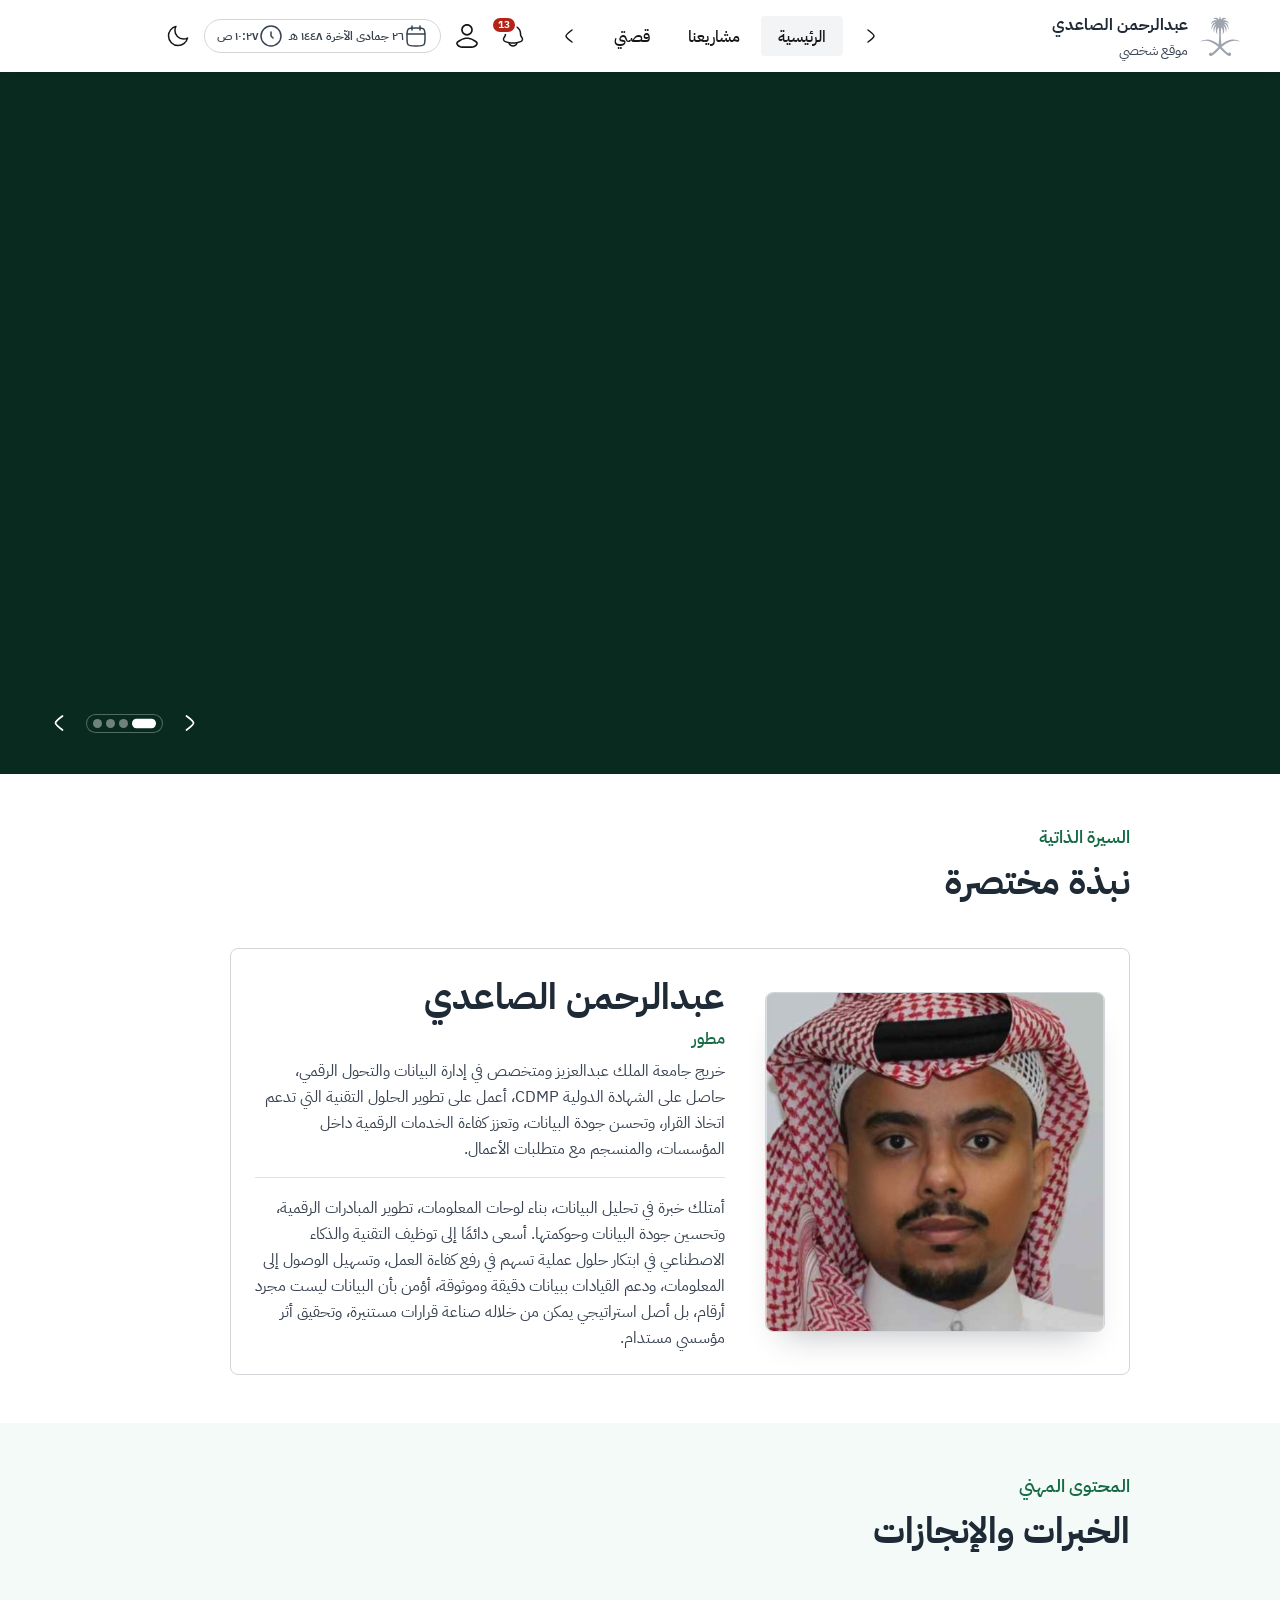
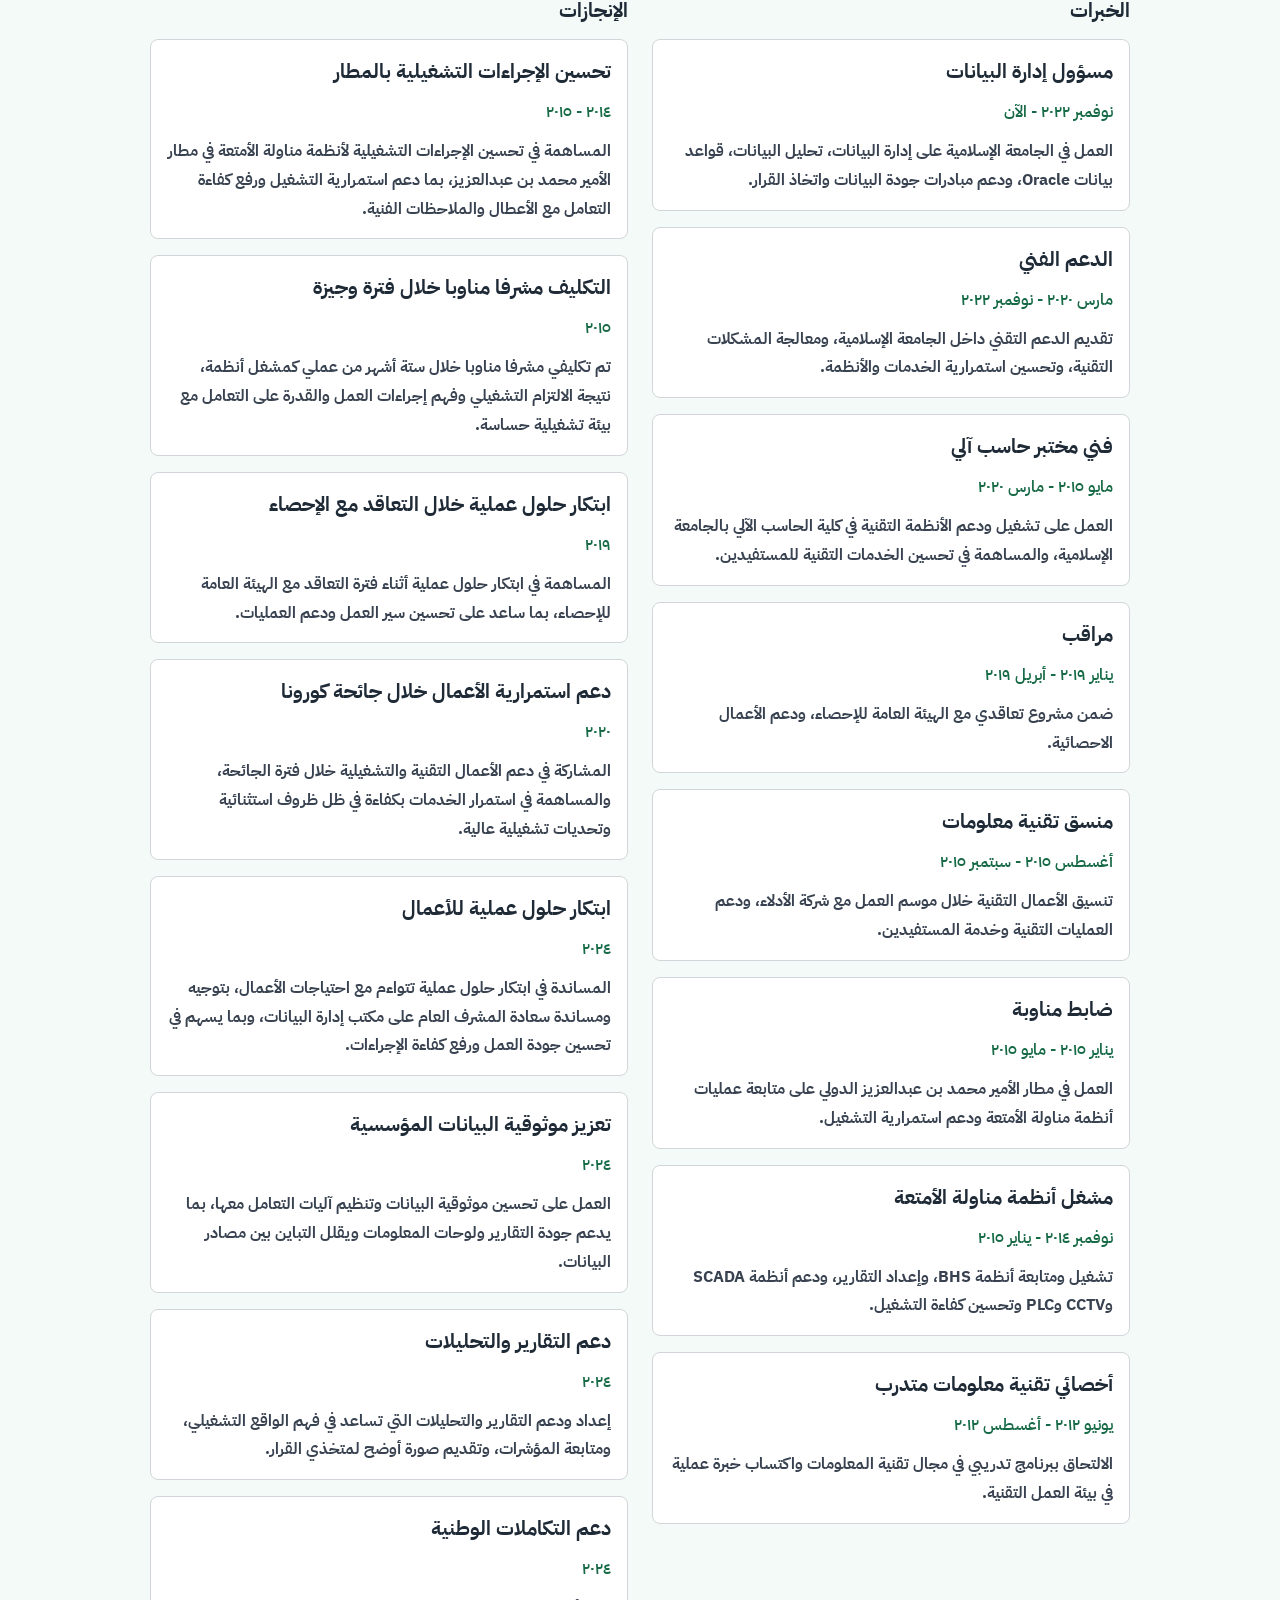
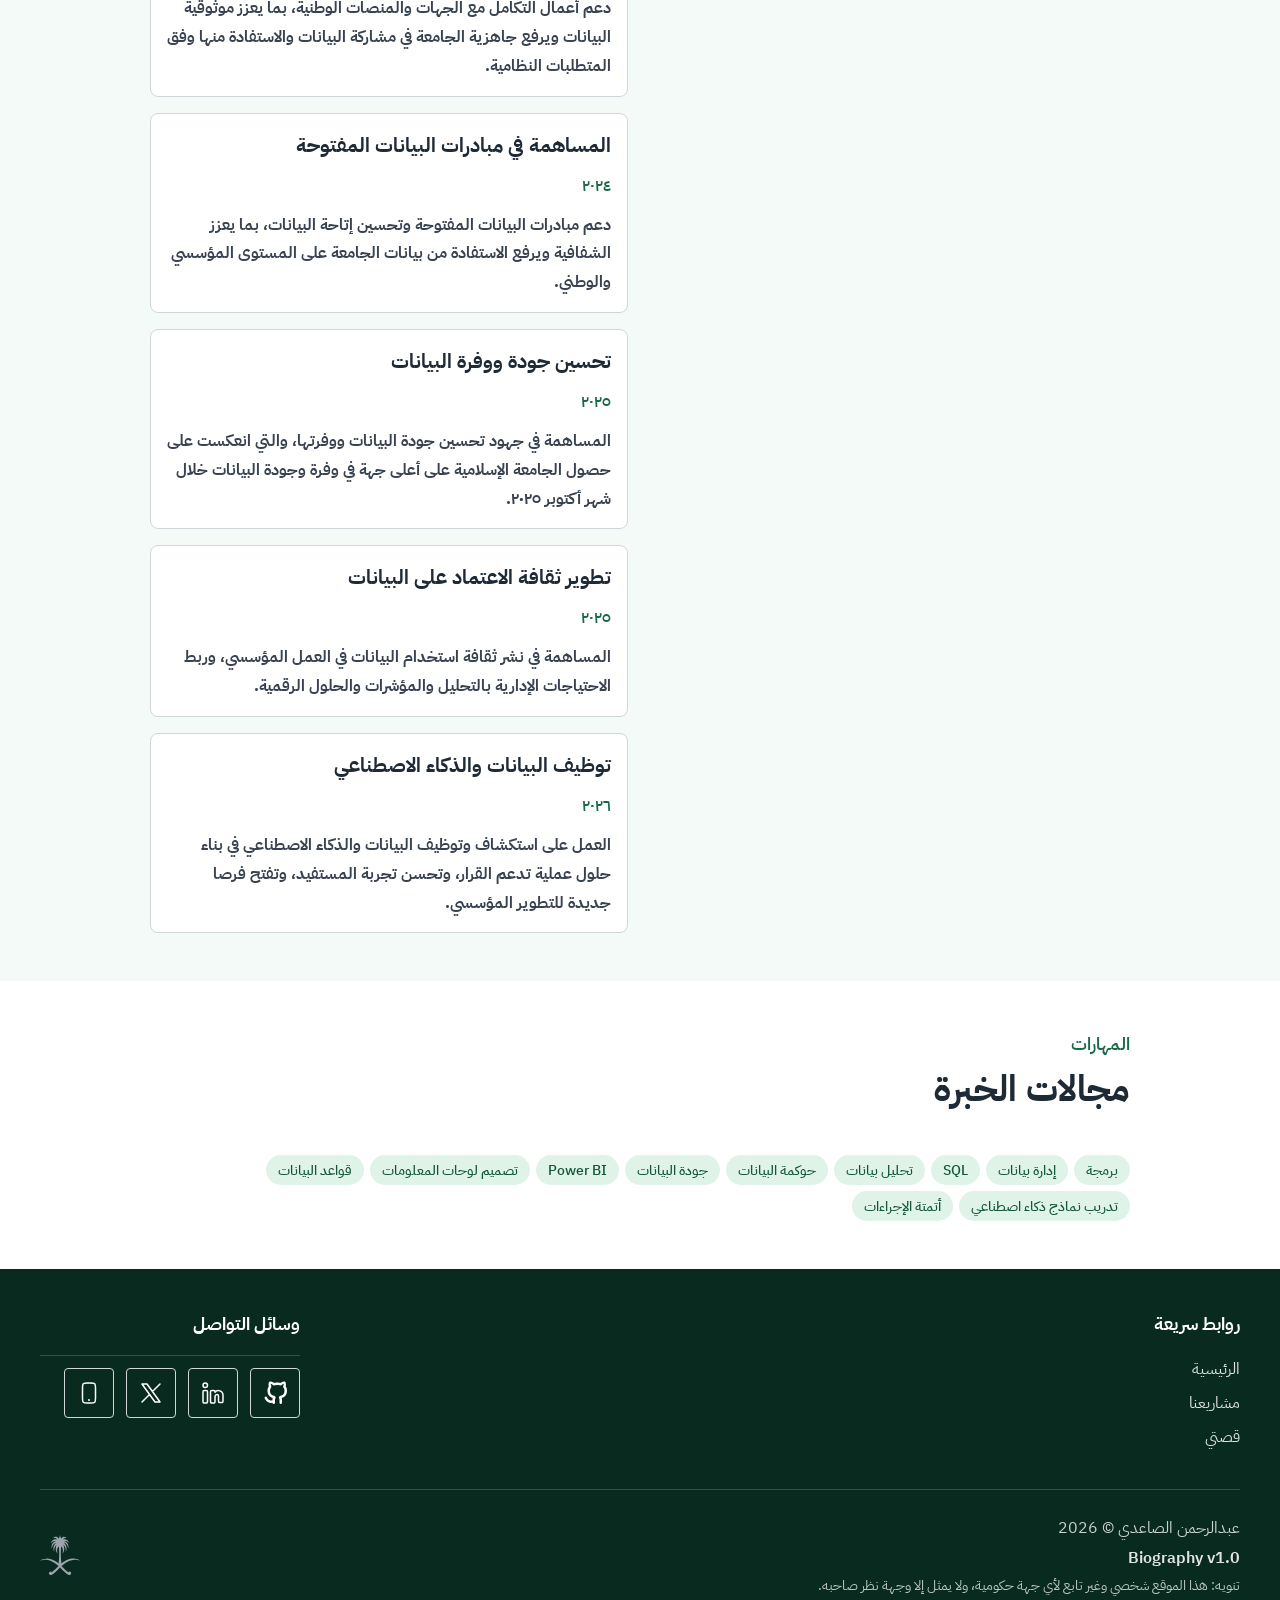
==== commit 7c4db6d2: "Update showcase from Laragon content" ====
--- a/index.html
+++ b/index.html
@@ -20,7 +20,7 @@
   <link rel="stylesheet" href="css/nds-icons-full.css">
   <link rel="stylesheet" href="css/nds-hgi-rounded-stroke.css">
   <link rel="stylesheet" href="css/nds-local-components.css">
-  <link rel="stylesheet" href="css/custom.css">
+  <link rel="stylesheet" href="css/custom.css?v=nds-notifications-20260526-itembadge">
 </head>
 <body data-page="home">
   <header class="site-header">
@@ -69,8 +69,15 @@
                   <div class="nds-dropdown-content">
                     <div class="nds-column">
                       <nav class="nds-drawer" style="--drawer-max-height: 40svh; min-width: 40vw; max-width: 100%;">
-                        <ul class="nds-drawer-list"></ul>
+                        <div class="nds-scroll-more nds-divided">
+                          <ul class="nds-drawer-list nds-scroll-more-content"></ul>
+                        </div>
                       </nav>
+                      <hr class="nds-divider">
+                      <a href="notifications.html" class="nds-btn nds-subtle nds-full">
+                        <i class="nds-icon nds-hgi-notification-02" aria-hidden="true"></i>
+                        <span class="nds-label">&#1593;&#1585;&#1590; &#1603;&#1604; &#1575;&#1604;&#1573;&#1588;&#1593;&#1575;&#1585;&#1575;&#1578;</span>
+                      </a>
                     </div>
                   </div>
                 </div>
@@ -90,7 +97,7 @@
                         <div class="nds-persona-info">
                           <span class="nds-persona-name" data-admin-persona-name>السيرة الذاتية</span>
                           <span class="nds-persona-role nds-truncate" data-admin-persona-role>Administrator</span>
-                          <span class="nds-persona-desc" data-admin-persona-desc>admin@example.com</span>
+                          <span class="nds-persona-desc" data-admin-persona-desc>admin@gmail.com</span>
                         </div>
                         <hr class="nds-divider">
                         <div class="nds-persona-action">
@@ -131,7 +138,7 @@
             <button class="nds-btn nds-subtle nds-icon-only hero-control" type="button" data-hero-prev aria-label="الشريحة السابقة">
               <i class="nds-icon nds-hgi-arrow-right-01" aria-hidden="true"></i>
             </button>
-            <div class="hero-dots" data-hero-dots aria-label="شرائح الهيرو"></div>
+            <div class="hero-dots" data-hero-dots aria-label="شرائح القسم الرئيسي"></div>
             <button class="nds-btn nds-subtle nds-icon-only hero-control" type="button" data-hero-next aria-label="الشريحة التالية">
               <i class="nds-icon nds-hgi-arrow-left-01" aria-hidden="true"></i>
             </button>
@@ -262,11 +269,13 @@
   <script src="assets/vendor/nds/components/js/nds-core.js"></script>
   <script src="assets/vendor/nds/components/js/nds-backdrop.js"></script>
   <script src="assets/vendor/nds/components/js/nds-mainnav.js"></script>
+  <script src="assets/vendor/nds/components/js/nds-drawer.js"></script>
+  <script src="assets/vendor/nds/components/js/nds-scroll-more.js"></script>
   <script src="assets/vendor/nds/components/js/nds-modal.js"></script>
   <script src="assets/vendor/nds/components/js/nds-feedback.js"></script>
   <script src="assets/vendor/nds/components/js/nds-forms.js"></script>
   <script src="assets/vendor/nds/components/js/nds-alert.js"></script>
   <script src="js/nds-local-components.js"></script>
-  <script src="js/app.js"></script>
+  <script src="js/app.js?v=nds-notifications-20260526-globalfeed"></script>
 </body>
 </html>
--- a/css/custom.css
+++ b/css/custom.css
@@ -78,6 +78,19 @@
   --colors-primary-sa-flag-800: #14573a;
   --colors-primary-sa-flag-900: #092a1e;
   --colors-secondary-gold-600: #dba102;
+  --colors-green-50: #f3faf7;
+  --colors-green-100: #dcfae6;
+  --colors-green-600: #079455;
+  --colors-green-700: #067647;
+  --colors-blue-50: #eff8ff;
+  --colors-blue-600: #1570ef;
+  --colors-blue-700: #175cd3;
+  --colors-yellow-50: #fffaeb;
+  --colors-yellow-600: #dc6803;
+  --colors-yellow-700: #b54708;
+  --colors-red-50: #fef3f2;
+  --colors-red-600: #d92d20;
+  --colors-red-700: #b42318;
   --colors-neutral-50: #f9fafb;
   --colors-neutral-100: #f3f4f6;
   --colors-neutral-200: #e5e7eb;
@@ -92,13 +105,33 @@
   --background-card: var(--colors-base-white);
   --background-card-hovered: var(--colors-neutral-50);
   --background-brand-light: var(--colors-primary-sa-flag-50);
+  --background-success: var(--colors-green-600);
+  --background-success-25: #f6fef9;
+  --background-success-light: var(--colors-green-50);
+  --background-info: var(--colors-blue-600);
+  --background-info-25: #f5fbff;
+  --background-info-light: var(--colors-blue-50);
+  --background-warning: var(--colors-yellow-600);
+  --background-warning-25: #fffcf5;
+  --background-warning-light: var(--colors-yellow-50);
+  --background-error: var(--colors-red-600);
+  --background-error-25: #fffbfa;
+  --background-error-light: var(--colors-red-50);
   --text-default: var(--colors-base-black);
   --text-display: var(--colors-neutral-800);
   --text-primary: var(--colors-primary-sa-flag-700);
   --text-secondary-paragraph: var(--colors-neutral-700);
   --text-oncolor-primary: var(--colors-base-white);
+  --text-success: var(--colors-green-700);
+  --text-info: var(--colors-blue-700);
+  --text-warning: var(--colors-yellow-700);
+  --text-error: var(--colors-red-700);
   --border-neutral-primary: var(--colors-neutral-300);
   --border-primary: var(--colors-primary-sa-flag-200);
+  --border-success-light: #abefc6;
+  --border-info-light: #b2ddff;
+  --border-warning-light: #fedf89;
+  --border-error-light: #fecdca;
   --divider-color: rgba(22, 22, 22, 0.12);
   --shadow-sm: 0 1px 2px rgba(16, 24, 40, 0.06);
   --shadow-md: 0 4px 8px -2px rgba(16, 24, 40, 0.1), 0 2px 4px -2px rgba(16, 24, 40, 0.06);
@@ -1466,6 +1499,123 @@
   --nds-icon: var(--nds-icon-eye);
 }
 
+.nds-loading,
+[data-state~="loading"] {
+  --_loading-size: var(--loading-size, 32px);
+  --_loading-border: var(--loading-border, 3px);
+  --_loading-color: var(--loading-color, var(--background-primary, var(--colors-primary-sa-flag-600)));
+  --_loading-track: var(--loading-track, rgba(22, 22, 22, 0.12));
+  --_loading-opacity: var(--loading-opacity, 0.15);
+  position: relative;
+  pointer-events: none;
+}
+
+.nds-loading:not(.nds-btn) > *,
+[data-state~="loading"]:not(.nds-btn) > * {
+  opacity: var(--_loading-opacity);
+}
+
+.nds-btn.nds-loading > *,
+.nds-btn[data-state~="loading"] > * {
+  opacity: 0;
+}
+
+.nds-btn[data-logout-loading].nds-loading,
+.nds-btn[data-logout-loading][data-state~="loading"],
+.nds-btn.nds-destructive.nds-loading,
+.nds-btn.nds-destructive[data-state~="loading"] {
+  --loading-color: var(--background-error, var(--colors-red-600));
+  --loading-track: rgba(217, 45, 32, 0.18);
+  background-color: var(--background-error-light, var(--colors-red-50));
+  border-color: var(--border-error-light, #fecdca);
+}
+
+body[data-auth-logout-loading="true"] .site-header :is(.header-admin-link, .nav-admin-link, .mobile-account-trigger),
+body[data-auth-logout-loading="true"] .site-header [data-mobile-admin-shortcut] > .nds-btn,
+body[data-auth-logout-loading="true"] .site-header .account-login-trigger,
+body[data-auth-logout-loading="true"] .site-header [data-login-trigger] {
+  --loading-color: var(--background-error, var(--colors-red-600));
+  --loading-track: rgba(217, 45, 32, 0.18);
+  background-color: var(--background-error-light, var(--colors-red-50));
+  border-color: var(--border-error-light, #fecdca);
+}
+
+.nds-loading::after,
+[data-state~="loading"]::after {
+  content: "";
+  position: absolute;
+  inset: 50% auto auto 50%;
+  width: var(--_loading-size);
+  height: var(--_loading-size);
+  transform: translate(-50%, -50%);
+  border: var(--_loading-border) solid var(--_loading-track);
+  border-top-color: var(--_loading-color);
+  border-radius: 50%;
+  animation: nds-spin 1s linear infinite;
+  z-index: 9;
+}
+
+.nds-loading.nds-xs,
+[data-state~="loading"].nds-xs {
+  --_loading-size: var(--loading-size, 24px);
+  --_loading-border: var(--loading-border, 2px);
+}
+
+.nds-loading.nds-xxs,
+[data-state~="loading"].nds-xxs {
+  --_loading-size: var(--loading-size, 20px);
+  --_loading-border: var(--loading-border, 2px);
+}
+
+.nds-loading.nds-sm,
+[data-state~="loading"].nds-sm {
+  --_loading-size: var(--loading-size, 28px);
+  --_loading-border: var(--loading-border, 2px);
+}
+
+.nds-loading.nds-md,
+[data-state~="loading"].nds-md {
+  --_loading-size: var(--loading-size, 32px);
+  --_loading-border: var(--loading-border, 3px);
+}
+
+.nds-loading.nds-lg,
+[data-state~="loading"].nds-lg {
+  --_loading-size: var(--loading-size, 36px);
+  --_loading-border: var(--loading-border, 3px);
+}
+
+.nds-loading.nds-xl,
+[data-state~="loading"].nds-xl {
+  --_loading-size: var(--loading-size, 40px);
+  --_loading-border: var(--loading-border, 4px);
+}
+
+.nds-loading.nds-2xl,
+[data-state~="loading"].nds-2xl {
+  --_loading-size: var(--loading-size, 44px);
+  --_loading-border: var(--loading-border, 4px);
+}
+
+.nds-loading.nds-neutral,
+[data-state~="loading"].nds-neutral {
+  --_loading-color: var(--loading-color, var(--colors-base-black));
+}
+
+html[data-theme="dark"] .nds-loading,
+html[data-theme="dark"] [data-state~="loading"],
+.nds-loading.nds-oncolor,
+[data-state~="loading"].nds-oncolor {
+  --_loading-color: var(--loading-color, var(--colors-base-white));
+  --_loading-track: var(--loading-track, rgba(255, 255, 255, 0.22));
+}
+
+@keyframes nds-spin {
+  to {
+    transform: translate(-50%, -50%) rotate(360deg);
+  }
+}
+
 .nds-alert-placeholder {
   position: fixed;
   z-index: 9999;
@@ -1528,6 +1678,38 @@
   background-color: var(--_alert-icon-bg);
 }
 
+.nds-alert.nds-toast:not([hidden]) .nds-feedback-icon {
+  width: var(--nds-icon-size);
+  height: var(--nds-icon-size);
+  background-color: transparent;
+}
+
+.nds-alert.nds-toast:not([hidden]) .nds-alert-close {
+  background: transparent;
+}
+
+.nds-alert.nds-toast:not([hidden]) .nds-alert-close:is(:hover, :focus-visible, [data-state~="active"]) {
+  background: transparent;
+}
+
+.nds-alert.nds-card.nds-color:not([hidden]) {
+  background-color: var(--background-default);
+}
+
+.nds-alert.nds-card.nds-color:not([hidden])::before {
+  content: "";
+  position: absolute;
+  inset: 0;
+  border-radius: inherit;
+  background-color: var(--_card-bg, var(--background-default));
+  pointer-events: none;
+  z-index: -1;
+}
+
+.nds-alert.nds-card.nds-color:not([hidden]) .nds-alert-title {
+  color: var(--_card-title, var(--text-display));
+}
+
 .nds-alert.nds-card:not([hidden])[data-status="success"] {
   --alert-stripe: var(--background-success, var(--colors-green-600));
   --alert-icon-bg: var(--background-success-light, var(--colors-green-50));
@@ -1546,6 +1728,30 @@
 .nds-alert.nds-card:not([hidden]):is([data-status="error"], [data-status="critical"]) {
   --alert-stripe: var(--background-error, var(--colors-red-600));
   --alert-icon-bg: var(--background-error-light, var(--colors-red-50));
+}
+
+.nds-alert.nds-card.nds-color:not([hidden])[data-status="success"] {
+  --_card-bg: var(--background-success-25);
+  --_card-border: var(--border-success-light);
+  --_card-title: var(--text-success);
+}
+
+.nds-alert.nds-card.nds-color:not([hidden])[data-status="info"] {
+  --_card-bg: var(--background-info-25);
+  --_card-border: var(--border-info-light);
+  --_card-title: var(--text-info);
+}
+
+.nds-alert.nds-card.nds-color:not([hidden])[data-status="warning"] {
+  --_card-bg: var(--background-warning-25);
+  --_card-border: var(--border-warning-light);
+  --_card-title: var(--text-warning);
+}
+
+.nds-alert.nds-card.nds-color:not([hidden]):is([data-status="error"], [data-status="critical"]) {
+  --_card-bg: var(--background-error-25);
+  --_card-border: var(--border-error-light);
+  --_card-title: var(--text-error);
 }
 
 .nds-alert.nds-toast {
@@ -1692,7 +1898,7 @@
   border-color: var(--colors-primary-sa-flag-200);
   background: var(--colors-primary-sa-flag-50);
   color: var(--colors-primary-sa-flag-800);
-  box-shadow: inset 4px 0 0 var(--colors-primary-sa-flag-600);
+  box-shadow: none;
 }
 
 .admin-section .admin-sidebar > .nds-card,
@@ -1885,11 +2091,74 @@
 }
 
 .upload-file-control {
-  padding-inline: var(--spacing-md);
-}
-
-.upload-file-control .file-input {
+  padding-inline: 0;
+}
+
+.nds-form-control:has(> .file-input) {
+  position: relative;
+  justify-content: center;
+  gap: var(--spacing-sm);
+  overflow: hidden;
+  padding-inline: var(--spacing-lg);
+  background: var(--background-default);
+  color: var(--text-default);
+  cursor: pointer;
+  text-align: center;
+}
+
+.nds-form-control:has(> .file-input)::before {
+  content: attr(data-upload-label);
+  min-width: 0;
+  overflow: hidden;
+  font-weight: 500;
+  line-height: var(--typo-text-md-LH);
+  text-overflow: ellipsis;
+  white-space: nowrap;
+}
+
+.nds-form-control:has(> .file-input):hover {
+  background: var(--colors-neutral-100);
+  border-color: var(--colors-neutral-400);
+}
+
+.nds-form-control:has(> .file-input:focus-visible) {
+  background: var(--background-default);
+  border-color: var(--colors-primary-sa-flag-600);
+  box-shadow: 0 0 0 3px rgba(27, 131, 84, 0.14);
+}
+
+.nds-form-control:has(> .file-input:disabled) {
+  cursor: progress;
+  opacity: 0.68;
+}
+
+.nds-form-control[data-upload-status="selected"]:has(> .file-input),
+.nds-form-control[data-upload-status="uploading"]:has(> .file-input) {
+  border-color: var(--colors-primary-sa-flag-600);
+  color: var(--colors-primary-sa-flag-700);
+}
+
+.nds-form-control[data-upload-status="success"]:has(> .file-input) {
+  border-color: var(--colors-primary-sa-flag-600);
+  background: var(--colors-primary-sa-flag-50);
+  color: var(--colors-primary-sa-flag-800);
+}
+
+.nds-form-control[data-upload-status="error"]:has(> .file-input) {
+  border-color: #d92d20;
+  background: #fef3f2;
+  color: #b42318;
+}
+
+.nds-form-control > .file-input {
+  position: absolute;
+  inset: 0;
   width: 100%;
+  height: 100%;
+  padding: 0;
+  border: 0;
+  opacity: 0;
+  cursor: inherit;
 }
 
 .nds-form-header label {
@@ -2007,6 +2276,44 @@
 
 .login-captcha-refresh[data-state="loading"] .nds-icon {
   animation: captcha-refresh-spin 0.8s linear infinite;
+}
+
+.auth-loading-surface[data-state~="loading"] {
+  min-height: 280px;
+}
+
+.auth-loading-overlay {
+  position: fixed;
+  z-index: 10000;
+  inset: 0;
+  display: grid;
+  place-items: center;
+  padding: var(--site-gutter);
+  background: rgba(17, 25, 40, 0.24);
+  backdrop-filter: blur(2px);
+}
+
+.auth-loading-overlay[hidden] {
+  display: none;
+}
+
+.auth-loading-card {
+  width: min(90vw, 320px);
+  min-height: 120px;
+  display: grid;
+  place-items: center;
+  padding: var(--spacing-4xl);
+  border: 1px solid var(--border-neutral-primary);
+  border-radius: var(--radius-md);
+  background: var(--background-default);
+  box-shadow: var(--shadow-lg);
+  color: var(--text-display);
+}
+
+.auth-loading-message {
+  font-size: var(--typo-text-md-FS);
+  line-height: var(--typo-text-md-LH);
+  font-weight: 600;
 }
 
 @keyframes captcha-refresh-spin {
@@ -2216,6 +2523,8 @@
 }
 
 .toast {
+  --toast-stripe: var(--border-neutral-primary);
+  --toast-icon-bg: var(--background-neutral-light, var(--colors-neutral-100));
   position: fixed;
   z-index: 40;
   inset-inline-start: 50%;
@@ -2223,10 +2532,40 @@
   transform: translateX(50%);
   max-width: min(90vw, 420px);
   padding: var(--spacing-lg) var(--spacing-xl);
+  padding-inline-start: calc(var(--spacing-xl) + 8px);
   border-radius: var(--radius-sm);
-  color: var(--text-oncolor-primary);
-  background: var(--colors-primary-sa-flag-800);
+  border: 1px solid var(--border-neutral-primary);
+  color: var(--text-display);
+  background: var(--background-default);
   box-shadow: var(--shadow-lg);
+  overflow: hidden;
+}
+
+.toast::after {
+  content: "";
+  position: absolute;
+  inset-block-start: 0;
+  inset-inline-start: 0;
+  width: 8px;
+  height: 100%;
+  background-color: var(--toast-stripe);
+  opacity: 0.7;
+}
+
+.toast[data-status="success"] {
+  --toast-stripe: var(--background-success);
+}
+
+.toast[data-status="info"] {
+  --toast-stripe: var(--background-info);
+}
+
+.toast[data-status="warning"] {
+  --toast-stripe: var(--background-warning);
+}
+
+.toast:is([data-status="error"], [data-status="critical"]) {
+  --toast-stripe: var(--background-error);
 }
 
 @media (max-width: 960px) {
@@ -2278,6 +2617,11 @@
 
   .admin-sidebar {
     position: static;
+  }
+
+  .admin-tabs .nds-btn[data-state~="selected"]::after {
+    content: none;
+    display: none;
   }
 }
 
@@ -2471,6 +2815,8 @@
   inset-block-start: 0;
   inset-inline: 0;
   z-index: 1200;
+  background: var(--background-nav);
+  box-shadow: var(--shadow-md);
   backdrop-filter: blur(14px);
 }
 
@@ -2605,7 +2951,6 @@
   font-size: var(--site-header-icon-size);
   line-height: var(--site-header-icon-size);
   display: block;
-  vertical-align: top;
 }
 
 .nds-badge {
@@ -2694,6 +3039,32 @@
   overflow: visible;
 }
 
+.nds-main-nav .notification-dropdown .nds-dropdown-menu {
+  display: flex;
+  flex-direction: column;
+  overflow: clip;
+  padding-block-end: 0;
+  opacity: 0;
+  visibility: hidden;
+  pointer-events: none;
+  transition: opacity 160ms ease, visibility 0s linear 160ms;
+  will-change: opacity;
+}
+
+.nds-main-nav .notification-dropdown[data-state~="open"] .nds-dropdown-menu {
+  opacity: 1;
+  visibility: visible;
+  pointer-events: auto;
+  transition-delay: 0s;
+}
+
+.nds-main-nav .notification-dropdown .nds-dropdown-menu > .nds-dropdown-content,
+.nds-main-nav .notification-dropdown:is([data-state~="opening"], [data-state~="closing"]) .nds-dropdown-menu > .nds-dropdown-content {
+  overflow: clip;
+  transform: none;
+  transition: none;
+}
+
 .nds-main-nav .nds-dropdown .nds-dropdown-menu .nds-column {
   padding: var(--spacing-lg);
 }
@@ -2706,15 +3077,36 @@
 
 .notification-dropdown .nds-scroll-more {
   max-height: min(40svh, 360px);
+  display: flex;
+  flex-direction: column;
+  min-height: 0;
+  overflow: hidden;
+}
+
+.notification-dropdown .nds-scroll-more-content {
+  flex: 1 1 auto;
+  min-height: 0;
   overflow: auto;
+  scrollbar-width: none;
+  -ms-overflow-style: none;
+}
+
+.notification-dropdown .nds-scroll-more-content::-webkit-scrollbar {
+  display: none;
 }
 
 .nds-drawer-list {
-  display: grid;
+  display: flex;
+  flex-direction: column;
   gap: 0;
   padding: 0;
   margin: 0;
   list-style: none;
+}
+
+.notification-dropdown .nds-drawer-list li {
+  display: flex;
+  flex-direction: column;
 }
 
 .nds-drawer-list > li + li {
@@ -2732,6 +3124,23 @@
   white-space: normal;
 }
 
+.notification-dropdown .nds-menu-btn::after {
+  content: "";
+  display: inline-block;
+  width: 20px;
+  height: 20px;
+  flex: 0 0 20px;
+  margin-inline-start: auto;
+  background: currentColor;
+  mask: var(--nds-icon-arrow-left-01) center / contain no-repeat;
+  rotate: -90deg;
+  transition: transform var(--nds-transition);
+}
+
+.notification-dropdown .nds-menu-btn:is([data-state~="opening"], [data-state~="open"], [aria-expanded="true"])::after {
+  transform: rotate(180deg);
+}
+
 .nds-featured-icon.nds-sm {
   width: 36px;
   height: 36px;
@@ -2762,12 +3171,15 @@
 
 .notification-dropdown .nds-drawer-item-head {
   flex-direction: row;
+  flex-wrap: wrap;
+  align-items: flex-start;
   width: 100%;
 }
 
 .notification-dropdown .nds-drawer-item-head > .nds-label.nds-truncate {
   order: 1;
   flex: 1 1 auto;
+  min-width: min(180px, 100%);
 }
 
 .notification-dropdown .nds-drawer-item-head > .nds-tag {
@@ -2788,6 +3200,7 @@
   font-size: var(--typo-text-sm-FS);
   line-height: var(--typo-text-sm-LH);
   white-space: normal;
+  overflow-wrap: anywhere;
 }
 
 .nds-tag.nds-xs {
@@ -2822,22 +3235,22 @@
   list-style: none;
 }
 
-.notification-dropdown [data-notification-actions] {
+.notification-dropdown .nds-drawer-list li > ul {
   display: none;
   height: 0;
   overflow-y: clip;
   transition: height var(--nds-transition);
 }
 
-.notification-dropdown [data-notification-actions]:is([data-state~="opening"], [data-state~="open"], [data-state~="closing"]) {
+.notification-dropdown .nds-drawer-list li > ul:is([data-state~="opening"], [data-state~="open"], [data-state~="closing"]) {
   display: block;
 }
 
-.notification-dropdown [data-notification-actions][data-state~="open"] {
+.notification-dropdown .nds-drawer-list li > ul[data-state~="open"] {
   height: auto;
 }
 
-.notification-dropdown [data-notification-actions] .nds-flex {
+.notification-dropdown .nds-drawer-list li > ul .nds-flex {
   align-items: center;
   flex-wrap: wrap;
   gap: var(--spacing-xs);
@@ -2856,9 +3269,10 @@
 .notification-dropdown .nds-dropdown-menu .nds-label.nds-truncate {
   display: block !important;
   min-width: 0;
-  overflow: hidden !important;
-  text-overflow: ellipsis;
-  white-space: nowrap !important;
+  overflow: visible !important;
+  text-overflow: clip;
+  white-space: normal !important;
+  overflow-wrap: anywhere;
 }
 
 .nds-flex.nds-row {
@@ -3819,7 +4233,7 @@
   .nds-main-nav .nds-nav-primary .nds-nav-link[data-state~="current"] {
     background: transparent;
     border-radius: var(--radius-sm);
-    border-block-end-color: transparent;
+    border-block-end-color: var(--border-neutral-primary);
   }
 
   @media (hover: hover) and (pointer: fine) {
@@ -3905,7 +4319,7 @@
     background: transparent;
     box-shadow: none;
     transform: none !important;
-    z-index: 1300;
+    z-index: 1190;
   }
 
   .nds-main-nav .nds-nav-minimal .nds-dropdown .nds-dropdown-menu > .nds-dropdown-content {
@@ -3954,6 +4368,28 @@
     transform: translateY(-100%) !important;
   }
 
+  .nds-main-nav .nds-nav-minimal .notification-dropdown .nds-dropdown-menu {
+    display: flex;
+    overflow: clip;
+    opacity: 0;
+    visibility: hidden;
+    pointer-events: none;
+    transition: opacity 160ms ease, visibility 0s linear 160ms;
+  }
+
+  .nds-main-nav .nds-nav-minimal .notification-dropdown[data-state~="open"] .nds-dropdown-menu {
+    opacity: 1;
+    visibility: visible;
+    pointer-events: auto;
+    transition-delay: 0s;
+  }
+
+  .nds-main-nav .nds-nav-minimal .notification-dropdown .nds-dropdown-menu > .nds-dropdown-content,
+  .nds-main-nav .nds-nav-minimal .notification-dropdown:is([data-state~="opening"], [data-state~="closing"]) .nds-dropdown-menu > .nds-dropdown-content {
+    transform: none !important;
+    transition: none;
+  }
+
   .nds-main-nav .nds-collapse .nds-dropdown .nds-dropdown-menu {
     position: static;
     inset: auto;
@@ -4335,3 +4771,716 @@
     max-width: 108px;
   }
 }
+
+/* NDS reference notification dropdown parity */
+.notification-dropdown {
+  --featuredicons-background-brand-light: var(--colors-primary-sa-flag-50);
+  --featuredicons-icon-primary: var(--colors-primary-sa-flag-700);
+  --featuredicons-background-success-light: var(--colors-primary-sa-flag-50);
+  --featuredicons-icon-success: var(--colors-primary-sa-flag-700);
+  --featuredicons-background-info-light: #eff8ff;
+  --featuredicons-icon-info: #175cd3;
+  --featuredicons-background-warning-light: #fffaeb;
+  --featuredicons-icon-warning: #b54708;
+  --featuredicons-background-error-light: #fef3f2;
+  --featuredicons-icon-error: #b42318;
+  --tag-background-neutral-light: var(--colors-neutral-50);
+  --tag-text-neutral: var(--colors-neutral-700);
+  --tag-border-neutral-light: var(--colors-neutral-200);
+  font-family: var(--nds-font-family);
+}
+
+.notification-dropdown .nds-dropdown-content {
+  background: var(--background-nav);
+}
+
+.notification-dropdown .nds-column {
+  display: flex !important;
+  flex-direction: column;
+  gap: var(--spacing-md) !important;
+  width: 100%;
+  padding: var(--spacing-lg) !important;
+}
+
+.notification-dropdown .nds-divider {
+  margin-block: 0;
+}
+
+.notification-dropdown .nds-drawer {
+  --_max-height: var(--drawer-max-height, 400px);
+  --_divider: var(--drawer-divider, var(--divider-color));
+  width: 100%;
+  min-width: 40vw !important;
+  max-width: 100%;
+  max-height: var(--_max-height);
+  margin: 0;
+  display: flex;
+  flex-direction: column;
+}
+
+.notification-dropdown .nds-drawer > .nds-scroll-more {
+  --scroll-fade: 48px;
+  --_scroll-fade: var(--scroll-fade);
+  --_fade-start: var(--_scroll-fade);
+  --_fade-end: var(--_scroll-fade);
+  --scroll-max-height: var(--drawer-max-height, 400px);
+  flex: 1;
+  min-height: 0;
+  max-block-size: var(--scroll-max-height);
+  max-height: var(--scroll-max-height);
+  display: flex;
+  flex-direction: column;
+  overflow: hidden;
+}
+
+.notification-dropdown .nds-scroll-more-content {
+  --mask-fade-distance: var(--_scroll-fade);
+  flex: 1;
+  min-width: 0;
+  min-height: 0;
+  overflow: auto;
+  scrollbar-width: none;
+  -ms-overflow-style: none;
+}
+
+.notification-dropdown .nds-scroll-more-content::-webkit-scrollbar {
+  display: none;
+}
+
+.notification-dropdown .nds-scroll-more[data-axis="vertical"][data-state~="has-more"] > .nds-scroll-more-content {
+  mask-image: linear-gradient(to bottom, transparent 0%, black var(--_fade-start), black calc(100% - var(--_fade-end)), transparent 100%);
+}
+
+.notification-dropdown .nds-scroll-more[data-state~="at-start"] {
+  --_fade-start: 0px;
+}
+
+.notification-dropdown .nds-scroll-more[data-state~="at-end"] {
+  --_fade-end: 0px;
+}
+
+.notification-dropdown .nds-drawer-list {
+  display: flex;
+  flex-direction: column;
+  gap: 0;
+  list-style: none;
+  margin: 0;
+  padding: 0;
+}
+
+.notification-dropdown .nds-drawer-list li {
+  display: flex;
+  flex-direction: column;
+}
+
+.notification-dropdown .nds-drawer-list > li + li {
+  border-block-start: 1px solid var(--divider-color);
+}
+
+.notification-dropdown .nds-drawer-list > li > .nds-btn {
+  --btn-size: 32px;
+  --btn-height-min: 36px;
+  --btn-width: 100%;
+  --btn-gap: var(--spacing-md);
+  width: 100%;
+  min-height: 36px;
+  height: auto;
+  justify-content: flex-start;
+  align-items: flex-start;
+  gap: var(--spacing-md);
+  padding-block: var(--spacing-md);
+  padding-inline: var(--spacing-xl);
+  text-align: start;
+  white-space: normal;
+  text-decoration: none;
+}
+
+.notification-dropdown .nds-drawer .nds-btn.nds-indicator {
+  position: relative;
+}
+
+.notification-dropdown .nds-drawer-list .nds-menu-btn {
+  --btn-bg-selected: var(--button-background-transparent-default, transparent);
+  --btn-indicator-selected: var(--background-primary, var(--colors-primary-sa-flag-600));
+}
+
+.notification-dropdown .nds-menu-btn::after {
+  content: "";
+  display: inline-block;
+  position: relative;
+  width: 20px;
+  height: 20px;
+  flex: 0 0 20px;
+  margin-inline-start: auto;
+  background: currentColor;
+  mask: var(--nds-icon-arrow-left-01) center / contain no-repeat;
+  rotate: -90deg;
+  transition: transform 0.1s ease;
+}
+
+.notification-dropdown .nds-menu-btn:is([data-state~="opening"], [data-state~="open"], [aria-expanded="true"])::after,
+.notification-dropdown :is([data-state~="opening"], [data-state~="open"]) > .nds-menu-btn::after {
+  transform: rotate(180deg);
+}
+
+.notification-dropdown .nds-featured-icon {
+  --featuredicons-bg-color: var(--icon-bg-color, var(--featuredicons-background-brand-light));
+  --featuredicons-icon-color: var(--icon-color, var(--featuredicons-icon-primary));
+  display: inline-flex;
+  align-items: center;
+  justify-content: center;
+  position: relative;
+  overflow: hidden;
+  width: var(--nds-icon-size);
+  height: var(--nds-icon-size);
+  padding: calc(var(--nds-icon-size) / 4);
+  border: 0;
+  border-radius: calc((var(--nds-icon-size) / 4) - 2px);
+  background-color: var(--featuredicons-bg-color);
+  color: var(--featuredicons-icon-color);
+  font-size: calc(var(--nds-icon-size) / 2) !important;
+  line-height: calc(var(--nds-icon-size) / 2) !important;
+  flex: 0 0 var(--nds-icon-size);
+}
+
+.notification-dropdown .nds-featured-icon.nds-sm {
+  --nds-icon-size: 32px;
+}
+
+.notification-dropdown [data-status="success"] {
+  --icon-bg-color: var(--featuredicons-background-success-light);
+  --icon-color: var(--featuredicons-icon-success);
+}
+
+.notification-dropdown [data-status="info"] {
+  --icon-bg-color: var(--featuredicons-background-info-light);
+  --icon-color: var(--featuredicons-icon-info);
+}
+
+.notification-dropdown [data-status="warning"] {
+  --icon-bg-color: var(--featuredicons-background-warning-light);
+  --icon-color: var(--featuredicons-icon-warning);
+}
+
+.notification-dropdown [data-status="error"] {
+  --icon-bg-color: var(--featuredicons-background-error-light);
+  --icon-color: var(--featuredicons-icon-error);
+}
+
+.notification-dropdown .nds-drawer-item {
+  display: flex !important;
+  flex-direction: column;
+  gap: var(--spacing-xs);
+  flex: 1;
+  min-width: 0;
+  align-items: flex-start;
+  width: 100%;
+}
+
+.notification-dropdown .nds-drawer-item-head {
+  display: block !important;
+  width: 100%;
+  min-width: 0;
+}
+
+.notification-dropdown .nds-drawer-item-head .nds-tag {
+  float: inline-end;
+}
+
+.notification-dropdown .nds-drawer-item-head > .nds-label.nds-truncate {
+  display: block !important;
+  min-width: 0;
+  overflow: hidden !important;
+  text-overflow: ellipsis !important;
+  white-space: nowrap !important;
+}
+
+.notification-dropdown .nds-description {
+  width: 100%;
+  color: var(--text-secondary-paragraph);
+  font-size: var(--typo-text-sm-FS);
+  line-height: var(--typo-text-sm-LH);
+  white-space: normal;
+  overflow-wrap: anywhere;
+}
+
+.notification-dropdown .nds-tag {
+  --_bg: var(--tag-bg, var(--tag-background-neutral-light));
+  --_text: var(--tag-text, var(--tag-text-neutral));
+  --_border: var(--tag-border, var(--tag-border-neutral-light));
+  display: inline-flex;
+  align-items: center;
+  justify-content: center;
+  gap: var(--spacing-xs);
+  height: var(--_tag-height);
+  min-width: fit-content;
+  padding: var(--spacing-none) var(--_tag-padding-inline);
+  border: 1px solid var(--_border);
+  border-radius: var(--radius-sm);
+  background-color: var(--_bg);
+  color: var(--_text);
+  font-size: var(--_tag-fs);
+  line-height: var(--_tag-height);
+  font-weight: 500;
+  white-space: nowrap;
+}
+
+.notification-dropdown .nds-tag.nds-xs {
+  --_tag-height: 20px;
+  --_tag-fs: var(--typo-text-xs-FS);
+  --_tag-padding-inline: var(--spacing-md);
+}
+
+.notification-dropdown .nds-tag[data-status="success"] {
+  --tag-bg: var(--colors-primary-sa-flag-50);
+  --tag-text: var(--colors-primary-sa-flag-700);
+  --tag-border: var(--colors-primary-sa-flag-200);
+}
+
+.notification-dropdown .nds-tag[data-status="info"] {
+  --tag-bg: #eff8ff;
+  --tag-text: #175cd3;
+  --tag-border: #b2ddff;
+}
+
+.notification-dropdown .nds-tag[data-status="warning"] {
+  --tag-bg: #fffaeb;
+  --tag-text: #b54708;
+  --tag-border: #fedf89;
+}
+
+.notification-dropdown .nds-tag[data-status="error"] {
+  --tag-bg: #fef3f2;
+  --tag-text: #b42318;
+  --tag-border: #fecdca;
+}
+
+.notification-dropdown .nds-drawer-list li > ul {
+  display: none;
+  height: 0;
+  margin: 0;
+  padding: 0 var(--spacing-lg) var(--spacing-lg);
+  list-style: none;
+  overflow-y: clip;
+  transition: height var(--nds-transition);
+}
+
+.notification-dropdown .nds-drawer-list li > ul:is([data-state~="opening"], [data-state~="open"], [data-state~="closing"]) {
+  display: block;
+}
+
+.notification-dropdown .nds-drawer-list li > ul[data-state~="open"] {
+  height: auto;
+}
+
+.notification-dropdown .nds-drawer-list li > ul .nds-flex.nds-row {
+  display: flex;
+  flex-wrap: wrap;
+  align-items: center;
+  gap: var(--spacing-sm);
+}
+
+.notification-dropdown .nds-dropdown-menu .nds-label {
+  position: static !important;
+  display: inline-flex !important;
+  width: auto !important;
+  height: auto !important;
+  overflow: visible !important;
+  clip: auto !important;
+}
+
+.notification-dropdown .nds-column > .nds-btn.nds-full:last-child {
+  --btn-width: 100%;
+  width: 100%;
+  min-height: 40px;
+  justify-content: center;
+}
+
+.notification-empty {
+  display: flex;
+  align-items: center;
+  gap: var(--spacing-md);
+  padding: var(--spacing-xl);
+  color: var(--text-secondary-paragraph);
+}
+
+@media (min-width: 961px) {
+  .nds-main-nav .notification-dropdown .nds-dropdown-menu.nds-fit {
+    display: none;
+    position: absolute !important;
+    inset-inline: auto;
+    inset-block-start: 100%;
+    left: 50%;
+    min-width: fit-content !important;
+    max-inline-size: calc(100vw - 16px);
+    max-width: calc(100vw - 16px);
+    overflow-y: clip;
+    padding-block-end: 1rem;
+    border-radius: 0;
+    opacity: 1;
+    visibility: visible;
+    pointer-events: auto;
+    transform: translateX(-50%);
+    white-space: nowrap;
+    transition: none;
+    will-change: auto;
+  }
+
+  .nds-main-nav .notification-dropdown[data-state~="open"] .nds-dropdown-menu.nds-fit {
+    display: flex;
+    flex-direction: column;
+  }
+
+  .nds-main-nav .notification-dropdown .nds-dropdown-menu.nds-fit > .nds-dropdown-content {
+    overflow: clip !important;
+    border-radius: 0 0 var(--radius-lg) var(--radius-lg) !important;
+    clip-path: none;
+    background: var(--background-nav);
+    box-shadow: var(--shadow-md);
+    transform: translateY(-100%) !important;
+    transition: transform var(--nds-transition) !important;
+  }
+
+  .nds-main-nav .notification-dropdown[data-state~="open"] .nds-dropdown-menu.nds-fit > .nds-dropdown-content {
+    transform: translateY(0) !important;
+  }
+
+  .nds-main-nav .notification-dropdown:is([data-state~="opening"], [data-state~="closing"]) .nds-dropdown-menu.nds-fit > .nds-dropdown-content {
+    transform: translateY(-100%) !important;
+  }
+
+  .nds-main-nav .notification-dropdown[data-state~="opened"] .nds-dropdown-menu.nds-fit {
+    overflow: visible;
+    padding-block-end: 0 !important;
+  }
+
+  .nds-main-nav .notification-dropdown[data-state~="opened"] .nds-dropdown-menu.nds-fit > .nds-dropdown-content {
+    overflow: visible !important;
+  }
+}
+
+/* Final NDS notification drawer parity pass */
+.notification-dropdown {
+  --notification-text-secondary: #6c727e;
+  --notification-button-fs: 14px;
+  --notification-button-lh: 21px;
+  --notification-text-sm-lh: 20px;
+  --notification-title-fw: 500;
+  --notification-menu-title-fw: 600;
+  --notification-btn-padding-inline: 12px;
+  --notification-btn-padding-block: var(--spacing-md);
+  --notification-hover-bg: var(--colors-neutral-100);
+  --featuredicons-background-brand-light: var(--colors-primary-sa-flag-50);
+  --featuredicons-icon-primary: var(--colors-primary-sa-flag-600-primary, var(--colors-primary-sa-flag-700));
+  --tag-background-success-light: #ecfdf3;
+  --tag-text-success: #085d3a;
+  --tag-border-success-light: #abefc6;
+  --tag-background-info-light: #eff8ff;
+  --tag-text-info: #1849a9;
+  --tag-border-info-light: #b2ddff;
+  --tag-background-warning-light: #fffaeb;
+  --tag-text-warning: #93370c;
+  --tag-border-warning-light: #fedf89;
+  --tag-background-error-light: #fef3f2;
+  --tag-text-error: #912018;
+  --tag-border-error-light: #fecdca;
+}
+
+html[data-theme="dark"] .notification-dropdown {
+  --notification-text-secondary: var(--text-secondary-paragraph);
+  --notification-hover-bg: var(--colors-neutral-200);
+}
+
+.notification-dropdown .nds-dropdown-content,
+.notification-dropdown .nds-drawer,
+.notification-dropdown .nds-drawer-list {
+  color: var(--text-default);
+  font-family: var(--nds-font-family);
+}
+
+.notification-dropdown .nds-drawer-list > li > .nds-btn {
+  --btn-size: 32px;
+  --btn-height-min: 36px;
+  --btn-width: 100%;
+  --btn-gap: var(--spacing-md);
+  width: 100%;
+  min-width: var(--btn-size);
+  min-height: 0;
+  height: auto;
+  align-items: flex-start;
+  justify-content: flex-start;
+  gap: var(--btn-gap);
+  padding-block: var(--notification-btn-padding-block);
+  padding-inline: var(--notification-btn-padding-inline);
+  border: 1px solid transparent;
+  border-radius: var(--radius-sm);
+  background: transparent;
+  box-shadow: none;
+  color: var(--text-default);
+  font-size: var(--notification-button-fs);
+  line-height: var(--notification-button-lh);
+  font-weight: 400;
+  text-align: start;
+  text-decoration: none;
+  white-space: normal;
+}
+
+.notification-dropdown .nds-drawer-list > li > .nds-btn:is(:hover, :focus-visible, [data-state~="active"], [data-state~="selected"]) {
+  background: var(--notification-hover-bg);
+  color: var(--text-default);
+}
+
+.notification-dropdown .nds-drawer-list > li[data-notification-read-state="read"] > .nds-btn {
+  cursor: pointer;
+}
+
+.notification-dropdown .nds-drawer-list > li[data-notification-read-state="read"] > .nds-btn::after {
+  display: none;
+}
+
+.notification-dropdown .nds-drawer-item {
+  font-weight: 400;
+}
+
+.notification-dropdown .nds-drawer-item-head > .nds-label.nds-truncate {
+  color: var(--text-default);
+  font-size: var(--notification-button-fs);
+  line-height: var(--notification-button-lh);
+  font-weight: var(--notification-title-fw);
+}
+
+.notification-dropdown .nds-menu-btn .nds-drawer-item-head > .nds-label.nds-truncate {
+  font-weight: var(--notification-menu-title-fw);
+}
+
+.notification-dropdown .nds-description {
+  color: var(--notification-text-secondary);
+  font-size: var(--typo-text-sm-FS);
+  line-height: var(--notification-text-sm-lh);
+  font-weight: 400;
+}
+
+.notification-dropdown .nds-tag {
+  border-radius: var(--radius-sm);
+  font-weight: 500;
+}
+
+.notification-dropdown .nds-tag .nds-label {
+  display: flex !important;
+  align-items: center;
+  font-size: inherit;
+  line-height: inherit;
+  font-weight: inherit;
+  color: inherit;
+}
+
+.notification-dropdown .nds-tag.nds-xs {
+  height: 20px;
+  min-height: 20px;
+  padding-block: 0;
+  padding-inline: var(--spacing-md);
+  font-size: var(--typo-text-xs-FS);
+  line-height: 20px;
+}
+
+.notification-dropdown .nds-tag[data-status="success"] {
+  --tag-bg: var(--tag-background-success-light);
+  --tag-text: var(--tag-text-success);
+  --tag-border: var(--tag-border-success-light);
+}
+
+.notification-dropdown .nds-tag[data-status="info"] {
+  --tag-bg: var(--tag-background-info-light);
+  --tag-text: var(--tag-text-info);
+  --tag-border: var(--tag-border-info-light);
+}
+
+.notification-dropdown .nds-tag[data-status="warning"] {
+  --tag-bg: var(--tag-background-warning-light);
+  --tag-text: var(--tag-text-warning);
+  --tag-border: var(--tag-border-warning-light);
+}
+
+.notification-dropdown .nds-tag[data-status="error"] {
+  --tag-bg: var(--tag-background-error-light);
+  --tag-text: var(--tag-text-error);
+  --tag-border: var(--tag-border-error-light);
+}
+
+.notification-dropdown .nds-featured-icon {
+  width: 32px;
+  height: 32px;
+  flex-basis: 32px;
+  border: 0;
+  border-radius: 6px;
+  background-color: var(--featuredicons-background-brand-light);
+  color: var(--featuredicons-icon-primary);
+}
+
+.notification-dropdown .nds-featured-icon .nds-icon {
+  width: 16px;
+  height: 16px;
+  font-size: 16px;
+  line-height: 16px;
+}
+
+.notification-dropdown .nds-drawer-list li > ul {
+  margin: 0;
+  margin-inline-start: var(--spacing-xl);
+  padding: 0;
+  list-style: none;
+}
+
+.notification-dropdown .nds-drawer-list li > ul > li {
+  display: flex;
+  color: inherit;
+}
+
+.notification-dropdown .nds-drawer-list li > ul > li:first-child {
+  padding-block-start: var(--spacing-md);
+}
+
+.notification-dropdown .nds-drawer-list li > ul > li:last-child {
+  padding-block-end: var(--spacing-md);
+}
+
+.notification-dropdown .nds-drawer-list li > ul .nds-btn.nds-sm,
+.notification-dropdown .nds-column > .nds-btn.nds-full:last-child {
+  --btn-size: 32px;
+  min-width: 32px;
+  min-height: 32px;
+  padding-inline: var(--notification-btn-padding-inline);
+  border-radius: var(--radius-sm);
+  font-size: var(--notification-button-fs);
+  line-height: var(--notification-button-lh);
+  font-weight: 500;
+}
+
+.notification-dropdown .nds-drawer-list li > ul .nds-btn.nds-sm .nds-label,
+.notification-dropdown .nds-column > .nds-btn.nds-full:last-child .nds-label {
+  font-size: inherit;
+  line-height: inherit;
+  font-weight: inherit;
+}
+
+@media (max-width: 960px) {
+  .nds-main-nav .nds-nav-minimal .notification-dropdown .nds-dropdown-menu.nds-fit {
+    width: min(calc(100vw - (var(--site-gutter) * 2)), var(--site-max-width)) !important;
+    max-width: calc(100vw - (var(--site-gutter) * 2)) !important;
+  }
+
+  .nds-main-nav .nds-nav-minimal .notification-dropdown .nds-dropdown-menu.nds-fit > .nds-dropdown-content {
+    transform: translateY(-100%) !important;
+    transition: transform var(--nds-transition) !important;
+  }
+
+  .nds-main-nav .nds-nav-minimal .mobile-account-dropdown > .nds-dropdown-menu.nds-fit > .nds-dropdown-content,
+  .nds-main-nav .nds-nav-minimal .admin-persona-dropdown > .nds-dropdown-menu.nds-fit > .nds-dropdown-content {
+    transform: translateY(-100%) !important;
+    transition: transform var(--nds-transition) !important;
+  }
+
+  .nds-main-nav .nds-nav-minimal .notification-dropdown[data-state~="open"] .nds-dropdown-menu.nds-fit > .nds-dropdown-content {
+    transform: translateY(0) !important;
+  }
+
+  .nds-main-nav .nds-nav-minimal .mobile-account-dropdown[data-state~="open"] > .nds-dropdown-menu.nds-fit > .nds-dropdown-content,
+  .nds-main-nav .nds-nav-minimal .admin-persona-dropdown[data-state~="open"] > .nds-dropdown-menu.nds-fit > .nds-dropdown-content {
+    transform: translateY(0) !important;
+  }
+
+  .nds-main-nav .nds-nav-minimal .notification-dropdown:is([data-state~="opening"], [data-state~="closing"]) .nds-dropdown-menu.nds-fit > .nds-dropdown-content {
+    transform: translateY(-100%) !important;
+  }
+
+  .nds-main-nav .nds-nav-minimal .mobile-account-dropdown:is([data-state~="opening"], [data-state~="closing"]) > .nds-dropdown-menu.nds-fit > .nds-dropdown-content,
+  .nds-main-nav .nds-nav-minimal .admin-persona-dropdown:is([data-state~="opening"], [data-state~="closing"]) > .nds-dropdown-menu.nds-fit > .nds-dropdown-content {
+    transform: translateY(-100%) !important;
+  }
+
+  .nds-main-nav .notification-dropdown .nds-drawer {
+    min-width: 0 !important;
+    width: 100%;
+  }
+}
+
+@media (max-width: 480px) {
+  .notification-dropdown {
+    --notification-btn-padding-inline: var(--spacing-lg);
+  }
+
+  .notification-dropdown .nds-drawer-list li > ul {
+    margin-inline-start: var(--spacing-lg);
+  }
+
+  .notification-dropdown .nds-drawer-list li > ul .nds-flex.nds-row {
+    gap: var(--spacing-xs);
+  }
+}
+
+/* NDS-sm parity for notification action links */
+.notification-dropdown {
+  --notification-action-size: 24px;
+  --notification-action-fs: var(--typo-text-xs-FS);
+  --notification-action-lh: var(--typo-text-xs-LH);
+  --notification-action-icon: 16px;
+  --notification-action-padding-inline: var(--spacing-md);
+}
+
+.notification-dropdown .nds-drawer-list li > ul .nds-flex.nds-row {
+  align-items: center;
+  gap: var(--spacing-sm);
+}
+
+.notification-dropdown .nds-drawer-list li > ul .nds-flex.nds-row > .nds-btn.nds-sm {
+  --btn-size: var(--notification-action-size);
+  --btn-padding: 0 var(--notification-action-padding-inline);
+  min-width: var(--notification-action-size);
+  min-height: var(--notification-action-size);
+  height: var(--notification-action-size);
+  padding: var(--btn-padding);
+  gap: var(--spacing-xs);
+  align-items: center;
+  justify-content: center;
+  border: 1px solid transparent;
+  border-radius: var(--radius-sm);
+  background: transparent;
+  color: var(--text-default);
+  font-size: var(--notification-action-fs);
+  line-height: var(--notification-action-lh);
+  font-weight: 500;
+  text-decoration: none;
+  white-space: nowrap;
+}
+
+.notification-dropdown .nds-drawer-list li > ul .nds-flex.nds-row > .nds-btn.nds-sm:is(:hover, :focus-visible) {
+  background: var(--notification-hover-bg);
+  color: var(--text-default);
+}
+
+.notification-dropdown .nds-drawer-list li > ul .nds-flex.nds-row > .nds-btn.nds-sm.nds-destructive {
+  color: #b42318;
+}
+
+.notification-dropdown .nds-drawer-list li > ul .nds-flex.nds-row > .nds-btn.nds-sm.nds-destructive:is(:hover, :focus-visible) {
+  background: #fef3f2;
+  color: #b42318;
+}
+
+.notification-dropdown .nds-drawer-list li > ul .nds-flex.nds-row > .nds-btn.nds-sm .nds-label {
+  display: inline-flex !important;
+  align-items: center;
+  flex: 0 0 auto;
+  font-size: var(--notification-action-fs);
+  line-height: var(--notification-action-lh);
+  font-weight: 500;
+  color: inherit;
+}
+
+.notification-dropdown .nds-drawer-list li > ul .nds-flex.nds-row > .nds-btn.nds-sm .nds-icon {
+  width: var(--notification-action-icon);
+  height: var(--notification-action-icon);
+  font-size: var(--notification-action-icon);
+  line-height: var(--notification-action-icon);
+  color: inherit;
+}
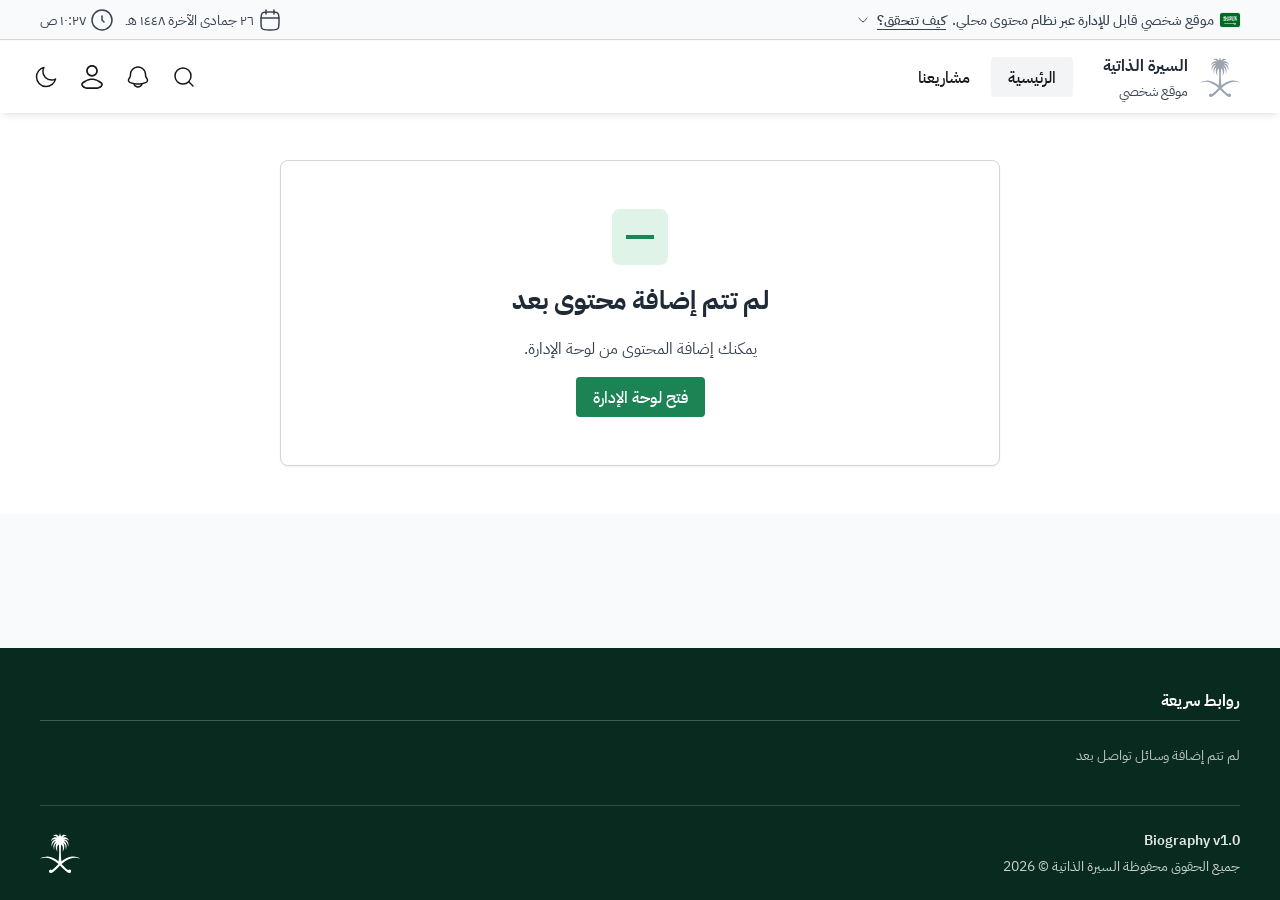
==== commit 6043c758: "Update showcase from Laragon demo" ====
--- a/index.html
+++ b/index.html
@@ -16,14 +16,56 @@
   </script>
   <title>السيرة الذاتية</title>
   <!-- Reusable NDS frontend toolkit is vendored locally under assets/vendor/nds/. -->
-  <link rel="icon" type="image/svg+xml" href="assets/images/site-mark.svg">
-  <link rel="stylesheet" href="css/nds-icons-full.css">
+  <link rel="icon" type="image/svg+xml" href="assets/images/site-mark.svg" data-site-favicon>
+  <link rel="stylesheet" href="css/nds-icons-full.css?v=nds-pulled-social-icons-20260528">
   <link rel="stylesheet" href="css/nds-hgi-rounded-stroke.css">
   <link rel="stylesheet" href="css/nds-local-components.css">
-  <link rel="stylesheet" href="css/custom.css?v=nds-notifications-20260526-itembadge">
+  <link rel="stylesheet" href="css/custom.css?v=biographyc-showcase-20260528">
 </head>
 <body data-page="home">
   <header class="site-header">
+    <div class="nds-topbar nds-content-wrapper" role="region" aria-label="شريط المعلومات">
+      <button class="nds-btn nds-menu-btn nds-digitalStamp-tab" type="button" aria-expanded="false" aria-controls="nds-digitalStamp">
+        <img class="nds-flag" src="assets/vendor/nds/icons/SAflag.min.svg" width="20" height="14" loading="lazy" alt="علم المملكة العربية السعودية">
+        <span class="nds-digitalStamp-lg-text nds-truncate" id="big-screen-text" data-shell-topbar-text>موقع شخصي قابل للإدارة عبر نظام محتوى محلي.</span>
+        <span class="nds-digitalStamp-sm-text nds-truncate" id="small-screen-text" data-shell-topbar-short-text>موقع شخصي قابل للإدارة.</span>
+        <span id="nds-digitalStamp-verify-text" class="nds-link nds-primary" data-shell-verify-label>كيف تتحقق؟</span>
+      </button>
+      <div class="nds-topbar-info">
+        <span id="nds-date" class="nds-text-icon" data-date-part aria-live="polite"></span>
+        <span id="nds-realTimeClock" class="nds-text-icon" data-time-part aria-live="polite"></span>
+      </div>
+    </div>
+    <div id="nds-digitalStamp" role="region" aria-label="معلومات التحقق من الموقع">
+      <div class="nds-content-wrapper">
+        <div class="nds-digitalStamp-notices">
+          <div class="nds-digitalStamp-card">
+            <div class="nds-digitalStamp-icon">
+              <i class="nds-icon nds-hgi-link-04" aria-hidden="true"></i>
+            </div>
+            <div class="nds-digitalStamp-content">
+              <div class="nds-digitalStamp-heading" data-shell-verify-title>تحقق من رابط الموقع قبل إدخال أي بيانات.</div>
+              <div class="nds-digitalStamp-description" data-shell-verify-description>استخدم الرابط الرسمي الذي يقدمه مالك الموقع، وتجنب الروابط المختصرة أو غير المعروفة.</div>
+            </div>
+          </div>
+          <div class="nds-digitalStamp-card">
+            <div class="nds-digitalStamp-icon">
+              <i class="nds-icon nds-hgi-square-lock-01" aria-hidden="true"></i>
+            </div>
+            <div class="nds-digitalStamp-content">
+              <div class="nds-digitalStamp-heading" data-shell-security-title>الاتصال الآمن يستخدم بروتوكول HTTPS.</div>
+              <div class="nds-digitalStamp-description" data-shell-security-description>تأكد من ظهور القفل في المتصفح عند استخدام نسخة منشورة على الاستضافة.</div>
+            </div>
+          </div>
+        </div>
+        <div class="nds-digitalStamp-register">
+          <img src="assets/images/site-mark.svg" width="31" height="31" alt="" loading="lazy" aria-hidden="true" data-site-mark>
+          <div>
+            <span data-shell-notice-text>هذا موقع شخصي مستقل وغير تابع لأي جهة حكومية.</span>
+          </div>
+        </div>
+      </div>
+    </div>
     <nav class="nds-main-nav nds-content-wrapper" id="ndsMainNav" aria-label="التنقل الرئيسي">
       <div class="site-container nds-nav-container">
         <a class="nds-brand nds-link" href="index.html" aria-label="الرئيسية">
@@ -33,14 +75,14 @@
             <span class="nds-brand-slogan">موقع شخصي</span>
           </span>
         </a>
-        <ul class="nds-nav-minimal">
+        <ul class="nds-nav-minimal" hidden>
           <li class="nds-mainNav-toggler nds-nav-item">
             <button class="nds-nav-link nds-btn nds-subtle nds-indicator" type="button" data-nav-toggle aria-label="فتح التنقل" aria-expanded="false" aria-controls="ndsNavCollapse">
               <i class="nds-icon nds-hgi-menu-01" aria-hidden="true"></i>
             </button>
           </li>
         </ul>
-        <div class="nds-collapse" id="ndsNavCollapse" data-nav-panel>
+        <div class="nds-collapse" id="ndsNavCollapse" data-nav-panel hidden>
           <div class="nds-collapse-content">
             <ul class="nds-nav-primary" data-nav-list>
               <li class="nds-nav-item">
@@ -59,7 +101,31 @@
                 <i class="nds-icon nds-hgi-arrow-down-01" aria-hidden="true"></i>
               </button>
             </div>
-            <ul class="header-actions nds-nav-actions" aria-label="أدوات الموقع">
+            <ul class="header-actions nds-nav-actions nds-nav-secondary" aria-label="أدوات الموقع">
+              <li class="nds-nav-item nds-dropdown nds-icon-only nds-search site-search-dropdown">
+                <button class="nds-nav-link nds-btn nds-subtle nds-indicator" type="button" title="بحث" aria-label="بحث">
+                  <i class="nds-icon nds-hgi-search-01" aria-hidden="true"></i>
+                  <span class="nds-label">بحث</span>
+                </button>
+                <div class="nds-dropdown-menu nds-fit">
+                  <div class="nds-dropdown-content">
+                    <div class="site-search-panel">
+                      <form class="nds-form-container nds-search-box site-search-box" role="search" data-site-search-form>
+                        <div class="nds-search-content">
+                          <div class="nds-form-control">
+                            <i class="nds-icon nds-hgi-search-01" aria-hidden="true"></i>
+                            <input type="text" class="nds-search-input site-search-input" name="q" placeholder="البحث في الموقع..." autocomplete="off" aria-label="البحث في الموقع">
+                          </div>
+                          <button type="submit" class="nds-btn nds-primary nds-search-btn" aria-label="بحث" title="بحث">
+                            <i class="nds-icon nds-hgi-search-01" aria-hidden="true"></i>
+                            <span class="nds-label">بحث</span>
+                          </button>
+                        </div>
+                      </form>
+                    </div>
+                  </div>
+                </div>
+              </li>
               <li class="nds-nav-item nds-dropdown nds-icon-only notification-dropdown" data-notifications-root>
                 <button class="nds-nav-link nds-btn nds-subtle nds-indicator notification-trigger" type="button" data-notifications-trigger aria-haspopup="true" aria-expanded="false" aria-label="الإشعارات" title="الإشعارات">
                   <i class="nds-icon nds-hgi-notification-02 nav-notification-icon" aria-hidden="true"></i>
@@ -82,7 +148,7 @@
                   </div>
                 </div>
               </li>
-              <li class="nds-nav-item nds-dropdown nds-icon-only nds-PAB admin-persona-dropdown">
+              <li class="nds-nav-item nds-dropdown nds-icon-only admin-persona-dropdown">
                 <a class="nds-nav-link nds-btn nds-subtle nds-indicator nav-admin-link header-admin-link" href="admin.html" aria-haspopup="true" aria-expanded="false" aria-label="الإدارة" title="الإدارة">
                   <span class="nds-avatar nds-sm admin-trigger-avatar" aria-hidden="true">
                     <img data-admin-trigger-avatar alt="" hidden>
@@ -209,7 +275,7 @@
           </div>
         </section>
 
-        <section class="nds-content-section">
+        <section class="nds-content-section" data-skills-section>
           <div class="site-container compact-content-container nds-section-wrapper">
             <div class="nds-section-head">
               <p class="nds-section-subtitle">المهارات</p>
@@ -239,32 +305,32 @@
     </section>
   </main>
 
-  <footer class="site-footer nds-footer nds-green" role="contentinfo" aria-label="تذييل الموقع">
-    <div class="site-container nds-footer-shell">
-      <nav class="nds-footer-content" aria-label="روابط التذييل">
-        <div class="nds-footer-column">
-          <h2 class="nds-footer-heading">روابط سريعة</h2>
-          <ul class="nds-footer-list" data-footer-links></ul>
-        </div>
-        <div class="nds-footer-column nds-footer-icons">
-          <h2 class="nds-footer-heading">وسائل التواصل</h2>
+  <footer class="site-footer nds-footer nds-content-wrapper nds-green" role="contentinfo" aria-label="تذييل الموقع">
+    <nav class="nds-footer-content" aria-label="تنقل التذييل">
+      <div class="nds-footer-column">
+        <h3 class="nds-footer-heading">روابط سريعة</h3>
+        <ul class="nds-footer-list" data-footer-links></ul>
+      </div>
+      <div class="nds-footer-column nds-footer-icons">
+        <div class="nds-footer-icon-group">
+          <h3 class="nds-footer-heading">وسائل التواصل</h3>
           <div class="nds-footer-icon-row" data-footer-social></div>
           <p class="nds-footer-empty" data-footer-social-empty>لم تتم إضافة وسائل تواصل بعد</p>
         </div>
-      </nav>
-      <hr class="nds-divider nds-lg">
-      <div class="nds-footer-bottom">
-        <div class="nds-footer-meta">
-          <span><span data-site-title>السيرة الذاتية</span> &copy; <span data-current-year></span></span>
-        </div>
-        <div class="nds-footer-logos">
-          <img class="nds-oncolor" src="assets/vendor/nds/images/palm_swords.svg" loading="lazy" width="40" height="40" alt="" aria-hidden="true">
-        </div>
+      </div>
+    </nav>
+    <hr class="nds-divider nds-lg">
+    <div class="nds-footer-bottom">
+      <div class="nds-footer-meta">
+        <span><span data-site-title>السيرة الذاتية</span> &copy; <span data-current-year></span></span>
+      </div>
+      <div class="nds-footer-logos">
+        <img class="nds-oncolor" src="assets/vendor/nds/images/palm_swords.svg" loading="lazy" width="40" height="40" alt="" aria-hidden="true">
       </div>
     </div>
   </footer>
 
-  <script src="js/default-data.js"></script>
+  <script src="js/default-data.js?v=nds-footer-copycat-20260528"></script>
   <script src="js/store.js"></script>
   <script src="assets/vendor/nds/components/js/nds-core.js"></script>
   <script src="assets/vendor/nds/components/js/nds-backdrop.js"></script>
@@ -276,6 +342,6 @@
   <script src="assets/vendor/nds/components/js/nds-forms.js"></script>
   <script src="assets/vendor/nds/components/js/nds-alert.js"></script>
   <script src="js/nds-local-components.js"></script>
-  <script src="js/app.js?v=nds-notifications-20260526-globalfeed"></script>
+  <script src="js/app.js?v=biographyc-showcase-20260528"></script>
 </body>
 </html>
--- a/css/nds-icons-full.css
+++ b/css/nds-icons-full.css
@@ -26,6 +26,7 @@
   --nds-icon-door-01: url("data:image/svg+xml;utf8,%3Csvg xmlns='http://www.w3.org/2000/svg' width='24' height='24' viewBox='0 0 24 24' fill='none'%3E%3Cpath d='M18 20C19.1046 20 20 19.1046 20 18V6C20 4.89543 19.1046 4 18 4' stroke='currentColor' stroke-linecap='round' stroke-linejoin='round' stroke-width='1.5'/%3E%3Cpath d='M4 6.84771V17.1523C4 18.7454 4 19.542 4.4645 20.0976C4.92899 20.6531 5.71415 20.7956 7.28446 21.0806L10.2845 21.6251C12.4701 22.0217 13.563 22.2201 14.2815 21.6215C15 21.023 15 19.9142 15 17.6968V6.30325C15 4.08578 15 2.97704 14.2815 2.37849C13.563 1.77994 12.4701 1.97827 10.2845 2.37495L7.28446 2.91941C5.71415 3.2044 4.92899 3.34689 4.4645 3.90244C4 4.45799 4 5.25457 4 6.84771Z' stroke='currentColor' stroke-linecap='round' stroke-linejoin='round' stroke-width='1.5'/%3E%3Cpath d='M11.625 12H11.5M11.75 12C11.75 12.1381 11.6381 12.25 11.5 12.25C11.3619 12.25 11.25 12.1381 11.25 12C11.25 11.8619 11.3619 11.75 11.5 11.75C11.6381 11.75 11.75 11.8619 11.75 12Z' stroke='currentColor' stroke-linecap='round' stroke-width='1.5'/%3E%3C/svg%3E");
   --nds-icon-eye: url("data:image/svg+xml;utf8,%3Csvg xmlns='http://www.w3.org/2000/svg' width='24' height='24' viewBox='0 0 24 24' fill='none'%3E%3Cpath d='M2 8C2 8 6.47715 3 12 3C17.5228 3 22 8 22 8' stroke='currentColor' stroke-linecap='round' stroke-width='1.5'/%3E%3Cpath d='M21.544 13.045C21.848 13.4713 22 13.6845 22 14C22 14.3155 21.848 14.5287 21.544 14.955C20.1779 16.8706 16.6892 21 12 21C7.31078 21 3.8221 16.8706 2.45604 14.955C2.15201 14.5287 2 14.3155 2 14C2 13.6845 2.15201 13.4713 2.45604 13.045C3.8221 11.1294 7.31078 7 12 7C16.6892 7 20.1779 11.1294 21.544 13.045Z' stroke='currentColor' stroke-width='1.5'/%3E%3Cpath d='M15 14C15 12.3431 13.6569 11 12 11C10.3431 11 9 12.3431 9 14C9 15.6569 10.3431 17 12 17C13.6569 17 15 15.6569 15 14Z' stroke='currentColor' stroke-width='1.5'/%3E%3C/svg%3E");
   --nds-icon-facebook-02: url("data:image/svg+xml;utf8,%3Csvg xmlns='http://www.w3.org/2000/svg' width='24' height='24' viewBox='0 0 24 24' fill='none'%3E%3Cpath d='M6.18182 10.3333C5.20406 10.3333 5 10.5252 5 11.4444V13.1111C5 14.0304 5.20406 14.2222 6.18182 14.2222H8.54545V20.8889C8.54545 21.8081 8.74951 22 9.72727 22H12.0909C13.0687 22 13.2727 21.8081 13.2727 20.8889V14.2222H15.9267C16.6683 14.2222 16.8594 14.0867 17.0631 13.4164L17.5696 11.7497C17.9185 10.6014 17.7035 10.3333 16.4332 10.3333H13.2727V7.55556C13.2727 6.94191 13.8018 6.44444 14.4545 6.44444H17.8182C18.7959 6.44444 19 6.25259 19 5.33333V3.11111C19 2.19185 18.7959 2 17.8182 2H14.4545C11.191 2 8.54545 4.48731 8.54545 7.55556V10.3333H6.18182Z' stroke='currentColor' fill-rule='evenodd' stroke-linejoin='round' stroke-width='1.5'/%3E%3C/svg%3E");
+  --nds-icon-github: url("data:image/svg+xml;utf8,%3Csvg%20xmlns%3D'http%3A%2F%2Fwww.w3.org%2F2000%2Fsvg'%20width%3D'24'%20height%3D'24'%20viewBox%3D'0%200%2024%2024'%20fill%3D'none'%3E%3Cpath%20d%3D'M12%202.8a9.3%209.3%200%200%200-2.9%2018.1c.5.1.7-.2.7-.5v-1.8c-2.9.6-3.5-1.2-3.5-1.2-.5-1.2-1.1-1.5-1.1-1.5-.9-.6.1-.6.1-.6%201%20.1%201.6%201.1%201.6%201.1.9%201.5%202.4%201.1%202.9.8.1-.7.4-1.1.7-1.4-2.3-.3-4.7-1.2-4.7-5.2%200-1.1.4-2.1%201.1-2.8-.1-.3-.5-1.4.1-2.8%200%200%20.9-.3%202.9%201.1.8-.2%201.7-.3%202.6-.3s1.8.1%202.6.3c2-1.4%202.9-1.1%202.9-1.1.6%201.4.2%202.5.1%202.8.7.8%201.1%201.7%201.1%202.8%200%204-2.4%204.9-4.7%205.2.4.3.7%201%20.7%202v2.9c0%20.3.2.6.7.5A9.3%209.3%200%200%200%2012%202.8Z'%20fill%3D'currentColor'%2F%3E%3C%2Fsvg%3E");
   --nds-icon-google-play: url("data:image/svg+xml;utf8,%3Csvg xmlns='http://www.w3.org/2000/svg' viewBox='0 0 24 24' fill='none'%3E%3Cpath d='M3.94839 2L13.5662 11.3571L16.2007 8.77615L4.54228 2.17831C4.3507 2.06569 4.13997 2.00938 3.94839 2ZM3.14368 2.43169C3.05747 2.58192 3 2.76023 3 2.95731V21.1365C3 21.2867 3.02874 21.4181 3.08621 21.5308L12.9244 11.9578L3.14368 2.43169ZM17.0053 9.21731L14.1889 11.9672L17.0053 14.6982L20.4443 12.7649C20.9329 12.4833 21 12.1361 21 11.9484C21 11.6387 20.7988 11.3477 20.4539 11.1694C20.157 11.0192 17.9824 9.771 16.9957 9.20785L17.0053 9.21731ZM13.5662 12.5772L3.87176 22C4.0346 22 4.20702 21.9531 4.36986 21.8686C4.75309 21.6528 12.4358 17.298 12.4358 17.298L16.2294 15.1675L13.5758 12.5866L13.5662 12.5772Z' fill='currentColor'/%3E%3C/svg%3E");
   --nds-icon-headphones: url("data:image/svg+xml;utf8,%3Csvg xmlns='http://www.w3.org/2000/svg' width='24' height='24' viewBox='0 0 24 24' fill='none'%3E%3Cpath d='M20.0849 17C20.5849 15.5 21 13.4368 21 12C21 7.02944 16.9706 3 12 3C7.02944 3 3 7.02944 3 12C3 13.4368 3.41512 15.5 3.91512 17' stroke='currentColor' stroke-linecap='round' stroke-linejoin='round' stroke-width='1.5'/%3E%3Cpath d='M8.97651 19.6043L7.23857 14.6127C7.05341 14.1466 6.4617 13.9131 5.97493 14.0297C4.46441 14.5333 3.6462 16.1718 4.14742 17.6895L4.58543 19.0158C5.08664 20.5334 6.71747 21.3555 8.22799 20.8519C8.68896 20.6556 9.10449 20.0897 8.97651 19.6043Z' stroke='currentColor' stroke-linecap='round' stroke-linejoin='round' stroke-width='1.5'/%3E%3Cpath d='M15.0235 19.6043L16.7614 14.6127C16.9466 14.1466 17.5383 13.9131 18.0251 14.0297C19.5356 14.5333 20.3538 16.1718 19.8526 17.6895L19.4146 19.0158C18.9134 20.5334 17.2825 21.3555 15.772 20.8519C15.311 20.6556 14.8955 20.0897 15.0235 19.6043Z' stroke='currentColor' stroke-linecap='round' stroke-linejoin='round' stroke-width='1.5'/%3E%3C/svg%3E");
   --nds-icon-help-circle: url("data:image/svg+xml;utf8,%3Csvg xmlns='http://www.w3.org/2000/svg' viewBox='0 0 24 24' fill='none'%3E%3Cpath fill-rule='evenodd' clip-rule='evenodd' d='M12 2.75C6.89137 2.75 2.75 6.89137 2.75 12C2.75 17.1086 6.89137 21.25 12 21.25C17.1086 21.25 21.25 17.1086 21.25 12C21.25 6.89137 17.1086 2.75 12 2.75ZM1.25 12C1.25 6.06294 6.06294 1.25 12 1.25C17.9371 1.25 22.75 6.06294 22.75 12C22.75 17.9371 17.9371 22.75 12 22.75C6.06294 22.75 1.25 17.9371 1.25 12ZM12 7.75C11.3096 7.75 10.75 8.30964 10.75 9C10.75 9.41421 10.4142 9.75 10 9.75C9.58579 9.75 9.25 9.41421 9.25 9C9.25 7.48122 10.4812 6.25 12 6.25C13.5188 6.25 14.75 7.48122 14.75 9C14.75 9.54634 14.5899 10.0576 14.3138 10.4866C14.1409 10.7554 13.9387 11.0119 13.7523 11.2436L13.6517 11.3683L13.6517 11.3684C13.497 11.5598 13.3551 11.7355 13.2239 11.9158C12.9003 12.3605 12.75 12.6947 12.75 13V13.5C12.75 13.9142 12.4142 14.25 12 14.25C11.5858 14.25 11.25 13.9142 11.25 13.5V13C11.25 12.2007 11.6424 11.5398 12.011 11.0333C12.1667 10.8192 12.3373 10.6082 12.4925 10.4162L12.4925 10.4162L12.5836 10.3033C12.7688 10.0731 12.9265 9.87065 13.0524 9.67495C13.1774 9.48068 13.25 9.24996 13.25 9C13.25 8.30964 12.6904 7.75 12 7.75ZM11.9922 16C11.4399 16 10.9922 16.4477 10.9922 17C10.9922 17.5523 11.4399 18 11.9922 18H12.0012C12.5535 18 13.0012 17.5523 13.0012 17C13.0012 16.4477 12.5535 16 12.0012 16H11.9922Z' fill='currentColor'/%3E%3C/svg%3E");
@@ -33,6 +34,7 @@
   --nds-icon-huawei: url("data:image/svg+xml;utf8,%3Csvg xmlns='http://www.w3.org/2000/svg' viewBox='0 0 24 24' fill='none'%3E%3Cpath fill-rule='evenodd' clip-rule='evenodd' d='M16.3743 2H7.62542C3.49487 2 2 3.51655 2 7.62741V16.3726C2 20.4988 3.51847 22 7.62542 22H16.3743C20.5049 22 21.9997 20.4834 21.9997 16.3726V7.62741C22.0233 3.51655 20.5049 2 16.3743 2ZM5.95746 12.0154H6.4846V14.6251H5.95746V13.5704H4.7537V14.6251H4.22656V12.0154H4.7537V13.0701H5.95746V12.0154ZM8.95506 13.5012C8.95506 13.9169 8.74263 14.1555 8.36498 14.1555C7.98733 14.1555 7.7749 13.9246 7.7749 13.4858V12.0077H7.24777V13.5089C7.24777 14.2402 7.64902 14.6713 8.36498 14.6713C9.08094 14.6713 9.5058 14.2556 9.5058 13.4858V12.0077H8.97866V13.5089H8.95506V13.5012ZM15.084 13.8014L14.4939 12.0077H14.0533L13.4633 13.8014L12.8968 12.0077H12.3303L13.2351 14.6174H13.6757L14.2658 12.893L14.8558 14.6174H15.2964L16.2012 12.0077H15.6505L15.084 13.8014ZM17.1768 13.5012H18.1445V13.0162H17.1768V12.485H18.593V12H16.6733V14.6097H18.656V14.1247H17.2004V13.4935H17.1768V13.5012ZM19.2618 14.6251H19.7889V12.0154H19.2618V14.6251ZM10.5365 14.0708L10.3083 14.6174H9.75757L10.8984 12.0077H11.3626L12.5034 14.6174H11.9527L11.7245 14.0708H10.5365ZM10.7253 13.6166H11.5278L11.1265 12.6928L10.7253 13.6166ZM12.0077 8.68206C10.1746 8.68206 8.67969 7.18091 8.67969 5.34873H9.14388C9.14388 6.92687 10.4263 8.21247 12.0077 8.21247C13.5891 8.21247 14.8716 6.92687 14.8716 5.34873C15.3358 7.18091 13.8409 8.68206 12.0077 8.68206Z' fill='currentColor'/%3E%3C/svg%3E");
   --nds-icon-identity-card: url("data:image/svg+xml;utf8,%3Csvg xmlns='http://www.w3.org/2000/svg' width='24' height='24' viewBox='0 0 24 24' fill='none'%3E%3Cpath d='M14 3.5H10C6.22876 3.5 4.34315 3.5 3.17157 4.67157C2 5.84315 2 7.72876 2 11.5V12.5C2 16.2712 2 18.1569 3.17157 19.3284C4.34315 20.5 6.22876 20.5 10 20.5H14C17.7712 20.5 19.6569 20.5 20.8284 19.3284C22 18.1569 22 16.2712 22 12.5V11.5C22 7.72876 22 5.84315 20.8284 4.67157C19.6569 3.5 17.7712 3.5 14 3.5Z' stroke='currentColor' stroke-linejoin='round' stroke-width='1.5'/%3E%3Cpath d='M5 16C6.03569 13.4189 9.89616 13.2491 11 16' stroke='currentColor' stroke-linecap='round' stroke-width='1.5'/%3E%3Cpath d='M9.75 9.75C9.75 10.7165 8.9665 11.5 8 11.5C7.0335 11.5 6.25 10.7165 6.25 9.75C6.25 8.7835 7.0335 8 8 8C8.9665 8 9.75 8.7835 9.75 9.75Z' stroke='currentColor' stroke-width='1.5'/%3E%3Cpath d='M14 8.5H19M14 12H19M14 15.5H16.5' stroke='currentColor' stroke-linecap='round' stroke-linejoin='round' stroke-width='1.5'/%3E%3C/svg%3E");
   --nds-icon-information-circle: url("data:image/svg+xml;utf8,%3Csvg xmlns='http://www.w3.org/2000/svg' width='24' height='24' viewBox='0 0 24 24' fill='none'%3E%3Ccircle cx='12' cy='12' r='10' stroke='currentColor' stroke-linecap='round' stroke-linejoin='round' stroke-width='1.5'/%3E%3Cpath d='M12 16V12' stroke='currentColor' stroke-linecap='round' stroke-linejoin='round' stroke-width='1.5'/%3E%3Cpath d='M12.125 8.25H12M12.25 8.25C12.25 8.11193 12.1381 8 12 8C11.8619 8 11.75 8.11193 11.75 8.25C11.75 8.38807 11.8619 8.5 12 8.5C12.1381 8.5 12.25 8.38807 12.25 8.25Z' stroke='currentColor' stroke-linecap='round' stroke-linejoin='round' stroke-width='1.5'/%3E%3C/svg%3E");
+  --nds-icon-instagram: url("data:image/svg+xml;utf8,%3Csvg%20xmlns%3D'http%3A%2F%2Fwww.w3.org%2F2000%2Fsvg'%20width%3D'24'%20height%3D'24'%20viewBox%3D'0%200%2024%2024'%20fill%3D'none'%3E%3Crect%20x%3D'3'%20y%3D'3'%20width%3D'18'%20height%3D'18'%20rx%3D'5'%20stroke%3D'currentColor'%20stroke-width%3D'1.5'%2F%3E%3Ccircle%20cx%3D'12'%20cy%3D'12'%20r%3D'4'%20stroke%3D'currentColor'%20stroke-width%3D'1.5'%2F%3E%3Ccircle%20cx%3D'17'%20cy%3D'7'%20r%3D'1.25'%20fill%3D'currentColor'%2F%3E%3C%2Fsvg%3E");
   --nds-icon-link-04: url("data:image/svg+xml;utf8,%3Csvg xmlns='http://www.w3.org/2000/svg' width='24' height='24' viewBox='0 0 24 24' fill='none'%3E%3Cpath d='M10 13.229C10.1416 13.4609 10.3097 13.6804 10.5042 13.8828C11.7117 15.1395 13.5522 15.336 14.9576 14.4722C15.218 14.3121 15.4634 14.1157 15.6872 13.8828L18.9266 10.5114C20.3578 9.02184 20.3578 6.60676 18.9266 5.11718C17.4953 3.6276 15.1748 3.62761 13.7435 5.11718L13.03 5.85978' stroke='currentColor' stroke-linecap='round' stroke-width='1.5'/%3E%3Cpath d='M10.9703 18.14L10.2565 18.8828C8.82526 20.3724 6.50471 20.3724 5.07345 18.8828C3.64218 17.3932 3.64218 14.9782 5.07345 13.4886L8.31287 10.1172C9.74413 8.62761 12.0647 8.6276 13.4959 10.1172C13.6904 10.3195 13.8584 10.539 14 10.7708' stroke='currentColor' stroke-linecap='round' stroke-width='1.5'/%3E%3C/svg%3E");
   --nds-icon-link-square-02: url("data:image/svg+xml;utf8,%3Csvg xmlns='http://www.w3.org/2000/svg' width='24' height='24' viewBox='0 0 24 24' fill='none'%3E%3Cpath d='M11.0991 3.00012C7.45013 3.00669 5.53932 3.09629 4.31817 4.31764C3.00034 5.63568 3.00034 7.75704 3.00034 11.9997C3.00034 16.2424 3.00034 18.3638 4.31817 19.6818C5.63599 20.9999 7.75701 20.9999 11.9991 20.9999C16.241 20.9999 18.3621 20.9999 19.6799 19.6818C20.901 18.4605 20.9906 16.5493 20.9972 12.8998' stroke='currentColor' stroke-linecap='round' stroke-linejoin='round' stroke-width='1.5'/%3E%3Cpath d='M20.556 3.49612L11.0487 13.0586M20.556 3.49612C20.062 3.00151 16.7343 3.04761 16.0308 3.05762M20.556 3.49612C21.05 3.99074 21.0039 7.32273 20.9939 8.02714' stroke='currentColor' stroke-linecap='round' stroke-linejoin='round' stroke-width='1.5'/%3E%3C/svg%3E");
   --nds-icon-linkedin-02: url("data:image/svg+xml;utf8,%3Csvg xmlns='http://www.w3.org/2000/svg' width='24' height='24' viewBox='0 0 24 24' fill='none'%3E%3Cpath d='M4.5 9.5H4C3.05719 9.5 2.58579 9.5 2.29289 9.79289C2 10.0858 2 10.5572 2 11.5V20C2 20.9428 2 21.4142 2.29289 21.7071C2.58579 22 3.05719 22 4 22H4.5C5.44281 22 5.91421 22 6.20711 21.7071C6.5 21.4142 6.5 20.9428 6.5 20V11.5C6.5 10.5572 6.5 10.0858 6.20711 9.79289C5.91421 9.5 5.44281 9.5 4.5 9.5Z' stroke='currentColor' stroke-width='1.5'/%3E%3Cpath d='M6.5 4.25C6.5 5.49264 5.49264 6.5 4.25 6.5C3.00736 6.5 2 5.49264 2 4.25C2 3.00736 3.00736 2 4.25 2C5.49264 2 6.5 3.00736 6.5 4.25Z' stroke='currentColor' stroke-width='1.5'/%3E%3Cpath d='M12.326 9.5H11.5C10.5572 9.5 10.0858 9.5 9.79289 9.79289C9.5 10.0858 9.5 10.5572 9.5 11.5V20C9.5 20.9428 9.5 21.4142 9.79289 21.7071C10.0858 22 10.5572 22 11.5 22H12C12.9428 22 13.4142 22 13.7071 21.7071C14 21.4142 14 20.9428 14 20L14.0001 16.5001C14.0001 14.8433 14.5281 13.5001 16.0879 13.5001C16.8677 13.5001 17.5 14.1717 17.5 15.0001V19.5001C17.5 20.4429 17.5 20.9143 17.7929 21.2072C18.0857 21.5001 18.5572 21.5001 19.5 21.5001H19.9987C20.9413 21.5001 21.4126 21.5001 21.7055 21.2073C21.9984 20.9145 21.9985 20.4432 21.9987 19.5006L22.0001 14.0002C22.0001 11.515 19.6364 9.50024 17.2968 9.50024C15.9649 9.50024 14.7767 10.1531 14.0001 11.174C14 10.5439 14 10.2289 13.8632 9.995C13.7765 9.84686 13.6531 9.72353 13.505 9.63687C13.2711 9.5 12.9561 9.5 12.326 9.5Z' stroke='currentColor' stroke-linejoin='round' stroke-width='1.5'/%3E%3C/svg%3E");
@@ -111,11 +113,13 @@
 .nds-hgi-door-01 { --nds-icon: var(--nds-icon-door-01); }
 .nds-hgi-eye { --nds-icon: var(--nds-icon-eye); }
 .nds-hgi-facebook-02 { --nds-icon: var(--nds-icon-facebook-02); }
+.nds-hgi-github { --nds-icon: var(--nds-icon-github); }
 .nds-hgi-headphones { --nds-icon: var(--nds-icon-headphones); }
 .nds-hgi-help-circle { --nds-icon: var(--nds-icon-help-circle); }
 .nds-hgi-highlighter { --nds-icon: var(--nds-icon-highlighter); }
 .nds-hgi-identity-card { --nds-icon: var(--nds-icon-identity-card); }
 .nds-hgi-information-circle { --nds-icon: var(--nds-icon-information-circle); }
+.nds-hgi-instagram { --nds-icon: var(--nds-icon-instagram); }
 .nds-hgi-link-04 { --nds-icon: var(--nds-icon-link-04); }
 .nds-hgi-link-square-02 { --nds-icon: var(--nds-icon-link-square-02); }
 .nds-hgi-linkedin-02 { --nds-icon: var(--nds-icon-linkedin-02); }
--- a/css/custom.css
+++ b/css/custom.css
@@ -1066,18 +1066,35 @@
 }
 
 .site-footer {
+  position: relative;
+  z-index: 3;
+  padding-block: var(--spacing-5xl) var(--spacing-3xl);
   background: var(--colors-primary-sa-flag-900);
   color: rgba(255, 255, 255, 0.86);
+  font-size: 14px;
+  line-height: 20px;
 }
 
 .nds-footer-shell {
   padding-block: var(--spacing-5xl) var(--spacing-3xl);
 }
 
+.site-footer > .nds-footer-content,
+.site-footer > .nds-footer-bottom {
+  width: min(100% - var(--site-gutter), var(--site-max-width));
+  margin-inline: auto;
+}
+
+.site-footer > .nds-divider {
+  width: min(100% - var(--site-gutter), var(--site-max-width));
+  margin-inline: auto;
+  margin-block: var(--spacing-5xl) var(--spacing-3xl);
+}
+
 .nds-footer-content {
   display: grid;
-  grid-template-columns: minmax(220px, 1fr) minmax(260px, auto);
-  gap: var(--spacing-5xl);
+  grid-template-columns: repeat(auto-fit, minmax(180px, 1fr));
+  gap: var(--spacing-4xl) var(--spacing-5xl);
   align-items: start;
 }
 
@@ -1087,11 +1104,22 @@
 }
 
 .nds-footer-heading {
+  display: grid;
+  gap: var(--spacing-md);
   margin: 0;
+  padding-block-end: var(--spacing-md);
   color: var(--text-oncolor-primary);
-  font-size: var(--typo-text-lg-FS);
-  line-height: var(--typo-text-lg-LH);
+  font-size: 16px;
+  line-height: 24px;
   font-weight: 700;
+}
+
+.nds-footer-heading::after {
+  content: "";
+  display: block;
+  width: 100%;
+  height: 1px;
+  background: rgba(255, 255, 255, 0.22);
 }
 
 .nds-footer-list {
@@ -1104,8 +1132,17 @@
 
 .nds-footer-link,
 .site-footer .nds-link {
+  display: inline-flex;
+  align-items: center;
+  gap: var(--spacing-sm);
   color: rgba(255, 255, 255, 0.86);
   text-decoration: none;
+}
+
+.nds-footer-link .nds-label,
+.site-footer .nds-link .nds-label {
+  font-size: 14px;
+  line-height: 20px;
 }
 
 .nds-footer-link:hover,
@@ -1116,40 +1153,102 @@
 }
 
 .nds-footer-icons {
-  justify-self: end;
-  min-width: min(100%, 280px);
+  justify-self: stretch;
+  min-width: 0;
+}
+
+.nds-footer-icon-group {
+  display: grid;
+  gap: var(--spacing-lg);
+}
+
+.nds-footer-icon-group + .nds-footer-icon-group {
+  margin-block-start: var(--spacing-xl);
 }
 
 .nds-footer-icon-row {
   display: flex;
   flex-wrap: wrap;
   gap: var(--spacing-lg);
-  padding-block-start: var(--spacing-lg);
-  border-block-start: 1px solid rgba(255, 255, 255, 0.18);
 }
 
 .footer-social-link {
-  --btn-size: 50px;
+  --btn-size: 40px;
   --btn-border: rgba(255, 255, 255, 0.44);
   --btn-bg-hover: rgba(255, 255, 255, 0.12);
+  width: 40px;
+  height: 40px;
+  min-width: 40px;
+  min-height: 40px;
   color: var(--text-oncolor-primary);
+}
+
+.footer-social-link.nds-xl {
+  --btn-size: 40px;
+}
+
+.site-footer .footer-social-link > :is(svg, .nds-icon, .hgi) {
+  display: block;
+  flex: 0 0 auto;
+  width: 24px;
+  height: 24px;
+}
+
+.site-footer .footer-social-link > :is(.nds-icon, .hgi) {
+  font-size: 24px;
+  line-height: 24px;
+}
+
+.site-footer .footer-icon-img {
+  width: 24px;
+  height: 24px;
+  object-fit: contain;
+}
+
+.site-footer .nds-btn.nds-secondary-outline {
+  border-color: rgba(255, 255, 255, 0.44);
+  color: var(--text-oncolor-primary);
+}
+
+.site-footer .nds-btn.nds-secondary-outline.nds-icon-only {
+  --btn-size: 40px;
+  width: 40px;
+  height: 40px;
+  min-width: 40px;
+  min-height: 40px;
+}
+
+.site-footer .nds-btn.nds-secondary-outline:is(:hover, :focus-visible) {
+  border-color: rgba(255, 255, 255, 0.72);
+  background: rgba(255, 255, 255, 0.12);
 }
 
 .site-footer .contact-icon {
   width: 24px;
   height: 24px;
+  min-width: 24px;
+  min-height: 24px;
   background: transparent;
   color: currentColor;
+  font-size: 24px;
+  line-height: 24px;
+}
+
+.site-footer :is(.nds-icon, .hgi)::before {
+  width: 24px;
+  height: 24px;
 }
 
 .site-footer .contact-icon svg {
-  width: var(--site-icon-size);
-  height: var(--site-icon-size);
+  width: 24px;
+  height: 24px;
 }
 
 .nds-footer-empty {
   margin: 0;
   color: rgba(255, 255, 255, 0.72);
+  font-size: 14px;
+  line-height: 20px;
 }
 
 .nds-divider {
@@ -1166,10 +1265,36 @@
   gap: var(--spacing-xl);
 }
 
+.admin-check-stack {
+  display: flex;
+  flex-wrap: wrap;
+  gap: var(--spacing-lg);
+  align-items: center;
+}
+
 .nds-footer-meta {
   display: grid;
-  gap: var(--spacing-xs);
+  gap: var(--spacing-sm);
   color: rgba(255, 255, 255, 0.78);
+}
+
+.nds-footer-legal {
+  display: grid;
+  gap: var(--spacing-sm);
+}
+
+.nds-footer-policy,
+.nds-footer-links {
+  display: flex;
+  flex-wrap: wrap;
+  gap: var(--spacing-xs) var(--spacing-sm);
+  align-items: center;
+}
+
+.footer-policy-separator {
+  color: rgba(255, 255, 255, 0.66);
+  font-size: 14px;
+  line-height: 20px;
 }
 
 .footer-version {
@@ -1180,23 +1305,47 @@
 .footer-disclaimer {
   max-width: 760px;
   color: rgba(255, 255, 255, 0.72);
-  font-size: var(--typo-text-sm-FS);
-  line-height: var(--typo-text-sm-LH);
+  font-size: 14px;
+  line-height: 20px;
 }
 
 .nds-footer-logos {
   display: flex;
   align-items: center;
   gap: var(--spacing-xl);
+  flex-wrap: wrap;
+  justify-content: flex-end;
+}
+
+.nds-footer-logos .nds-link {
+  color: var(--text-oncolor-primary);
+  display: inline-flex;
+  align-items: center;
+  justify-content: center;
+  border-radius: var(--radius-sm);
+  transition: transform 180ms ease, opacity 180ms ease, filter 180ms ease;
+  will-change: transform;
+}
+
+.nds-footer-logos .nds-link:is(:hover, :focus-visible) {
+  transform: translateY(-2px) scale(1.04);
+  text-decoration: none;
+  opacity: 1;
 }
 
 .nds-footer-logos :is(img, .footer-mark) {
-  width: 40px;
+  width: auto;
   height: 40px;
+  transition: filter 180ms ease, opacity 180ms ease;
 }
 
 .nds-footer-logos img {
   object-fit: contain;
+  filter: brightness(0) invert(1);
+}
+
+.nds-footer-logos .nds-link:is(:hover, :focus-visible) img {
+  filter: brightness(0) invert(1) drop-shadow(0 8px 16px rgba(0, 0, 0, 0.22));
 }
 
 .nds-footer-logos .footer-mark {
@@ -1968,26 +2117,27 @@
 }
 
 .contact-editor-item {
-  overflow: visible;
-  background: var(--background-default);
+  overflow: hidden;
+  background: var(--background-card);
 }
 
 .contact-accordion-header {
   min-height: 56px;
   display: grid;
-  grid-template-columns: minmax(0, 1fr) auto;
-  align-items: center;
-  gap: var(--spacing-xs);
-  border-block-end: 1px solid var(--colors-neutral-200);
-  background: var(--colors-neutral-50);
+  grid-template-columns: auto minmax(0, 1fr) auto;
+  align-items: stretch;
+  gap: 0;
+  background: var(--background-card);
 }
 
 .contact-accordion-btn {
   width: 100%;
+  min-width: 0;
   min-height: 56px;
   justify-content: space-between;
   border-radius: 0;
   padding-inline: var(--spacing-xl);
+  color: var(--text-display);
   text-align: start;
 }
 
@@ -2000,18 +2150,6 @@
   white-space: nowrap;
 }
 
-.contact-accordion-arrow {
-  width: 20px;
-  height: 20px;
-  flex: 0 0 auto;
-  color: var(--text-secondary-paragraph);
-  transition: transform var(--nds-transition);
-}
-
-.contact-accordion-btn[aria-expanded="true"] .contact-accordion-arrow {
-  transform: rotate(180deg);
-}
-
 .contact-accordion-collapse {
   display: grid;
   grid-template-rows: 0fr;
@@ -2036,11 +2174,13 @@
 .contact-accordion-body {
   padding: var(--spacing-xl);
   background: var(--background-default);
+  border-block-start: 1px solid var(--divider-color);
 }
 
 .contact-accordion-collapse:not([data-state~="open"]) .contact-accordion-body {
   visibility: hidden;
   padding-block: 0;
+  border-block-start: 0;
 }
 
 .contact-delete-btn {
@@ -2240,6 +2380,13 @@
   grid-template-columns: minmax(0, 1fr) 40px;
   gap: var(--spacing-sm);
   align-items: stretch;
+}
+
+.showcase-login-hint {
+  margin: var(--spacing-xs) 0 0;
+  color: var(--text-default-secondary);
+  font-size: var(--font-size-text-sm);
+  line-height: var(--line-heights-text-sm);
 }
 
 .login-captcha-question {
@@ -2410,6 +2557,12 @@
   letter-spacing: 0;
 }
 
+.admin-select-option[data-state~="selected"] {
+  background: var(--colors-primary-sa-flag-50);
+  color: var(--colors-primary-sa-flag-700);
+  font-weight: 700;
+}
+
 .select-control {
   position: relative;
   align-items: center;
@@ -2476,8 +2629,8 @@
 }
 
 .admin-template-item {
-  overflow: visible;
-  background: var(--background-default);
+  overflow: hidden;
+  background: var(--background-card);
 }
 
 .admin-template-item > .nds-card-content {
@@ -2489,12 +2642,16 @@
 .admin-template-item .editor-item-head {
   min-height: 56px;
   display: grid;
+  grid-template-columns: auto minmax(0, 1fr) auto;
+  align-items: stretch;
+  gap: 0;
+  padding: 0;
+  background: var(--background-card);
+}
+
+.admin-template-header.sortable-editor-header:not(:has(.editor-drag-handle)),
+.admin-template-item .editor-item-head.sortable-editor-header:not(:has(.editor-drag-handle)) {
   grid-template-columns: minmax(0, 1fr) auto;
-  align-items: center;
-  gap: var(--spacing-xs);
-  padding: 0;
-  border-block-end: 1px solid var(--colors-neutral-200);
-  background: var(--colors-neutral-50);
 }
 
 .admin-template-header > h3,
@@ -2505,16 +2662,30 @@
 .admin-template-body,
 .admin-template-item .editor-accordion-content {
   padding: var(--spacing-xl);
+  border-block-start: 1px solid var(--divider-color);
   background: var(--background-default);
 }
 
 .admin-template-item .editor-accordion-collapse:not([data-state~="open"]) .editor-accordion-content,
 .admin-template-item .editor-accordion-collapse:not([data-state~="open"]) .admin-template-body {
   visibility: hidden;
-  padding-block: 0;
-}
-
-.admin-template-item[data-state="closed"] > :not(.admin-template-header) {
+  padding: 0 !important;
+  border-block-start: 0;
+}
+
+.admin-template-item .editor-accordion-collapse:not([data-state~="open"]) {
+  block-size: auto;
+  min-block-size: 0;
+  max-block-size: none;
+  margin: 0;
+  border: 0;
+}
+
+.admin-template-item .editor-accordion-collapse:not([data-state~="open"]) .compact-editor-body {
+  padding-block-start: 0;
+}
+
+.admin-template-item[data-hero-slide-index][data-state="closed"] > :not(.admin-template-header) {
   display: none;
 }
 
@@ -2695,6 +2866,12 @@
   .nds-footer-bottom {
     justify-content: center;
     padding-block: var(--spacing-xl);
+  }
+
+  .nds-footer-policy,
+  .nds-footer-links,
+  .nds-footer-logos {
+    justify-content: flex-start;
   }
 
   .nds-modal.nds-card {
@@ -2918,6 +3095,7 @@
   position: relative;
 }
 
+.site-search-dropdown.nds-icon-only > .nds-nav-link .nds-label,
 .notification-dropdown.nds-icon-only > .notification-trigger .nds-label,
 .admin-persona-dropdown.nds-icon-only > .header-admin-link .nds-label {
   position: absolute;
@@ -2934,6 +3112,7 @@
   height: var(--site-header-icon-size);
 }
 
+.site-search-dropdown > .nds-nav-link,
 .notification-trigger,
 .header-admin-link {
   --btn-size: 40px;
@@ -3639,6 +3818,14 @@
   gap: var(--spacing-lg);
 }
 
+body[data-page="admin"] .admin-panel[data-admin-panel="home"] .compact-editor-list {
+  max-width: 920px;
+}
+
+body[data-page="admin"] .admin-panel[data-admin-panel="home"] .compact-editor-item {
+  width: 100%;
+}
+
 .compact-editor-item {
   background: var(--background-card);
 }
@@ -3856,30 +4043,51 @@
 
 /* === 2026-05-22 Admin editor ordering update === */
 .editor-accordion-btn {
+  --btn-radius: 0;
   width: 100%;
   min-width: 0;
   min-height: 56px;
+  align-self: stretch;
   justify-content: space-between;
+  border: 0;
   border-radius: 0;
+  padding-block: 0;
   padding-inline: var(--spacing-xl);
+  color: var(--text-display);
+  background: transparent;
   text-align: start;
 }
 
-.editor-accordion-arrow {
-  width: 20px;
-  height: 20px;
-  flex: 0 0 auto;
-  color: var(--text-secondary-paragraph);
-  transition: transform var(--nds-transition);
-}
-
-.editor-accordion-btn[aria-expanded="true"] .editor-accordion-arrow {
-  transform: rotate(180deg);
+.editor-accordion-btn:is(:hover, :focus-visible),
+.contact-accordion-btn:is(:hover, :focus-visible) {
+  background: var(--colors-neutral-50);
+  color: var(--text-display);
+}
+
+.editor-accordion-btn .nds-card-title,
+.contact-accordion-title {
+  min-width: 0;
+  overflow: hidden;
+  color: var(--text-display);
+  font-size: var(--typo-text-md-FS);
+  font-weight: 600;
+  line-height: var(--typo-text-md-LH);
+  text-overflow: ellipsis;
+  white-space: nowrap;
+}
+
+.editor-accordion-btn.nds-accordion-btn::after,
+.contact-accordion-btn.nds-accordion-btn::after {
+  display: block;
+  margin-inline-start: var(--spacing-md);
 }
 
 .editor-accordion-collapse {
   display: grid;
   grid-template-rows: 0fr;
+  block-size: auto;
+  min-block-size: 0;
+  max-block-size: none;
   overflow: clip;
   transition: grid-template-rows var(--nds-transition);
 }
@@ -3897,7 +4105,7 @@
 .editor-accordion-content .compact-editor-body {
   display: grid;
   gap: var(--spacing-lg);
-  padding-block-start: var(--spacing-lg);
+  padding-block-start: 0;
 }
 
 .editor-accordion-collapse:not([data-state~="open"]) .compact-editor-body {
@@ -3906,6 +4114,12 @@
 
 .editor-accordion-collapse[data-state~="open"] .editor-accordion-content {
   overflow: visible;
+}
+
+.admin-template-item .editor-accordion-collapse {
+  block-size: auto;
+  min-block-size: 0;
+  max-block-size: none;
 }
 
 .sortable-editor-header,
@@ -4178,7 +4392,7 @@
     transform: translateY(-100%);
   }
 
-  .nds-main-nav .nds-collapse-content > :is(.nds-nav-primary, .nds-nav-actions) {
+  .nds-main-nav .nds-collapse-content > :is(.nds-nav-primary, .nds-nav-actions, .site-header-search) {
     width: 100%;
   }
 
@@ -4202,9 +4416,42 @@
     display: none;
   }
 
+  .nds-main-nav .site-header-search {
+    order: 3;
+    flex: 0 0 auto;
+    inline-size: 100%;
+    min-inline-size: 0;
+    max-inline-size: none;
+    margin: 0;
+    padding: var(--spacing-md) var(--site-gutter);
+    border-block-start: 1px solid var(--border-neutral-primary);
+    background: var(--background-nav);
+    box-sizing: border-box;
+  }
+
+  .nds-main-nav .site-header-search .nds-search-content {
+    grid-template-columns: minmax(0, 1fr) auto;
+    align-items: center;
+    gap: var(--spacing-sm);
+  }
+
+  .nds-main-nav .site-header-search .nds-form-control {
+    width: 100%;
+    min-width: 0;
+    background: var(--background-card);
+  }
+
+  .nds-main-nav .site-header-search .nds-search-btn {
+    min-width: 56px;
+    width: auto;
+    color: var(--text-oncolor-primary) !important;
+  }
+
   .nds-main-nav .nds-collapse-content > .nds-nav-actions,
   .nds-main-nav .header-actions {
+    order: 4;
     display: flex;
+    flex-wrap: wrap;
     align-items: center;
     justify-content: center;
     gap: var(--spacing-xl);
@@ -4215,8 +4462,8 @@
     border-block-start: 1px solid var(--border-neutral-primary);
     background: var(--background-nav);
     border-radius: 0 0 var(--radius-lg) var(--radius-lg) !important;
-    clip-path: inset(0 round 0 0 var(--radius-lg) var(--radius-lg));
-    overflow: hidden;
+    clip-path: none;
+    overflow: visible;
   }
 
   .nds-main-nav .nds-nav-primary .nds-nav-link {
@@ -4259,6 +4506,49 @@
     color: var(--text-display);
   }
 
+  .nds-main-nav .header-actions .site-search-dropdown[data-state~="open"] {
+    order: 99;
+    flex: 1 0 100%;
+    width: 100%;
+    max-width: 100%;
+  }
+
+  .nds-main-nav .header-actions .site-search-dropdown[data-state~="open"] > .nds-nav-link {
+    margin-inline: auto;
+  }
+
+  .nds-main-nav .header-actions .site-search-dropdown .nds-dropdown-menu {
+    position: static !important;
+    inset: auto !important;
+    inline-size: 100%;
+    min-inline-size: 0;
+    max-inline-size: 100%;
+    padding-block-start: var(--spacing-sm);
+    transform: none !important;
+  }
+
+  .nds-main-nav .header-actions .site-search-dropdown .nds-dropdown-content {
+    width: 100%;
+    transform: none !important;
+  }
+
+  .nds-main-nav .header-actions .site-search-panel {
+    padding: var(--spacing-md);
+  }
+
+  .nds-main-nav .header-actions .site-search-box .nds-search-content {
+    flex-direction: column;
+    align-items: stretch;
+    gap: var(--spacing-sm);
+  }
+
+  .nds-main-nav .header-actions .site-search-box .nds-search-btn {
+    width: 100%;
+    min-height: 44px;
+    border-radius: var(--radius-sm);
+    color: var(--text-oncolor-primary) !important;
+  }
+
   .nds-main-nav .header-actions > .nds-nav-item > :is(.nds-btn, .nds-nav-link) > .nds-label,
   .notification-dropdown.nds-icon-only > .notification-trigger .nds-label {
     position: absolute;
@@ -4274,6 +4564,7 @@
   }
 
   .nds-main-nav .nds-show-more {
+    order: 2;
     display: flex;
     justify-content: center;
     flex: 0 0 auto;
@@ -4452,6 +4743,14 @@
 @media (max-width: 480px) {
   .nds-main-nav .nds-nav-container {
     gap: var(--spacing-xs);
+  }
+
+  .nds-main-nav .nds-brand-name {
+    max-inline-size: min(38vw, 150px);
+  }
+
+  .nds-main-nav .nds-brand-slogan {
+    display: none;
   }
 
   .nds-main-nav .brand-logo,
@@ -5484,3 +5783,1348 @@
   line-height: var(--notification-action-icon);
   color: inherit;
 }
+
+/* IU/NDS shell parity */
+:root {
+  --nds-topbar-height: 40px;
+  --site-shell-height: calc(var(--nds-topbar-height) + var(--nds-nav-height));
+  --site-sidemenu-width: 286px;
+  --background-topbar: var(--colors-neutral-50);
+}
+
+body {
+  padding-block-start: var(--site-shell-height);
+}
+
+.site-header {
+  position: fixed;
+  inset-block-start: 0;
+  inset-inline: 0;
+  z-index: 1200;
+  background: var(--background-nav);
+  box-shadow: var(--shadow-md);
+  backdrop-filter: blur(14px);
+}
+
+.nds-topbar.nds-content-wrapper {
+  width: 100%;
+  margin-inline: 0;
+  padding-inline: max(var(--site-gutter), calc((100% - var(--site-max-width)) / 2));
+}
+
+#nds-digitalStamp > .nds-content-wrapper {
+  width: min(100% - var(--site-gutter), var(--site-max-width));
+  margin-inline: auto;
+}
+
+.site-header .nds-topbar {
+  min-height: var(--nds-topbar-height);
+  display: flex;
+  align-items: center;
+  justify-content: space-between;
+  gap: var(--spacing-md);
+  color: var(--text-secondary-paragraph);
+  background: var(--background-topbar);
+  border-block-end: 1px solid var(--border-neutral-primary);
+  font-size: var(--typo-text-sm-FS);
+  line-height: var(--typo-text-sm-LH);
+}
+
+.site-header .nds-digitalStamp-tab {
+  display: inline-flex;
+  min-width: 0;
+  align-items: center;
+  justify-content: flex-start;
+  gap: var(--spacing-sm);
+  min-height: 32px;
+  padding: 0;
+  border: 0;
+  color: inherit;
+  background: transparent;
+  text-align: start;
+}
+
+.site-header .nds-digitalStamp-tab:hover,
+.site-header .nds-digitalStamp-tab:focus-visible {
+  color: var(--text-display);
+}
+
+.site-header .nds-digitalStamp-tab::after {
+  content: "";
+  width: 1rem;
+  height: 1rem;
+  flex: 0 0 1rem;
+  background: currentColor;
+  -webkit-mask: var(--nds-icon-arrow-left-01) center / contain no-repeat;
+  mask: var(--nds-icon-arrow-left-01) center / contain no-repeat;
+  transform: rotate(-90deg);
+  transition: transform var(--transition-base);
+}
+
+.site-header .nds-digitalStamp-tab[aria-expanded="true"]::after,
+.site-header .nds-digitalStamp-tab[data-state~="expanded"]::after {
+  transform: rotate(90deg);
+}
+
+.site-header .nds-flag {
+  flex: 0 0 auto;
+  border-radius: 2px;
+  box-shadow: 0 0 0 1px rgba(0, 0, 0, 0.05);
+}
+
+.site-header .nds-digitalStamp-sm-text {
+  display: none;
+}
+
+.site-header .nds-digitalStamp-lg-text,
+.site-header .nds-digitalStamp-sm-text {
+  min-width: 0;
+  max-width: min(54vw, 520px);
+}
+
+.site-header #nds-digitalStamp-verify-text {
+  flex: 0 0 auto;
+  color: var(--link-neutral);
+  font-weight: 600;
+}
+
+.site-header .nds-topbar-info {
+  display: inline-flex;
+  align-items: center;
+  justify-content: flex-end;
+  gap: var(--spacing-lg);
+  margin-inline-start: auto;
+  white-space: nowrap;
+}
+
+.site-header .nds-text-icon,
+.site-datetime-item {
+  display: inline-flex;
+  align-items: center;
+  gap: var(--spacing-xs);
+  min-width: 0;
+}
+
+.site-header .nds-text-icon .nds-icon,
+.site-datetime-item .nds-icon {
+  flex: 0 0 auto;
+  color: var(--icon-default);
+}
+
+#nds-digitalStamp {
+  display: grid;
+  grid-template-rows: 0fr;
+  overflow: clip;
+  background: var(--background-topbar);
+  border-block-end: 1px solid transparent;
+  transition: grid-template-rows var(--nds-transition), border-color var(--nds-transition), box-shadow var(--nds-transition);
+}
+
+#nds-digitalStamp[data-state~="open"],
+#nds-digitalStamp[data-state~="opened"] {
+  grid-template-rows: 1fr;
+  border-block-end-color: var(--border-neutral-primary);
+  box-shadow: var(--shadow-md);
+}
+
+#nds-digitalStamp > .nds-content-wrapper {
+  min-height: 0;
+  overflow: hidden;
+}
+
+#nds-digitalStamp .nds-digitalStamp-notices {
+  display: grid;
+  grid-template-columns: repeat(2, minmax(0, 1fr));
+  gap: var(--spacing-lg);
+  padding-block: var(--spacing-xl) var(--spacing-lg);
+}
+
+#nds-digitalStamp .nds-digitalStamp-card,
+#nds-digitalStamp .nds-digitalStamp-register {
+  display: flex;
+  align-items: flex-start;
+  gap: var(--spacing-md);
+  min-width: 0;
+}
+
+#nds-digitalStamp .nds-digitalStamp-card {
+  padding: var(--spacing-lg);
+  border: 1px solid var(--colors-neutral-200);
+  border-radius: var(--radius-sm);
+  background: var(--background-card);
+}
+
+#nds-digitalStamp .nds-digitalStamp-icon {
+  width: 40px;
+  height: 40px;
+  flex: 0 0 40px;
+  display: inline-flex;
+  align-items: center;
+  justify-content: center;
+  border-radius: 50%;
+  color: var(--colors-primary-sa-flag-700);
+  background: var(--colors-primary-sa-flag-50);
+}
+
+#nds-digitalStamp .nds-digitalStamp-heading {
+  color: var(--text-display);
+  font-weight: 700;
+}
+
+#nds-digitalStamp .nds-digitalStamp-description {
+  margin-block-start: var(--spacing-xs);
+  color: var(--text-secondary-paragraph);
+  font-size: var(--typo-text-sm-FS);
+  line-height: var(--typo-text-sm-LH);
+}
+
+#nds-digitalStamp .nds-digitalStamp-highlight {
+  color: var(--colors-primary-sa-flag-700);
+}
+
+#nds-digitalStamp .nds-digitalStamp-register {
+  align-items: center;
+  padding-block: 0 var(--spacing-xl);
+  color: var(--text-secondary-paragraph);
+  font-size: var(--typo-text-sm-FS);
+  line-height: var(--typo-text-sm-LH);
+}
+
+#nds-digitalStamp .nds-digitalStamp-register img {
+  width: 32px;
+  height: 32px;
+  object-fit: contain;
+}
+
+.site-search-dropdown .nds-dropdown-menu {
+  inline-size: min(520px, calc(100vw - 32px));
+  min-inline-size: min(360px, calc(100vw - 32px));
+  max-inline-size: calc(100vw - 32px);
+}
+
+.site-search-dropdown .nds-dropdown-content {
+  width: 100%;
+  min-width: 0;
+  max-width: 100%;
+  overflow: hidden;
+}
+
+.site-search-panel {
+  width: 100%;
+  min-width: 0;
+  max-width: 100%;
+  box-sizing: border-box;
+  padding: var(--spacing-xl);
+}
+
+.site-search-box {
+  width: 100%;
+  min-width: 0;
+  max-width: 100%;
+  box-sizing: border-box;
+}
+
+.site-search-box .nds-search-content {
+  width: 100%;
+  min-width: 0;
+  max-width: 100%;
+  display: grid;
+  grid-template-columns: minmax(0, 1fr) auto;
+  align-items: center;
+  gap: var(--spacing-md);
+}
+
+.site-search-box .nds-form-control {
+  min-width: 0;
+  flex: 1 1 auto;
+  display: flex;
+  align-items: center;
+  gap: var(--spacing-sm);
+  max-width: 100%;
+  box-sizing: border-box;
+  min-height: 44px;
+  padding-inline: var(--spacing-md);
+  border: 1px solid var(--colors-neutral-300);
+  border-radius: var(--radius-sm);
+  background: var(--background-card);
+}
+
+.site-search-box .nds-search-input {
+  width: 100%;
+  min-width: 0;
+  max-width: 100%;
+  box-sizing: border-box;
+  border: 0;
+  outline: 0;
+  background: transparent;
+  color: var(--text-display);
+  caret-color: var(--colors-primary-sa-flag-700);
+  font: inherit;
+  text-align: start;
+}
+
+.site-search-box .nds-search-input::placeholder {
+  color: var(--text-tertiary-paragraph, var(--text-secondary-paragraph));
+  opacity: 1;
+}
+
+.site-search-box .nds-search-btn {
+  flex: 0 0 auto;
+  min-width: max-content;
+  color: var(--text-oncolor-primary) !important;
+}
+
+.site-search-box .nds-search-btn .nds-icon,
+.site-search-box .nds-search-btn .nds-label {
+  color: currentColor !important;
+}
+
+.site-header-search {
+  flex: 0 0 clamp(260px, 20vw, 300px);
+  inline-size: clamp(260px, 20vw, 300px);
+  min-inline-size: 260px;
+  max-inline-size: 300px;
+  margin: 0 var(--spacing-sm);
+}
+
+.site-header-search .nds-search-content {
+  grid-template-columns: minmax(0, 1fr) auto;
+  gap: var(--spacing-sm);
+}
+
+.site-header-search .nds-form-control {
+  min-height: 40px;
+  background: var(--background-nav);
+}
+
+.site-header-search .nds-search-btn {
+  min-width: 64px;
+  min-height: 40px;
+  padding-inline: var(--spacing-lg);
+  border-radius: var(--radius-sm);
+  color: var(--text-oncolor-primary) !important;
+}
+
+.site-header-search .nds-search-btn .nds-label {
+  white-space: nowrap;
+}
+
+.nds-content-layout {
+  width: min(100% - var(--site-gutter), var(--site-max-width));
+  margin-inline: auto;
+}
+
+.nds-content-layout.nds-wSideMenu {
+  display: grid;
+  grid-template-columns: minmax(230px, var(--site-sidemenu-width)) minmax(0, 1fr);
+  gap: var(--spacing-3xl);
+  align-items: start;
+}
+
+.nds-content-layout.nds-cardView {
+  padding-block: var(--spacing-4xl);
+}
+
+.nds-main-content {
+  min-width: 0;
+}
+
+.admin-content-layout {
+  --admin-sticky-gap: var(--spacing-lg);
+  --admin-sticky-top: calc(var(--site-shell-height) + var(--admin-sticky-gap));
+  position: relative;
+  isolation: isolate;
+  z-index: 4;
+  align-items: start;
+  min-height: calc(100dvh - var(--site-shell-height));
+  padding-block-end: calc(var(--spacing-5xl) + 96px);
+  direction: rtl;
+  text-align: start;
+}
+
+.admin-content-layout .admin-main {
+  position: relative;
+  z-index: 2;
+  min-width: 0;
+}
+
+.admin-content-layout .admin-main > .admin-panel > .nds-card,
+.admin-content-layout .admin-sidemenu > .nds-drawer {
+  background: var(--background-card);
+  border: 1px solid var(--colors-neutral-200);
+  box-shadow: var(--shadow-sm);
+}
+
+.admin-content-layout .admin-main > .admin-panel > .nds-card > .nds-card-content {
+  gap: var(--spacing-2xl);
+}
+
+.admin-sidemenu {
+  position: sticky;
+  top: var(--admin-sticky-top);
+  z-index: 1;
+  align-self: start;
+  width: 100%;
+  max-width: 100%;
+  height: max-content;
+  max-height: calc(100svh - var(--admin-sticky-top) - var(--admin-sticky-gap));
+  overflow: clip;
+  direction: rtl;
+  text-align: start;
+}
+
+.admin-sidemenu .nds-sidemenu-toggle {
+  display: none;
+  direction: rtl;
+  text-align: start;
+}
+
+.admin-sidemenu > .nds-drawer {
+  width: 100%;
+  max-width: 100%;
+  max-height: inherit;
+  overflow: hidden;
+  border-radius: var(--radius-md);
+  direction: rtl;
+  text-align: start;
+}
+
+.admin-sidemenu .nds-scroll-more {
+  max-height: inherit;
+  display: flex;
+  flex-direction: column;
+  min-height: 0;
+}
+
+.admin-sidemenu .nds-scroll-more-content {
+  min-height: 0;
+  overflow-y: auto;
+  scrollbar-width: thin;
+}
+
+.admin-sidemenu .nds-drawer-list,
+.admin-sidemenu .admin-tabs {
+  display: grid;
+  gap: var(--spacing-xs);
+  margin: 0;
+  padding: var(--spacing-lg);
+  list-style: none;
+}
+
+.admin-sidemenu .admin-tabs .nds-btn {
+  width: 100%;
+  min-height: 48px;
+  justify-content: flex-start;
+  gap: var(--spacing-sm);
+  border: 1px solid transparent;
+  border-radius: var(--radius-sm);
+  color: var(--text-secondary-paragraph);
+  text-align: start;
+}
+
+.admin-sidemenu .admin-tabs :is(.nds-icon, .hgi-stroke) {
+  color: inherit;
+  width: 1.25rem;
+  height: 1.25rem;
+  flex: 0 0 1.25rem;
+  font-size: 1.25rem;
+  line-height: 1;
+  display: inline-flex;
+  align-items: center;
+  justify-content: center;
+}
+
+.admin-sidemenu .admin-tabs .nds-btn:hover,
+.admin-sidemenu .admin-tabs .nds-btn:focus-visible {
+  border-color: var(--colors-neutral-200);
+  background: var(--colors-neutral-50);
+  color: var(--text-display);
+}
+
+.admin-sidemenu .admin-tabs li[data-state~="active"] > .nds-btn,
+.admin-sidemenu .admin-tabs .nds-btn[data-state~="selected"] {
+  border-color: var(--colors-primary-sa-flag-200);
+  background: var(--colors-primary-sa-flag-50);
+  color: var(--colors-primary-sa-flag-800);
+  box-shadow: none;
+}
+
+.admin-content-layout .editor-list {
+  gap: var(--spacing-lg);
+  padding: var(--spacing-xl);
+  border: 1px solid var(--colors-neutral-300);
+  border-radius: 14px;
+  background: var(--colors-neutral-100);
+  box-shadow: inset 0 1px 0 rgba(255, 255, 255, 0.65);
+}
+
+.admin-content-layout .editor-list:empty {
+  display: none;
+}
+
+.admin-content-layout .editor-list > .editor-item {
+  background: var(--background-default);
+}
+
+body[data-page="admin"] .site-footer {
+  z-index: 1;
+}
+
+body[data-page="admin"] .admin-panel {
+  margin-block-end: var(--spacing-3xl);
+}
+
+body[data-page="admin"] .admin-panel[data-admin-panel="home"] > .nds-card > .nds-card-content {
+  padding-block-end: var(--spacing-5xl);
+}
+
+body[data-page="admin"] .contact-editor-block:last-of-type {
+  margin-block-end: var(--spacing-4xl);
+}
+
+.nested-editor-heading {
+  display: flex;
+  align-items: center;
+  justify-content: space-between;
+  gap: var(--spacing-lg);
+  margin-block: var(--spacing-xl) var(--spacing-md);
+  padding-block-start: var(--spacing-lg);
+  border-block-start: 1px solid var(--colors-neutral-200);
+}
+
+.footer-nested-list {
+  padding: var(--spacing-lg);
+  background: var(--colors-neutral-50);
+  border-radius: var(--radius-md);
+}
+
+.footer-nested-item .compact-card-content {
+  gap: 0;
+}
+
+[data-admin-panel="footer"] :is(.editor-list, .editor-item, .compact-card-content, .editor-accordion-content, .compact-editor-body):has(.nds-dropmenu-menu:not([hidden])) {
+  overflow: visible;
+}
+
+[data-admin-panel="footer"] .editor-item:has(.nds-dropmenu-menu:not([hidden])),
+[data-admin-panel="footer"] .nds-form-container:has(.nds-dropmenu-menu:not([hidden])) {
+  position: relative;
+  z-index: 80;
+}
+
+[data-admin-panel="footer"] .footer-nested-item:has(.nds-dropmenu-menu:not([hidden])) {
+  z-index: 90;
+}
+
+[data-admin-panel="footer"] .nds-dropmenu-menu {
+  z-index: 120;
+}
+
+.admin-content-layout .admin-main > .admin-panel > .nds-card,
+.admin-content-layout .editor-item {
+  border-color: var(--colors-neutral-300);
+}
+
+.admin-sidemenu .nds-scroll-more > .nds-divider,
+.admin-sidemenu .nds-show-more {
+  display: none !important;
+}
+
+.nds-main-nav .nds-collapse-content > .nds-divider,
+.nds-main-nav .nds-collapse-content .nds-divider:empty {
+  display: none !important;
+}
+
+.permission-fieldset {
+  border: 0;
+  margin: var(--spacing-lg) 0 0;
+  padding: 0;
+}
+
+.permission-fieldset > legend {
+  margin-block-end: var(--spacing-md);
+  color: var(--text-display);
+  font-weight: 600;
+}
+
+.permission-grid {
+  display: grid;
+  grid-template-columns: repeat(auto-fit, minmax(190px, 1fr));
+  gap: var(--spacing-md);
+}
+
+.admin-check-control {
+  display: flex;
+  align-items: center;
+  flex-direction: row;
+  gap: var(--spacing-md);
+  color: var(--text-default);
+  cursor: pointer;
+  line-height: var(--typo-text-md-LH);
+}
+
+.permission-check {
+  min-height: 44px;
+  margin: 0;
+  padding: var(--spacing-md) var(--spacing-lg);
+  border: 1px solid var(--colors-neutral-300);
+  border-radius: var(--radius-sm);
+  background: var(--colors-neutral-50);
+  transition: background-color var(--nds-transition), border-color var(--nds-transition), box-shadow var(--nds-transition);
+}
+
+.permission-check:hover {
+  border-color: var(--colors-neutral-400);
+  background: var(--background-default);
+}
+
+.permission-check:has(input:checked) {
+  border-color: var(--colors-primary-sa-flag-600);
+  background: var(--colors-primary-sa-flag-50);
+  color: var(--colors-primary-sa-flag-800);
+}
+
+.permission-check:has(input:focus-visible) {
+  border-color: var(--colors-primary-sa-flag-600);
+  box-shadow: 0 0 0 3px rgba(27, 131, 84, 0.14);
+}
+
+.permission-check:has(input:disabled) {
+  cursor: not-allowed;
+  opacity: 0.72;
+}
+
+.admin-active-check {
+  width: fit-content;
+  margin-block-start: var(--spacing-md);
+}
+
+.admin-check-control .admin-check-box {
+  width: 20px;
+  min-width: 20px;
+  height: 20px;
+  min-height: 20px;
+  flex: 0 0 20px;
+  padding: 0;
+  border: 0;
+  border-radius: var(--radius-xs);
+  background: transparent;
+  box-shadow: none;
+}
+
+.admin-check-control .admin-check-box:focus-within {
+  border-color: transparent;
+  background: transparent;
+  box-shadow: none;
+}
+
+.admin-check-control input[type="checkbox"] {
+  position: relative;
+  width: 20px;
+  height: 20px;
+  margin: 0;
+  appearance: none;
+  cursor: pointer;
+}
+
+.admin-check-control input[type="checkbox"]::before,
+.admin-check-control input[type="checkbox"]::after {
+  content: "";
+  position: absolute;
+  inset: 0;
+  border-radius: var(--radius-xs);
+}
+
+.admin-check-control input[type="checkbox"]::before {
+  z-index: 1;
+  background: var(--background-default);
+  box-shadow: 0 0 0 1px var(--controls-control-border, var(--colors-neutral-400));
+}
+
+.admin-check-control input[type="checkbox"]::after {
+  z-index: 2;
+  background: var(--icon-oncolor, #fff);
+  -webkit-mask: center / 80% no-repeat;
+  mask: center / 80% no-repeat;
+}
+
+.admin-check-control input[type="checkbox"]:checked::before {
+  background: var(--colors-primary-sa-flag-600);
+  box-shadow: 0 0 0 1px var(--colors-primary-sa-flag-600);
+}
+
+.admin-check-control input[type="checkbox"]:checked::after {
+  -webkit-mask-image: var(--nds-icon-checkmark);
+  mask-image: var(--nds-icon-checkmark);
+}
+
+.admin-check-control input[type="checkbox"]:focus-visible {
+  outline: 2px solid var(--colors-base-black);
+  outline-offset: 2px;
+}
+
+.admin-check-control input[type="checkbox"]:disabled {
+  cursor: not-allowed;
+}
+
+.admin-check-control input[type="checkbox"]:disabled::before {
+  background: var(--background-disabled);
+  box-shadow: 0 0 0 1px var(--background-disabled);
+}
+
+.admin-check-control input[type="checkbox"]:disabled::after {
+  background: var(--controls-control-icon-disabled, var(--colors-neutral-500));
+}
+
+.admin-user-actions {
+  justify-content: flex-start;
+  margin-top: var(--space-md, 16px);
+}
+
+.admin-user-accordion {
+  --accordion-header-height: 56px;
+  overflow: visible;
+}
+
+.admin-user-accordion .nds-accordion-item {
+  border-top: 0;
+}
+
+.admin-user-accordion-header {
+  display: grid;
+  grid-template-columns: minmax(0, 1fr) auto;
+  align-items: stretch;
+  gap: var(--spacing-xs);
+  margin: 0;
+}
+
+.admin-user-accordion .nds-accordion-btn {
+  min-width: 0;
+  gap: var(--spacing-md);
+}
+
+.admin-user-accordion .nds-accordion-title {
+  min-width: 0;
+  overflow: hidden;
+  text-overflow: ellipsis;
+  white-space: nowrap;
+}
+
+.admin-user-delete-btn {
+  align-self: center;
+  margin-inline-end: var(--spacing-sm);
+}
+
+.admin-user-accordion-body {
+  display: flex;
+  flex-direction: column;
+  gap: var(--spacing-lg);
+}
+
+@media (max-width: 960px) {
+  body {
+    padding-block-start: var(--site-shell-height);
+  }
+
+  .site-header .nds-topbar {
+    min-height: var(--nds-topbar-height);
+  }
+
+  .site-header .nds-digitalStamp-lg-text {
+    display: none;
+  }
+
+  .site-header .nds-digitalStamp-sm-text {
+    display: inline;
+  }
+
+  .site-header .nds-topbar-info [data-date-part] {
+    display: none;
+  }
+
+  .site-search-dropdown .nds-dropdown-menu {
+    inline-size: min(calc(100vw - (var(--site-gutter) * 2)), var(--site-max-width));
+    min-inline-size: 0;
+    max-inline-size: calc(100vw - (var(--site-gutter) * 2));
+  }
+
+  .site-search-panel,
+  .site-search-box {
+    width: 100%;
+  }
+
+  .site-search-panel {
+    padding: var(--spacing-md);
+  }
+
+  .site-search-box .nds-form-control {
+    width: 100%;
+    min-width: 0;
+  }
+
+  #nds-digitalStamp .nds-digitalStamp-notices {
+    grid-template-columns: 1fr;
+  }
+
+  .nds-content-layout.nds-wSideMenu {
+    grid-template-columns: minmax(0, 1fr);
+    gap: var(--spacing-xl);
+  }
+
+  .admin-sidemenu {
+    position: relative;
+    top: auto;
+    z-index: 20;
+    max-height: none;
+    overflow: visible;
+  }
+
+  .admin-content-layout .admin-main {
+    z-index: auto;
+  }
+
+  .admin-sidemenu .nds-sidemenu-toggle {
+    width: 100%;
+    display: inline-flex;
+    justify-content: flex-start;
+    gap: var(--spacing-sm);
+    margin-block-end: var(--spacing-md);
+    border: 1px solid var(--colors-neutral-200);
+    border-radius: var(--radius-sm);
+    background: var(--background-card);
+  }
+
+  .admin-sidemenu > .nds-drawer {
+    display: none;
+    position: static !important;
+    inset: auto !important;
+    transform: none !important;
+    max-height: min(70svh, 520px);
+    width: 100%;
+    box-shadow: var(--shadow-sm);
+  }
+
+  .admin-sidemenu > .nds-drawer[data-state~="open"],
+  .admin-sidemenu[data-state~="open"] > .nds-drawer {
+    display: block;
+  }
+}
+
+@media (max-width: 640px) {
+  body {
+    padding-block-start: var(--site-shell-height);
+  }
+
+  .site-header .nds-topbar-info {
+    gap: var(--spacing-sm);
+  }
+
+  .site-header .nds-topbar-info [data-time-part] .text {
+    max-width: 64px;
+    overflow: hidden;
+    text-overflow: ellipsis;
+  }
+
+  .site-search-box .nds-search-content {
+    grid-template-columns: minmax(0, 1fr);
+    align-items: stretch;
+    gap: var(--spacing-sm);
+  }
+
+  .site-search-box .nds-search-btn {
+    width: 100%;
+  }
+}
+
+@media (max-width: 430px) {
+  .site-header .nds-topbar-info {
+    display: none;
+  }
+
+  .site-header .nds-digitalStamp-sm-text {
+    max-width: calc(100vw - 190px);
+  }
+}
+
+.nds-main-nav .header-date-item {
+  display: none !important;
+}
+
+@media (min-width: 961px) {
+  .nds-main-nav .nav-scroll-btn {
+    display: inline-flex !important;
+  }
+
+  .nds-main-nav .nav-scroll-btn[hidden] {
+    display: none !important;
+  }
+}
+
+@media (max-width: 960px) {
+  .nds-main-nav .nav-scroll-btn {
+    display: none !important;
+  }
+}
+
+/* Header action containment: account and notification menus must open below the nav. */
+.site-header .nds-main-nav :is(.site-search-dropdown, .notification-dropdown, .admin-persona-dropdown, .mobile-account-dropdown) .nds-dropdown-menu.nds-fit {
+  z-index: 1305;
+}
+
+.site-header .nds-main-nav :is(.site-search-dropdown, .notification-dropdown, .admin-persona-dropdown, .mobile-account-dropdown) .nds-dropdown-menu.nds-fit > .nds-dropdown-content {
+  transform: translateY(-100%) !important;
+  transition: transform var(--nds-transition) !important;
+}
+
+.site-header .nds-main-nav :is(.site-search-dropdown, .notification-dropdown, .admin-persona-dropdown, .mobile-account-dropdown)[data-state~="open"] .nds-dropdown-menu.nds-fit > .nds-dropdown-content {
+  transform: translateY(0) !important;
+}
+
+.site-header .nds-main-nav :is(.site-search-dropdown, .notification-dropdown, .admin-persona-dropdown, .mobile-account-dropdown):is([data-state~="opening"], [data-state~="closing"]) .nds-dropdown-menu.nds-fit > .nds-dropdown-content {
+  transform: translateY(-100%) !important;
+}
+
+@media (min-width: 961px) {
+  .site-header .nds-main-nav .nds-collapse {
+    flex: 1 1 auto;
+    min-width: 0;
+  }
+
+  .site-header .nds-main-nav .nds-collapse-content {
+    width: 100%;
+    min-width: 0;
+  }
+
+  .site-header .nds-main-nav .nds-nav-primary {
+    flex: 1 1 auto;
+    min-width: 0;
+  }
+
+  .site-header .nds-main-nav .header-actions :is(.site-search-dropdown, .notification-dropdown, .admin-persona-dropdown) .nds-dropdown-menu.nds-fit {
+    position: absolute !important;
+    inset-block-start: 100% !important;
+    inset-inline-start: auto !important;
+    inset-inline-end: 0 !important;
+    left: auto !important;
+    width: auto;
+    min-width: 0 !important;
+    max-width: calc(100vw - (var(--site-gutter) * 2));
+    padding-block-end: 0 !important;
+    overflow: clip !important;
+    transform: none !important;
+    white-space: normal;
+  }
+
+  .site-header .nds-main-nav .header-actions :is(.site-search-dropdown, .notification-dropdown, .admin-persona-dropdown)[data-state~="opened"] .nds-dropdown-menu.nds-fit {
+    overflow: visible !important;
+  }
+
+  .site-header .nds-main-nav .notification-dropdown .nds-dropdown-menu.nds-fit {
+    inline-size: min(820px, calc(100vw - (var(--site-gutter) * 2)));
+    min-inline-size: min(720px, calc(100vw - (var(--site-gutter) * 2))) !important;
+  }
+
+  .site-header .nds-main-nav .site-search-dropdown .nds-dropdown-menu.nds-fit {
+    inline-size: min(760px, calc(100vw - (var(--site-gutter) * 2)));
+    min-inline-size: min(640px, calc(100vw - (var(--site-gutter) * 2))) !important;
+  }
+
+  .site-header .nds-main-nav .notification-dropdown .nds-dropdown-menu .nds-column {
+    padding: var(--spacing-lg);
+  }
+
+  .site-header .nds-main-nav .admin-persona-dropdown .nds-dropdown-menu.nds-fit {
+    inline-size: min(360px, calc(100vw - (var(--site-gutter) * 2)));
+  }
+
+  .site-header .nds-main-nav .site-search-dropdown .nds-dropdown-content,
+  .site-header .nds-main-nav .notification-dropdown .nds-dropdown-content,
+  .site-header .nds-main-nav .admin-persona-dropdown .nds-dropdown-content {
+    max-height: calc(100svh - var(--site-shell-height) - var(--spacing-2xl));
+    overflow: auto !important;
+    border-radius: 0 0 var(--radius-lg) var(--radius-lg) !important;
+    clip-path: none !important;
+  }
+
+  .site-header .nds-main-nav .notification-dropdown .nds-drawer {
+    min-width: 0 !important;
+    width: 100%;
+    --drawer-max-height: min(58svh, 540px) !important;
+  }
+
+  .site-header .nds-main-nav .notification-dropdown .nds-drawer-list > li > :is(.nds-btn, a.nds-btn) {
+    min-height: 76px;
+    padding: var(--spacing-lg);
+  }
+
+  .site-header .nds-main-nav .notification-dropdown .nds-drawer-item {
+    gap: var(--spacing-xs);
+  }
+
+  .site-header .nds-main-nav .notification-dropdown .nds-description {
+    max-width: 68ch;
+  }
+
+  .site-header .nds-main-nav .notification-dropdown .nds-drawer-list li > ul .nds-flex.nds-row {
+    display: grid;
+    grid-template-columns: repeat(3, minmax(0, 1fr));
+    gap: var(--spacing-sm);
+  }
+
+  .site-header .nds-main-nav .notification-dropdown .nds-drawer-list li > ul .nds-btn.nds-sm {
+    justify-content: center;
+  }
+
+  .site-header .nds-main-nav .site-search-dropdown .site-search-panel {
+    padding: var(--spacing-xl);
+  }
+}
+
+@media (max-width: 960px) {
+  .site-header .nds-main-nav .nds-collapse-content > .site-header-search {
+    flex: 0 0 auto;
+  }
+
+  .site-header .nds-main-nav .header-actions :is(.notification-dropdown, .admin-persona-dropdown, .mobile-account-dropdown) .nds-dropdown-menu.nds-fit,
+  .site-header .nds-main-nav .nds-nav-minimal :is(.notification-dropdown, .admin-persona-dropdown, .mobile-account-dropdown) .nds-dropdown-menu.nds-fit {
+    position: fixed !important;
+    inset-block-start: var(--site-shell-height) !important;
+    inset-block-end: auto !important;
+    inset-inline: var(--site-gutter) !important;
+    left: var(--site-gutter) !important;
+    right: var(--site-gutter) !important;
+    width: auto !important;
+    min-width: 0 !important;
+    max-width: none !important;
+    max-height: calc(100svh - var(--site-shell-height) - var(--spacing-xl)) !important;
+    padding: 0 !important;
+    overflow: clip !important;
+    transform: none !important;
+  }
+
+  .site-header .nds-main-nav :is(.notification-dropdown, .admin-persona-dropdown, .mobile-account-dropdown) .nds-dropdown-menu.nds-fit > .nds-dropdown-content {
+    width: 100%;
+    max-width: 100%;
+    max-height: calc(100svh - var(--site-shell-height) - var(--spacing-xl));
+    overflow: auto !important;
+    border-radius: 0 0 var(--radius-lg) var(--radius-lg) !important;
+    clip-path: none !important;
+  }
+
+  .site-header .nds-main-nav .site-search-dropdown .nds-dropdown-menu.nds-fit {
+    inline-size: auto !important;
+    min-inline-size: 0 !important;
+    max-inline-size: none !important;
+  }
+
+  .site-header .nds-main-nav .site-search-dropdown .site-search-panel {
+    padding: var(--spacing-md);
+    background: var(--background-menu, var(--background-card));
+  }
+
+  .site-header .nds-main-nav .site-search-dropdown .nds-search-input {
+    color: var(--text-display);
+    background: transparent;
+  }
+
+}
+
+/* Final header search and notification sizing pass */
+@media (min-width: 961px) {
+  .site-header .nds-main-nav .site-search-dropdown .nds-dropdown-menu.nds-fit {
+    display: none;
+    position: absolute !important;
+    inset-block-start: 100% !important;
+    inset-inline-end: 0 !important;
+    inset-inline-start: auto !important;
+    left: auto !important;
+    right: 0 !important;
+    inline-size: min(820px, calc(100vw - (var(--site-gutter) * 2))) !important;
+    min-inline-size: min(680px, calc(100vw - (var(--site-gutter) * 2))) !important;
+    max-inline-size: calc(100vw - (var(--site-gutter) * 2)) !important;
+    padding: 0 !important;
+    overflow: clip !important;
+    transform: none !important;
+  }
+
+  .site-header .nds-main-nav .site-search-dropdown[data-state~="open"] .nds-dropdown-menu.nds-fit,
+  .site-header .nds-main-nav .site-search-dropdown[data-state~="opening"] .nds-dropdown-menu.nds-fit,
+  .site-header .nds-main-nav .site-search-dropdown[data-state~="closing"] .nds-dropdown-menu.nds-fit,
+  .site-header .nds-main-nav .site-search-dropdown[data-state~="opened"] .nds-dropdown-menu.nds-fit {
+    display: flex;
+    flex-direction: column;
+  }
+
+  .site-header .nds-main-nav .site-search-dropdown .nds-dropdown-menu.nds-fit > .nds-dropdown-content {
+    inline-size: 100%;
+    max-block-size: calc(100svh - var(--site-shell-height) - var(--spacing-xl));
+    overflow: auto !important;
+    border-radius: 0 0 var(--radius-lg) var(--radius-lg) !important;
+    background: var(--background-nav);
+    box-shadow: var(--shadow-md);
+    transform: translateY(-100%) !important;
+    transition: transform var(--nds-transition) !important;
+  }
+
+  .site-header .nds-main-nav .site-search-dropdown[data-state~="open"] .nds-dropdown-menu.nds-fit > .nds-dropdown-content,
+  .site-header .nds-main-nav .site-search-dropdown[data-state~="opened"] .nds-dropdown-menu.nds-fit > .nds-dropdown-content {
+    transform: translateY(0) !important;
+  }
+
+  .site-header .nds-main-nav .site-search-dropdown:is([data-state~="opening"], [data-state~="closing"]) .nds-dropdown-menu.nds-fit > .nds-dropdown-content {
+    transform: translateY(-100%) !important;
+  }
+
+  .site-header .nds-main-nav .site-search-dropdown .site-search-panel {
+    padding: var(--spacing-xl);
+  }
+
+  .site-header .nds-main-nav .site-search-dropdown .site-search-box .nds-search-content {
+    display: grid;
+    grid-template-columns: minmax(0, 1fr) auto;
+    gap: var(--spacing-md);
+  }
+
+  .site-header .nds-main-nav .notification-dropdown .nds-dropdown-menu.nds-fit {
+    inline-size: min(940px, calc(100vw - (var(--site-gutter) * 2))) !important;
+    min-inline-size: min(820px, calc(100vw - (var(--site-gutter) * 2))) !important;
+    max-inline-size: calc(100vw - (var(--site-gutter) * 2)) !important;
+  }
+
+  .site-header .nds-main-nav .notification-dropdown .nds-dropdown-menu.nds-fit > .nds-dropdown-content,
+  .site-header .nds-main-nav .notification-dropdown .nds-column,
+  .site-header .nds-main-nav .notification-dropdown .nds-drawer,
+  .site-header .nds-main-nav .notification-dropdown .nds-scroll-more,
+  .site-header .nds-main-nav .notification-dropdown .nds-scroll-more-content,
+  .site-header .nds-main-nav .notification-dropdown .nds-drawer-list {
+    inline-size: 100% !important;
+    min-inline-size: 0 !important;
+    max-inline-size: 100% !important;
+    box-sizing: border-box;
+  }
+
+  .site-header .nds-main-nav .notification-dropdown .nds-drawer-list > li > :is(.nds-btn, a.nds-btn) {
+    grid-template-columns: auto minmax(0, 1fr) auto;
+    width: 100%;
+    min-height: 72px;
+    padding: var(--spacing-lg) var(--spacing-xl);
+  }
+
+  .site-header .nds-main-nav .notification-dropdown .nds-drawer-item,
+  .site-header .nds-main-nav .notification-dropdown .nds-drawer-item-head {
+    min-width: 0;
+    max-width: 100%;
+  }
+
+  .site-header .nds-main-nav .notification-dropdown .nds-drawer-item-head > .nds-label.nds-truncate {
+    max-width: none;
+  }
+
+  .site-header .nds-main-nav .notification-dropdown .nds-description {
+    max-width: none;
+    white-space: normal;
+  }
+}
+
+@media (max-width: 960px) {
+  .site-header .nds-main-nav .header-actions .site-search-dropdown {
+    position: relative;
+  }
+
+  .site-header .nds-main-nav .header-actions .site-search-dropdown[data-state~="open"],
+  .site-header .nds-main-nav .header-actions .site-search-dropdown[data-state~="opening"],
+  .site-header .nds-main-nav .header-actions .site-search-dropdown[data-state~="closing"],
+  .site-header .nds-main-nav .header-actions .site-search-dropdown[data-state~="opened"] {
+    order: 99;
+    flex: 1 0 100%;
+    inline-size: 100%;
+    max-inline-size: 100%;
+  }
+
+  .site-header .nds-main-nav .header-actions .site-search-dropdown .nds-dropdown-menu.nds-fit {
+    position: static !important;
+    inset: auto !important;
+    display: none;
+    inline-size: 100% !important;
+    min-inline-size: 0 !important;
+    max-inline-size: 100% !important;
+    max-block-size: none !important;
+    padding-block-start: var(--spacing-sm) !important;
+    overflow: visible !important;
+    transform: none !important;
+  }
+
+  .site-header .nds-main-nav .header-actions .site-search-dropdown[data-state~="open"] .nds-dropdown-menu.nds-fit,
+  .site-header .nds-main-nav .header-actions .site-search-dropdown[data-state~="opening"] .nds-dropdown-menu.nds-fit,
+  .site-header .nds-main-nav .header-actions .site-search-dropdown[data-state~="closing"] .nds-dropdown-menu.nds-fit,
+  .site-header .nds-main-nav .header-actions .site-search-dropdown[data-state~="opened"] .nds-dropdown-menu.nds-fit {
+    display: block;
+  }
+
+  .site-header .nds-main-nav .header-actions .site-search-dropdown .nds-dropdown-menu.nds-fit > .nds-dropdown-content {
+    inline-size: 100%;
+    max-block-size: none;
+    overflow: visible !important;
+    border: 1px solid var(--border-neutral-primary);
+    border-radius: var(--radius-md) !important;
+    background: var(--background-card);
+    box-shadow: none;
+    transform: none !important;
+    transition: none !important;
+  }
+
+  .site-header .nds-main-nav .header-actions .site-search-dropdown .site-search-panel {
+    padding: var(--spacing-md);
+    background: transparent;
+  }
+
+  .site-header .nds-main-nav .header-actions .site-search-dropdown .site-search-box .nds-search-content {
+    display: grid;
+    grid-template-columns: minmax(0, 1fr);
+    gap: var(--spacing-sm);
+  }
+
+  .site-header .nds-main-nav .header-actions .site-search-dropdown .site-search-box .nds-form-control {
+    inline-size: 100%;
+    min-inline-size: 0;
+    background: var(--background-default);
+  }
+
+  .site-header .nds-main-nav .header-actions .site-search-dropdown .site-search-box .nds-search-input {
+    color: var(--text-display) !important;
+  }
+
+  .site-header .nds-main-nav .header-actions .site-search-dropdown .site-search-box .nds-search-btn {
+    inline-size: 100%;
+    justify-content: center;
+    color: var(--text-oncolor-primary) !important;
+  }
+}
+
+/* Viewport-safe header dropdown containment. */
+@media (min-width: 961px) {
+  .site-header .nds-main-nav .header-actions :is(.site-search-dropdown, .notification-dropdown) .nds-dropdown-menu.nds-fit {
+    position: absolute !important;
+    inset-block-start: 100% !important;
+    inset-inline-start: auto !important;
+    inset-inline-end: auto !important;
+    width: auto !important;
+    min-width: 0 !important;
+    max-width: calc(100vw - (var(--site-gutter) * 2)) !important;
+    transform: none !important;
+  }
+
+  html[dir="rtl"] .site-header .nds-main-nav .header-actions :is(.site-search-dropdown, .notification-dropdown) .nds-dropdown-menu.nds-fit {
+    left: 0 !important;
+    right: auto !important;
+  }
+
+  html:not([dir="rtl"]) .site-header .nds-main-nav .header-actions :is(.site-search-dropdown, .notification-dropdown) .nds-dropdown-menu.nds-fit {
+    left: auto !important;
+    right: 0 !important;
+  }
+
+  .site-header .nds-main-nav .header-actions .site-search-dropdown .nds-dropdown-menu.nds-fit {
+    inline-size: min(520px, calc(100vw - (var(--site-gutter) * 2))) !important;
+    min-inline-size: min(360px, calc(100vw - (var(--site-gutter) * 2))) !important;
+  }
+
+  .site-header .nds-main-nav .header-actions .notification-dropdown .nds-dropdown-menu.nds-fit {
+    inline-size: min(560px, calc(100vw - (var(--site-gutter) * 2))) !important;
+    min-inline-size: min(360px, calc(100vw - (var(--site-gutter) * 2))) !important;
+  }
+
+  .site-header .nds-main-nav .header-actions .notification-dropdown .nds-description {
+    max-width: 44ch;
+  }
+}
+
+@media (max-width: 960px) {
+  .site-header .nds-main-nav .header-actions.nds-nav-actions.nds-nav-secondary .site-search-dropdown[data-state~="open"],
+  .site-header .nds-main-nav .header-actions.nds-nav-actions.nds-nav-secondary .site-search-dropdown[data-state~="opening"],
+  .site-header .nds-main-nav .header-actions.nds-nav-actions.nds-nav-secondary .site-search-dropdown[data-state~="closing"],
+  .site-header .nds-main-nav .header-actions.nds-nav-actions.nds-nav-secondary .site-search-dropdown[data-state~="opened"] {
+    order: 99;
+    flex: 1 0 100%;
+    inline-size: calc(100% + var(--spacing-lg));
+    max-inline-size: calc(100% + var(--spacing-lg));
+    margin-inline: calc(var(--spacing-md) * -1);
+  }
+
+  .site-header .nds-main-nav .header-actions.nds-nav-actions.nds-nav-secondary .site-search-dropdown .nds-dropdown-menu.nds-fit {
+    position: static !important;
+    inset: auto !important;
+    display: none;
+    width: 100% !important;
+    inline-size: 100% !important;
+    min-inline-size: 0 !important;
+    max-inline-size: 100% !important;
+    max-block-size: none !important;
+    padding-block-start: 0 !important;
+    overflow: visible !important;
+    transform: none !important;
+  }
+
+  .site-header .nds-main-nav .header-actions.nds-nav-actions.nds-nav-secondary .site-search-dropdown[data-state~="open"] .nds-dropdown-menu.nds-fit,
+  .site-header .nds-main-nav .header-actions.nds-nav-actions.nds-nav-secondary .site-search-dropdown[data-state~="opening"] .nds-dropdown-menu.nds-fit,
+  .site-header .nds-main-nav .header-actions.nds-nav-actions.nds-nav-secondary .site-search-dropdown[data-state~="closing"] .nds-dropdown-menu.nds-fit,
+  .site-header .nds-main-nav .header-actions.nds-nav-actions.nds-nav-secondary .site-search-dropdown[data-state~="opened"] .nds-dropdown-menu.nds-fit {
+    display: block;
+  }
+
+  .site-header .nds-main-nav .header-actions.nds-nav-actions.nds-nav-secondary .site-search-dropdown .nds-dropdown-menu.nds-fit > .nds-dropdown-content {
+    inline-size: 100%;
+    max-inline-size: 100%;
+    max-block-size: none;
+    overflow: visible !important;
+    border: 1px solid var(--border-neutral-primary);
+    border-radius: var(--radius-md) !important;
+    background: var(--background-card);
+    box-shadow: none;
+    transform: none !important;
+    transition: none !important;
+  }
+
+  .site-header .nds-main-nav .header-actions.nds-nav-actions.nds-nav-secondary .site-search-dropdown .site-search-panel {
+    inline-size: 100%;
+    box-sizing: border-box;
+    padding: var(--spacing-sm);
+    background: transparent;
+  }
+
+  .site-header .nds-main-nav .header-actions.nds-nav-actions.nds-nav-secondary .site-search-dropdown .site-search-box .nds-search-content {
+    display: grid;
+    grid-template-columns: minmax(0, 1fr) auto;
+    align-items: center;
+    gap: var(--spacing-sm);
+  }
+
+  .site-header .nds-main-nav .header-actions.nds-nav-actions.nds-nav-secondary .site-search-dropdown .site-search-box .nds-form-control {
+    min-inline-size: 0;
+    min-height: 40px;
+  }
+
+  .site-header .nds-main-nav .header-actions.nds-nav-actions.nds-nav-secondary .site-search-dropdown .site-search-box .nds-search-btn {
+    inline-size: auto;
+    min-inline-size: 56px;
+    min-height: 40px;
+    padding-inline: var(--spacing-lg);
+    white-space: nowrap;
+  }
+}
+
+@media (min-width: 961px) {
+  .site-header .nds-main-nav .notification-dropdown .nds-drawer-list li > ul .nds-flex.nds-row {
+    display: flex;
+    flex-wrap: wrap;
+    align-items: center;
+    justify-content: flex-start;
+    direction: rtl;
+    gap: var(--spacing-sm);
+  }
+
+  .site-header .nds-main-nav .notification-dropdown .nds-drawer-list li > ul .nds-flex.nds-row > .nds-btn.nds-sm {
+    inline-size: auto;
+    justify-content: flex-start;
+  }
+}
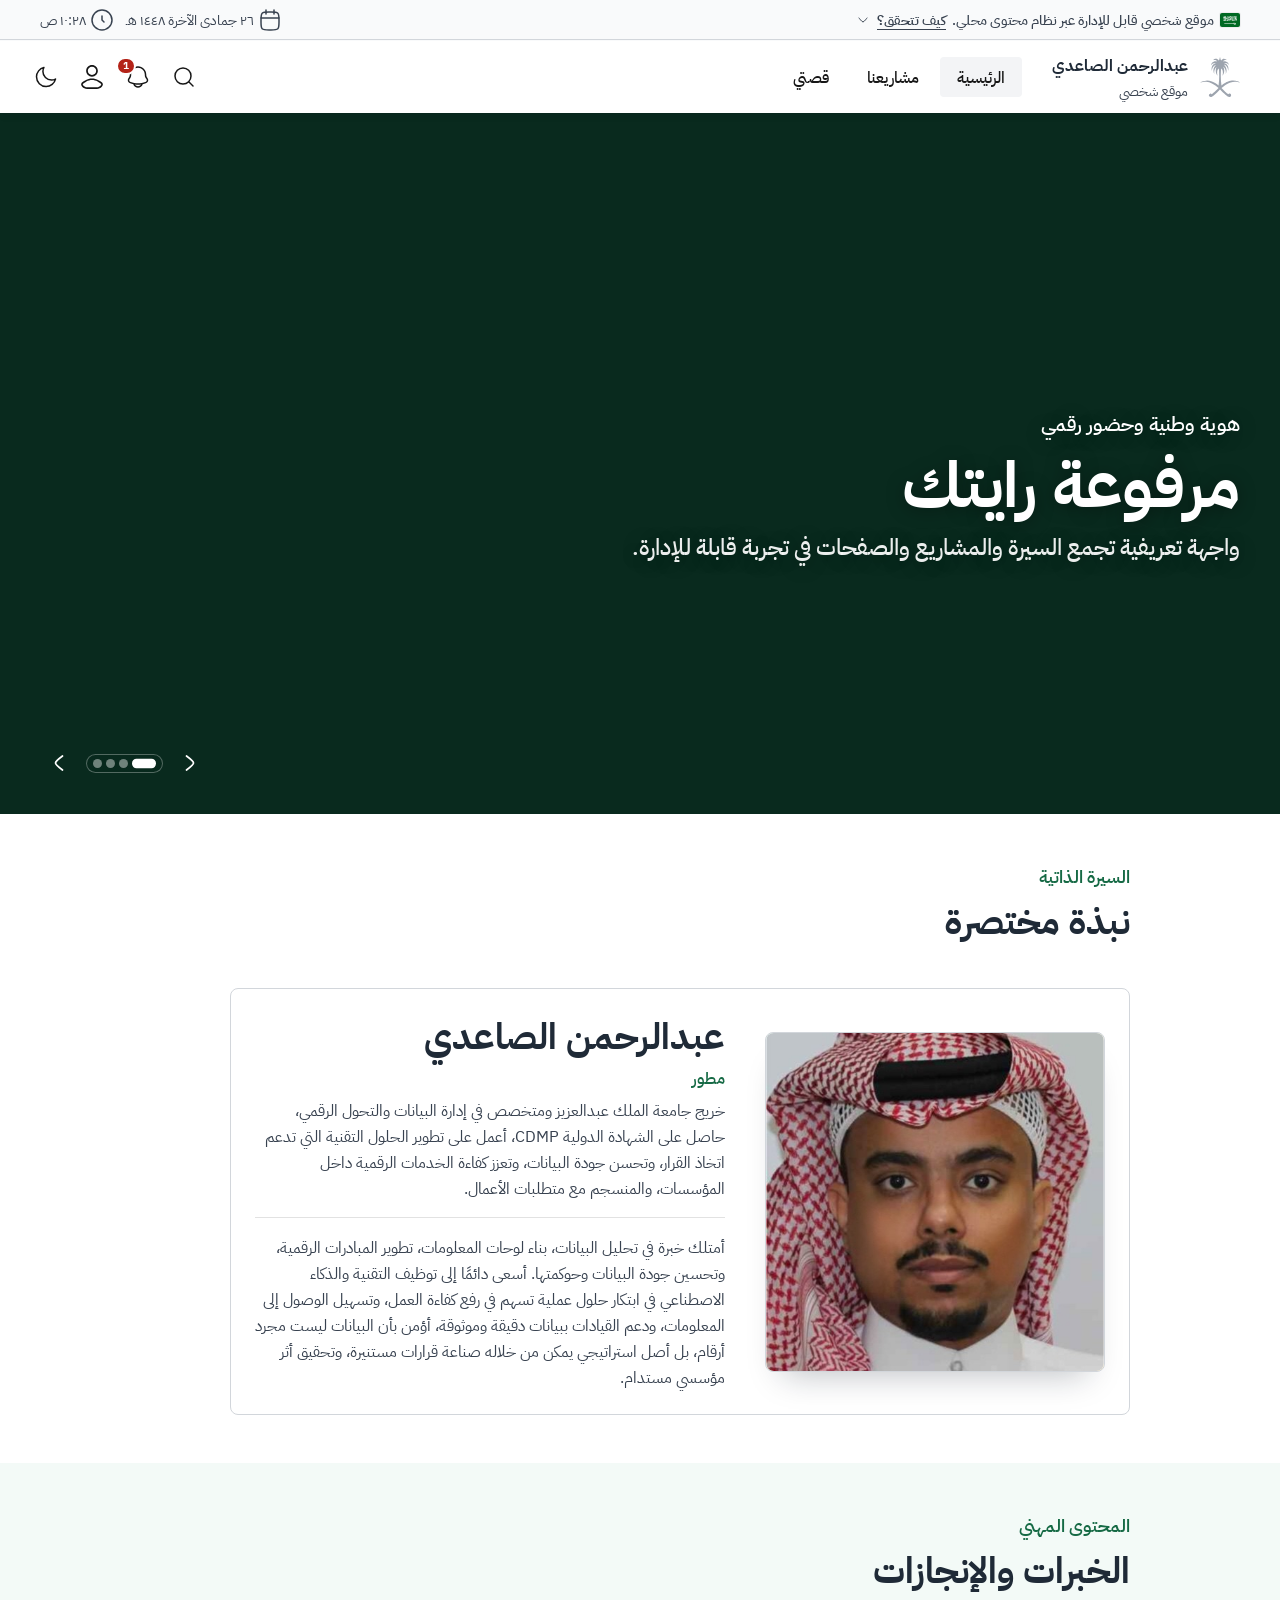
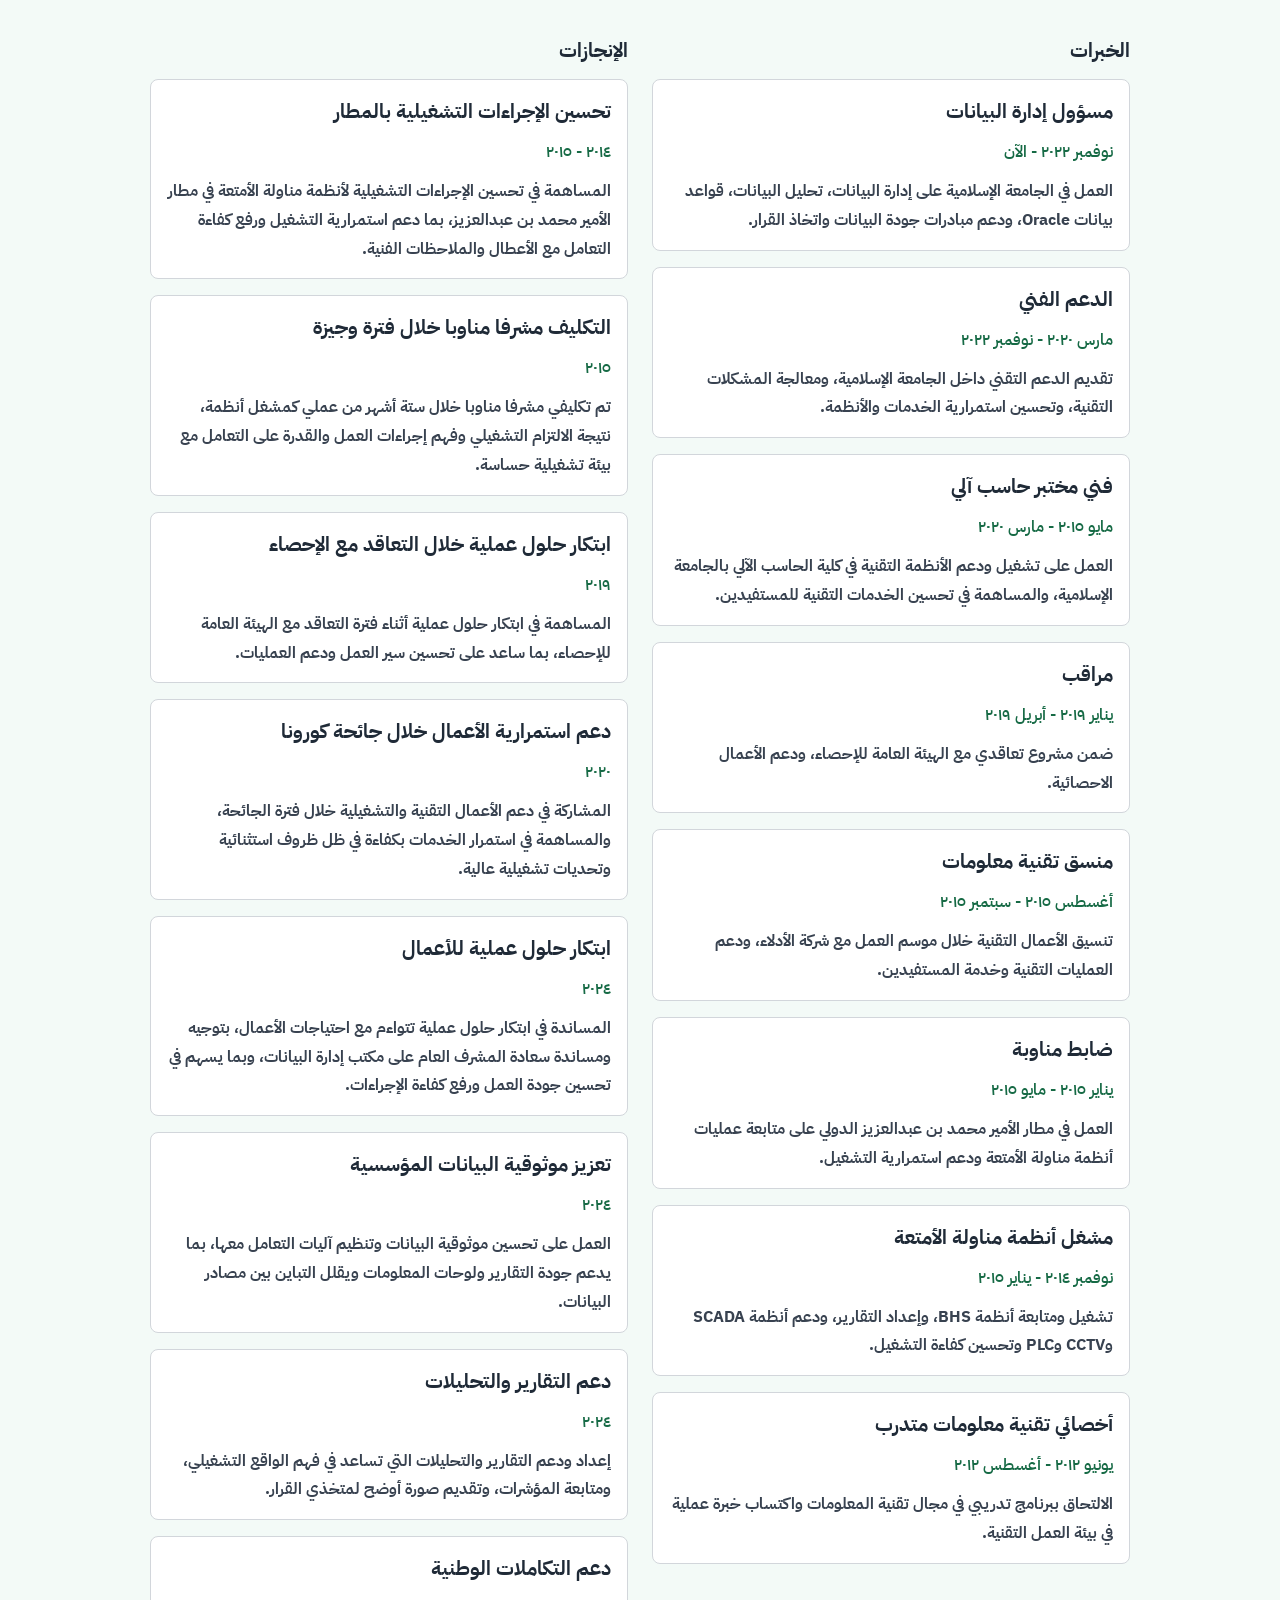
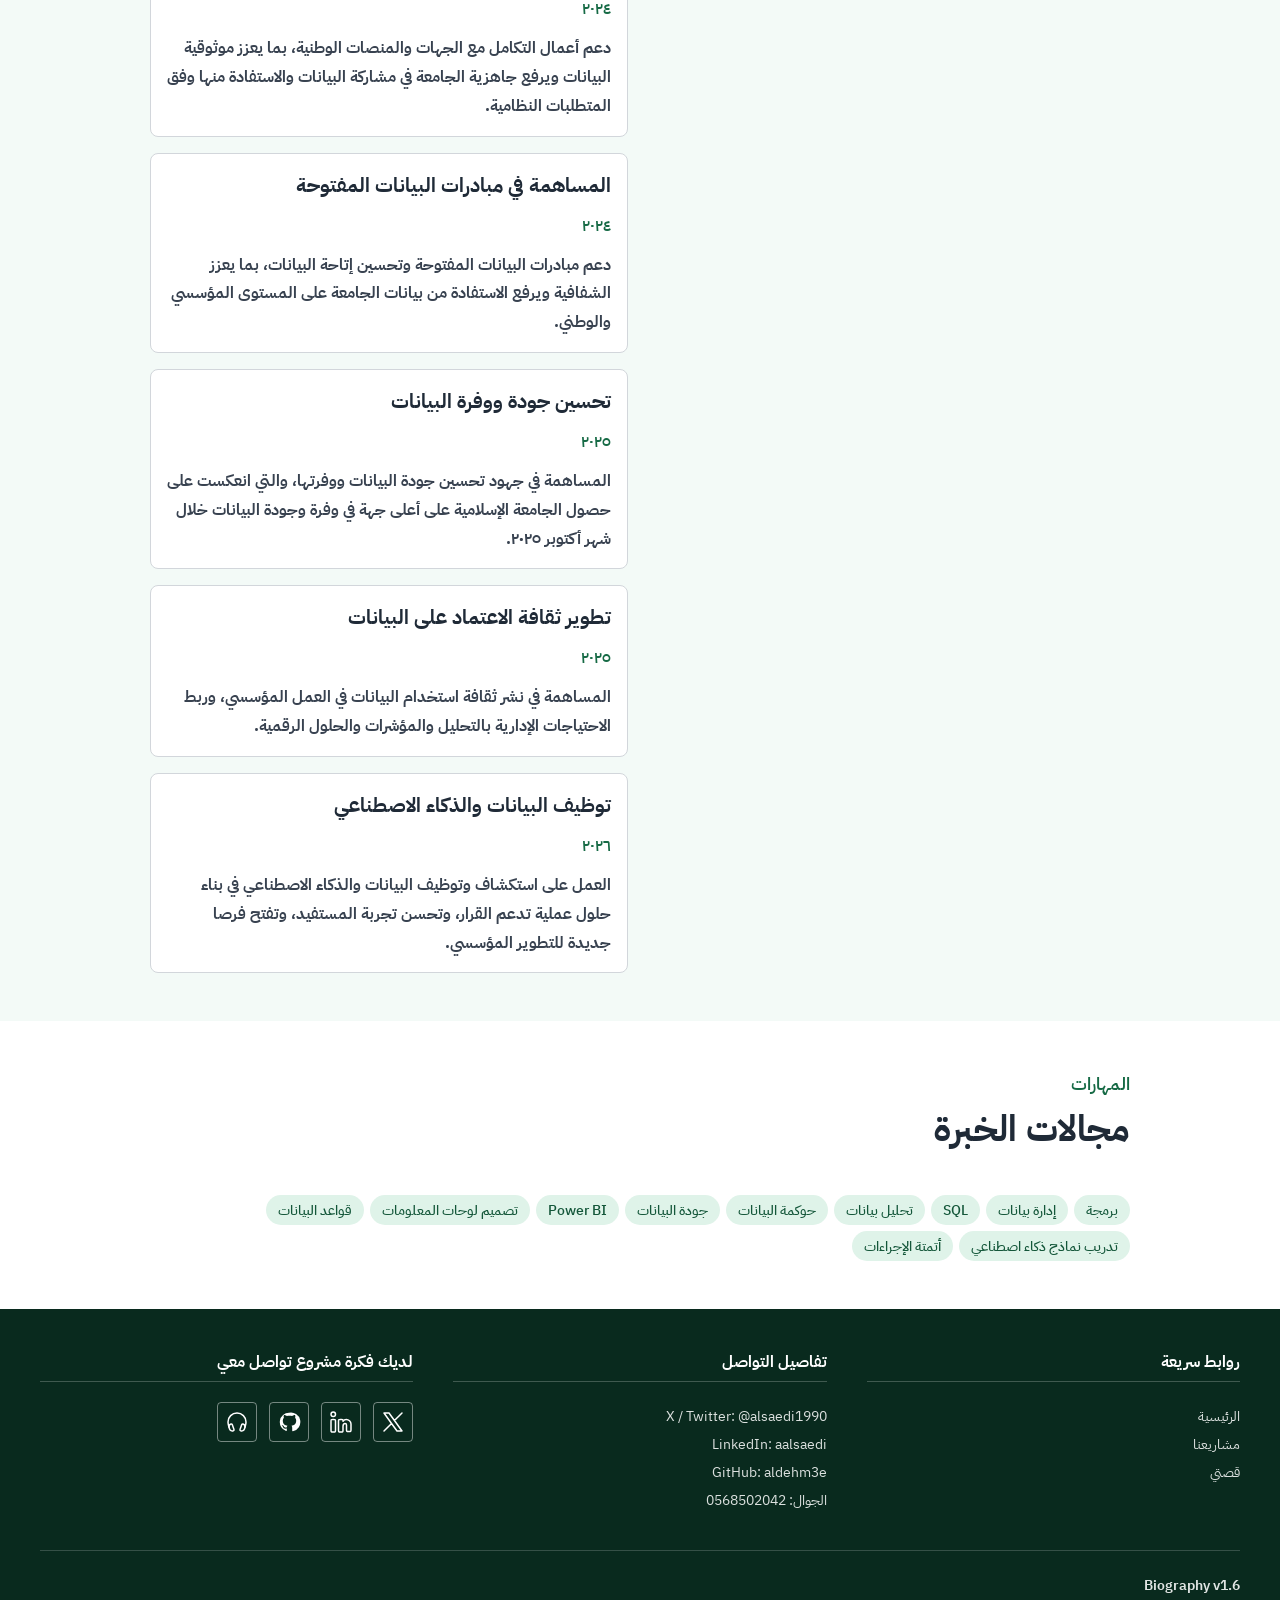
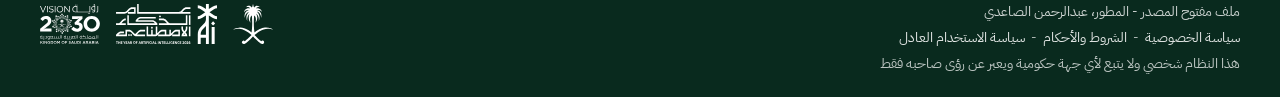
==== commit fa75b5d2: "Fix showcase static content and demo access" ====
--- a/index.html
+++ b/index.html
@@ -20,7 +20,7 @@
   <link rel="stylesheet" href="css/nds-icons-full.css?v=nds-pulled-social-icons-20260528">
   <link rel="stylesheet" href="css/nds-hgi-rounded-stroke.css">
   <link rel="stylesheet" href="css/nds-local-components.css">
-  <link rel="stylesheet" href="css/custom.css?v=biographyc-showcase-20260528">
+  <link rel="stylesheet" href="css/custom.css?v=biographyc-static-details-20260528">
 </head>
 <body data-page="home">
   <header class="site-header">
@@ -330,8 +330,9 @@
     </div>
   </footer>
 
-  <script src="js/default-data.js?v=nds-footer-copycat-20260528"></script>
-  <script src="js/store.js"></script>
+  <script src="js/default-data.js?v=biographyc-static-details-20260528"></script>
+  <script src="js/showcase-data.js?v=biographyc-static-details-20260528"></script>
+  <script src="js/store.js?v=biographyc-static-details-20260528"></script>
   <script src="assets/vendor/nds/components/js/nds-core.js"></script>
   <script src="assets/vendor/nds/components/js/nds-backdrop.js"></script>
   <script src="assets/vendor/nds/components/js/nds-mainnav.js"></script>
@@ -342,6 +343,6 @@
   <script src="assets/vendor/nds/components/js/nds-forms.js"></script>
   <script src="assets/vendor/nds/components/js/nds-alert.js"></script>
   <script src="js/nds-local-components.js"></script>
-  <script src="js/app.js?v=biographyc-showcase-20260528"></script>
+  <script src="js/app.js?v=biographyc-static-details-20260528"></script>
 </body>
 </html>
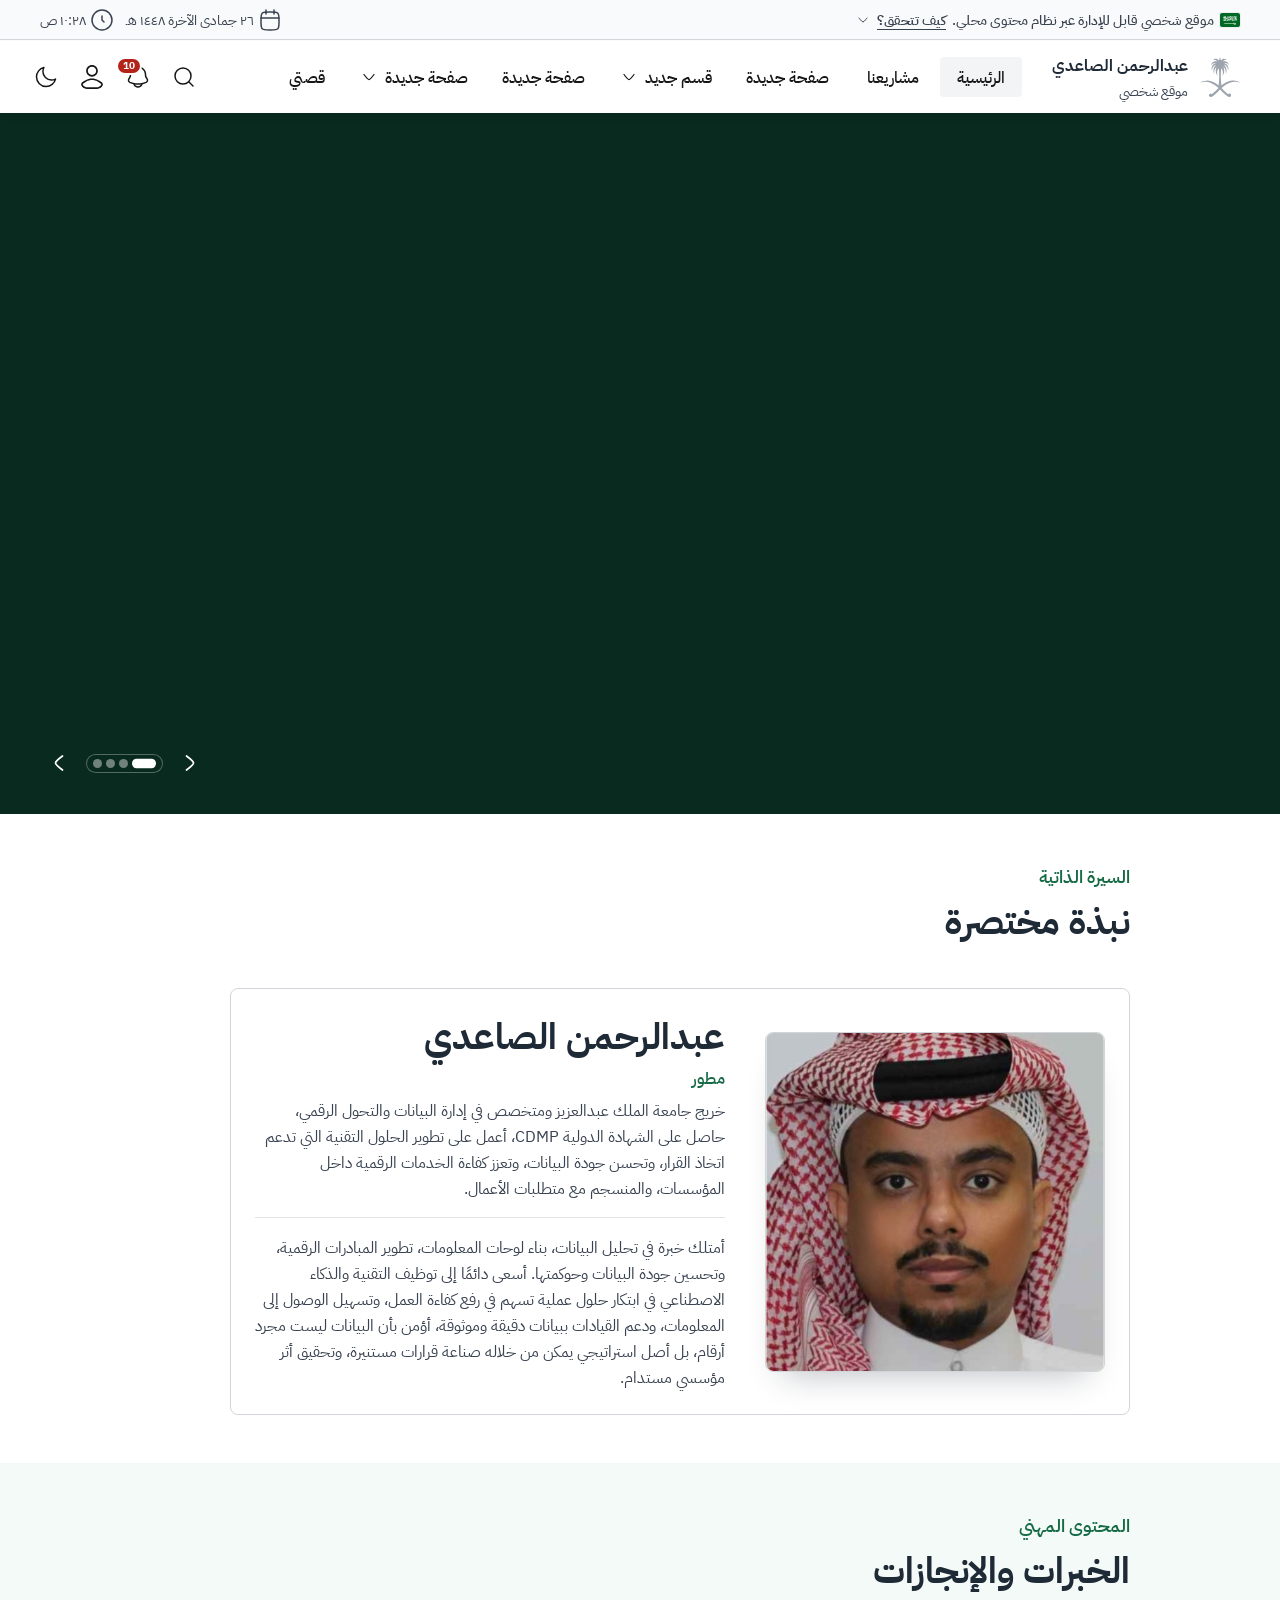
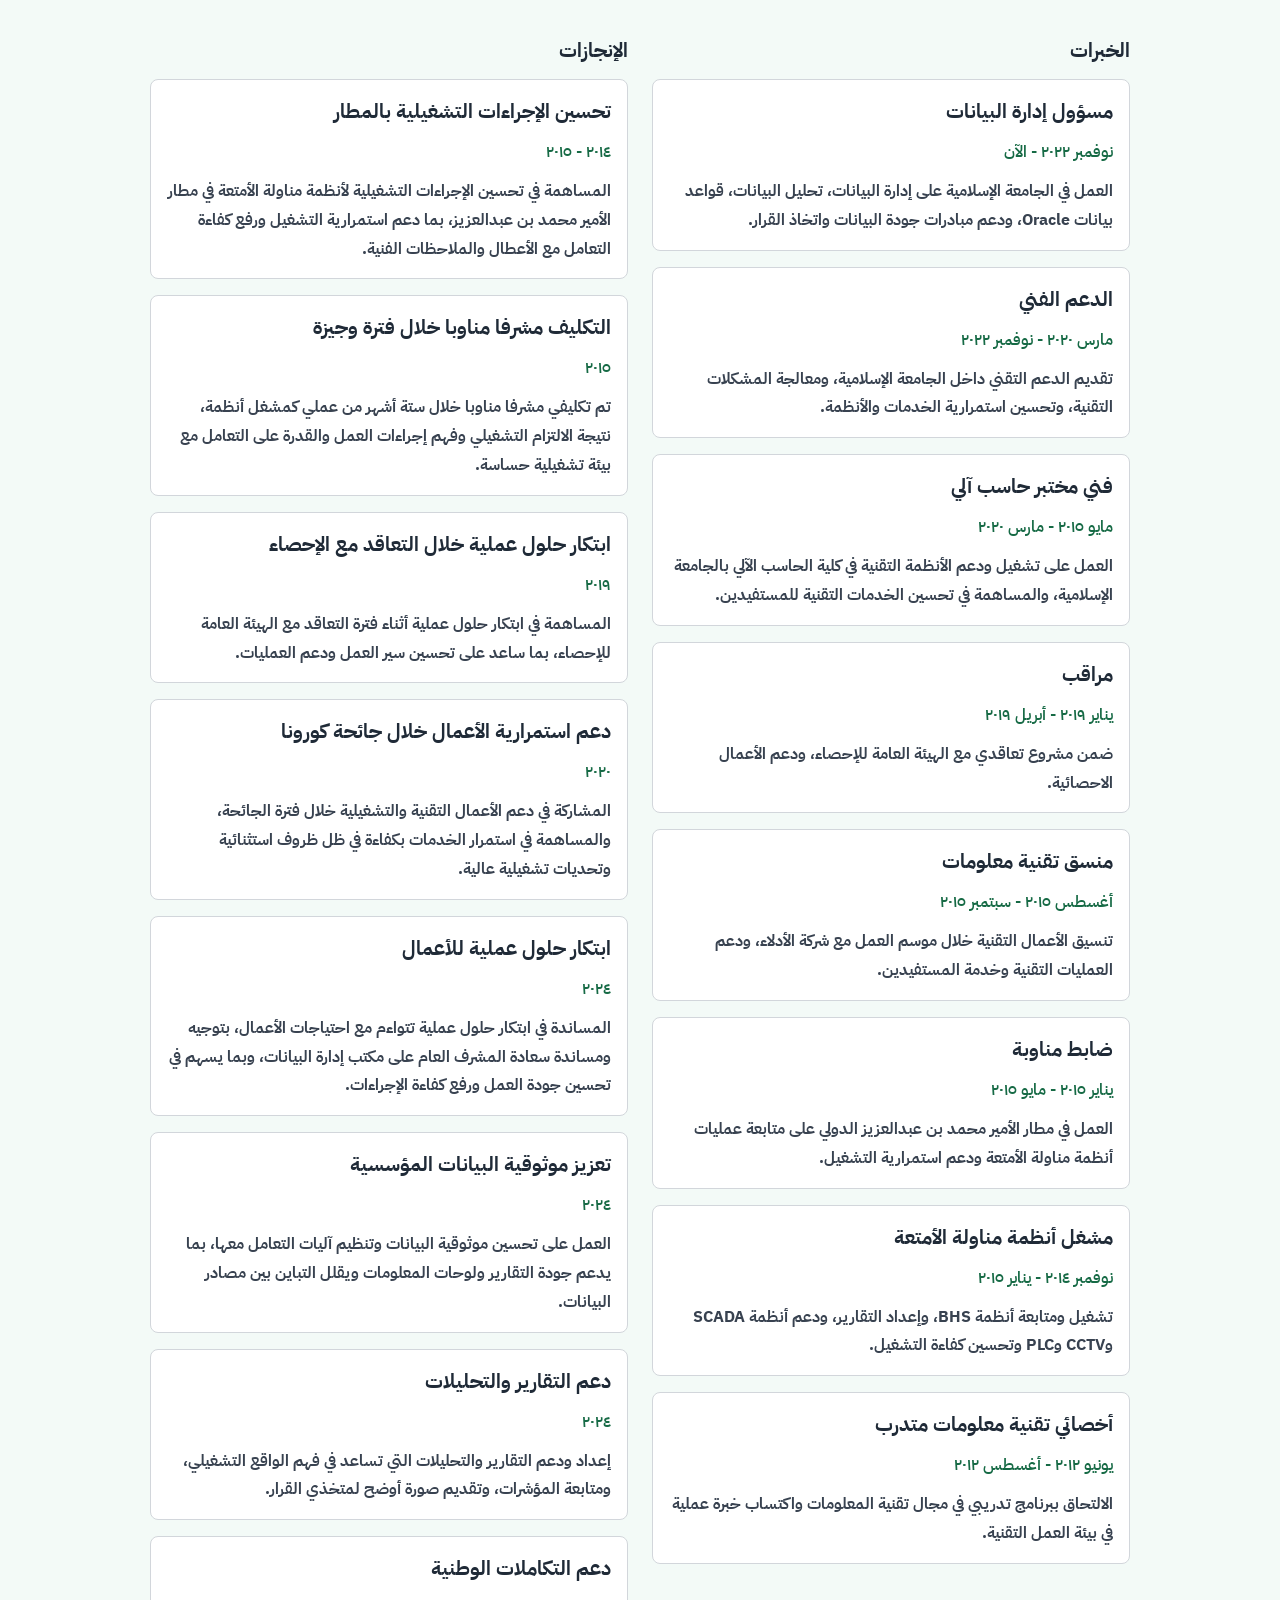
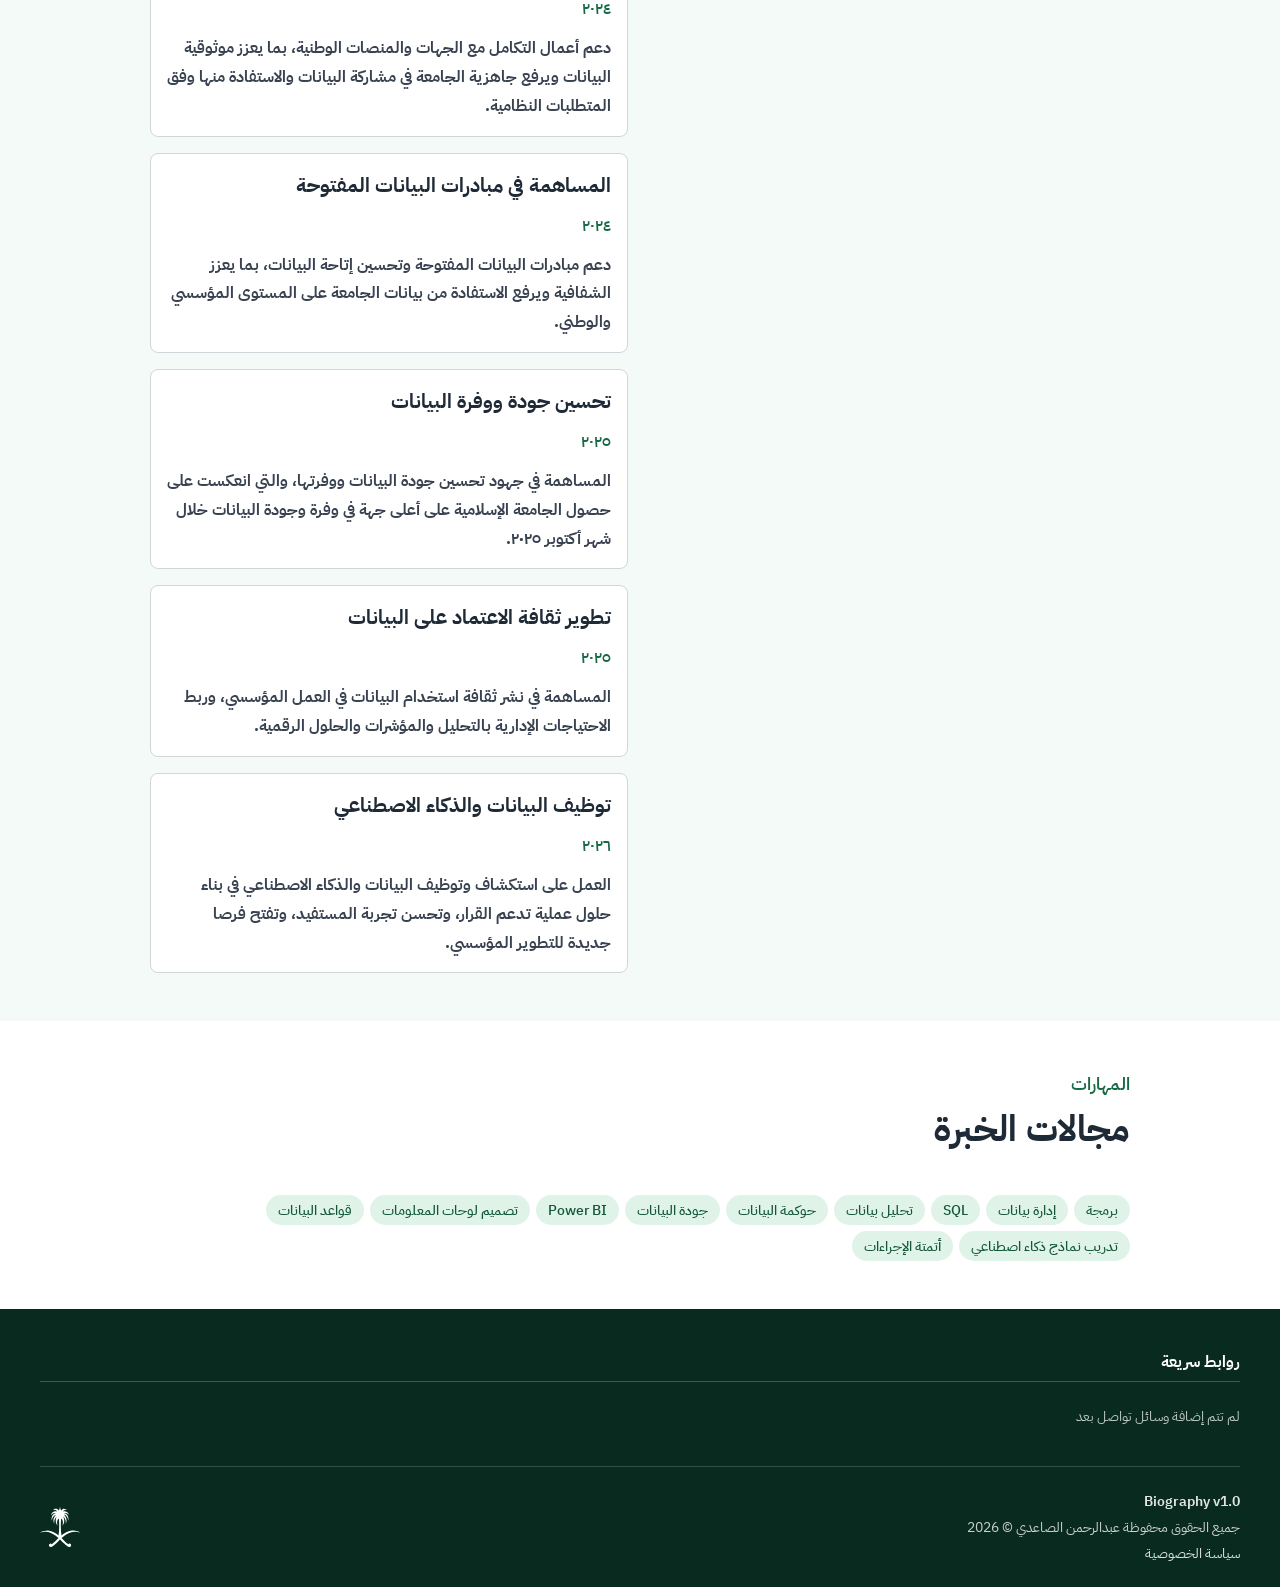
==== commit 171757be: "Refresh static showcase from Laragon content" ====
--- a/index.html
+++ b/index.html
@@ -19,8 +19,8 @@
   <link rel="icon" type="image/svg+xml" href="assets/images/site-mark.svg" data-site-favicon>
   <link rel="stylesheet" href="css/nds-icons-full.css?v=nds-pulled-social-icons-20260528">
   <link rel="stylesheet" href="css/nds-hgi-rounded-stroke.css">
-  <link rel="stylesheet" href="css/nds-local-components.css">
-  <link rel="stylesheet" href="css/custom.css?v=biographyc-static-details-20260528">
+  <link rel="stylesheet" href="css/nds-local-components.css?v=biographyc-showcase-20260530">
+  <link rel="stylesheet" href="css/custom.css?v=biographyc-showcase-20260530">
 </head>
 <body data-page="home">
   <header class="site-header">
@@ -289,17 +289,23 @@
       </div>
     </div>
 
-    <section class="nds-content-section" data-extra-page-view hidden>
+    <section class="nds-hero-section nds-sub" aria-label="قسم العرض الرئيسي" data-extra-page-view hidden>
+      <nav class="nds-breadcrumb-nav" aria-label="Breadcrumb">
+        <ol class="nds-breadcrumb" data-extra-page-breadcrumb>
+          <li><a href="index.html" data-home-page-label>الرئيسية</a></li>
+          <li class="nds-truncate" aria-current="page" data-extra-page-title></li>
+        </ol>
+      </nav>
+      <div class="nds-section-wrapper">
+        <div class="nds-section-head">
+          <div class="nds-section-action nds-minimal" data-section-share-action></div>
+          <h1 class="nds-section-title" data-extra-page-title></h1>
+        </div>
+      </div>
+    </section>
+
+    <section class="nds-content-section" data-extra-page-content-view hidden>
       <div class="site-container page-content-container nds-section-wrapper">
-        <div class="nds-section-head">
-          <nav class="nds-breadcrumb-nav" aria-label="مسار الصفحة">
-            <ol class="nds-breadcrumb">
-              <li><a href="index.html" data-home-page-label>الرئيسية</a></li>
-              <li aria-current="page" data-extra-page-title></li>
-            </ol>
-          </nav>
-          <h1 class="nds-section-title" data-extra-page-title></h1>
-        </div>
         <div class="nds-section-body page-content" data-extra-page-content></div>
       </div>
     </section>
@@ -330,9 +336,9 @@
     </div>
   </footer>
 
-  <script src="js/default-data.js?v=biographyc-static-details-20260528"></script>
-  <script src="js/showcase-data.js?v=biographyc-static-details-20260528"></script>
-  <script src="js/store.js?v=biographyc-static-details-20260528"></script>
+  <script src="js/default-data.js?v=biographyc-showcase-20260530"></script>
+  <script src="js/showcase-data.js?v=biographyc-showcase-20260530"></script>
+  <script src="js/store.js?v=biographyc-showcase-20260530"></script>
   <script src="assets/vendor/nds/components/js/nds-core.js"></script>
   <script src="assets/vendor/nds/components/js/nds-backdrop.js"></script>
   <script src="assets/vendor/nds/components/js/nds-mainnav.js"></script>
@@ -342,7 +348,11 @@
   <script src="assets/vendor/nds/components/js/nds-feedback.js"></script>
   <script src="assets/vendor/nds/components/js/nds-forms.js"></script>
   <script src="assets/vendor/nds/components/js/nds-alert.js"></script>
+  <script src="assets/vendor/nds/components/js/nds-breadcrumb.js"></script>
+  <script src="assets/vendor/nds/components/js/nds-dropmenu.js"></script>
+  <script src="assets/vendor/nds/components/js/nds-copy.js"></script>
+  <script src="assets/vendor/nds/components/js/nds-share.js"></script>
   <script src="js/nds-local-components.js"></script>
-  <script src="js/app.js?v=biographyc-static-details-20260528"></script>
+  <script src="js/app.js?v=biographyc-showcase-20260530"></script>
 </body>
 </html>
--- a/css/nds-local-components.css
+++ b/css/nds-local-components.css
@@ -7,7 +7,7 @@
   --nds-icon-copy-01: url("data:image/svg+xml;utf8,%3Csvg xmlns='http://www.w3.org/2000/svg' viewBox='0 0 24 24' fill='none'%3E%3Crect x='8' y='8' width='11' height='11' rx='2' stroke='currentColor' stroke-width='1.7'/%3E%3Cpath d='M5 15V7a2 2 0 0 1 2-2h8' stroke='currentColor' stroke-linecap='round' stroke-width='1.7'/%3E%3C/svg%3E");
   --nds-icon-location-01: url("data:image/svg+xml;utf8,%3Csvg xmlns='http://www.w3.org/2000/svg' viewBox='0 0 24 24' fill='none'%3E%3Cpath d='M19 10.2c0 5.2-7 10.8-7 10.8s-7-5.6-7-10.8A7 7 0 0 1 19 10.2Z' stroke='currentColor' stroke-width='1.7'/%3E%3Ccircle cx='12' cy='10.2' r='2.4' stroke='currentColor' stroke-width='1.7'/%3E%3C/svg%3E");
   --nds-icon-menu-01: url("data:image/svg+xml;utf8,%3Csvg xmlns='http://www.w3.org/2000/svg' viewBox='0 0 24 24' fill='none'%3E%3Cpath d='M4 7h16M4 12h16M4 17h16' stroke='currentColor' stroke-linecap='round' stroke-width='1.8'/%3E%3C/svg%3E");
-  --nds-icon-share-01: url("data:image/svg+xml;utf8,%3Csvg xmlns='http://www.w3.org/2000/svg' viewBox='0 0 24 24' fill='none'%3E%3Ccircle cx='18' cy='5' r='3' stroke='currentColor' stroke-width='1.7'/%3E%3Ccircle cx='6' cy='12' r='3' stroke='currentColor' stroke-width='1.7'/%3E%3Ccircle cx='18' cy='19' r='3' stroke='currentColor' stroke-width='1.7'/%3E%3Cpath d='m8.6 10.5 6.8-4M8.6 13.5l6.8 4' stroke='currentColor' stroke-linecap='round' stroke-width='1.7'/%3E%3C/svg%3E");
+  --nds-icon-share-01: url("data:image/svg+xml;utf8,%3Csvg xmlns='http://www.w3.org/2000/svg' width='24' height='24' viewBox='0 0 24 24' fill='none'%3E%3Cpath d='M9.39584 4.5H8.35417C5.40789 4.5 3.93475 4.5 3.01946 5.37868C2.10417 6.25736 2.10417 7.67157 2.10417 10.5V14.5C2.10417 17.3284 2.10417 18.7426 3.01946 19.6213C3.93475 20.5 5.40789 20.5 8.35417 20.5H12.5608C15.5071 20.5 16.9802 20.5 17.8955 19.6213C18.4885 19.052 18.6973 18.2579 18.7708 17' stroke='currentColor' stroke-linecap='round' stroke-linejoin='round' stroke-width='1.5'/%3E%3Cpath d='M16.1667 7V3.85355C16.1667 3.65829 16.3316 3.5 16.535 3.5C16.6326 3.5 16.7263 3.53725 16.7954 3.60355L21.5275 8.14645C21.7634 8.37282 21.8958 8.67986 21.8958 9C21.8958 9.32014 21.7634 9.62718 21.5275 9.85355L16.7954 14.3964C16.7263 14.4628 16.6326 14.5 16.535 14.5C16.3316 14.5 16.1667 14.3417 16.1667 14.1464V11H13.1157C8.875 11 7.3125 14.5 7.3125 14.5V12C7.3125 9.23858 9.64435 7 12.5208 7H16.1667Z' stroke='currentColor' stroke-linecap='round' stroke-linejoin='round' stroke-width='1.5'/%3E%3C/svg%3E");
   --nds-icon-moon-02: url("data:image/svg+xml;utf8,%3Csvg xmlns='http://www.w3.org/2000/svg' width='24' height='24' viewBox='0 0 24 24' fill='none'%3E%3Cpath d='M21.5 14.0784C20.3003 14.7189 18.9301 15.0821 17.4751 15.0821C12.7491 15.0821 8.91792 11.2509 8.91792 6.52485C8.91792 5.06986 9.28105 3.69968 9.92163 2.5C5.66765 3.49698 2.5 7.31513 2.5 11.8731C2.5 17.1899 6.8101 21.5 12.1269 21.5C16.6849 21.5 20.503 18.3324 21.5 14.0784Z' stroke='currentColor' stroke-linecap='round' stroke-linejoin='round' stroke-width='1.5'/%3E%3C/svg%3E");
   --nds-icon-sun-03: url("data:image/svg+xml;utf8,%3Csvg xmlns='http://www.w3.org/2000/svg' width='24' height='24' viewBox='0 0 24 24' fill='none'%3E%3Cpath d='M17 12C17 14.7614 14.7614 17 12 17C9.23858 17 7 14.7614 7 12C7 9.23858 9.23858 7 12 7C14.7614 7 17 9.23858 17 12Z' stroke='currentColor' stroke-width='1.5'/%3E%3Cpath d='M12 2V3.5M12 20.5V22M19.0708 19.0713L18.0101 18.0106M5.98926 5.98926L4.9286 4.9286M22 12H20.5M3.5 12H2M19.0713 4.92871L18.0106 5.98937M5.98975 18.0107L4.92909 19.0714' stroke='currentColor' stroke-linecap='round' stroke-width='1.5'/%3E%3C/svg%3E");
 }
@@ -838,6 +838,7 @@
   z-index: 80;
   inset-block-start: calc(100% + var(--spacing-xs));
   inset-inline-start: 0;
+  display: none;
   min-width: max(100%, 220px);
   max-width: min(320px, calc(100vw - 24px));
   overflow: hidden;
@@ -847,7 +848,8 @@
   box-shadow: var(--shadow-lg);
 }
 
-.nds-dropmenu-menu:not([hidden]) {
+.nds-dropmenu-menu[data-state~="open"],
+.nds-dropmenu-menu[aria-hidden="false"] {
   display: block;
 }
 
--- a/css/custom.css
+++ b/css/custom.css
@@ -61,6 +61,9 @@
 :root {
   --nds-nav-height: 72px;
   --nds-minimal-nav-bp: 960px;
+  --nds-content-MaxWidth: var(--site-max-width);
+  --nds-viewport-base-padding: var(--site-gutter);
+  --nds-viewport-padding: var(--nds-viewport-base-padding);
   --nds-font-family: "IBM Plex Sans Arabic", system-ui, sans-serif;
   --nds-transition: 0.2s ease;
   --site-icon-size: 24px;
@@ -105,6 +108,7 @@
   --background-card: var(--colors-base-white);
   --background-card-hovered: var(--colors-neutral-50);
   --background-brand-light: var(--colors-primary-sa-flag-50);
+  --background-sub-hero: var(--background-brand-light);
   --background-success: var(--colors-green-600);
   --background-success-25: #f6fef9;
   --background-success-light: var(--colors-green-50);
@@ -120,6 +124,7 @@
   --text-default: var(--colors-base-black);
   --text-display: var(--colors-neutral-800);
   --text-primary: var(--colors-primary-sa-flag-700);
+  --text-primary-paragraph: var(--colors-neutral-700);
   --text-secondary-paragraph: var(--colors-neutral-700);
   --text-oncolor-primary: var(--colors-base-white);
   --text-success: var(--colors-green-700);
@@ -133,6 +138,7 @@
   --border-warning-light: #fedf89;
   --border-error-light: #fecdca;
   --divider-color: rgba(22, 22, 22, 0.12);
+  --icon-separator: var(--colors-neutral-400);
   --shadow-sm: 0 1px 2px rgba(16, 24, 40, 0.06);
   --shadow-md: 0 4px 8px -2px rgba(16, 24, 40, 0.1), 0 2px 4px -2px rgba(16, 24, 40, 0.06);
   --shadow-lg: 0 20px 32px -18px rgba(16, 24, 40, 0.28);
@@ -505,15 +511,34 @@
 }
 
 .nds-hero-section.nds-sub {
-  padding-block: var(--spacing-6xl);
-  background:
-    radial-gradient(circle at 20% 20%, rgba(27, 131, 84, 0.12), transparent 32%),
-    linear-gradient(180deg, var(--colors-primary-sa-flag-50), var(--background-default));
-  box-shadow: inset 0 -1px 0 var(--divider-color);
+  display: flex;
+  flex-direction: column;
+  gap: var(--spacing-3xl);
+  min-height: 220px;
+  height: auto;
+  max-height: none;
+  padding-block: var(--spacing-5xl);
+  background: var(--background-sub-hero);
+  box-shadow: var(--shadow-inset, inset 0 0 4px 2px rgba(0, 0, 0, 0.05));
+}
+
+.nds-hero-section.nds-sub > :is(.nds-breadcrumb-nav, .nds-section-wrapper) {
+  width: min(calc(100% - (var(--nds-viewport-padding) * 2)), var(--nds-content-MaxWidth));
+  margin-inline: auto;
+}
+
+.nds-hero-section.nds-sub > .nds-breadcrumb-nav .nds-breadcrumb {
+  margin-block-end: 0;
+}
+
+.nds-hero-section.nds-sub .nds-section-description {
+  color: var(--text-primary-paragraph, var(--text-default));
 }
 
 .nds-hero-section.nds-flat {
   min-height: auto;
+  background: var(--background-default);
+  box-shadow: none;
 }
 
 .home-hero {
@@ -719,6 +744,15 @@
   align-items: center;
 }
 
+.nds-section-wrapper > .nds-section-head > .nds-section-action.nds-minimal {
+  float: inline-end;
+  flex-direction: column;
+  flex-wrap: wrap;
+  align-items: flex-start;
+  margin-inline-start: var(--spacing-4xl);
+  margin-block-end: var(--spacing-xl);
+}
+
 .nds-section-title {
   margin: 0 0 var(--spacing-lg);
   color: var(--text-display);
@@ -754,7 +788,7 @@
 .nds-breadcrumb {
   display: flex;
   flex-wrap: wrap;
-  gap: var(--spacing-sm);
+  gap: 0;
   padding: 0;
   margin: 0 0 var(--spacing-xl);
   list-style: none;
@@ -762,10 +796,35 @@
   font-size: var(--typo-text-sm-FS);
 }
 
+.nds-breadcrumb > li {
+  display: flex;
+  align-items: center;
+  min-width: 0;
+  color: var(--text-secondary-paragraph);
+}
+
+.nds-breadcrumb > li:last-child {
+  color: var(--text-default-disabled, var(--colors-neutral-400));
+}
+
 .nds-breadcrumb li + li::before {
-  content: "/";
-  margin-inline-end: var(--spacing-sm);
-  color: var(--colors-neutral-400);
+  content: none;
+}
+
+.nds-breadcrumb > li:not(:last-child)::after {
+  content: "";
+  display: inline-block;
+  flex: 0 0 24px;
+  width: 24px;
+  height: 1em;
+  margin-inline: var(--spacing-xs);
+  background: var(--icon-separator, var(--colors-neutral-400));
+  -webkit-mask: var(--nds-icon-arrow-left-01) center / contain no-repeat;
+  mask: var(--nds-icon-arrow-left-01) center / contain no-repeat;
+}
+
+html[dir="ltr"] .nds-breadcrumb > li:not(:last-child)::after {
+  transform: scaleX(-1);
 }
 
 .nds-card {
@@ -1048,21 +1107,139 @@
   box-shadow: var(--shadow-lg);
 }
 
+.project-actions,
+.page-actions {
+  align-items: center;
+}
+
 .nds-card-image {
   overflow: hidden;
   border-radius: var(--radius-md);
   border: 1px solid var(--divider-color);
+  background: var(--background-card);
 }
 
 .nds-card-image img {
+  display: block;
+  width: auto;
+  max-width: 100%;
+  height: auto;
+  margin-inline: auto;
+  object-fit: contain;
+}
+
+.nds-card-image video {
+  display: block;
   width: 100%;
-  aspect-ratio: 16 / 9;
-  object-fit: cover;
+  max-width: 100%;
+  height: auto;
+  object-fit: contain;
+}
+
+.page-content-media {
+  overflow: hidden;
+  border: 1px solid var(--divider-color);
+  border-radius: var(--radius-md);
+  background: var(--background-card);
+}
+
+.page-content-media img {
+  display: block;
+  width: auto;
+  max-width: 100%;
+  height: auto;
+  margin-inline: auto;
+  object-fit: contain;
+}
+
+.page-content-media video {
+  display: block;
+  width: 100%;
+  max-width: 100%;
+  height: auto;
+  object-fit: contain;
+}
+
+.page-content-media video,
+.page-card-media video,
+.project-detail-media video {
+  background: var(--colors-base-black);
+}
+
+.project-detail-media img {
+  display: block;
+  width: auto;
+  max-width: 100%;
+  height: auto;
+  margin-inline: auto;
+  aspect-ratio: auto;
+  object-fit: contain;
 }
 
 .content-paragraph,
 .page-content p {
   white-space: pre-line;
+  overflow-wrap: anywhere;
+  word-break: break-word;
+}
+
+.page-content-container,
+.page-content,
+.rich-html-content {
+  min-width: 0;
+  max-width: 100%;
+}
+
+.page-content {
+  width: 100%;
+}
+
+.page-content :is(p, li, dd, dt, figcaption, blockquote, h1, h2, h3, h4, h5, h6, .nds-card-title, .nds-card-description, .nds-block-title, .nds-label),
+.rich-html-content :is(p, li, dd, dt, figcaption, blockquote, h1, h2, h3, h4, h5, h6, .nds-card-title, .nds-card-description, .nds-block-title, .nds-label),
+.project-detail-text,
+.project-detail-facts :is(dt, dd) {
+  min-width: 0;
+  max-width: 100%;
+  overflow-wrap: anywhere;
+  word-break: break-word;
+}
+
+.rich-html-content :is(img, video, iframe, embed, object, canvas, svg),
+.page-content :is(img, video, iframe, embed, object, canvas, svg) {
+  max-width: 100%;
+}
+
+.rich-html-content :is(video, iframe, embed, object, canvas),
+.page-content :is(video, iframe, embed, object, canvas) {
+  height: auto;
+}
+
+.rich-html-content pre,
+.page-content pre {
+  max-width: 100%;
+  overflow: auto;
+  white-space: pre-wrap;
+  overflow-wrap: anywhere;
+  word-break: break-word;
+}
+
+.rich-html-content code,
+.page-content code {
+  white-space: pre-wrap;
+  overflow-wrap: anywhere;
+  word-break: break-word;
+}
+
+.rich-html-content table {
+  display: block;
+  max-width: 100%;
+  overflow-x: auto;
+}
+
+.rich-html-content :is(th, td) {
+  min-width: 0;
+  overflow-wrap: anywhere;
+  word-break: break-word;
 }
 
 .site-footer {
@@ -2375,18 +2552,24 @@
   padding: 0;
 }
 
+.showcase-login-hint {
+  margin: 0;
+  padding: var(--spacing-sm) var(--spacing-md);
+  border: 1px solid var(--colors-neutral-300);
+  border-radius: var(--radius-sm);
+  background: var(--colors-neutral-100);
+  color: var(--text-secondary-paragraph);
+  font-size: var(--typo-text-sm-FS);
+  line-height: var(--typo-text-sm-LH);
+  direction: ltr;
+  text-align: left;
+}
+
 .login-captcha-row {
   display: grid;
   grid-template-columns: minmax(0, 1fr) 40px;
   gap: var(--spacing-sm);
   align-items: stretch;
-}
-
-.showcase-login-hint {
-  margin: var(--spacing-xs) 0 0;
-  color: var(--text-default-secondary);
-  font-size: var(--font-size-text-sm);
-  line-height: var(--line-heights-text-sm);
 }
 
 .login-captcha-question {
@@ -2538,6 +2721,13 @@
   border-radius: 0;
   padding-inline: var(--spacing-lg);
   text-align: start;
+}
+
+.icon-type-option[data-state~="selected"],
+.option-type-option[data-state~="selected"] {
+  background: var(--colors-primary-sa-flag-50);
+  color: var(--colors-primary-sa-flag-700);
+  font-weight: 700;
 }
 
 .option-type-trigger .admin-option-icon,
@@ -2605,6 +2795,17 @@
   resize: vertical;
 }
 
+textarea.page-content-editor[data-content-editor-mode="html"],
+textarea.page-content-editor-html {
+  direction: ltr;
+  text-align: left;
+  unicode-bidi: plaintext;
+  font-family: "Cascadia Mono", "Consolas", "SFMono-Regular", ui-monospace, monospace;
+  font-size: var(--typo-text-sm-FS);
+  line-height: 1.7;
+  tab-size: 2;
+}
+
 .textarea-control {
   min-height: auto;
   padding-block: var(--spacing-xs);
@@ -2631,6 +2832,36 @@
 .admin-template-item {
   overflow: hidden;
   background: var(--background-card);
+}
+
+body[data-page="admin"] :is(.editor-item, .admin-template-item, .compact-card-content, .editor-accordion-content, .compact-editor-body, .nds-form-container):has(.nds-dropmenu-menu:not([hidden])) {
+  overflow: visible;
+}
+
+body[data-page="admin"] :is(.editor-item, .admin-template-item, .nds-form-container):has(.nds-dropmenu-menu:not([hidden])) {
+  position: relative;
+  z-index: 80;
+}
+
+body[data-page="admin"] .nds-dropmenu-menu:not([hidden]) {
+  z-index: 120;
+}
+
+body[data-page="admin"] [data-pages-editor]:has(.nds-dropmenu-menu:not([hidden])) {
+  overflow: auto;
+}
+
+body[data-page="admin"] [data-pages-editor] [data-sortable-item="page"] :is(.admin-select-options, .option-type-options) {
+  position: static;
+  inset: auto;
+  max-height: none;
+  margin-block-start: var(--spacing-xs);
+}
+
+body[data-page="admin"] [data-pages-editor] [data-sortable-item="page"] :is(.admin-select-options, .option-type-options) .nds-dropmenu-scroll {
+  max-height: min(240px, 40dvh);
+  overflow: auto;
+  overscroll-behavior: contain;
 }
 
 .admin-template-item > .nds-card-content {
@@ -2647,6 +2878,146 @@
   gap: 0;
   padding: 0;
   background: var(--background-card);
+}
+
+.admin-template-item .editor-item-actions {
+  display: inline-flex;
+  align-items: stretch;
+  align-self: stretch;
+  justify-self: end;
+  min-width: 0;
+}
+
+.admin-template-item .editor-item-actions > .nds-btn {
+  min-height: 56px;
+  border-radius: 0;
+}
+
+.page-add-subpage-btn {
+  gap: var(--spacing-xs);
+  padding-inline: var(--spacing-md);
+  white-space: nowrap;
+}
+
+.page-children-section {
+  margin-block-start: var(--spacing-lg);
+  border: 1px solid var(--colors-neutral-200);
+  border-radius: var(--radius-md, 8px);
+  background: var(--background-card);
+  overflow: hidden;
+}
+
+.page-children-head {
+  min-height: 48px;
+  display: grid;
+  grid-template-columns: minmax(0, 1fr) auto;
+  align-items: stretch;
+  border-block-end: 1px solid var(--colors-neutral-200);
+}
+
+.page-children-section[data-state="closed"] .page-children-head {
+  border-block-end: 0;
+}
+
+.page-children-toggle {
+  min-width: 0;
+  min-height: 48px;
+  justify-content: flex-start;
+  gap: var(--spacing-xs);
+  border-radius: 0;
+  padding-inline: var(--spacing-md);
+}
+
+.page-children-toggle > .nds-icon {
+  flex: 0 0 auto;
+  transition: transform var(--nds-transition);
+}
+
+.page-children-toggle[data-state~="open"] > .nds-icon {
+  transform: rotate(180deg);
+}
+
+.page-children-title-row {
+  min-width: 0;
+  display: inline-flex;
+  flex-wrap: wrap;
+  align-items: center;
+  gap: var(--spacing-xs);
+}
+
+.page-children-title-row .section-minor-title {
+  margin: 0;
+  line-height: 1.2;
+}
+
+.page-children-head .page-add-subpage-btn {
+  min-height: 48px;
+  border-radius: 0;
+  border-inline-start: 1px solid var(--colors-neutral-200);
+}
+
+.page-children-collapse {
+  display: grid;
+  grid-template-rows: 0fr;
+  overflow: clip;
+  transition: grid-template-rows var(--nds-transition);
+}
+
+.page-children-collapse[data-state~="open"] {
+  grid-template-rows: 1fr;
+  overflow: visible;
+}
+
+.page-children-collapse-content {
+  min-height: 0;
+  overflow: hidden;
+}
+
+.page-children-collapse[data-state~="open"] .page-children-collapse-content {
+  overflow: visible;
+}
+
+.page-children-list {
+  display: grid;
+  gap: var(--spacing-sm);
+  padding: var(--spacing-sm);
+  background: var(--colors-neutral-50);
+}
+
+.page-children-list > .admin-template-item {
+  box-shadow: none;
+}
+
+.page-children-list .admin-template-item .editor-item-head,
+.page-children-list .editor-drag-handle,
+.page-children-list .admin-template-item .editor-item-actions > .nds-btn {
+  min-height: 48px;
+}
+
+.page-children-empty {
+  padding: var(--spacing-md);
+  color: var(--text-secondary-paragraph);
+}
+
+.page-editor-heading {
+  display: flex;
+  flex-wrap: wrap;
+  align-items: center;
+  gap: var(--spacing-xs);
+  min-width: 0;
+}
+
+.page-editor-heading > .nds-card-title {
+  min-width: 0;
+  overflow: hidden;
+  text-overflow: ellipsis;
+}
+
+.page-editor-meta {
+  display: inline-flex;
+  flex-wrap: wrap;
+  align-items: center;
+  gap: var(--spacing-2xs);
 }
 
 .admin-template-header.sortable-editor-header:not(:has(.editor-drag-handle)),
@@ -2916,14 +3287,22 @@
   --background-card: #172033;
   --background-card-hovered: #1f2a37;
   --background-brand-light: #0f241b;
+  --background-sub-hero: var(--background-brand-light);
   --text-default: #f9fafb;
   --text-display: #ffffff;
   --text-primary: #7fd7aa;
+  --text-primary-paragraph: #d2d6db;
   --text-secondary-paragraph: #d2d6db;
   --border-neutral-primary: #384250;
   --border-primary: #1b8354;
   --divider-color: rgba(255, 255, 255, 0.14);
   color-scheme: dark;
+}
+
+@media (max-width: 640px) {
+  :root {
+    --nds-viewport-padding: calc(var(--nds-viewport-base-padding) / 2);
+  }
 }
 
 ::view-transition {
@@ -3558,30 +3937,169 @@
   transform: rotate(90deg);
 }
 
-.nav-pages-menu {
+.nds-main-nav .nav-pages-item .nav-pages-menu {
+  display: none;
   position: absolute;
   inset-block-start: calc(100% + var(--spacing-xs));
   inset-inline-start: 0;
-  z-index: 120;
+  left: auto;
+  z-index: 1305;
   min-width: 240px;
   max-width: min(320px, calc(100vw - 32px));
-  overflow: hidden;
+  padding-block-end: var(--spacing-xl);
+  overflow: clip;
+  transform: none;
+}
+
+.nds-main-nav .nav-pages-item[data-state~="open"] .nav-pages-menu {
+  display: flex;
+  flex-direction: column;
+}
+
+.site-header[data-header-action-opening="true"] .nav-pages-item .nav-pages-menu,
+.site-header:has(.header-actions .nds-dropdown[data-state~="open"], .header-actions .nds-dropdown[data-state~="opening"], .header-actions .nds-dropdown[data-state~="opened"], .nds-nav-minimal .nds-dropdown[data-state~="open"], .nds-nav-minimal .nds-dropdown[data-state~="opening"], .nds-nav-minimal .nds-dropdown[data-state~="opened"]) .nav-pages-item .nav-pages-menu {
+  display: none !important;
+}
+
+@media (min-width: 961px) {
+  .nds-main-nav .nav-pages-item .nav-pages-menu {
+    position: fixed;
+    inset: auto;
+    top: var(--nav-pages-top, 0);
+    left: var(--nav-pages-left, 16px);
+    right: auto;
+    transform: none;
+  }
+
+  .nds-main-nav .nav-pages-item[data-state~="open"],
+  .nds-main-nav .nav-pages-item[data-state~="opened"] {
+    z-index: 1306;
+  }
+
+  .nds-main-nav .nds-nav-primary .nav-pages-trigger {
+    width: auto;
+    height: var(--btn-size, 40px);
+    min-height: var(--btn-size, 40px);
+    padding-block: 0;
+    align-self: center;
+  }
+
+  .nds-main-nav .nds-nav-primary > .nds-nav-item > .nds-nav-link,
+  .nds-main-nav .nds-nav-primary > .nav-pages-item > .nav-pages-trigger {
+    height: var(--btn-size, 40px);
+    min-height: var(--btn-size, 40px);
+    max-height: var(--btn-size, 40px);
+    align-items: center;
+    padding-block: 0;
+    box-sizing: border-box;
+  }
+
+  .nav-pages-menu .nav-pages-list,
+  .nav-pages-menu .nds-dropmenu-scroll {
+    padding: var(--spacing-2xs);
+  }
+
+  .nav-pages-menu .nds-dropdown-item,
+  .nav-pages-menu .nds-dropmenu-item {
+    --btn-size: 32px;
+    --btn-padding: 0 var(--spacing-md);
+    min-height: 36px;
+    padding: 0 var(--spacing-md);
+    font-size: var(--typo-text-sm-FS);
+    line-height: var(--typo-text-sm-LH);
+  }
+}
+
+.nds-main-nav .nav-pages-item .nav-pages-menu > .nds-dropdown-content {
+  overflow: clip;
   border: 1px solid var(--border-neutral-primary);
-  border-radius: var(--radius-md);
+  border-block-start: 0;
+  border-radius: 0 0 var(--radius-md) var(--radius-md);
   background: var(--background-default);
   box-shadow: var(--shadow-lg);
-}
-
+  transform: translateY(-100%);
+  transition: transform var(--nds-transition);
+  will-change: transform;
+}
+
+.nds-main-nav .nav-pages-item[data-state~="open"] .nav-pages-menu > .nds-dropdown-content {
+  transform: translateY(0);
+}
+
+.nds-main-nav .nav-pages-item:is([data-state~="opening"], [data-state~="closing"]) .nav-pages-menu > .nds-dropdown-content {
+  transform: translateY(-100%) !important;
+}
+
+.nds-main-nav .nav-pages-item[data-state~="open"]:not([data-state~="opening"]):not([data-state~="closing"]) .nav-pages-menu > .nds-dropdown-content {
+  transform: translateY(0) !important;
+}
+
+.nds-main-nav .nav-pages-item[data-state~="opened"] .nav-pages-menu {
+  overflow: clip;
+  padding-block-end: 0;
+}
+
+.nds-main-nav .nav-pages-item[data-state~="opened"] .nav-pages-menu > .nds-dropdown-content {
+  overflow: visible;
+  transform: translateY(0) !important;
+  will-change: auto;
+}
+
+.nav-pages-item[data-state~="open"] .nav-caret,
+.nav-pages-item[data-state~="opened"] .nav-caret {
+  transform: rotate(90deg);
+}
+
+.nav-pages-menu .nav-pages-columns {
+  min-width: min(280px, calc(100vw - 32px));
+}
+
+@media (min-width: 961px) {
+  .nav-pages-menu .nav-pages-columns {
+    min-width: min(240px, calc(100vw - 32px));
+  }
+}
+
+.nav-pages-menu .nav-pages-list,
 .nav-pages-menu .nds-dropmenu-scroll {
   max-height: min(340px, 70dvh);
   padding: var(--spacing-xs);
-}
-
+  overflow-y: auto;
+  overscroll-behavior: contain;
+}
+
+.nav-pages-menu .nds-dropdown-item,
 .nav-pages-menu .nds-dropmenu-item {
   width: 100%;
   justify-content: flex-start;
   border-radius: var(--radius-sm);
   text-align: start;
+}
+
+.nav-pages-menu .nds-dropdown-item[data-state~="current"],
+.nav-pages-menu .nds-dropmenu-item[data-state~="current"] {
+  color: var(--text-default);
+  background: var(--background-neutral-100);
+  box-shadow: inset 3px 0 0 var(--border-success-light);
+}
+
+html[dir="rtl"] .nav-pages-menu .nds-dropdown-item[data-state~="current"],
+html[dir="rtl"] .nav-pages-menu .nds-dropmenu-item[data-state~="current"] {
+  box-shadow: inset -3px 0 0 var(--border-success-light);
+}
+
+.admin-template-item[data-page-is-child="true"] .check-line:has([data-page-navigation-link]) {
+  display: none;
+}
+
+.admin-template-item[data-page-is-group="true"] :is(
+  .nds-form-container:has([data-field="pageContentMode"]),
+  .nds-form-container:has([data-field="pageImage"]),
+  .nds-form-container:has([data-field="pageVideo"]),
+  .nds-form-container:has([data-field="pageContent"]),
+  .check-line:has([data-page-footer-link])
+) {
+  display: none;
 }
 
 .hero-slider {
@@ -3877,9 +4395,11 @@
 }
 
 .rich-html-content table {
+  display: block;
   width: 100%;
+  max-width: 100%;
   border-collapse: collapse;
-  overflow: hidden;
+  overflow-x: auto;
   border: 1px solid var(--border-neutral-primary);
   border-radius: var(--radius-md);
   background: var(--background-card);
@@ -3887,9 +4407,12 @@
 
 .rich-html-content th,
 .rich-html-content td {
+  min-width: 0;
   padding: var(--spacing-lg) var(--spacing-xl);
   border: 1px solid var(--border-neutral-primary);
   text-align: start;
+  overflow-wrap: anywhere;
+  word-break: break-word;
 }
 
 .rich-html-content a {
@@ -3899,6 +4422,8 @@
 }
 
 .rich-html-content img {
+  max-width: 100%;
+  height: auto;
   border-radius: var(--radius-md);
   box-shadow: var(--shadow-sm);
 }
@@ -3948,14 +4473,17 @@
     position: fixed;
   }
 
-  .nav-pages-menu {
+  .nds-main-nav .nav-pages-item .nav-pages-menu {
     position: static;
+    inset: auto;
     max-width: none;
     margin-block-start: var(--spacing-xs);
+    transform: none;
     box-shadow: none;
   }
 
   .nav-pages-trigger,
+  .nav-pages-menu .nds-dropdown-item,
   .nav-pages-menu .nds-dropmenu-item {
     width: 100%;
   }
@@ -4192,6 +4720,18 @@
   .editor-drag-handle {
     width: 36px;
     min-width: 36px;
+  }
+
+  .page-children-head {
+    grid-template-columns: minmax(0, 1fr);
+  }
+
+  .page-children-head .page-add-subpage-btn {
+    width: 100%;
+    min-width: 0;
+    justify-content: center;
+    border-inline-start: 0;
+    border-block-start: 1px solid var(--colors-neutral-200);
   }
 
   .editor-accordion-btn {
@@ -4694,6 +5234,27 @@
 
   .nds-main-nav .nds-collapse .nds-dropdown .nds-dropdown-menu > .nds-dropdown-content {
     transform: none;
+  }
+
+  .nds-main-nav .nds-collapse .nav-pages-item .nav-pages-menu > .nds-dropdown-content {
+    overflow: clip;
+    transform: translateY(-100%);
+    transition: transform var(--nds-transition);
+    will-change: transform;
+  }
+
+  .nds-main-nav .nds-collapse .nav-pages-item[data-state~="open"] .nav-pages-menu > .nds-dropdown-content {
+    transform: translateY(0);
+  }
+
+  .nds-main-nav .nds-collapse .nav-pages-item:is([data-state~="opening"], [data-state~="closing"]) .nav-pages-menu > .nds-dropdown-content {
+    transform: translateY(-100%) !important;
+  }
+
+  .nds-main-nav .nds-collapse .nav-pages-item[data-state~="open"]:not([data-state~="opening"]):not([data-state~="closing"]) .nav-pages-menu > .nds-dropdown-content,
+  .nds-main-nav .nds-collapse .nav-pages-item[data-state~="opened"] .nav-pages-menu > .nds-dropdown-content {
+    transform: translateY(0) !important;
+    will-change: auto;
   }
 
   .nds-main-nav .notification-dropdown .nds-drawer {
@@ -6278,6 +6839,28 @@
   padding-block-end: var(--spacing-5xl);
 }
 
+body[data-page="admin"] .editor-accordion-collapse,
+body[data-page="admin"] .page-children-collapse {
+  transition: none;
+}
+
+body[data-page="admin"] .editor-accordion-collapse:not([data-state~="open"]),
+body[data-page="admin"] .page-children-collapse:not([data-state~="open"]) {
+  display: none;
+}
+
+body[data-page="admin"] .editor-accordion-collapse[data-state~="open"],
+body[data-page="admin"] .page-children-collapse[data-state~="open"] {
+  display: block;
+  overflow: visible;
+}
+
+body[data-page="admin"] .editor-accordion-content,
+body[data-page="admin"] .page-children-collapse-content {
+  min-height: auto;
+  overflow: visible;
+}
+
 body[data-page="admin"] .contact-editor-block:last-of-type {
   margin-block-end: var(--spacing-4xl);
 }
@@ -6302,17 +6885,21 @@
   gap: 0;
 }
 
-[data-admin-panel="footer"] :is(.editor-list, .editor-item, .compact-card-content, .editor-accordion-content, .compact-editor-body):has(.nds-dropmenu-menu:not([hidden])) {
+[data-admin-panel="footer"] :is(.editor-list, .editor-item, .compact-card-content, .editor-accordion-content, .compact-editor-body):has(.nds-dropmenu-menu[data-state~="open"]),
+[data-admin-panel="footer"] :is(.editor-list, .editor-item, .compact-card-content, .editor-accordion-content, .compact-editor-body):has(.nds-dropmenu-menu[aria-hidden="false"]) {
   overflow: visible;
 }
 
-[data-admin-panel="footer"] .editor-item:has(.nds-dropmenu-menu:not([hidden])),
-[data-admin-panel="footer"] .nds-form-container:has(.nds-dropmenu-menu:not([hidden])) {
+[data-admin-panel="footer"] .editor-item:has(.nds-dropmenu-menu[data-state~="open"]),
+[data-admin-panel="footer"] .editor-item:has(.nds-dropmenu-menu[aria-hidden="false"]),
+[data-admin-panel="footer"] .nds-form-container:has(.nds-dropmenu-menu[data-state~="open"]),
+[data-admin-panel="footer"] .nds-form-container:has(.nds-dropmenu-menu[aria-hidden="false"]) {
   position: relative;
   z-index: 80;
 }
 
-[data-admin-panel="footer"] .footer-nested-item:has(.nds-dropmenu-menu:not([hidden])) {
+[data-admin-panel="footer"] .footer-nested-item:has(.nds-dropmenu-menu[data-state~="open"]),
+[data-admin-panel="footer"] .footer-nested-item:has(.nds-dropmenu-menu[aria-hidden="false"]) {
   z-index: 90;
 }
 
@@ -7128,3 +7715,78 @@
     justify-content: flex-start;
   }
 }
+
+/* Desktop header action menus use the same clipped slide motion as the pages submenu. */
+@media (min-width: 961px) {
+  .site-header .nds-main-nav .header-actions :is(.site-search-dropdown, .notification-dropdown, .admin-persona-dropdown, .mobile-account-dropdown) .nds-dropdown-menu.nds-fit {
+    display: flex;
+    flex-direction: column;
+    padding-block-end: var(--spacing-xl) !important;
+    overflow: clip !important;
+    opacity: 1 !important;
+    visibility: visible !important;
+    pointer-events: auto !important;
+    transform: none !important;
+    transition: none !important;
+    will-change: auto;
+  }
+
+  .site-header .nds-main-nav .header-actions :is(.site-search-dropdown, .notification-dropdown, .admin-persona-dropdown, .mobile-account-dropdown):not([data-state~="open"]):not([data-state~="opening"]):not([data-state~="closing"]):not([data-state~="opened"]) .nds-dropdown-menu.nds-fit {
+    display: none;
+  }
+
+  .site-header .nds-main-nav .header-actions :is(.site-search-dropdown, .notification-dropdown, .admin-persona-dropdown, .mobile-account-dropdown)[data-state~="opened"] .nds-dropdown-menu.nds-fit {
+    padding-block-end: 0 !important;
+    overflow: visible !important;
+  }
+
+  .site-header .nds-main-nav .header-actions :is(.site-search-dropdown, .notification-dropdown, .admin-persona-dropdown, .mobile-account-dropdown) .nds-dropdown-menu.nds-fit > .nds-dropdown-content {
+    overflow: clip !important;
+    border: 1px solid var(--border-neutral-primary) !important;
+    border-block-start: 0 !important;
+    border-radius: 0 0 var(--radius-md) var(--radius-md) !important;
+    background: var(--background-default) !important;
+    box-shadow: var(--shadow-lg) !important;
+    clip-path: none !important;
+    transform: translateY(-100%) !important;
+    transition: transform var(--nds-transition) !important;
+    will-change: transform;
+  }
+
+  .site-header .nds-main-nav .header-actions :is(.site-search-dropdown, .notification-dropdown, .admin-persona-dropdown, .mobile-account-dropdown)[data-state~="open"]:not([data-state~="opening"]):not([data-state~="closing"]) .nds-dropdown-menu.nds-fit > .nds-dropdown-content,
+  .site-header .nds-main-nav .header-actions :is(.site-search-dropdown, .notification-dropdown, .admin-persona-dropdown, .mobile-account-dropdown)[data-state~="opened"] .nds-dropdown-menu.nds-fit > .nds-dropdown-content {
+    transform: translateY(0) !important;
+  }
+
+  .site-header .nds-main-nav .header-actions :is(.site-search-dropdown, .notification-dropdown, .admin-persona-dropdown, .mobile-account-dropdown):is([data-state~="opening"], [data-state~="closing"]) .nds-dropdown-menu.nds-fit > .nds-dropdown-content {
+    transform: translateY(-100%) !important;
+  }
+
+  .site-header .nds-main-nav .header-actions :is(.site-search-dropdown, .notification-dropdown, .admin-persona-dropdown, .mobile-account-dropdown)[data-state~="opened"] .nds-dropdown-menu.nds-fit > .nds-dropdown-content {
+    overflow: visible !important;
+    will-change: auto;
+  }
+
+  .site-header .nds-main-nav .header-actions :is(.site-search-dropdown, .notification-dropdown, .admin-persona-dropdown, .mobile-account-dropdown) .nds-dropdown-menu.nds-fit {
+    position: fixed !important;
+    inset-block-start: var(--header-action-menu-top, var(--site-shell-height)) !important;
+    inset-inline-start: auto !important;
+    inset-inline-end: auto !important;
+    left: var(--header-action-menu-left, var(--site-gutter)) !important;
+    right: auto !important;
+  }
+}
+
+/* Notification menus are rebuilt after delete/read actions; keep open state
+   authoritative if an NDS transition token lingers on the root. */
+@media (min-width: 961px) {
+  .site-header .nds-main-nav .header-actions .notification-dropdown:is([data-state~="open"], [data-state~="opened"]):not([data-state~="closing"]) .nds-dropdown-menu.nds-fit > .nds-dropdown-content {
+    transform: translateY(0) !important;
+  }
+}
+
+@media (max-width: 960px) {
+  .site-header .nds-main-nav :is(.header-actions, .nds-nav-minimal) .notification-dropdown:is([data-state~="open"], [data-state~="opened"]):not([data-state~="closing"]) .nds-dropdown-menu.nds-fit > .nds-dropdown-content {
+    transform: translateY(0) !important;
+  }
+}
